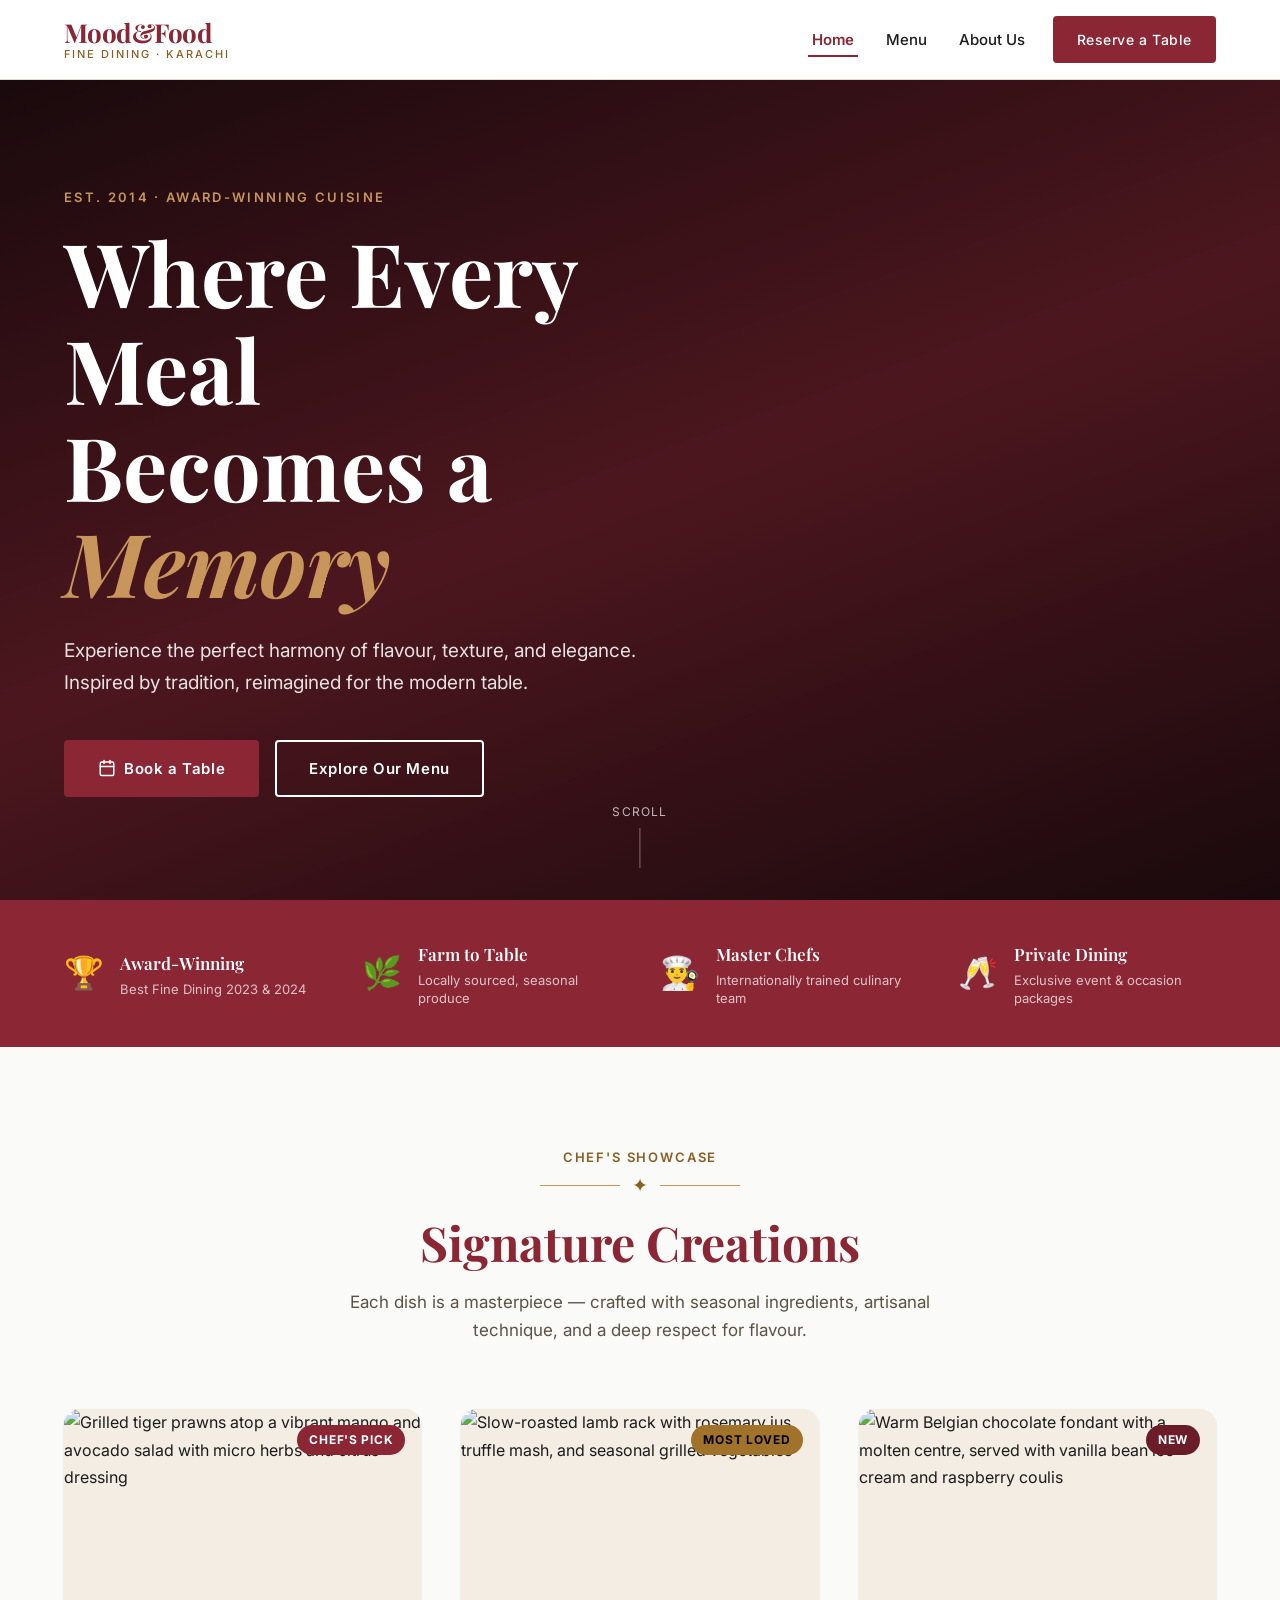
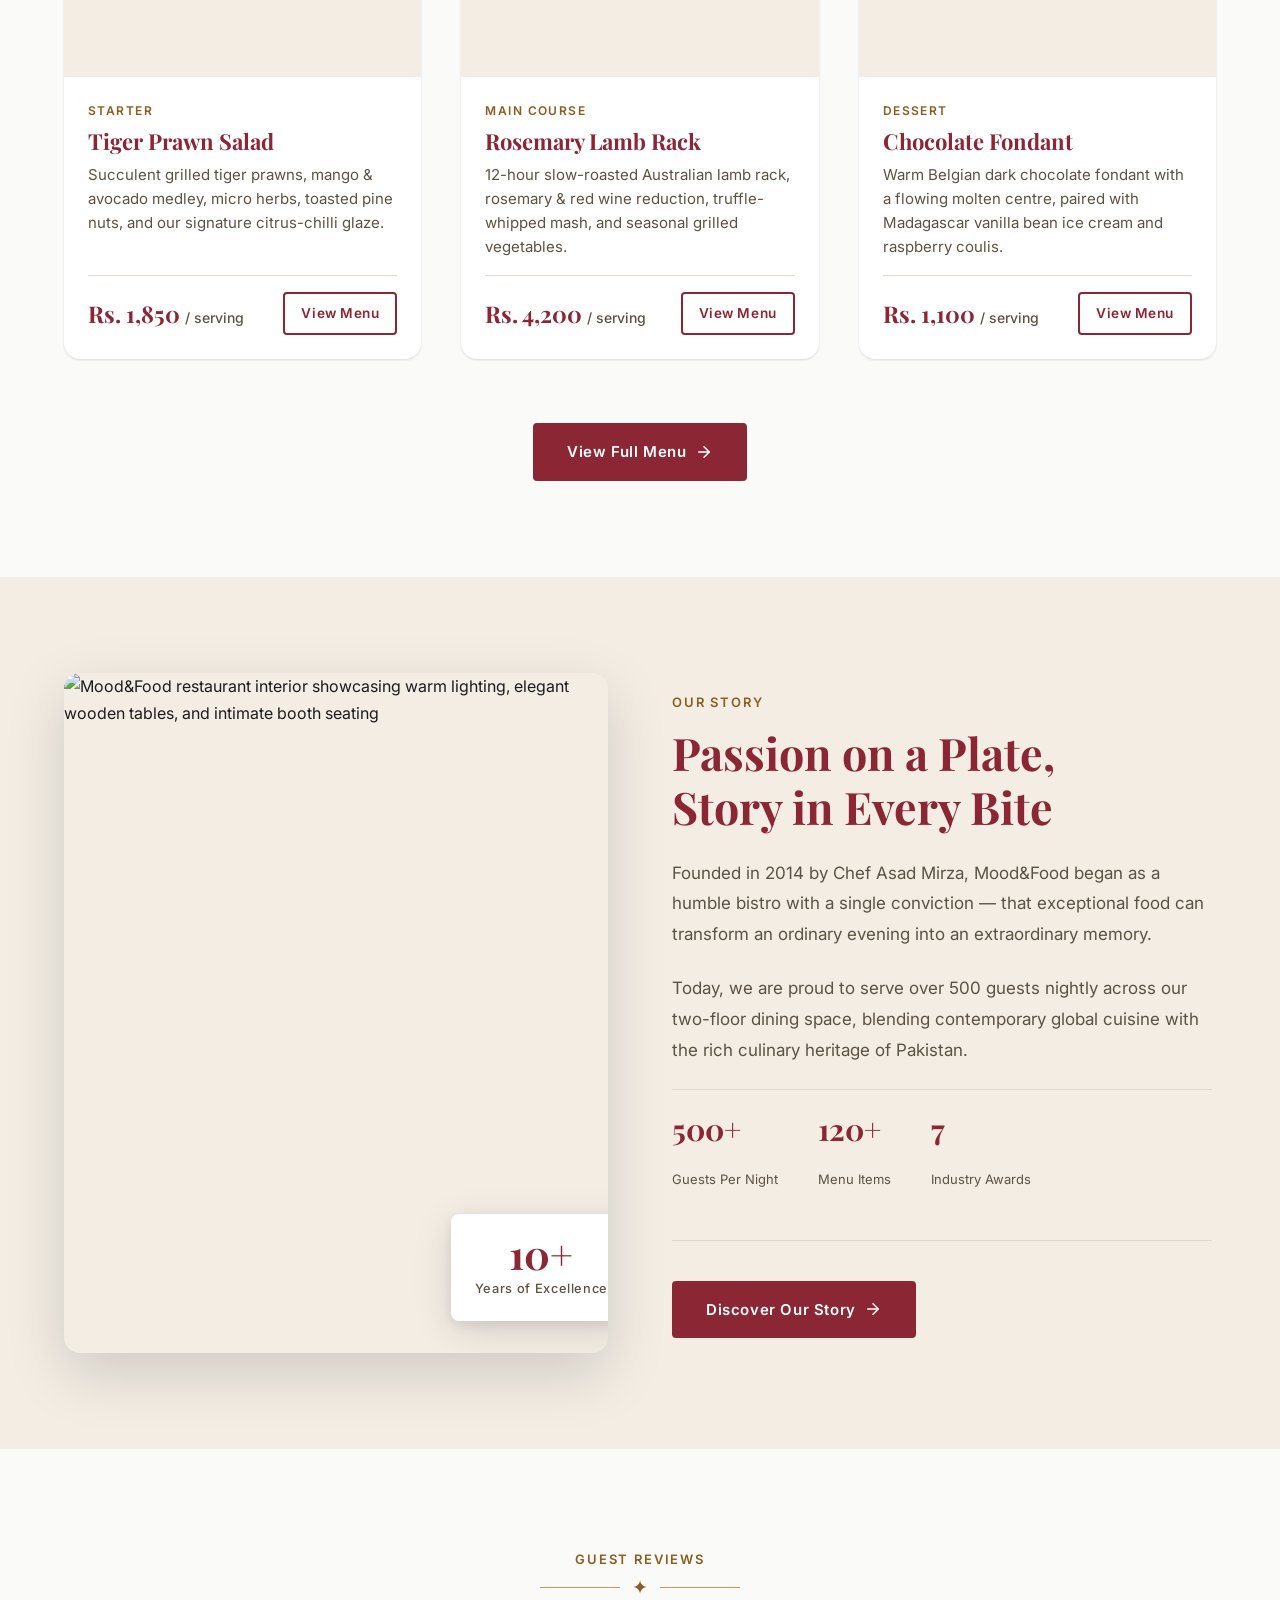
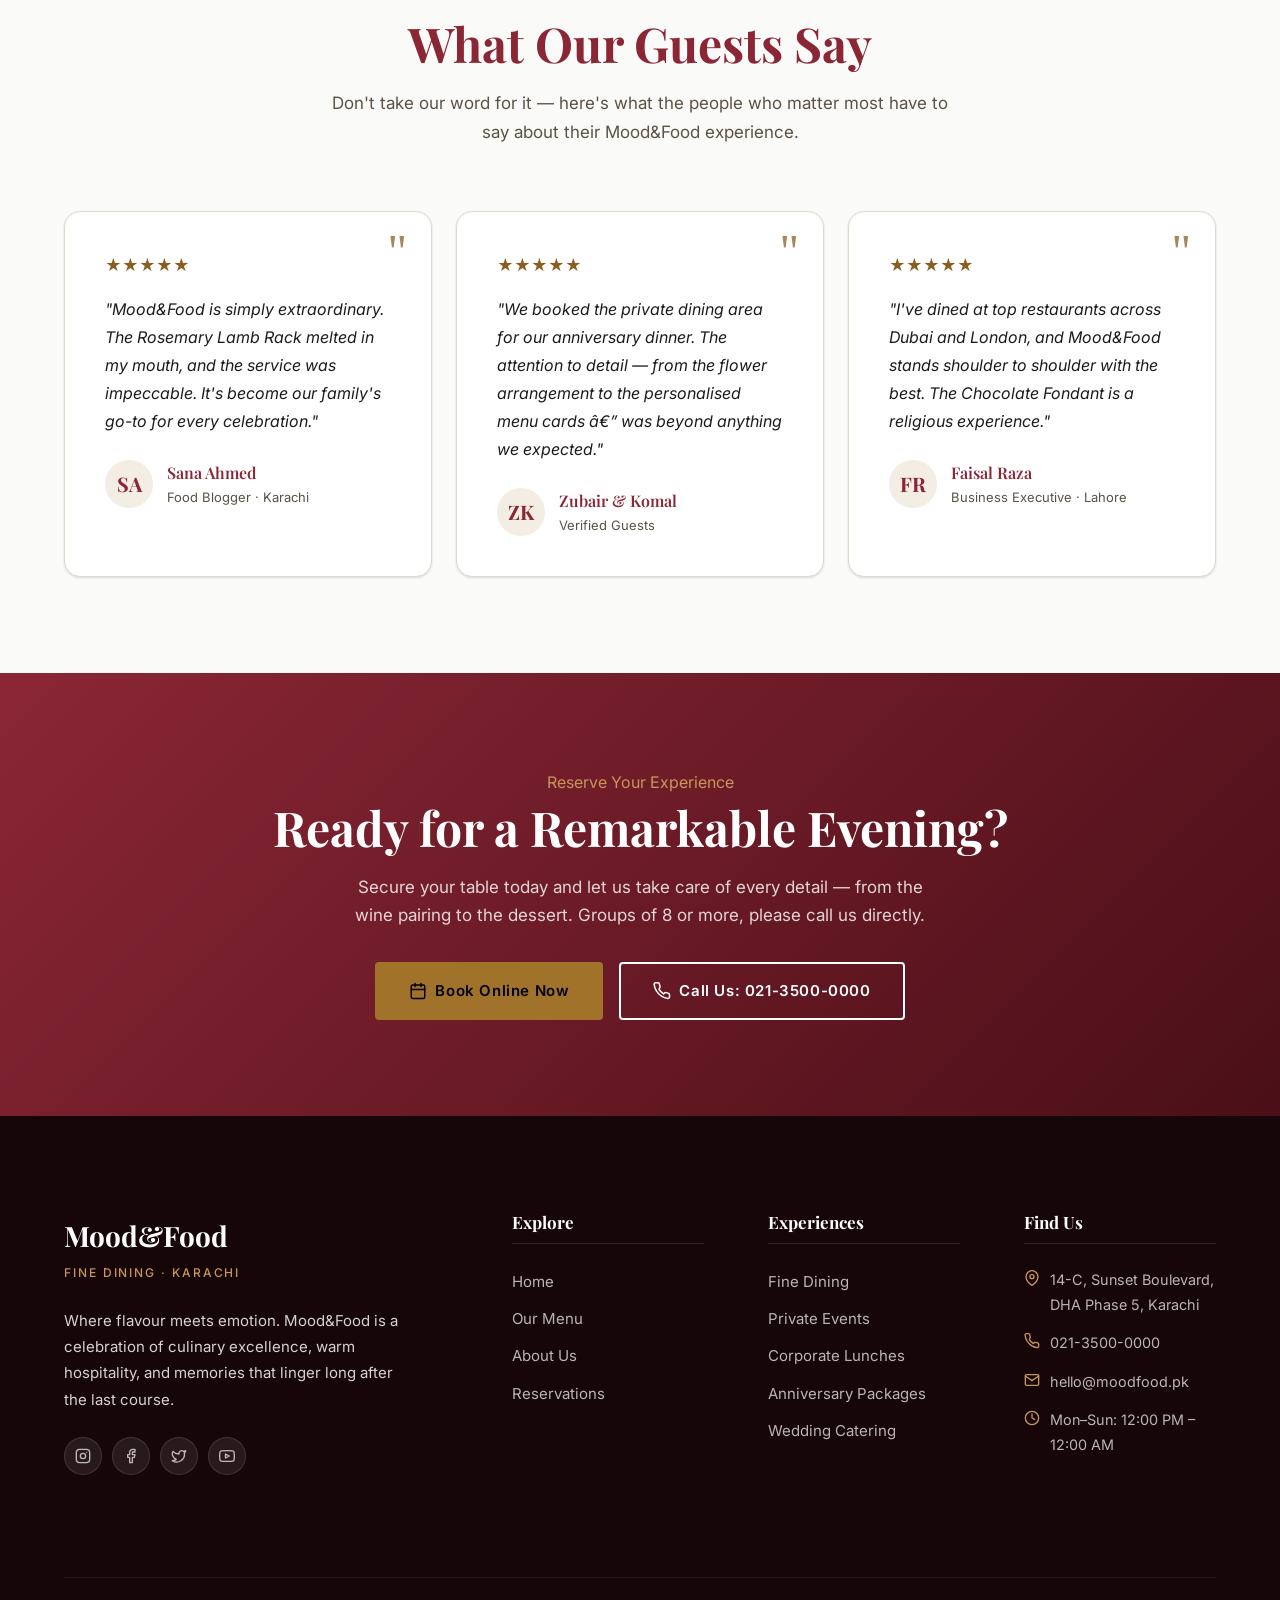
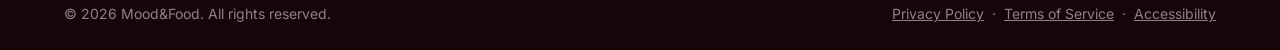
==== index.html @ 918c2253 "Update index.html" ====
<!DOCTYPE html>
<html lang="en">
<head>
  <meta charset="UTF-8" />
  <meta name="viewport" content="width=device-width, initial-scale=1.0" />

  <!-- Primary SEO -->
  <title>Mood&amp;Food — Premium Dining Experience | Karachi</title>
  <meta name="description" content="Mood&amp;Food is an award-winning fine-dining restaurant in Karachi offering authentic flavours, expertly crafted cuisine, and an unforgettable ambience. Book your table today." />
  <meta name="keywords" content="Mood Food restaurant Karachi, fine dining Karachi, best restaurant Karachi, Pakistani cuisine, premium dining" />
  <link rel="canonical" href="https://moodfood.pk/" />

  <!-- Open Graph -->
  <meta property="og:type"        content="website" />
  <meta property="og:title"       content="Mood&amp;Food — Premium Dining Experience" />
  <meta property="og:description" content="Award-winning fine-dining restaurant in Karachi. Authentic flavours, expert craftsmanship, unforgettable ambience." />
  <meta property="og:image"       content="https://images.unsplash.com/photo-1414235077428-338989a2e8c0?w=1200&q=80&auto=format&fit=crop" />
  <meta property="og:url"         content="https://moodfood.pk/" />
  <meta property="og:site_name"   content="Mood&amp;Food" />

  <!-- Twitter Card -->
  <meta name="twitter:card"        content="summary_large_image" />
  <meta name="twitter:title"       content="Mood&amp;Food — Premium Dining Experience" />
  <meta name="twitter:description" content="Award-winning fine-dining restaurant in Karachi." />
  <meta name="twitter:image"       content="https://images.unsplash.com/photo-1414235077428-338989a2e8c0?w=1200&q=80&auto=format&fit=crop" />

  <!-- Google Fonts -->
  <link rel="preconnect" href="https://fonts.googleapis.com" />
  <link rel="preconnect" href="https://fonts.gstatic.com" crossorigin />
  <link href="https://fonts.googleapis.com/css2?family=Playfair+Display:ital,wght@0,400;0,600;0,700;1,400;1,600&family=Inter:wght@400;500;600;700&display=swap" rel="stylesheet" />

  <!-- Stylesheet -->
  <link rel="stylesheet" href="styles.css" />

  <!-- Favicon (SVG inline) -->
   <link rel="icon" href="data:image/svg+xml,<svg xmlns='http://www.w3.org/2000/svg' viewBox='0 0 100 100'><text y='.9em' font-size='90'>🍷</text></svg>" />
</head>

<body>

  <!-- ╔═══════════════════════════════════════╗
       ║  SKIP NAVIGATION LINK (Accessibility) ║
       ╚═══════════════════════════════════════╝ -->
  <a class="skip-link" href="#main-content">Skip to main content</a>

  <!-- ╔═══════════════════════════════════════╗
       ║  SITE HEADER / NAVIGATION             ║
       ╚═══════════════════════════════════════╝ -->
  <header class="site-header" role="banner">
    <div class="container">
      <nav class="nav" aria-label="Primary navigation">

        <!-- Logo -->
        <a href="index.html" class="nav__logo" aria-label="Mood&amp;Food — Home">
          <span class="nav__logo-text">Mood&amp;Food</span>
          <span class="nav__logo-tagline" aria-hidden="true">Fine Dining · Karachi</span>
        </a>

        <!-- Mobile toggle -->
        <button
          class="nav__toggle"
          id="navToggle"
          aria-controls="navList"
          aria-expanded="false"
          aria-label="Open navigation menu"
        >
          <span aria-hidden="true"></span>
          <span aria-hidden="true"></span>
          <span aria-hidden="true"></span>
        </button>

        <!-- Nav links -->
        <ul class="nav__list" id="navList" role="list">
          <li><a href="index.html"       class="nav__link" aria-current="page">Home</a></li>
          <li><a href="menu.html"        class="nav__link">Menu</a></li>
          <li><a href="about.html"       class="nav__link">About Us</a></li>
          <li><a href="reservation.html" class="nav__link nav__cta btn btn--primary">Reserve a Table</a></li>
        </ul>

      </nav>
    </div>
  </header>

  
  <!-- ╔═══════════════════════════════════════╗
       ║  MAIN CONTENT                         ║
       ╚═══════════════════════════════════════╝ -->
  <main id="main-content">

    <!-- ── HERO ─────────────────────────────────────── -->
    <section class="hero" aria-labelledby="heroHeading">
      <div class="hero__bg" role="img" aria-label="Elegant restaurant interior with warm candlelit ambience"></div>
      <div class="hero__overlay" aria-hidden="true"></div>


      <div class="container">
        <div class="hero__content">
          <p class="hero__eyebrow" aria-label="Since 2014">Est. 2014 · Award-Winning Cuisine</p>

          <h1 class="hero__title" id="heroHeading">
            Where Every Meal <br/>Becomes a <em>Memory</em>
          </h1>

          <p class="hero__subtitle">
            Experience the perfect harmony of flavour, texture, and elegance.
            Inspired by tradition, reimagined for the modern table.
          </p>

          <div class="hero__actions">
            <a href="reservation.html" class="btn btn--primary">
              <svg aria-hidden="true" width="18" height="18" viewBox="0 0 24 24" fill="none" stroke="currentColor" stroke-width="2" stroke-linecap="round" stroke-linejoin="round"><rect x="3" y="4" width="18" height="18" rx="2" ry="2"/><line x1="16" y1="2" x2="16" y2="6"/><line x1="8" y1="2" x2="8" y2="6"/><line x1="3" y1="10" x2="21" y2="10"/></svg>
              Book a Table
            </a>
            <a href="menu.html" class="btn btn--ghost">
              Explore Our Menu
            </a>
          </div>
        </div>
      </div>

      <div class="hero__scroll" aria-hidden="true">
        <span>Scroll</span>
        <span class="hero__scroll-line"></span>
      </div>
    </section>

    <!-- â”€â”€ FEATURES BAR â”€â”€â”€â”€â”€â”€â”€â”€â”€â”€â”€â”€â”€â”€â”€â”€â”€â”€â”€â”€â”€â”€â”€â”€â”€â”€â”€â”€â”€â”€â”€â”€ -->
    <section class="features-bar" aria-label="Restaurant highlights">
      <div class="container">
        <ul class="features-bar__grid" role="list">
          <!-- FIX #1: replaced ðŸ† emoji with HTML entity -->
          <li class="feature-item">
            <span class="feature-item__icon" aria-hidden="true">&#x1F3C6;</span>
            <div>
              <p class="feature-item__title">Award-Winning</p>
              <p class="feature-item__desc">Best Fine Dining 2023 &amp; 2024</p>
            </div>
          </li>
          <!-- FIX #2: replaced ðŸŒ¿ emoji with HTML entity -->
          <li class="feature-item">
            <span class="feature-item__icon" aria-hidden="true">&#x1F33F;</span>
            <div>
              <p class="feature-item__title">Farm to Table</p>
              <p class="feature-item__desc">Locally sourced, seasonal produce</p>
            </div>
          </li>
          <!-- FIX #3: replaced ðŸ‘¨â€ðŸ³ emoji with HTML entity -->
          <li class="feature-item">
            <span class="feature-item__icon" aria-hidden="true">&#x1F468;&#x200D;&#x1F373;</span>
            <div>
              <p class="feature-item__title">Master Chefs</p>
              <p class="feature-item__desc">Internationally trained culinary team</p>
            </div>
          </li>
          <!-- FIX #4: replaced ðŸ¥‚ emoji with HTML entity -->
          <li class="feature-item">
            <span class="feature-item__icon" aria-hidden="true">&#x1F942;</span>
            <div>
              <p class="feature-item__title">Private Dining</p>
              <p class="feature-item__desc">Exclusive event &amp; occasion packages</p>
            </div>
          </li>
        </ul>
      </div>
    </section>

    <!-- â”€â”€ FEATURED DISHES â”€â”€â”€â”€â”€â”€â”€â”€â”€â”€â”€â”€â”€â”€â”€â”€â”€â”€â”€â”€â”€â”€â”€â”€â”€â”€â”€â”€â”€ -->
    <section class="section" id="featured-dishes" aria-labelledby="dishesHeading">
      <div class="container">

        <header class="section-header reveal">
          <p class="eyebrow">Chef's Showcase</p>
          <!-- FIX #5: replaced âœ¦ with HTML entity -->
          <div class="divider" aria-hidden="true">
            <span class="divider__icon">&#x2726;</span>
          </div>
          <h2 id="dishesHeading">Signature Creations</h2>
          <!-- FIX #5: replaced â€” (em dash) with HTML entity &mdash; -->
          <p>Each dish is a masterpiece &mdash; crafted with seasonal ingredients, artisanal technique, and a deep respect for flavour.</p>
        </header>

        <div class="dishes-grid">

          <!-- Dish 1 -->
          <article class="dish-card reveal reveal-delay-1" aria-labelledby="dish1Title">
            <div class="dish-card__img-wrap">
              <img
                src="https://images.unsplash.com/photo-1546069901-ba9599a7e63c?w=600&q=80&auto=format&fit=crop"
                alt="Grilled tiger prawns atop a vibrant mango and avocado salad with micro herbs and citrus dressing"
                class="dish-card__img"
                loading="lazy"
                width="600"
                height="450"
              />
              <span class="dish-card__badge">Chef's Pick</span>
            </div>
            <div class="dish-card__body">
              <p class="dish-card__category">Starter</p>
              <h3 class="dish-card__title" id="dish1Title">Tiger Prawn Salad</h3>
              <p class="dish-card__desc">
                Succulent grilled tiger prawns, mango &amp; avocado medley, micro herbs, toasted pine nuts, and our signature citrus-chilli glaze.
              </p>
              <div class="dish-card__footer">
                <p class="dish-card__price">
                  Rs. 1,850 <span>/ serving</span>
                </p>
                <a href="menu.html" class="btn btn--outline" style="padding:.5rem 1rem;font-size:.85rem;">View Menu</a>
              </div>
            </div>
          </article>

          <!-- Dish 2 -->
          <article class="dish-card reveal reveal-delay-2" aria-labelledby="dish2Title">
            <div class="dish-card__img-wrap">
              <img
                src="https://images.unsplash.com/photo-1558030006-450675393462?w=600&q=80&auto=format&fit=crop"
                alt="Slow-roasted lamb rack with rosemary jus, truffle mash, and seasonal grilled vegetables"
                class="dish-card__img"
                loading="lazy"
                width="600"
                height="450"
              />
              <span class="dish-card__badge" style="background:var(--color-accent-dark)">Most Loved</span>
            </div>
            <div class="dish-card__body">
              <p class="dish-card__category">Main Course</p>
              <h3 class="dish-card__title" id="dish2Title">Rosemary Lamb Rack</h3>
              <p class="dish-card__desc">
                12-hour slow-roasted Australian lamb rack, rosemary &amp; red wine reduction, truffle-whipped mash, and seasonal grilled vegetables.
              </p>
              <div class="dish-card__footer">
                <p class="dish-card__price">
                  Rs. 4,200 <span>/ serving</span>
                </p>
                <a href="menu.html" class="btn btn--outline" style="padding:.5rem 1rem;font-size:.85rem;">View Menu</a>
              </div>
            </div>
          </article>

          <!-- Dish 3 -->
          <article class="dish-card reveal reveal-delay-3" aria-labelledby="dish3Title">
            <div class="dish-card__img-wrap">
              <img
                src="https://images.unsplash.com/photo-1488477181946-6428a0291777?w=600&q=80&auto=format&fit=crop"
                alt="Warm Belgian chocolate fondant with a molten centre, served with vanilla bean ice cream and raspberry coulis"
                class="dish-card__img"
                loading="lazy"
                width="600"
                height="450"
              />
              <span class="dish-card__badge" style="background:#6A1C28">New</span>
            </div>
            <div class="dish-card__body">
              <p class="dish-card__category">Dessert</p>
              <h3 class="dish-card__title" id="dish3Title">Chocolate Fondant</h3>
              <p class="dish-card__desc">
                Warm Belgian dark chocolate fondant with a flowing molten centre, paired with Madagascar vanilla bean ice cream and raspberry coulis.
              </p>
              <div class="dish-card__footer">
                <p class="dish-card__price">
                  Rs. 1,100 <span>/ serving</span>
                </p>
                <a href="menu.html" class="btn btn--outline" style="padding:.5rem 1rem;font-size:.85rem;">View Menu</a>
              </div>
            </div>
          </article>

        </div>

        <div style="text-align:center; margin-top:var(--space-xl);" class="reveal">
          <a href="menu.html" class="btn btn--primary">
            View Full Menu
            <svg aria-hidden="true" width="18" height="18" viewBox="0 0 24 24" fill="none" stroke="currentColor" stroke-width="2" stroke-linecap="round" stroke-linejoin="round"><line x1="5" y1="12" x2="19" y2="12"/><polyline points="12 5 19 12 12 19"/></svg>
          </a>
        </div>

      </div>
    </section>
    <!-- ── ABOUT PREVIEW ─────────────────────────────── -->
    <section class="section section--alt" id="about-preview" aria-labelledby="aboutPreviewHeading">
      <div class="container">
        <div class="about-preview">

          <div class="about-preview__img-wrap reveal">
            <img
              src="https://images.unsplash.com/photo-1517248135467-4c7edcad34c4?w=900&q=80&auto=format&fit=crop"
              alt="Mood&amp;Food restaurant interior showcasing warm lighting, elegant wooden tables, and intimate booth seating"
              class="about-preview__img"
              loading="lazy"
              width="900"
              height="1125"
            />
            <div class="about-preview__img-badge" aria-hidden="true">
              <span class="number">10+</span>
              <span class="label">Years of Excellence</span>
            </div>
          </div>

          <div class="about-preview__content reveal reveal-delay-2">
            <p class="eyebrow">Our Story</p>
            <h2 id="aboutPreviewHeading">
              Passion on a Plate, <br/>Story in Every Bite
            </h2>
            <p>
              Founded in 2014 by Chef Asad Mirza, Mood&amp;Food began as a humble bistro with a single conviction — that exceptional food can transform an ordinary evening into an extraordinary memory.
            </p>
            <p>
              Today, we are proud to serve over 500 guests nightly across our two-floor dining space, blending contemporary global cuisine with the rich culinary heritage of Pakistan.
            </p>

            <div class="about-preview__stats" aria-label="Restaurant achievements">
              <div class="about-preview__stat">
                <p class="num">500+</p>
                <p class="lbl">Guests Per Night</p>
              </div>
              <div class="about-preview__stat">
                <p class="num">120+</p>
                <p class="lbl">Menu Items</p>
              </div>
              <div class="about-preview__stat">
                <p class="num">7</p>
                <p class="lbl">Industry Awards</p>
              </div>
            </div>

            <a href="about.html" class="btn btn--primary">
              Discover Our Story
              <svg aria-hidden="true" width="18" height="18" viewBox="0 0 24 24" fill="none" stroke="currentColor" stroke-width="2" stroke-linecap="round" stroke-linejoin="round"><line x1="5" y1="12" x2="19" y2="12"/><polyline points="12 5 19 12 12 19"/></svg>
            </a>
          </div>

        </div>
      </div>
    </section>

    <!-- â”€â”€ TESTIMONIALS â”€â”€â”€â”€â”€â”€â”€â”€â”€â”€â”€â”€â”€â”€â”€â”€â”€â”€â”€â”€â”€â”€â”€â”€â”€â”€â”€â”€â”€â”€â”€â”€ -->
    <section class="section" id="testimonials" aria-labelledby="testimonialsHeading">
      <div class="container">

        <header class="section-header reveal">
          <p class="eyebrow">Guest Reviews</p>
          <!-- FIX #5: âœ¦ divider icon entity (also in testimonials section) -->
          <div class="divider" aria-hidden="true">
            <span class="divider__icon">&#x2726;</span>
          </div>
          <h2 id="testimonialsHeading">What Our Guests Say</h2>
          <p>Don't take our word for it — here's what the people who matter most have to say about their Mood&amp;Food experience.</p>
        </header>

        <div class="testimonials-grid">

          <!-- Testimonial 1 -->
          <article class="testimonial-card reveal reveal-delay-1" aria-labelledby="t1Name">
            <div class="testimonial-card__quote-icon" aria-hidden="true">"</div>
            <!-- FIX #6: replaced â˜…â˜…â˜…â˜…â˜… with HTML entities -->
            <div class="testimonial-card__stars" aria-label="5 out of 5 stars" role="img">
              <span aria-hidden="true">&#x2605;&#x2605;&#x2605;&#x2605;&#x2605;</span>
            </div>
            <blockquote>
              <p class="testimonial-card__text">
                "Mood&amp;Food is simply extraordinary. The Rosemary Lamb Rack melted in my mouth, and the service was impeccable. It's become our family's go-to for every celebration."
              </p>
            </blockquote>
            <div class="testimonial-card__author">
              <div class="testimonial-card__avatar" aria-hidden="true">SA</div>
              <div>
                <p class="testimonial-card__name" id="t1Name">Sana Ahmed</p>
                <!-- FIX #9: Â· replaced with &middot; -->
                <p class="testimonial-card__role">Food Blogger &middot; Karachi</p>
              </div>
            </div>
          </article>

          <!-- Testimonial 2 -->
          <article class="testimonial-card reveal reveal-delay-2" aria-labelledby="t2Name">
            <div class="testimonial-card__quote-icon" aria-hidden="true">"</div>
            <!-- FIX #7: replaced â˜…â˜…â˜…â˜…â˜… with HTML entities -->
            <div class="testimonial-card__stars" aria-label="5 out of 5 stars" role="img">
              <span aria-hidden="true">&#x2605;&#x2605;&#x2605;&#x2605;&#x2605;</span>
            </div>
            <blockquote>
              <p class="testimonial-card__text">
                "We booked the private dining area for our anniversary dinner. The attention to detail — from the flower arrangement to the personalised menu cards â€” was beyond anything we expected."
              </p>
            </blockquote>
            <div class="testimonial-card__author">
              <div class="testimonial-card__avatar" aria-hidden="true">ZK</div>
              <div>
                <p class="testimonial-card__name" id="t2Name">Zubair &amp; Komal</p>
                <p class="testimonial-card__role">Verified Guests</p>
              </div>
            </div>
          </article>

          <!-- Testimonial 3 -->
          <article class="testimonial-card reveal reveal-delay-3" aria-labelledby="t3Name">
            <div class="testimonial-card__quote-icon" aria-hidden="true">"</div>
            <!-- FIX #8: replaced â˜…â˜…â˜…â˜…â˜… with HTML entities -->
            <div class="testimonial-card__stars" aria-label="5 out of 5 stars" role="img">
              <span aria-hidden="true">&#x2605;&#x2605;&#x2605;&#x2605;&#x2605;</span>
            </div>
            <blockquote>
              <p class="testimonial-card__text">
                "I've dined at top restaurants across Dubai and London, and Mood&amp;Food stands shoulder to shoulder with the best. The Chocolate Fondant is a religious experience."
              </p>
            </blockquote>
            <div class="testimonial-card__author">
              <div class="testimonial-card__avatar" aria-hidden="true">FR</div>
              <div>
                <p class="testimonial-card__name" id="t3Name">Faisal Raza</p>
                <!-- FIX #9: Â· replaced with &middot; -->
                <p class="testimonial-card__role">Business Executive &middot; Lahore</p>
              </div>
            </div>
          </article>

        </div>

      </div>
    </section>

        <!-- ── RESERVATION CTA BANNER ────────────────────── -->
    <section
      class="section"
      style="background: linear-gradient(135deg, var(--color-primary) 0%, #4a0f18 100%); color: white; text-align: center;"
      aria-labelledby="ctaBannerHeading"
    >
      <div class="container" style="position:relative;z-index:1;">
        <p class="eyebrow" style="color:var(--color-accent);">Reserve Your Experience</p>
        <h2 id="ctaBannerHeading" style="color:white; font-size:clamp(2rem,4vw,3rem); margin-bottom:1rem;">
          Ready for a Remarkable Evening?
        </h2>
        <p style="color:rgba(255,255,255,.82); max-width:52ch; margin:0 auto 2rem; font-size:1.0625rem;">
          Secure your table today and let us take care of every detail — from the wine pairing to the dessert. Groups of 8 or more, please call us directly.
        </p>
        <div style="display:flex; gap:1rem; justify-content:center; flex-wrap:wrap;">
          <a href="reservation.html" class="btn btn--accent">
            <svg aria-hidden="true" width="18" height="18" viewBox="0 0 24 24" fill="none" stroke="currentColor" stroke-width="2" stroke-linecap="round" stroke-linejoin="round"><rect x="3" y="4" width="18" height="18" rx="2" ry="2"/><line x1="16" y1="2" x2="16" y2="6"/><line x1="8" y1="2" x2="8" y2="6"/><line x1="3" y1="10" x2="21" y2="10"/></svg>
            Book Online Now
          </a>
          <a href="tel:+922135XXXXXX" class="btn btn--ghost">
            <svg aria-hidden="true" width="18" height="18" viewBox="0 0 24 24" fill="none" stroke="currentColor" stroke-width="2" stroke-linecap="round" stroke-linejoin="round"><path d="M22 16.92v3a2 2 0 0 1-2.18 2 19.79 19.79 0 0 1-8.63-3.07A19.5 19.5 0 0 1 4.69 12 19.79 19.79 0 0 1 1.61 3.46 2 2 0 0 1 3.57 1h3a2 2 0 0 1 2 1.72 12.84 12.84 0 0 0 .7 2.81 2 2 0 0 1-.45 2.11L8.09 9.91a16 16 0 0 0 6 6l1.27-1.27a2 2 0 0 1 2.11-.45 12.84 12.84 0 0 0 2.81.7A2 2 0 0 1 22 16.92z"/></svg>
            Call Us: 021-3500-0000
          </a>
        </div>
      </div>
    </section>

  </main>

  <!-- ╔═══════════════════════════════════════╗
    </section>

  </main>

  <!-- â•”â•â•â•â•â•â•â•â•â•â•â•â•â•â•â•â•â•â•â•â•â•â•â•â•â•â•â•â•â•â•â•â•â•â•â•â•â•â•â•â•—
       â•‘  SITE FOOTER                          â•‘
       â•šâ•â•â•â•â•â•â•â•â•â•â•â•â•â•â•â•â•â•â•â•â•â•â•â•â•â•â•â•â•â•â•â•â•â•â•â•â•â•â•â• -->
  <footer class="site-footer" role="contentinfo">
    <div class="container">

      <div class="footer-main">

        <!-- Brand column -->
        <div class="footer-brand">
          <a href="index.html" aria-label="Mood&amp;Food Homepage">
            <span class="logo-text">Mood&amp;Food</span>
            <!-- FIX #9: replaced Â· with &middot; in footer tagline -->
            <span class="logo-tagline">Fine Dining &middot; Karachi</span>
          </a>
          <p>
            Where flavour meets emotion. Mood&amp;Food is a celebration of culinary excellence, warm hospitality, and memories that linger long after the last course.
          </p>
          <nav aria-label="Social media links">
            <ul class="footer-social" role="list">
              <li>
                <a href="#" class="social-link" aria-label="Follow Mood&amp;Food on Instagram">
                  <svg aria-hidden="true" width="16" height="16" viewBox="0 0 24 24" fill="none" stroke="currentColor" stroke-width="2" stroke-linecap="round" stroke-linejoin="round"><rect x="2" y="2" width="20" height="20" rx="5" ry="5"/><circle cx="12" cy="12" r="4"/><line x1="17.5" y1="6.5" x2="17.51" y2="6.5"/></svg>
                </a>
              </li>
              <li>
                <a href="#" class="social-link" aria-label="Follow Mood&amp;Food on Facebook">
                  <svg aria-hidden="true" width="16" height="16" viewBox="0 0 24 24" fill="none" stroke="currentColor" stroke-width="2" stroke-linecap="round" stroke-linejoin="round"><path d="M18 2h-3a5 5 0 0 0-5 5v3H7v4h3v8h4v-8h3l1-4h-4V7a1 1 0 0 1 1-1h3z"/></svg>
                </a>
              </li>
              <li>
                <a href="#" class="social-link" aria-label="Follow Mood&amp;Food on Twitter/X">
                  <svg aria-hidden="true" width="16" height="16" viewBox="0 0 24 24" fill="none" stroke="currentColor" stroke-width="2" stroke-linecap="round" stroke-linejoin="round"><path d="M22 4s-.7 2.1-2 3.4c1.6 10-9.4 17.3-18 11.6 2.2.1 4.4-.6 6-2C3 15.5.5 9.6 3 5c2.2 2.6 5.6 4.1 9 4-.9-4.2 4-6.6 7-3.8 1.1 0 3-1.2 3-1.2z"/></svg>
                </a>
              </li>
              <li>
                <a href="#" class="social-link" aria-label="Watch Mood&amp;Food on YouTube">
                  <svg aria-hidden="true" width="16" height="16" viewBox="0 0 24 24" fill="none" stroke="currentColor" stroke-width="2" stroke-linecap="round" stroke-linejoin="round"><path d="M22.54 6.42a2.78 2.78 0 0 0-1.95-1.96C18.88 4 12 4 12 4s-6.88 0-8.59.46a2.78 2.78 0 0 0-1.95 1.96A29 29 0 0 0 1 12a29 29 0 0 0 .46 5.58A2.78 2.78 0 0 0 3.41 19.54C5.12 20 12 20 12 20s6.88 0 8.59-.46a2.78 2.78 0 0 0 1.95-1.96A29 29 0 0 0 23 12a29 29 0 0 0-.46-5.58z"/><polygon points="9.75 15.02 15.5 12 9.75 8.98 9.75 15.02"/></svg>
                </a>
              </li>
            </ul>
          </nav>
        </div>

        <!-- Navigation links -->
        <nav class="footer-col" aria-label="Site navigation">
          <h3>Explore</h3>
          <ul role="list">
            <li><a href="index.html">Home</a></li>
            <li><a href="menu.html">Our Menu</a></li>
            <li><a href="about.html">About Us</a></li>
            <li><a href="reservation.html">Reservations</a></li>
          </ul>
        </nav>

        <!-- Services -->
        <div class="footer-col">
          <h3>Experiences</h3>
          <ul role="list">
            <li><a href="reservation.html">Fine Dining</a></li>
            <li><a href="reservation.html">Private Events</a></li>
            <li><a href="reservation.html">Corporate Lunches</a></li>
            <li><a href="reservation.html">Anniversary Packages</a></li>
            <li><a href="reservation.html">Wedding Catering</a></li>
          </ul>
        </div>

        <!-- Contact -->
        <div class="footer-col">
          <h3>Find Us</h3>
          <ul class="booking-info__list" role="list" style="display:flex;flex-direction:column;gap:.875rem;">
            <li class="footer-contact-item">
              <svg class="footer-contact-item__icon" aria-hidden="true" width="16" height="16" viewBox="0 0 24 24" fill="none" stroke="currentColor" stroke-width="2" stroke-linecap="round" stroke-linejoin="round"><path d="M21 10c0 7-9 13-9 13s-9-6-9-13a9 9 0 0 1 18 0z"/><circle cx="12" cy="10" r="3"/></svg>
              <address style="font-style:normal; color: rgba(255,255,255,0.7); font-size:.9rem;">
                14-C, Sunset Boulevard,<br/>DHA Phase 5, Karachi
              </address>
            </li>
            <li class="footer-contact-item">
              <svg class="footer-contact-item__icon" aria-hidden="true" width="16" height="16" viewBox="0 0 24 24" fill="none" stroke="currentColor" stroke-width="2" stroke-linecap="round" stroke-linejoin="round"><path d="M22 16.92v3a2 2 0 0 1-2.18 2 19.79 19.79 0 0 1-8.63-3.07A19.5 19.5 0 0 1 4.69 12 19.79 19.79 0 0 1 1.61 3.46 2 2 0 0 1 3.57 1h3a2 2 0 0 1 2 1.72 12.84 12.84 0 0 0 .7 2.81 2 2 0 0 1-.45 2.11L8.09 9.91a16 16 0 0 0 6 6l1.27-1.27a2 2 0 0 1 2.11-.45 12.84 12.84 0 0 0 2.81.7A2 2 0 0 1 22 16.92z"/></svg>
              <a href="tel:+922135000000" style="color:rgba(255,255,255,.7);font-size:.9rem;">021-3500-0000</a>
            </li>
            <li class="footer-contact-item">
              <svg class="footer-contact-item__icon" aria-hidden="true" width="16" height="16" viewBox="0 0 24 24" fill="none" stroke="currentColor" stroke-width="2" stroke-linecap="round" stroke-linejoin="round"><path d="M4 4h16c1.1 0 2 .9 2 2v12c0 1.1-.9 2-2 2H4c-1.1 0-2-.9-2-2V6c0-1.1.9-2 2-2z"/><polyline points="22,6 12,13 2,6"/></svg>
              <a href="mailto:hello@moodfood.pk" style="color:rgba(255,255,255,.7);font-size:.9rem;">hello@moodfood.pk</a>
            </li>
            <li class="footer-contact-item">
              <svg class="footer-contact-item__icon" aria-hidden="true" width="16" height="16" viewBox="0 0 24 24" fill="none" stroke="currentColor" stroke-width="2" stroke-linecap="round" stroke-linejoin="round"><circle cx="12" cy="12" r="10"/><polyline points="12 6 12 12 16 14"/></svg>
              <!-- FIX #10: replaced â€“ (en dash) with HTML entity &ndash; -->
              <span style="color:rgba(255,255,255,.7);font-size:.9rem;">
                Mon&ndash;Sun: 12:00 PM &ndash; 12:00 AM
              </span>
            </li>
          </ul>
        </div>

      </div>

      <!-- Footer bottom -->
      <div class="footer-bottom">
        <p>&copy; <span class="js-year">2025</span> Mood&amp;Food. All rights reserved.</p>
        <p>
          <a href="#">Privacy Policy</a> &nbsp;&middot;&nbsp;
          <a href="#">Terms of Service</a> &nbsp;&middot;&nbsp;
          <a href="#">Accessibility</a>
        </p>
      </div>

    </div>
  </footer>

  <!-- Main JS -->
  <script src="main.js"></script>
---- styles.css ----
/* ============================================================
   Mood&Food — Main Stylesheet
   Premium Restaurant Theme | WCAG 2.1 AA Compliant
   Author: Senior Frontend Developer
   ============================================================ */

/* ─── 1. CSS Custom Properties ─────────────────────────────── */
:root {
  /* Brand Colors */
  --color-primary:       #8B2635;   /* Deep wine / burgundy   */
  --color-primary-dark:  #6A1C28;   /* Hover state            */
  --color-accent:        #C8965A;   /* Warm gold – decorative */
  --color-accent-dark:   #A0722A;   /* Gold – interactive use */
  --color-accent-contrast:#8A5E20;  /* Darker gold for AA text */

  /* Neutrals */
  --color-bg:            #FAFAF8;   /* Off-white canvas       */
  --color-bg-alt:        #F3EDE4;   /* Warm cream section bg  */
  --color-surface:       #FFFFFF;   /* Card / panel surface   */
  --color-border:        #E2D9CE;   /* Subtle border          */

  /* Text */
  --color-text:          #1C1C1C;   /* Body text              */
  --color-text-muted:    #5C5244;   /* Secondary text         */
  --color-text-light:    #FFFFFF;   /* Light text on dark bg  */

  /* Typography */
  --font-heading:        'Playfair Display', Georgia, serif;
  --font-body:           'Inter', system-ui, sans-serif;

  /* Sizing */
  --max-width:           1200px;
  --nav-height:          80px;

  /* Spacing Scale */
  --space-xs:   0.5rem;
  --space-sm:   1rem;
  --space-md:   1.5rem;
  --space-lg:   2.5rem;
  --space-xl:   4rem;
  --space-2xl:  6rem;

  /* Shadows */
  --shadow-sm:  0 1px 3px rgba(0,0,0,.08), 0 1px 2px rgba(0,0,0,.06);
  --shadow-md:  0 4px 16px rgba(0,0,0,.10), 0 2px 6px rgba(0,0,0,.07);
  --shadow-lg:  0 10px 40px rgba(0,0,0,.12), 0 4px 12px rgba(0,0,0,.08);
  --shadow-xl:  0 20px 60px rgba(0,0,0,.15);

  /* Radius */
  --radius-sm:  4px;
  --radius-md:  8px;
  --radius-lg:  16px;

  /* Transitions */
  --transition: 0.28s ease;
  --transition-slow: 0.45s ease;
}

/* ─── 2. CSS Reset & Base ───────────────────────────────────── */
*, *::before, *::after {
  box-sizing: border-box;
  margin: 0;
  padding: 0;
}

html {
  scroll-behavior: smooth;
  font-size: 16px;
  -webkit-text-size-adjust: 100%;
}

body {
  font-family: var(--font-body);
  background-color: var(--color-bg);
  color: var(--color-text);
  line-height: 1.7;
  -webkit-font-smoothing: antialiased;
  -moz-osx-font-smoothing: grayscale;
}

img {
  display: block;
  max-width: 100%;
  height: auto;
}

a {
  color: inherit;
  text-decoration: none;
}

ul, ol {
  list-style: none;
}

button, input, select, textarea {
  font-family: inherit;
  font-size: 1rem;
}

h1, h2, h3, h4, h5, h6 {
  font-family: var(--font-heading);
  line-height: 1.25;
  color: var(--color-primary);
}

/* ─── 3. Accessibility Utilities ────────────────────────────── */

/* Skip-to-content link */
.skip-link {
  position: absolute;
  top: -100%;
  left: 1rem;
  padding: 0.75rem 1.5rem;
  background: var(--color-primary);
  color: var(--color-text-light);
  font-weight: 700;
  border-radius: 0 0 var(--radius-md) var(--radius-md);
  z-index: 10000;
  transition: top 0.2s;
  text-decoration: underline;
}
.skip-link:focus {
  top: 0;
}

/* Visually hidden (screen-reader only) */
.sr-only {
  position: absolute;
  width: 1px;
  height: 1px;
  padding: 0;
  margin: -1px;
  overflow: hidden;
  clip: rect(0,0,0,0);
  white-space: nowrap;
  border: 0;
}

/* Global focus ring */
:focus-visible {
  outline: 3px solid var(--color-accent-dark);
  outline-offset: 3px;
  border-radius: var(--radius-sm);
}

/* ─── 4. Layout Utilities ───────────────────────────────────── */
.container {
  width: 100%;
  max-width: var(--max-width);
  margin-inline: auto;
  padding-inline: 1.5rem;
}

.section {
  padding-block: var(--space-2xl);
}

.section--alt {
  background-color: var(--color-bg-alt);
}

.section-header {
  text-align: center;
  margin-bottom: var(--space-xl);
}

.section-header .eyebrow {
  display: inline-block;
  font-family: var(--font-body);
  font-size: 0.8125rem;
  font-weight: 600;
  letter-spacing: 0.14em;
  text-transform: uppercase;
  color: var(--color-accent-dark);
  margin-bottom: var(--space-xs);
}

.section-header h2 {
  font-size: clamp(2rem, 4vw, 3rem);
  margin-bottom: var(--space-sm);
}

.section-header p {
  max-width: 56ch;
  margin-inline: auto;
  color: var(--color-text-muted);
  font-size: 1.0625rem;
}

/* Decorative divider */
.divider {
  display: flex;
  align-items: center;
  gap: 0.75rem;
  justify-content: center;
  margin-bottom: var(--space-sm);
}
.divider::before,
.divider::after {
  content: '';
  flex: 1;
  max-width: 80px;
  height: 1px;
  background: var(--color-accent);
}
.divider__icon {
  color: var(--color-accent);
  font-size: 1.2rem;
  line-height: 1;
}

/* ─── 5. Buttons ─────────────────────────────────────────────── */
.btn {
  display: inline-flex;
  align-items: center;
  gap: 0.5rem;
  padding: 0.875rem 2rem;
  font-size: 0.9375rem;
  font-weight: 600;
  letter-spacing: 0.04em;
  border-radius: var(--radius-sm);
  border: 2px solid transparent;
  cursor: pointer;
  transition: background var(--transition), color var(--transition),
              border-color var(--transition), transform var(--transition),
              box-shadow var(--transition);
  text-decoration: none;
  white-space: nowrap;
}
.btn:active { transform: translateY(1px); }

/* Primary */
.btn--primary {
  background-color: var(--color-primary);
  color: var(--color-text-light);
  border-color: var(--color-primary);
}
.btn--primary:hover,
.btn--primary:focus-visible {
  background-color: var(--color-primary-dark);
  border-color: var(--color-primary-dark);
  box-shadow: var(--shadow-md);
  transform: translateY(-2px);
}

/* Outline */
.btn--outline {
  background-color: transparent;
  color: var(--color-primary);
  border-color: var(--color-primary);
}
.btn--outline:hover,
.btn--outline:focus-visible {
  background-color: var(--color-primary);
  color: var(--color-text-light);
  box-shadow: var(--shadow-md);
  transform: translateY(-2px);
}

/* Ghost (light, for hero) */
.btn--ghost {
  background-color: transparent;
  color: var(--color-text-light);
  border-color: var(--color-text-light);
}
.btn--ghost:hover,
.btn--ghost:focus-visible {
  background-color: var(--color-text-light);
  color: var(--color-primary);
  transform: translateY(-2px);
}

/* Gold accent */
.btn--accent {
  background-color: var(--color-accent-dark);
  color: var(--color-text-light);
  border-color: var(--color-accent-dark);
}
.btn--accent:hover,
.btn--accent:focus-visible {
  background-color: #8a5e20;
  border-color: #8a5e20;
  transform: translateY(-2px);
  box-shadow: var(--shadow-md);
}

/* ─── 6. Navigation ──────────────────────────────────────────── */
.site-header {
  position: sticky;
  top: 0;
  z-index: 1000;
  background-color: var(--color-surface);
  border-bottom: 1px solid var(--color-border);
  height: var(--nav-height);
  display: flex;
  align-items: center;
  transition: box-shadow var(--transition);
}

.site-header.scrolled {
  box-shadow: var(--shadow-md);
}

.nav {
  display: flex;
  align-items: center;
  justify-content: space-between;
  height: 100%;
  width: 100%;
}

/* Logo */
.nav__logo {
  display: flex;
  flex-direction: column;
  line-height: 1.1;
  text-decoration: none;
  flex-shrink: 0;
}
.nav__logo-text {
  font-family: var(--font-heading);
  font-size: 1.625rem;
  font-weight: 700;
  color: var(--color-primary);
  letter-spacing: -0.02em;
}
.nav__logo-tagline {
  font-size: 0.6875rem;
  font-weight: 500;
  letter-spacing: 0.18em;
  text-transform: uppercase;
  color: var(--color-accent-dark);
}

/* Nav links */
.nav__list {
  display: flex;
  align-items: center;
  gap: var(--space-md);
}

.nav__link {
  font-size: 0.9375rem;
  font-weight: 500;
  color: var(--color-text);
  text-decoration: none;
  padding: 0.375rem 0.25rem;
  position: relative;
  transition: color var(--transition);
}
.nav__link::after {
  content: '';
  position: absolute;
  bottom: -2px;
  left: 0;
  width: 0;
  height: 2px;
  background: var(--color-accent);
  transition: width var(--transition);
}
.nav__link:hover,
.nav__link:focus-visible {
  color: var(--color-primary);
}
.nav__link:hover::after,
.nav__link:focus-visible::after {
  width: 100%;
}
.nav__link.active {
  color: var(--color-primary);
  font-weight: 600;
}
.nav__link.active::after {
  width: 100%;
  background: var(--color-primary);
}

/* Nav CTA */
.nav__cta {
  padding: 0.625rem 1.375rem;
  font-size: 0.875rem;
}

/* Hamburger */
.nav__toggle {
  display: none;
  flex-direction: column;
  justify-content: center;
  align-items: center;
  gap: 5px;
  width: 44px;
  height: 44px;
  background: none;
  border: none;
  cursor: pointer;
  padding: 0.5rem;
  border-radius: var(--radius-sm);
  transition: background var(--transition);
}
.nav__toggle:hover { background: var(--color-bg-alt); }
.nav__toggle span {
  display: block;
  width: 24px;
  height: 2px;
  background: var(--color-text);
  border-radius: 2px;
  transition: transform var(--transition), opacity var(--transition);
  transform-origin: center;
}
.nav__toggle[aria-expanded="true"] span:nth-child(1) {
  transform: translateY(7px) rotate(45deg);
}
.nav__toggle[aria-expanded="true"] span:nth-child(2) {
  opacity: 0;
  transform: scaleX(0);
}
.nav__toggle[aria-expanded="true"] span:nth-child(3) {
  transform: translateY(-7px) rotate(-45deg);
}

/* ─── 7. Hero Section ────────────────────────────────────────── */
.hero {
  position: relative;
  min-height: calc(100vh - var(--nav-height));
  display: flex;
  align-items: center;
  overflow: hidden;
  background-color: #1a0a0d;
}

.hero__bg {
  position: absolute;
  inset: 0;
  background-image: url('https://images.unsplash.com/photo-1414235077428-338989a2e8c0?w=1920&q=85&auto=format&fit=crop');
  background-size: cover;
  background-position: center 40%;
  opacity: 0.55;
  transform: scale(1.04);
  transition: transform 8s ease-out;
  will-change: transform;
}

.hero.loaded .hero__bg {
  transform: scale(1);
}

.hero__overlay {
  position: absolute;
  inset: 0;
  background: linear-gradient(
    160deg,
    rgba(26, 10, 13, 0.72) 0%,
    rgba(139, 38, 53, 0.45) 50%,
    rgba(26, 10, 13, 0.82) 100%
  );
}

.hero__content {
  position: relative;
  z-index: 1;
  color: var(--color-text-light);
  max-width: 680px;
  padding-block: var(--space-2xl);
}

.hero__eyebrow {
  display: inline-block;
  font-size: 0.8125rem;
  font-weight: 600;
  letter-spacing: 0.18em;
  text-transform: uppercase;
  color: var(--color-accent);
  margin-bottom: var(--space-sm);
  opacity: 0;
  transform: translateY(20px);
  animation: fadeUp 0.7s ease 0.2s forwards;
}

.hero__title {
  font-size: clamp(3rem, 7vw, 5.5rem);
  font-weight: 700;
  line-height: 1.1;
  color: var(--color-text-light);
  margin-bottom: var(--space-md);
  opacity: 0;
  transform: translateY(24px);
  animation: fadeUp 0.7s ease 0.4s forwards;
}
.hero__title em {
  color: var(--color-accent);
  font-style: italic;
}

.hero__subtitle {
  font-size: clamp(1rem, 2vw, 1.1875rem);
  color: rgba(255,255,255,0.88);
  max-width: 50ch;
  margin-bottom: var(--space-lg);
  opacity: 0;
  transform: translateY(24px);
  animation: fadeUp 0.7s ease 0.6s forwards;
}

.hero__actions {
  display: flex;
  gap: var(--space-sm);
  flex-wrap: wrap;
  opacity: 0;
  transform: translateY(24px);
  animation: fadeUp 0.7s ease 0.8s forwards;
}

.hero__scroll {
  position: absolute;
  bottom: 2rem;
  left: 50%;
  transform: translateX(-50%);
  display: flex;
  flex-direction: column;
  align-items: center;
  gap: 0.375rem;
  color: rgba(255,255,255,0.7);
  font-size: 0.75rem;
  letter-spacing: 0.1em;
  text-transform: uppercase;
  z-index: 1;
  animation: fadeIn 1s ease 1.2s both;
}
.hero__scroll-line {
  width: 1px;
  height: 40px;
  background: rgba(255,255,255,0.4);
  animation: scrollLine 2s ease-in-out infinite;
}

/* ─── 8. Features Bar ────────────────────────────────────────── */
.features-bar {
  background: var(--color-primary);
  color: var(--color-text-light);
  padding-block: var(--space-lg);
}
.features-bar__grid {
  display: grid;
  grid-template-columns: repeat(auto-fit, minmax(180px, 1fr));
  gap: var(--space-lg);
}
.feature-item {
  display: flex;
  align-items: center;
  gap: var(--space-sm);
}
.feature-item__icon {
  font-size: 2rem;
  flex-shrink: 0;
  color: var(--color-accent);
}
.feature-item__title {
  font-family: var(--font-heading);
  font-size: 1.0625rem;
  font-weight: 600;
  color: var(--color-text-light);
  margin-bottom: 0.125rem;
}
.feature-item__desc {
  font-size: 0.8125rem;
  color: rgba(255,255,255,0.72);
  line-height: 1.4;
}

/* ─── 9. Featured Dishes ─────────────────────────────────────── */
.dishes-grid {
  display: grid;
  grid-template-columns: repeat(auto-fit, minmax(300px, 1fr));
  gap: var(--space-lg);
}

.dish-card {
  background: var(--color-surface);
  border-radius: var(--radius-lg);
  overflow: hidden;
  box-shadow: var(--shadow-sm);
  transition: transform var(--transition), box-shadow var(--transition);
  display: flex;
  flex-direction: column;
}
.dish-card:hover {
  transform: translateY(-6px);
  box-shadow: var(--shadow-lg);
}

.dish-card__img-wrap {
  position: relative;
  overflow: hidden;
  aspect-ratio: 4 / 3;
  background-color: var(--color-bg-alt);
}
.dish-card__img {
  width: 100%;
  height: 100%;
  object-fit: cover;
  transition: transform var(--transition-slow);
}
.dish-card:hover .dish-card__img {
  transform: scale(1.06);
}

.dish-card__badge {
  position: absolute;
  top: 1rem;
  right: 1rem;
  background: var(--color-primary);
  color: var(--color-text-light);
  font-size: 0.75rem;
  font-weight: 700;
  letter-spacing: 0.06em;
  text-transform: uppercase;
  padding: 0.3rem 0.75rem;
  border-radius: 20px;
}

.dish-card__body {
  padding: var(--space-md);
  flex: 1;
  display: flex;
  flex-direction: column;
}
.dish-card__category {
  font-size: 0.75rem;
  font-weight: 600;
  letter-spacing: 0.12em;
  text-transform: uppercase;
  color: var(--color-accent-dark);
  margin-bottom: 0.375rem;
}
.dish-card__title {
  font-size: 1.375rem;
  margin-bottom: 0.5rem;
  color: var(--color-primary);
}
.dish-card__desc {
  font-size: 0.9375rem;
  color: var(--color-text-muted);
  line-height: 1.6;
  flex: 1;
  margin-bottom: var(--space-sm);
}
.dish-card__footer {
  display: flex;
  align-items: center;
  justify-content: space-between;
  padding-top: var(--space-sm);
  border-top: 1px solid var(--color-border);
}
.dish-card__price {
  font-family: var(--font-heading);
  font-size: 1.4375rem;
  font-weight: 700;
  color: var(--color-primary);
}
.dish-card__price span {
  font-family: var(--font-body);
  font-size: 0.875rem;
  font-weight: 500;
  color: var(--color-text-muted);
}

/* ─── 10. About Preview ──────────────────────────────────────── */
.about-preview {
  display: grid;
  grid-template-columns: 1fr 1fr;
  gap: var(--space-xl);
  align-items: center;
}

.about-preview__img-wrap {
  position: relative;
  border-radius: var(--radius-lg);
  overflow: hidden;
  aspect-ratio: 4/5;
  box-shadow: var(--shadow-xl);
}
.about-preview__img {
  width: 100%;
  height: 100%;
  object-fit: cover;
}
.about-preview__img-badge {
  position: absolute;
  bottom: 2rem;
  right: -1.5rem;
  background: var(--color-surface);
  border-radius: var(--radius-md);
  padding: 1.25rem 1.5rem;
  text-align: center;
  box-shadow: var(--shadow-lg);
}
.about-preview__img-badge .number {
  display: block;
  font-family: var(--font-heading);
  font-size: 2.5rem;
  font-weight: 700;
  color: var(--color-primary);
  line-height: 1;
}
.about-preview__img-badge .label {
  font-size: 0.8rem;
  font-weight: 500;
  color: var(--color-text-muted);
  letter-spacing: 0.05em;
}

.about-preview__content {
  max-width: 540px;
}
.about-preview__content .eyebrow {
  display: inline-block;
  font-size: 0.8125rem;
  font-weight: 600;
  letter-spacing: 0.14em;
  text-transform: uppercase;
  color: var(--color-accent-dark);
  margin-bottom: 0.75rem;
}
.about-preview__content h2 {
  font-size: clamp(2rem, 3.5vw, 2.875rem);
  margin-bottom: var(--space-md);
  line-height: 1.2;
}
.about-preview__content p {
  color: var(--color-text-muted);
  margin-bottom: var(--space-md);
  font-size: 1.0625rem;
  line-height: 1.8;
}
.about-preview__stats {
  display: flex;
  gap: var(--space-lg);
  margin-bottom: var(--space-lg);
  padding: var(--space-md) 0;
  border-top: 1px solid var(--color-border);
  border-bottom: 1px solid var(--color-border);
}
.about-preview__stat .num {
  font-family: var(--font-heading);
  font-size: 1.875rem;
  font-weight: 700;
  color: var(--color-primary);
  line-height: 1;
}
.about-preview__stat .lbl {
  font-size: 0.8125rem;
  color: var(--color-text-muted);
  margin-top: 0.25rem;
}

/* ─── 11. Testimonials ───────────────────────────────────────── */
.testimonials-grid {
  display: grid;
  grid-template-columns: repeat(auto-fit, minmax(280px, 1fr));
  gap: var(--space-md);
}

.testimonial-card {
  background: var(--color-surface);
  border-radius: var(--radius-lg);
  padding: var(--space-lg);
  box-shadow: var(--shadow-sm);
  border: 1px solid var(--color-border);
  position: relative;
  transition: box-shadow var(--transition), transform var(--transition);
}
.testimonial-card:hover {
  box-shadow: var(--shadow-md);
  transform: translateY(-3px);
}

.testimonial-card__quote-icon {
  font-size: 3rem;
  line-height: 1;
  color: var(--color-accent);
  opacity: 0.35;
  font-family: Georgia, serif;
  position: absolute;
  top: 1rem;
  right: 1.5rem;
}

.testimonial-card__stars {
  display: flex;
  gap: 3px;
  margin-bottom: var(--space-sm);
  color: var(--color-accent);
  font-size: 1rem;
}

.testimonial-card__text {
  font-size: 1rem;
  line-height: 1.75;
  color: var(--color-text);
  margin-bottom: var(--space-md);
  font-style: italic;
}

.testimonial-card__author {
  display: flex;
  align-items: center;
  gap: 0.875rem;
}
.testimonial-card__avatar {
  width: 48px;
  height: 48px;
  border-radius: 50%;
  overflow: hidden;
  flex-shrink: 0;
  background: var(--color-bg-alt);
  display: flex;
  align-items: center;
  justify-content: center;
  font-family: var(--font-heading);
  font-size: 1.25rem;
  font-weight: 700;
  color: var(--color-primary);
}
.testimonial-card__name {
  font-family: var(--font-heading);
  font-weight: 600;
  font-size: 1rem;
  color: var(--color-primary);
}
.testimonial-card__role {
  font-size: 0.8125rem;
  color: var(--color-text-muted);
}

/* ─── 11A. WCAG Contrast-Only Fixes (Requested Scope) ───────── */
/* Type A: darker gold on white/light backgrounds */
.nav__logo-tagline,
#featured-dishes .section-header .eyebrow,
#featured-dishes .divider__icon,
#featured-dishes .dish-card__category,
#about-preview .about-preview__content .eyebrow,
#testimonials .section-header .eyebrow,
#testimonials .divider__icon,
#testimonials .testimonial-card__stars {
  color: var(--color-accent-contrast);
}

/* Testimonial quotation marks: keep same look, only darken enough for contrast */
#testimonials .testimonial-card__quote-icon {
  color: var(--color-accent-contrast);
  opacity: 0.75;
}

/* Type B: black text on bright gold backgrounds */
section[aria-labelledby="ctaBannerHeading"] .btn--accent,
section[aria-labelledby="ctaBannerHeading"] .btn--accent:hover,
section[aria-labelledby="ctaBannerHeading"] .btn--accent:focus-visible,
#featured-dishes .dishes-grid > article:nth-child(2) .dish-card__badge {
  color: #000000;
}

/* Type C: white text for header CTA on dark background */
.nav__cta,
.nav__cta:hover,
.nav__cta:focus-visible {
  color: var(--color-text-light);
}

/* ─── 12. Menu Page ──────────────────────────────────────────── */
.menu-hero {
  background: linear-gradient(135deg, var(--color-primary) 0%, #4a0f18 100%);
  color: var(--color-text-light);
  padding-block: var(--space-2xl);
  text-align: center;
  position: relative;
  overflow: hidden;
}
.menu-hero::before {
  content: '';
  position: absolute;
  inset: 0;
  background-image: url('https://images.unsplash.com/photo-1414235077428-338989a2e8c0?w=1920&q=60&auto=format&fit=crop');
  background-size: cover;
  background-position: center;
  opacity: 0.15;
}
.menu-hero__content {
  position: relative;
  z-index: 1;
}
.menu-hero h1 {
  color: var(--color-text-light);
  font-size: clamp(2.5rem, 5vw, 4rem);
  margin-bottom: var(--space-sm);
}
.menu-hero p {
  color: rgba(255,255,255,0.82);
  font-size: 1.125rem;
  max-width: 50ch;
  margin-inline: auto;
}

/* Menu filter tabs */
.menu-tabs {
  display: flex;
  gap: 0.625rem;
  justify-content: center;
  flex-wrap: wrap;
  margin-bottom: var(--space-xl);
}
.menu-tab {
  padding: 0.625rem 1.5rem;
  font-size: 0.9rem;
  font-weight: 600;
  border: 2px solid var(--color-border);
  border-radius: 30px;
  background: var(--color-surface);
  color: var(--color-text);
  cursor: pointer;
  transition: all var(--transition);
  letter-spacing: 0.03em;
}
.menu-tab:hover {
  border-color: var(--color-primary);
  color: var(--color-primary);
}
.menu-tab.active {
  background: var(--color-primary);
  border-color: var(--color-primary);
  color: var(--color-text-light);
}

/* Menu category */
.menu-category {
  margin-bottom: var(--space-2xl);
}
.menu-category:last-child {
  margin-bottom: 0;
}

.menu-category__header {
  display: flex;
  align-items: center;
  gap: var(--space-md);
  margin-bottom: var(--space-lg);
}
.menu-category__line {
  flex: 1;
  height: 1px;
  background: var(--color-border);
}
.menu-category__title {
  font-size: clamp(1.5rem, 3vw, 2.125rem);
  white-space: nowrap;
  color: var(--color-primary);
}
.menu-category__icon {
  font-size: 1.5rem;
  color: var(--color-accent);
}

/* Menu items grid */
.menu-items-grid {
  display: grid;
  grid-template-columns: repeat(auto-fill, minmax(340px, 1fr));
  gap: var(--space-md);
}

.menu-item {
  display: flex;
  gap: var(--space-md);
  padding: var(--space-md);
  background: var(--color-surface);
  border-radius: var(--radius-md);
  border: 1px solid var(--color-border);
  transition: box-shadow var(--transition), transform var(--transition);
}
.menu-item:hover {
  box-shadow: var(--shadow-md);
  transform: translateY(-2px);
}

.menu-item__img {
  width: 90px;
  height: 90px;
  border-radius: var(--radius-md);
  object-fit: cover;
  flex-shrink: 0;
  background-color: var(--color-bg-alt);
}

.menu-item__body {
  flex: 1;
  min-width: 0;
}
.menu-item__name {
  font-family: var(--font-heading);
  font-size: 1.125rem;
  color: var(--color-primary);
  margin-bottom: 0.25rem;
}
.menu-item__desc {
  font-size: 0.875rem;
  color: var(--color-text-muted);
  line-height: 1.6;
  margin-bottom: 0.5rem;
}
.menu-item__tags {
  display: flex;
  gap: 0.375rem;
  flex-wrap: wrap;
  margin-bottom: 0.5rem;
}
.menu-item__tag {
  font-size: 0.7rem;
  font-weight: 600;
  letter-spacing: 0.05em;
  text-transform: uppercase;
  padding: 0.15rem 0.5rem;
  border-radius: 3px;
  background: var(--color-bg-alt);
  color: var(--color-text-muted);
}
.menu-item__tag--veg {
  background: #e8f5e9;
  color: #2e7d32;
}
.menu-item__tag--spicy {
  background: #fde8e8;
  color: #c62828;
}
.menu-item__tag--chef {
  background: #fff3e0;
  color: #e65100;
}

.menu-item__footer {
  display: flex;
  align-items: center;
  justify-content: space-between;
  margin-top: auto;
}
.menu-item__price {
  font-family: var(--font-heading);
  font-size: 1.25rem;
  font-weight: 700;
  color: var(--color-primary);
}

/* ─── 13. Reservation Page ───────────────────────────────────── */
.reservation-hero {
  background: linear-gradient(135deg, var(--color-primary) 0%, #4a0f18 100%);
  color: var(--color-text-light);
  padding-block: var(--space-2xl);
  text-align: center;
  position: relative;
  overflow: hidden;
}
.reservation-hero::before {
  content: '';
  position: absolute;
  inset: 0;
  background-image: url('https://images.unsplash.com/photo-1517248135467-4c7edcad34c4?w=1920&q=60&auto=format&fit=crop');
  background-size: cover;
  background-position: center;
  opacity: 0.15;
}
.reservation-hero__content {
  position: relative;
  z-index: 1;
}
.reservation-hero h1 {
  color: var(--color-text-light);
  font-size: clamp(2.5rem, 5vw, 4rem);
  margin-bottom: var(--space-sm);
}
.reservation-hero p {
  color: rgba(255,255,255,0.82);
  font-size: 1.125rem;
}

/* Booking layout */
.booking-layout {
  display: grid;
  grid-template-columns: 1fr 360px;
  gap: var(--space-xl);
  align-items: start;
}

/* Booking info sidebar */
.booking-info {
  background: var(--color-surface);
  border-radius: var(--radius-lg);
  padding: var(--space-lg);
  border: 1px solid var(--color-border);
  box-shadow: var(--shadow-sm);
  position: sticky;
  top: calc(var(--nav-height) + 1.5rem);
}
.booking-info__title {
  font-size: 1.375rem;
  margin-bottom: var(--space-md);
  padding-bottom: var(--space-sm);
  border-bottom: 1px solid var(--color-border);
}
.booking-info__list {
  display: flex;
  flex-direction: column;
  gap: var(--space-sm);
  margin-bottom: var(--space-md);
}
.booking-info__item {
  display: flex;
  align-items: flex-start;
  gap: 0.75rem;
  font-size: 0.9375rem;
}
.booking-info__item-icon {
  font-size: 1.1rem;
  color: var(--color-accent);
  flex-shrink: 0;
  margin-top: 0.1rem;
}
.booking-info__item-label {
  font-weight: 600;
  color: var(--color-text);
  display: block;
  margin-bottom: 0.125rem;
}
.booking-info__item-value {
  color: var(--color-text-muted);
  font-size: 0.875rem;
}
.booking-info__note {
  background: var(--color-bg-alt);
  border-left: 3px solid var(--color-accent);
  padding: var(--space-sm);
  border-radius: 0 var(--radius-sm) var(--radius-sm) 0;
  font-size: 0.875rem;
  color: var(--color-text-muted);
  line-height: 1.6;
}

/* Booking form */
.booking-form-wrap {
  background: var(--color-surface);
  border-radius: var(--radius-lg);
  padding: var(--space-xl);
  border: 1px solid var(--color-border);
  box-shadow: var(--shadow-sm);
}

.form-section-title {
  font-size: 1.375rem;
  margin-bottom: var(--space-md);
  padding-bottom: var(--space-sm);
  border-bottom: 1px solid var(--color-border);
}

/* Fieldset reset */
fieldset {
  border: none;
  padding: 0;
  margin: 0 0 var(--space-lg) 0;
}
legend {
  font-family: var(--font-heading);
  font-size: 1.1rem;
  font-weight: 600;
  color: var(--color-primary);
  margin-bottom: var(--space-md);
  width: 100%;
  padding-bottom: 0.5rem;
  border-bottom: 1px dashed var(--color-border);
}

/* Form grid */
.form-grid {
  display: grid;
  grid-template-columns: 1fr 1fr;
  gap: var(--space-md);
}
.form-grid .form-group--full {
  grid-column: 1 / -1;
}

.form-group {
  display: flex;
  flex-direction: column;
  gap: 0.375rem;
}

.form-label {
  font-size: 0.9rem;
  font-weight: 600;
  color: var(--color-text);
}
.form-label .required {
  color: #c62828;
  margin-left: 2px;
}

.form-control {
  padding: 0.75rem 1rem;
  border: 1.5px solid var(--color-border);
  border-radius: var(--radius-md);
  font-size: 0.9375rem;
  color: var(--color-text);
  background: var(--color-bg);
  transition: border-color var(--transition), box-shadow var(--transition);
  width: 100%;
}
.form-control:focus {
  outline: none;
  border-color: var(--color-primary);
  box-shadow: 0 0 0 3px rgba(139, 38, 53, 0.12);
}
.form-control::placeholder {
  color: #9e9185;
}
.form-control.error {
  border-color: #c62828;
  box-shadow: 0 0 0 3px rgba(198, 40, 40, 0.1);
}
.form-control.success {
  border-color: #2e7d32;
  box-shadow: 0 0 0 3px rgba(46, 125, 50, 0.1);
}

select.form-control {
  appearance: none;
  background-image: url("data:image/svg+xml,%3Csvg xmlns='http://www.w3.org/2000/svg' width='12' height='8' viewBox='0 0 12 8'%3E%3Cpath d='M1 1l5 5 5-5' stroke='%235C5244' stroke-width='1.5' fill='none' stroke-linecap='round' stroke-linejoin='round'/%3E%3C/svg%3E");
  background-repeat: no-repeat;
  background-position: right 1rem center;
  padding-right: 2.5rem;
}

textarea.form-control {
  min-height: 120px;
  resize: vertical;
}

/* Error message */
.form-error {
  font-size: 0.8125rem;
  color: #c62828;
  display: flex;
  align-items: center;
  gap: 0.3rem;
  min-height: 1.25rem;
}
.form-error:empty { display: none; }

/* Success message */
.form-success {
  background: #e8f5e9;
  border: 2px solid #2e7d32;
  border-radius: var(--radius-md);
  padding: var(--space-lg);
  text-align: center;
  display: none;
}
.form-success.visible {
  display: block;
  animation: fadeUp 0.5s ease;
}
.form-success__icon {
  font-size: 3rem;
  margin-bottom: 0.75rem;
}
.form-success__title {
  font-size: 1.5rem;
  color: #1b5e20;
  margin-bottom: 0.5rem;
}
.form-success__text {
  color: #2e7d32;
  font-size: 0.9375rem;
}

/* ─── 14. About Page ─────────────────────────────────────────── */
.page-hero {
  background: linear-gradient(135deg, var(--color-primary) 0%, #4a0f18 100%);
  color: var(--color-text-light);
  padding-block: var(--space-2xl);
  text-align: center;
  position: relative;
  overflow: hidden;
}
.page-hero::before {
  content: '';
  position: absolute;
  inset: 0;
  background-size: cover;
  background-position: center;
  opacity: 0.15;
}
.page-hero__content {
  position: relative;
  z-index: 1;
}
.page-hero h1 {
  color: var(--color-text-light);
  font-size: clamp(2.5rem, 5vw, 4rem);
  margin-bottom: var(--space-sm);
}
.page-hero p {
  color: rgba(255,255,255,0.82);
  font-size: 1.125rem;
}

/* Story section */
.story-layout {
  display: grid;
  grid-template-columns: 1fr 1fr;
  gap: var(--space-2xl);
  align-items: center;
}

.story-content .eyebrow {
  display: inline-block;
  font-size: 0.8125rem;
  font-weight: 600;
  letter-spacing: 0.14em;
  text-transform: uppercase;
  color: var(--color-accent-dark);
  margin-bottom: 0.75rem;
}
.story-content h2 {
  font-size: clamp(2rem, 3vw, 2.75rem);
  margin-bottom: var(--space-md);
}
.story-content p {
  color: var(--color-text-muted);
  line-height: 1.85;
  margin-bottom: var(--space-md);
}
.story-content p:last-of-type { margin-bottom: 0; }

.story-img-wrap {
  position: relative;
  border-radius: var(--radius-lg);
  overflow: hidden;
  box-shadow: var(--shadow-xl);
}
.story-img-wrap img {
  width: 100%;
  aspect-ratio: 4/5;
  object-fit: cover;
  display: block;
}
.story-img-wrap::after {
  content: '';
  position: absolute;
  inset: 0;
  border: 3px solid rgba(200, 150, 90, 0.3);
  border-radius: var(--radius-lg);
  pointer-events: none;
}

/* Mission section */
.mission-section {
  text-align: center;
}
.mission-section h2 {
  font-size: clamp(2rem, 4vw, 3rem);
  margin-bottom: var(--space-md);
}
.mission-section .lead {
  font-size: clamp(1.1rem, 2vw, 1.3125rem);
  color: var(--color-text-muted);
  max-width: 65ch;
  margin-inline: auto;
  line-height: 1.75;
  margin-bottom: var(--space-xl);
}

.values-grid {
  display: grid;
  grid-template-columns: repeat(auto-fit, minmax(220px, 1fr));
  gap: var(--space-md);
}
.value-card {
  background: var(--color-surface);
  border-radius: var(--radius-lg);
  padding: var(--space-lg) var(--space-md);
  text-align: center;
  border: 1px solid var(--color-border);
  transition: box-shadow var(--transition), transform var(--transition);
}
.value-card:hover {
  box-shadow: var(--shadow-md);
  transform: translateY(-4px);
}
.value-card__icon {
  font-size: 2.5rem;
  margin-bottom: var(--space-sm);
}
.value-card__title {
  font-size: 1.125rem;
  color: var(--color-primary);
  margin-bottom: 0.5rem;
}
.value-card__text {
  font-size: 0.9rem;
  color: var(--color-text-muted);
  line-height: 1.65;
}

/* Team section */
.team-grid {
  display: grid;
  grid-template-columns: repeat(auto-fit, minmax(240px, 1fr));
  gap: var(--space-lg);
}
.team-card {
  text-align: center;
  background: var(--color-surface);
  border-radius: var(--radius-lg);
  overflow: hidden;
  box-shadow: var(--shadow-sm);
  border: 1px solid var(--color-border);
  transition: box-shadow var(--transition), transform var(--transition);
}
.team-card:hover {
  box-shadow: var(--shadow-md);
  transform: translateY(-4px);
}
.team-card__img-wrap {
  aspect-ratio: 1/1;
  overflow: hidden;
  background: var(--color-bg-alt);
}
.team-card__img {
  width: 100%;
  height: 100%;
  object-fit: cover;
  transition: transform var(--transition-slow);
}
.team-card:hover .team-card__img {
  transform: scale(1.05);
}
.team-card__body {
  padding: var(--space-md);
}
.team-card__name {
  font-size: 1.125rem;
  color: var(--color-primary);
  margin-bottom: 0.25rem;
}
.team-card__role {
  font-size: 0.8125rem;
  color: var(--color-accent-dark);
  font-weight: 600;
  letter-spacing: 0.08em;
  text-transform: uppercase;
  margin-bottom: 0.625rem;
}
.team-card__bio {
  font-size: 0.875rem;
  color: var(--color-text-muted);
  line-height: 1.6;
}

/* ─── 15. Footer ─────────────────────────────────────────────── */
.site-footer {
  background: #160609;
  color: rgba(255,255,255,0.82);
}

.footer-main {
  padding-block: var(--space-2xl);
  display: grid;
  grid-template-columns: 2fr 1fr 1fr 1fr;
  gap: var(--space-xl);
}

.footer-brand .logo-text {
  font-family: var(--font-heading);
  font-size: 1.75rem;
  font-weight: 700;
  color: #fff;
  display: block;
  margin-bottom: 0.25rem;
}
.footer-brand .logo-tagline {
  font-size: 0.75rem;
  font-weight: 500;
  letter-spacing: 0.16em;
  text-transform: uppercase;
  color: var(--color-accent);
  display: block;
  margin-bottom: var(--space-md);
}
.footer-brand p {
  font-size: 0.9375rem;
  line-height: 1.75;
  max-width: 38ch;
  margin-bottom: var(--space-md);
}

.footer-social {
  display: flex;
  gap: 0.625rem;
  flex-wrap: wrap;
}
.social-link {
  display: inline-flex;
  align-items: center;
  justify-content: center;
  width: 38px;
  height: 38px;
  border-radius: 50%;
  background: rgba(255,255,255,0.08);
  color: rgba(255,255,255,0.7);
  text-decoration: none;
  transition: background var(--transition), color var(--transition), transform var(--transition);
  font-size: 1rem;
  border: 1px solid rgba(255,255,255,0.12);
}
.social-link:hover,
.social-link:focus-visible {
  background: var(--color-primary);
  color: #fff;
  transform: translateY(-2px);
}

.footer-col h3 {
  font-family: var(--font-heading);
  font-size: 1.0625rem;
  color: #fff;
  margin-bottom: var(--space-md);
  padding-bottom: 0.625rem;
  border-bottom: 1px solid rgba(255,255,255,0.1);
}
.footer-col ul {
  display: flex;
  flex-direction: column;
  gap: 0.625rem;
}
.footer-col a {
  color: rgba(255,255,255,0.7);
  font-size: 0.9375rem;
  text-decoration: none;
  transition: color var(--transition);
}
.footer-col a:hover,
.footer-col a:focus-visible {
  color: var(--color-accent);
}

.footer-contact-item {
  display: flex;
  gap: 0.625rem;
  align-items: flex-start;
  font-size: 0.9375rem;
  color: rgba(255,255,255,0.7);
}
.footer-contact-item__icon {
  color: var(--color-accent);
  flex-shrink: 0;
  margin-top: 2px;
}

.footer-bottom {
  border-top: 1px solid rgba(255,255,255,0.08);
  padding-block: var(--space-md);
  display: flex;
  align-items: center;
  justify-content: space-between;
  flex-wrap: wrap;
  gap: var(--space-sm);
  font-size: 0.875rem;
  color: rgba(255,255,255,0.5);
}
.footer-bottom a {
  color: rgba(255,255,255,0.5);
  text-decoration: underline;
}
.footer-bottom a:hover { color: var(--color-accent); }

/* ─── 16. Breadcrumb ─────────────────────────────────────────── */
.breadcrumb {
  display: flex;
  align-items: center;
  gap: 0.5rem;
  font-size: 0.875rem;
  color: rgba(255,255,255,0.65);
  margin-bottom: var(--space-sm);
  flex-wrap: wrap;
}
.breadcrumb a {
  color: rgba(255,255,255,0.65);
  text-decoration: underline;
  transition: color var(--transition);
}
.breadcrumb a:hover { color: var(--color-accent); }
.breadcrumb__separator { opacity: 0.5; }
.breadcrumb__current {
  color: var(--color-accent);
  font-weight: 500;
}

/* ─── 17. Animations ─────────────────────────────────────────── */
@keyframes fadeUp {
  to { opacity: 1; transform: translateY(0); }
}
@keyframes fadeIn {
  from { opacity: 0; }
  to   { opacity: 1; }
}
@keyframes scrollLine {
  0%   { transform: scaleY(0); transform-origin: top; }
  50%  { transform: scaleY(1); transform-origin: top; }
  51%  { transform: scaleY(1); transform-origin: bottom; }
  100% { transform: scaleY(0); transform-origin: bottom; }
}

/* Scroll reveal */
.reveal {
  opacity: 0;
  transform: translateY(32px);
  transition: opacity 0.65s ease, transform 0.65s ease;
}
.reveal.revealed {
  opacity: 1;
  transform: translateY(0);
}
.reveal-delay-1 { transition-delay: 0.1s; }
.reveal-delay-2 { transition-delay: 0.2s; }
.reveal-delay-3 { transition-delay: 0.3s; }
.reveal-delay-4 { transition-delay: 0.4s; }

/* ─── 18. Responsive ─────────────────────────────────────────── */
@media (max-width: 1024px) {
  .about-preview { grid-template-columns: 1fr; }
  .about-preview__img-wrap { max-width: 520px; margin-inline: auto; }
  .about-preview__img-badge { right: 1rem; }

  .booking-layout { grid-template-columns: 1fr; }
  .booking-info { position: static; }

  .footer-main { grid-template-columns: 1fr 1fr; gap: var(--space-lg); }

  .story-layout { grid-template-columns: 1fr; }
  .story-img-wrap { max-width: 500px; }
}

@media (max-width: 768px) {
  :root { --nav-height: 68px; }

  .nav__list {
    position: fixed;
    inset: var(--nav-height) 0 0 0;
    flex-direction: column;
    align-items: center;
    justify-content: flex-start;
    padding-top: var(--space-xl);
    gap: var(--space-md);
    background: var(--color-surface);
    border-top: 1px solid var(--color-border);
    transform: translateX(100%);
    transition: transform 0.3s ease;
    z-index: 999;
    overflow-y: auto;
  }
  .nav__list.open {
    transform: translateX(0);
    box-shadow: -8px 0 24px rgba(0,0,0,0.12);
  }
  .nav__link {
    font-size: 1.25rem;
    padding: 0.5rem 1rem;
  }
  .nav__cta { margin-top: var(--space-sm); }
  .nav__toggle { display: flex; }

  .features-bar__grid { grid-template-columns: 1fr 1fr; }

  .form-grid { grid-template-columns: 1fr; }
  .form-grid .form-group--full { grid-column: 1; }

  .booking-form-wrap { padding: var(--space-lg); }

  .footer-main { grid-template-columns: 1fr; gap: var(--space-lg); }
  .footer-bottom { flex-direction: column; text-align: center; }

  .menu-items-grid { grid-template-columns: 1fr; }

  .section { padding-block: var(--space-xl); }
  .space-2xl { padding-block: var(--space-xl); }

  .about-preview__stats { flex-wrap: wrap; gap: var(--space-md); }
}

@media (max-width: 480px) {
  .hero__actions { flex-direction: column; }
  .hero__actions .btn { width: 100%; justify-content: center; }

  .features-bar__grid { grid-template-columns: 1fr; }

  .dishes-grid { grid-template-columns: 1fr; }

  .menu-tabs { gap: 0.375rem; }
  .menu-tab { padding: 0.5rem 1rem; font-size: 0.8125rem; }

  .team-grid { grid-template-columns: 1fr; }
  .values-grid { grid-template-columns: 1fr; }
}

/* ─── 19. Print Styles ───────────────────────────────────────── */
@media print {
  .site-header, .site-footer, .nav__toggle, .hero__scroll { display: none; }
  body { background: white; color: black; }
  a[href]::after { content: " (" attr(href) ")"; font-size: 0.75em; }
}
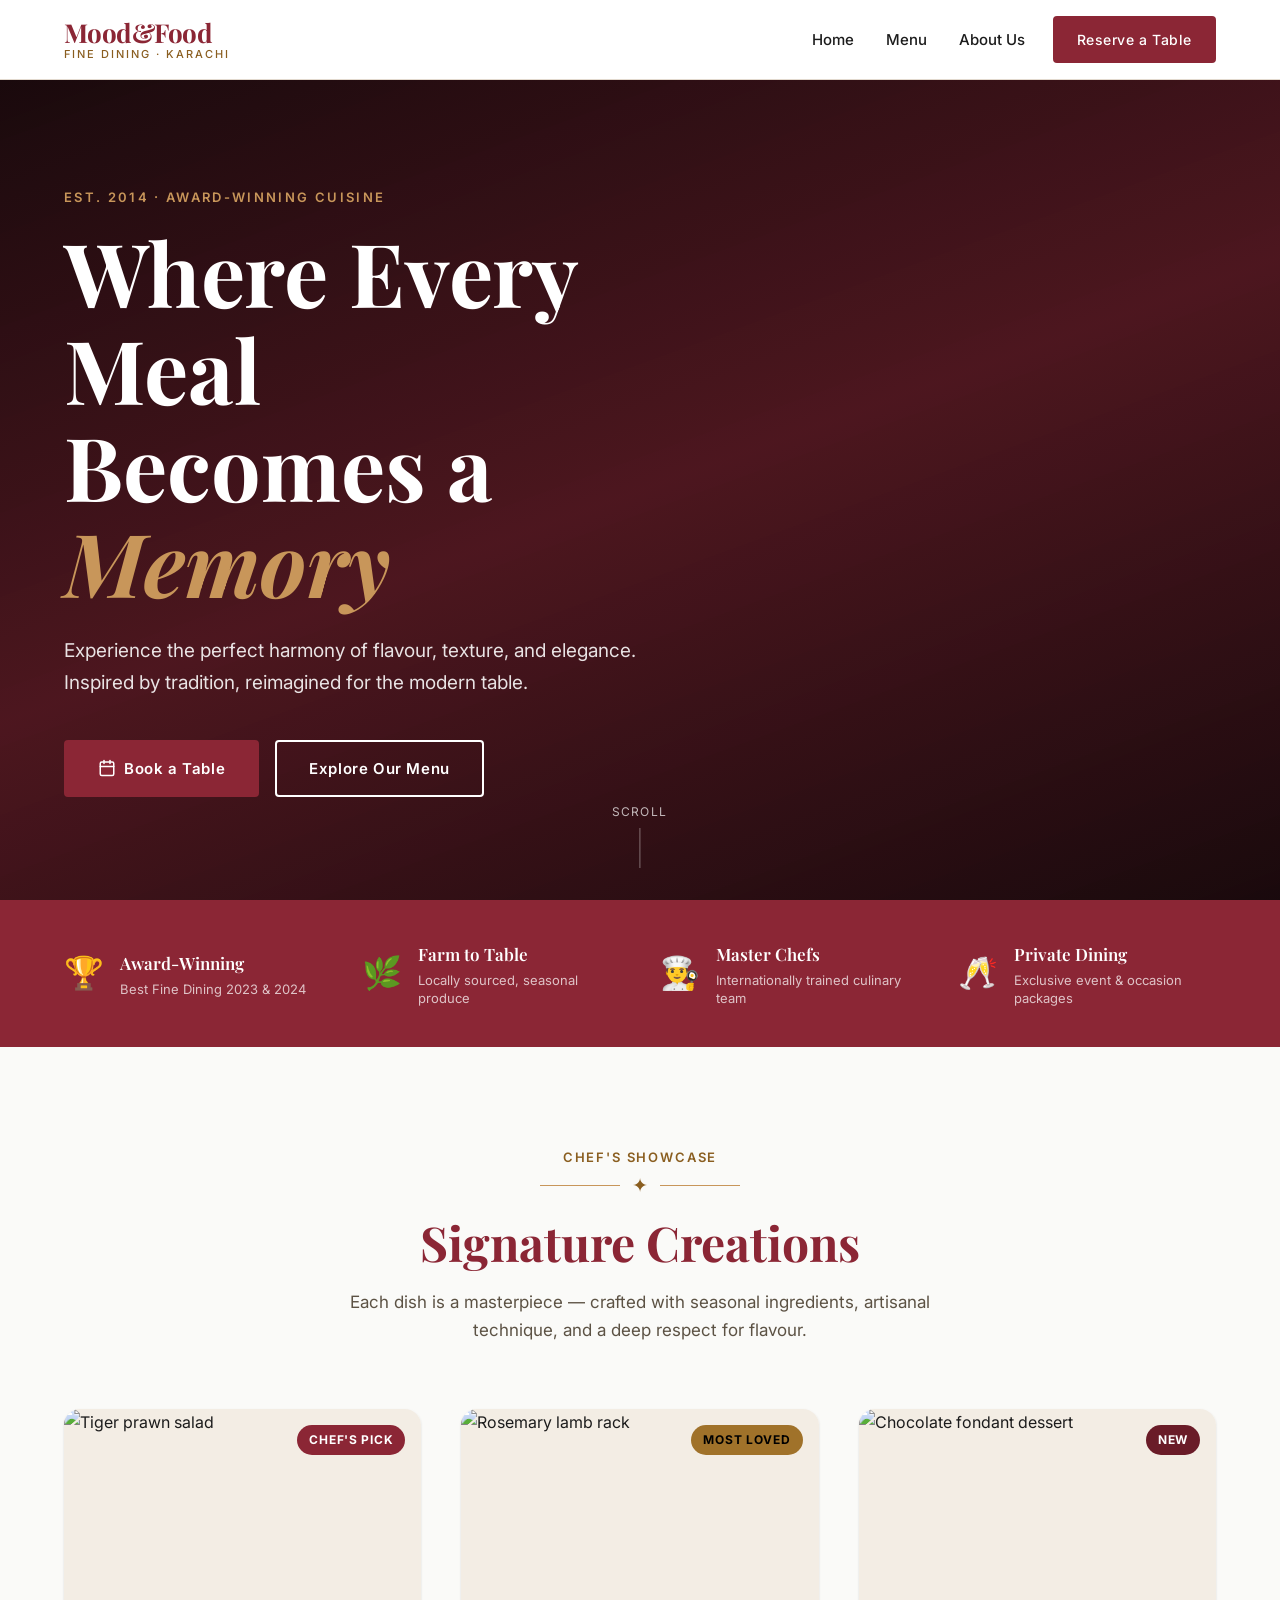
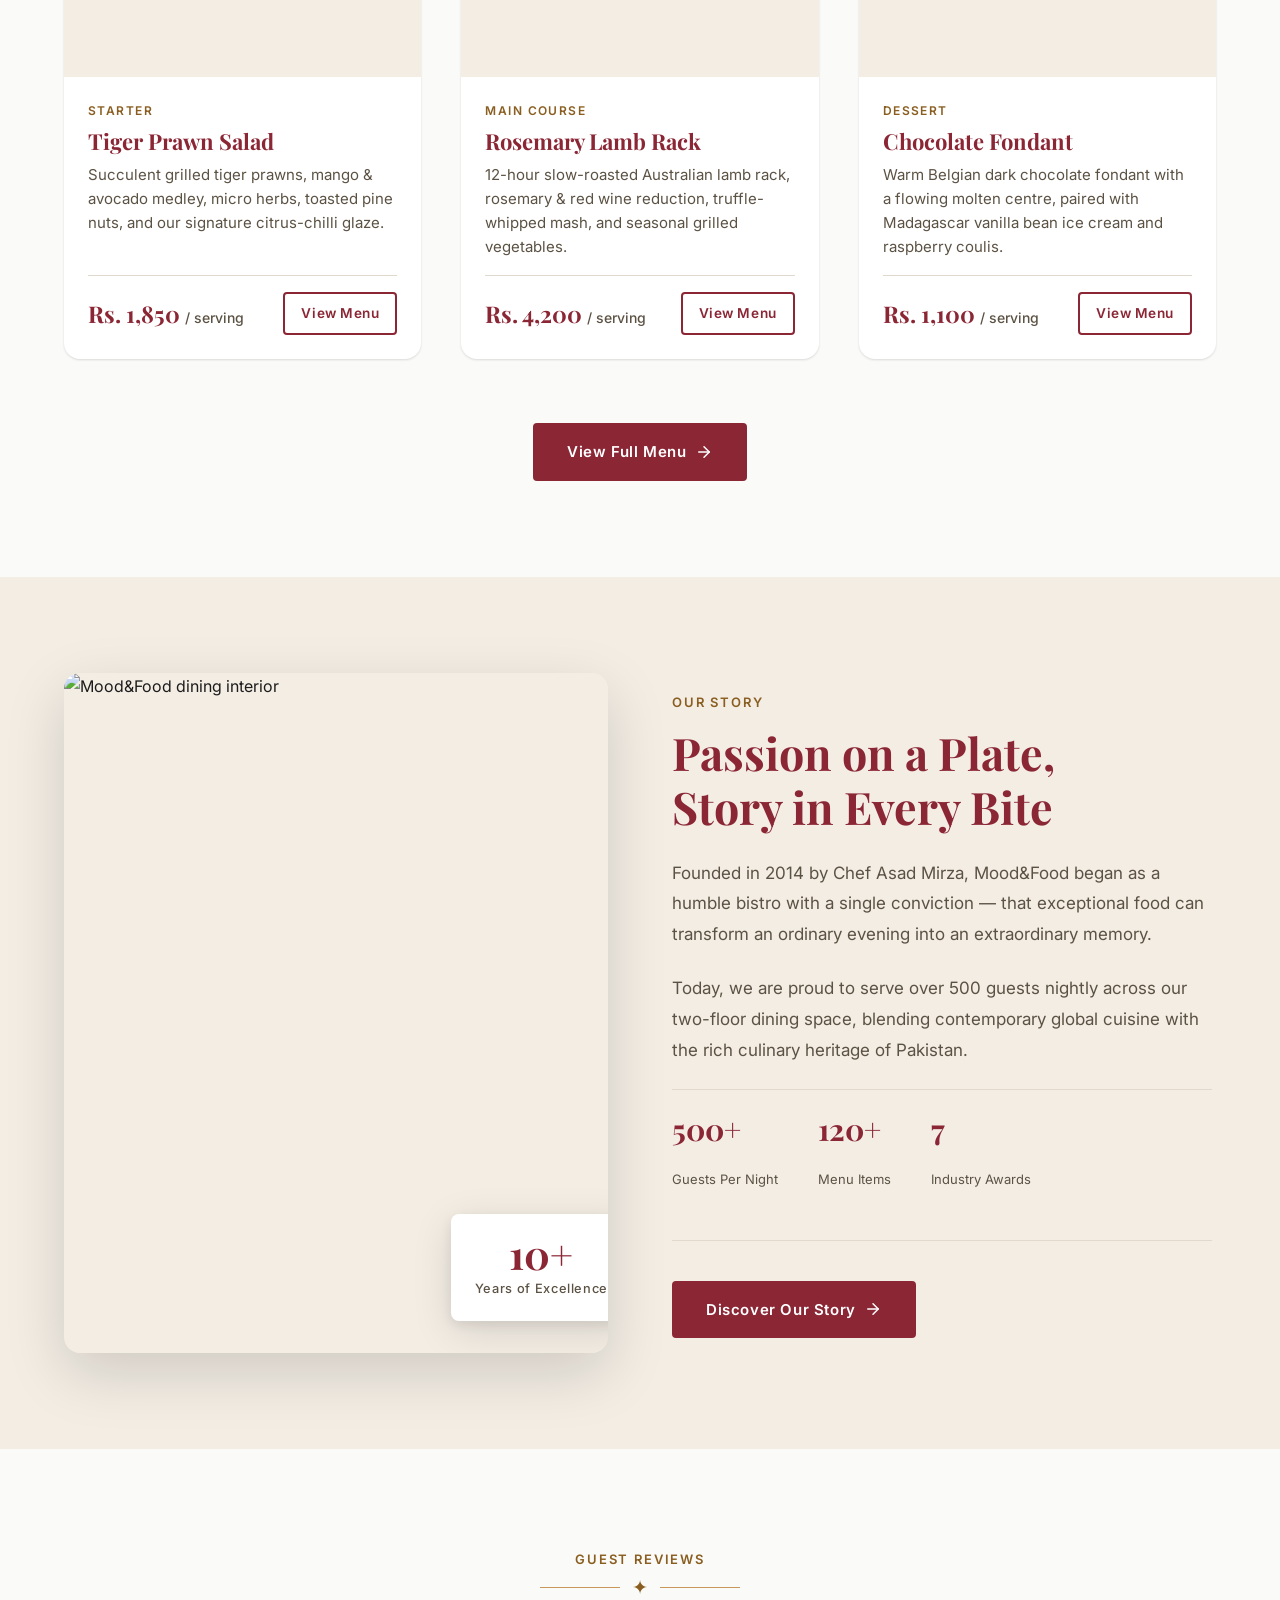
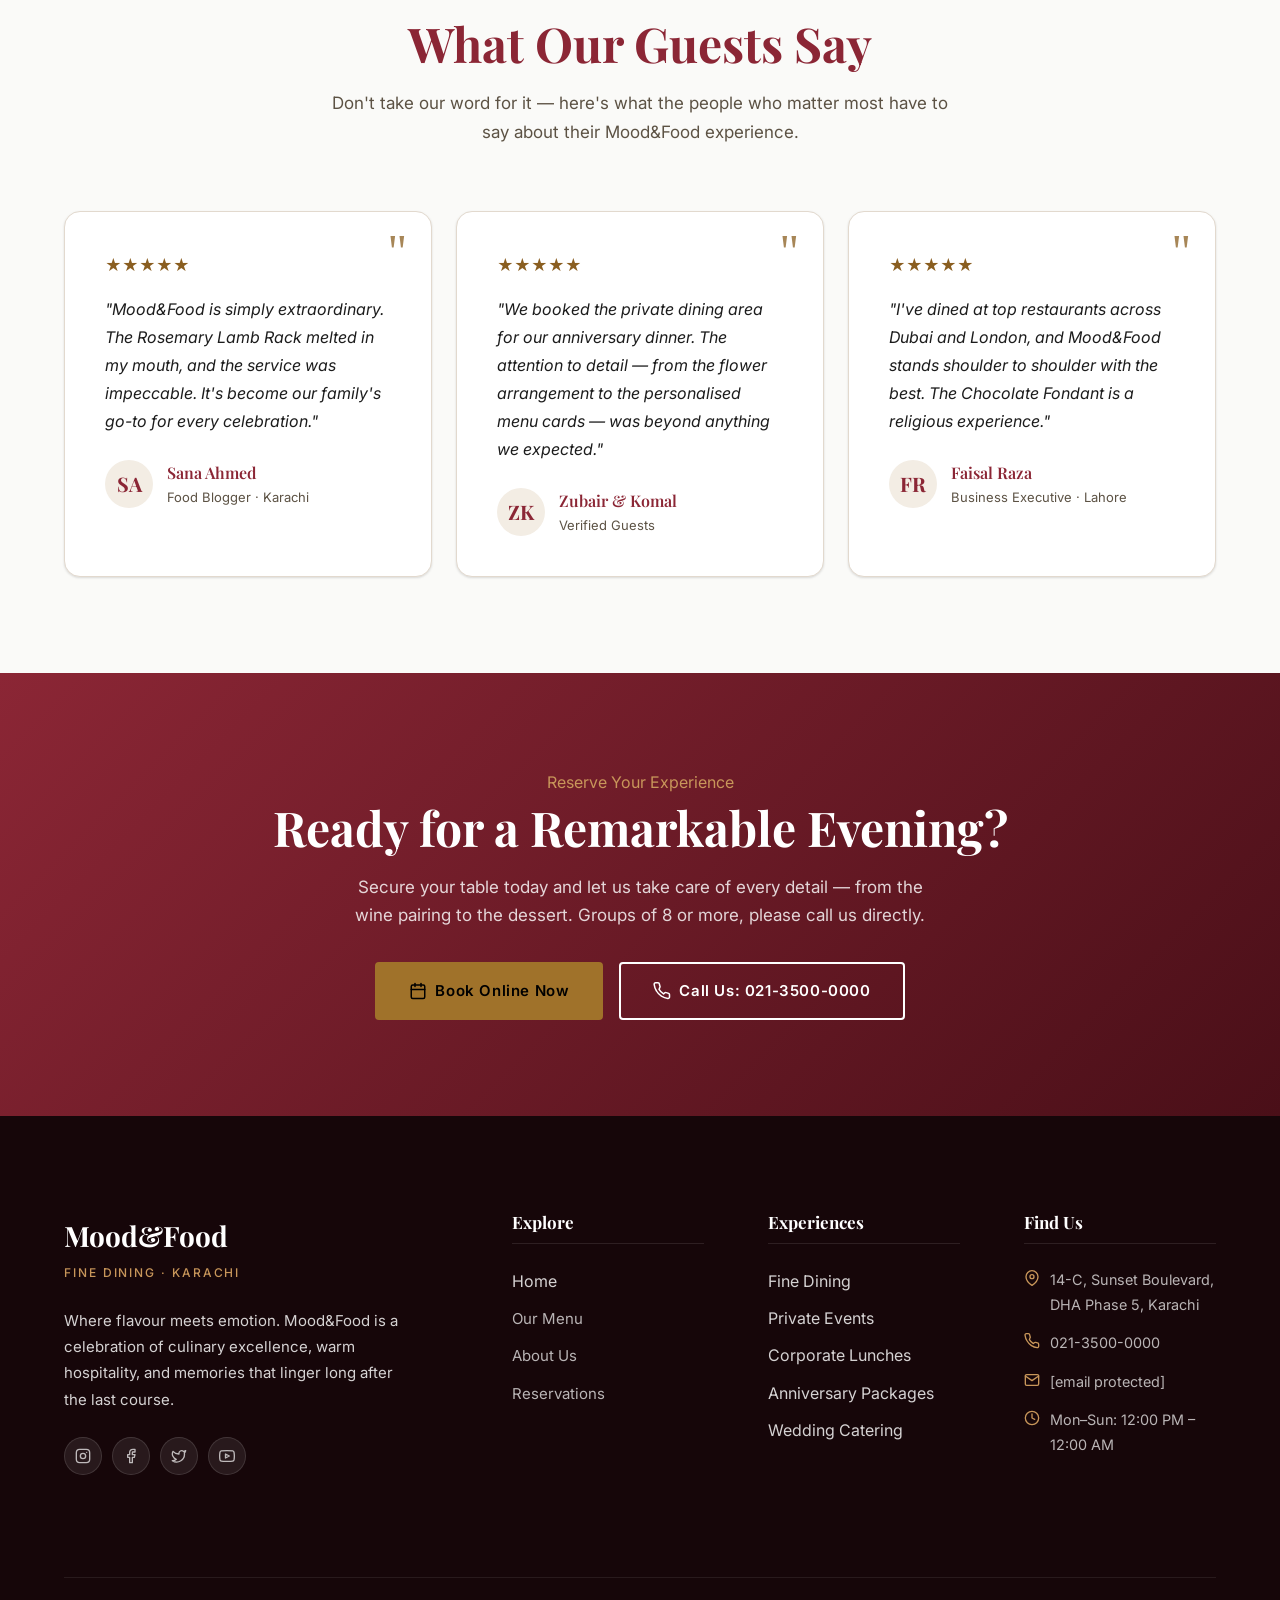
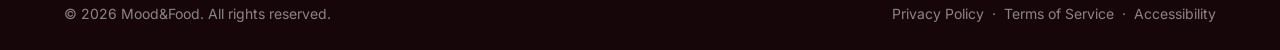
==== commit e8ef00ea: "Update index.html" ====
--- a/index.html
+++ b/index.html
@@ -71,7 +71,7 @@
 
         <!-- Nav links -->
         <ul class="nav__list" id="navList" role="list">
-          <li><a href="index.html"       class="nav__link" aria-current="page">Home</a></li>
+          <li><span class="nav__link" aria-current="page">Home</span></li>
           <li><a href="menu.html"        class="nav__link">Menu</a></li>
           <li><a href="about.html"       class="nav__link">About Us</a></li>
           <li><a href="reservation.html" class="nav__link nav__cta btn btn--primary">Reserve a Table</a></li>
@@ -132,7 +132,7 @@
           <li class="feature-item">
             <span class="feature-item__icon" aria-hidden="true">&#x1F3C6;</span>
             <div>
-              <p class="feature-item__title">Award-Winning</p>
+              <div class="feature-item__title" role="heading" aria-level="3">Award-Winning</div>
               <p class="feature-item__desc">Best Fine Dining 2023 &amp; 2024</p>
             </div>
           </li>
@@ -140,7 +140,7 @@
           <li class="feature-item">
             <span class="feature-item__icon" aria-hidden="true">&#x1F33F;</span>
             <div>
-              <p class="feature-item__title">Farm to Table</p>
+              <div class="feature-item__title" role="heading" aria-level="3">Farm to Table</div>
               <p class="feature-item__desc">Locally sourced, seasonal produce</p>
             </div>
           </li>
@@ -148,7 +148,7 @@
           <li class="feature-item">
             <span class="feature-item__icon" aria-hidden="true">&#x1F468;&#x200D;&#x1F373;</span>
             <div>
-              <p class="feature-item__title">Master Chefs</p>
+              <div class="feature-item__title" role="heading" aria-level="3">Master Chefs</div>
               <p class="feature-item__desc">Internationally trained culinary team</p>
             </div>
           </li>
@@ -156,7 +156,7 @@
           <li class="feature-item">
             <span class="feature-item__icon" aria-hidden="true">&#x1F942;</span>
             <div>
-              <p class="feature-item__title">Private Dining</p>
+              <div class="feature-item__title" role="heading" aria-level="3">Private Dining</div>
               <p class="feature-item__desc">Exclusive event &amp; occasion packages</p>
             </div>
           </li>
@@ -186,7 +186,7 @@
             <div class="dish-card__img-wrap">
               <img
                 src="https://images.unsplash.com/photo-1546069901-ba9599a7e63c?w=600&q=80&auto=format&fit=crop"
-                alt="Grilled tiger prawns atop a vibrant mango and avocado salad with micro herbs and citrus dressing"
+                alt="Tiger prawn salad"
                 class="dish-card__img"
                 loading="lazy"
                 width="600"
@@ -214,7 +214,7 @@
             <div class="dish-card__img-wrap">
               <img
                 src="https://images.unsplash.com/photo-1558030006-450675393462?w=600&q=80&auto=format&fit=crop"
-                alt="Slow-roasted lamb rack with rosemary jus, truffle mash, and seasonal grilled vegetables"
+                alt="Rosemary lamb rack"
                 class="dish-card__img"
                 loading="lazy"
                 width="600"
@@ -242,7 +242,7 @@
             <div class="dish-card__img-wrap">
               <img
                 src="https://images.unsplash.com/photo-1488477181946-6428a0291777?w=600&q=80&auto=format&fit=crop"
-                alt="Warm Belgian chocolate fondant with a molten centre, served with vanilla bean ice cream and raspberry coulis"
+                alt="Chocolate fondant dessert"
                 class="dish-card__img"
                 loading="lazy"
                 width="600"
@@ -284,7 +284,7 @@
           <div class="about-preview__img-wrap reveal">
             <img
               src="https://images.unsplash.com/photo-1517248135467-4c7edcad34c4?w=900&q=80&auto=format&fit=crop"
-              alt="Mood&amp;Food restaurant interior showcasing warm lighting, elegant wooden tables, and intimate booth seating"
+              alt="Mood&amp;Food dining interior"
               class="about-preview__img"
               loading="lazy"
               width="900"
@@ -380,7 +380,7 @@
             </div>
             <blockquote>
               <p class="testimonial-card__text">
-                "We booked the private dining area for our anniversary dinner. The attention to detail — from the flower arrangement to the personalised menu cards â€” was beyond anything we expected."
+                "We booked the private dining area for our anniversary dinner. The attention to detail — from the flower arrangement to the personalised menu cards &mdash; was beyond anything we expected."
               </p>
             </blockquote>
             <div class="testimonial-card__author">
@@ -448,14 +448,7 @@
 
   </main>
 
-  <!-- ╔═══════════════════════════════════════╗
-    </section>
-
-  </main>
-
-  <!-- â•”â•â•â•â•â•â•â•â•â•â•â•â•â•â•â•â•â•â•â•â•â•â•â•â•â•â•â•â•â•â•â•â•â•â•â•â•â•â•â•â•—
-       â•‘  SITE FOOTER                          â•‘
-       â•šâ•â•â•â•â•â•â•â•â•â•â•â•â•â•â•â•â•â•â•â•â•â•â•â•â•â•â•â•â•â•â•â•â•â•â•â•â•â•â•â• -->
+  <!-- SITE FOOTER -->
   <footer class="site-footer" role="contentinfo">
     <div class="container">
 
@@ -474,24 +467,24 @@
           <nav aria-label="Social media links">
             <ul class="footer-social" role="list">
               <li>
-                <a href="#" class="social-link" aria-label="Follow Mood&amp;Food on Instagram">
+                <span class="social-link" role="img" aria-label="Mood&amp;Food on Instagram">
                   <svg aria-hidden="true" width="16" height="16" viewBox="0 0 24 24" fill="none" stroke="currentColor" stroke-width="2" stroke-linecap="round" stroke-linejoin="round"><rect x="2" y="2" width="20" height="20" rx="5" ry="5"/><circle cx="12" cy="12" r="4"/><line x1="17.5" y1="6.5" x2="17.51" y2="6.5"/></svg>
-                </a>
+                </span>
               </li>
               <li>
-                <a href="#" class="social-link" aria-label="Follow Mood&amp;Food on Facebook">
+                <span class="social-link" role="img" aria-label="Mood&amp;Food on Facebook">
                   <svg aria-hidden="true" width="16" height="16" viewBox="0 0 24 24" fill="none" stroke="currentColor" stroke-width="2" stroke-linecap="round" stroke-linejoin="round"><path d="M18 2h-3a5 5 0 0 0-5 5v3H7v4h3v8h4v-8h3l1-4h-4V7a1 1 0 0 1 1-1h3z"/></svg>
-                </a>
+                </span>
               </li>
               <li>
-                <a href="#" class="social-link" aria-label="Follow Mood&amp;Food on Twitter/X">
+                <span class="social-link" role="img" aria-label="Mood&amp;Food on Twitter/X">
                   <svg aria-hidden="true" width="16" height="16" viewBox="0 0 24 24" fill="none" stroke="currentColor" stroke-width="2" stroke-linecap="round" stroke-linejoin="round"><path d="M22 4s-.7 2.1-2 3.4c1.6 10-9.4 17.3-18 11.6 2.2.1 4.4-.6 6-2C3 15.5.5 9.6 3 5c2.2 2.6 5.6 4.1 9 4-.9-4.2 4-6.6 7-3.8 1.1 0 3-1.2 3-1.2z"/></svg>
-                </a>
+                </span>
               </li>
               <li>
-                <a href="#" class="social-link" aria-label="Watch Mood&amp;Food on YouTube">
+                <span class="social-link" role="img" aria-label="Mood&amp;Food on YouTube">
                   <svg aria-hidden="true" width="16" height="16" viewBox="0 0 24 24" fill="none" stroke="currentColor" stroke-width="2" stroke-linecap="round" stroke-linejoin="round"><path d="M22.54 6.42a2.78 2.78 0 0 0-1.95-1.96C18.88 4 12 4 12 4s-6.88 0-8.59.46a2.78 2.78 0 0 0-1.95 1.96A29 29 0 0 0 1 12a29 29 0 0 0 .46 5.58A2.78 2.78 0 0 0 3.41 19.54C5.12 20 12 20 12 20s6.88 0 8.59-.46a2.78 2.78 0 0 0 1.95-1.96A29 29 0 0 0 23 12a29 29 0 0 0-.46-5.58z"/><polygon points="9.75 15.02 15.5 12 9.75 8.98 9.75 15.02"/></svg>
-                </a>
+                </span>
               </li>
             </ul>
           </nav>
@@ -501,7 +494,7 @@
         <nav class="footer-col" aria-label="Site navigation">
           <h3>Explore</h3>
           <ul role="list">
-            <li><a href="index.html">Home</a></li>
+            <li><span aria-current="page">Home</span></li>
             <li><a href="menu.html">Our Menu</a></li>
             <li><a href="about.html">About Us</a></li>
             <li><a href="reservation.html">Reservations</a></li>
@@ -512,11 +505,11 @@
         <div class="footer-col">
           <h3>Experiences</h3>
           <ul role="list">
-            <li><a href="reservation.html">Fine Dining</a></li>
-            <li><a href="reservation.html">Private Events</a></li>
-            <li><a href="reservation.html">Corporate Lunches</a></li>
-            <li><a href="reservation.html">Anniversary Packages</a></li>
-            <li><a href="reservation.html">Wedding Catering</a></li>
+            <li><span>Fine Dining</span></li>
+            <li><span>Private Events</span></li>
+            <li><span>Corporate Lunches</span></li>
+            <li><span>Anniversary Packages</span></li>
+            <li><span>Wedding Catering</span></li>
           </ul>
         </div>
 
@@ -536,7 +529,7 @@
             </li>
             <li class="footer-contact-item">
               <svg class="footer-contact-item__icon" aria-hidden="true" width="16" height="16" viewBox="0 0 24 24" fill="none" stroke="currentColor" stroke-width="2" stroke-linecap="round" stroke-linejoin="round"><path d="M4 4h16c1.1 0 2 .9 2 2v12c0 1.1-.9 2-2 2H4c-1.1 0-2-.9-2-2V6c0-1.1.9-2 2-2z"/><polyline points="22,6 12,13 2,6"/></svg>
-              <a href="mailto:hello@moodfood.pk" style="color:rgba(255,255,255,.7);font-size:.9rem;">hello@moodfood.pk</a>
+              <a href="/cdn-cgi/l/email-protection#771f121b1b18371a1818131118181359071c" style="color:rgba(255,255,255,.7);font-size:.9rem;"><span class="__cf_email__" data-cfemail="553d3039393a15383a3a31333a3a317b253e">[email&#160;protected]</span></a>
             </li>
             <li class="footer-contact-item">
               <svg class="footer-contact-item__icon" aria-hidden="true" width="16" height="16" viewBox="0 0 24 24" fill="none" stroke="currentColor" stroke-width="2" stroke-linecap="round" stroke-linejoin="round"><circle cx="12" cy="12" r="10"/><polyline points="12 6 12 12 16 14"/></svg>
@@ -554,9 +547,9 @@
       <div class="footer-bottom">
         <p>&copy; <span class="js-year">2025</span> Mood&amp;Food. All rights reserved.</p>
         <p>
-          <a href="#">Privacy Policy</a> &nbsp;&middot;&nbsp;
-          <a href="#">Terms of Service</a> &nbsp;&middot;&nbsp;
-          <a href="#">Accessibility</a>
+          <span>Privacy Policy</span> &nbsp;&middot;&nbsp;
+          <span>Terms of Service</span> &nbsp;&middot;&nbsp;
+          <span>Accessibility</span>
         </p>
       </div>
 
@@ -564,4 +557,6 @@
   </footer>
 
   <!-- Main JS -->
-  <script src="main.js"></script>
+  <script data-cfasync="false" src="/cdn-cgi/scripts/5c5dd728/cloudflare-static/email-decode.min.js"></script><script src="main.js"></script>
+</body>
+</html>
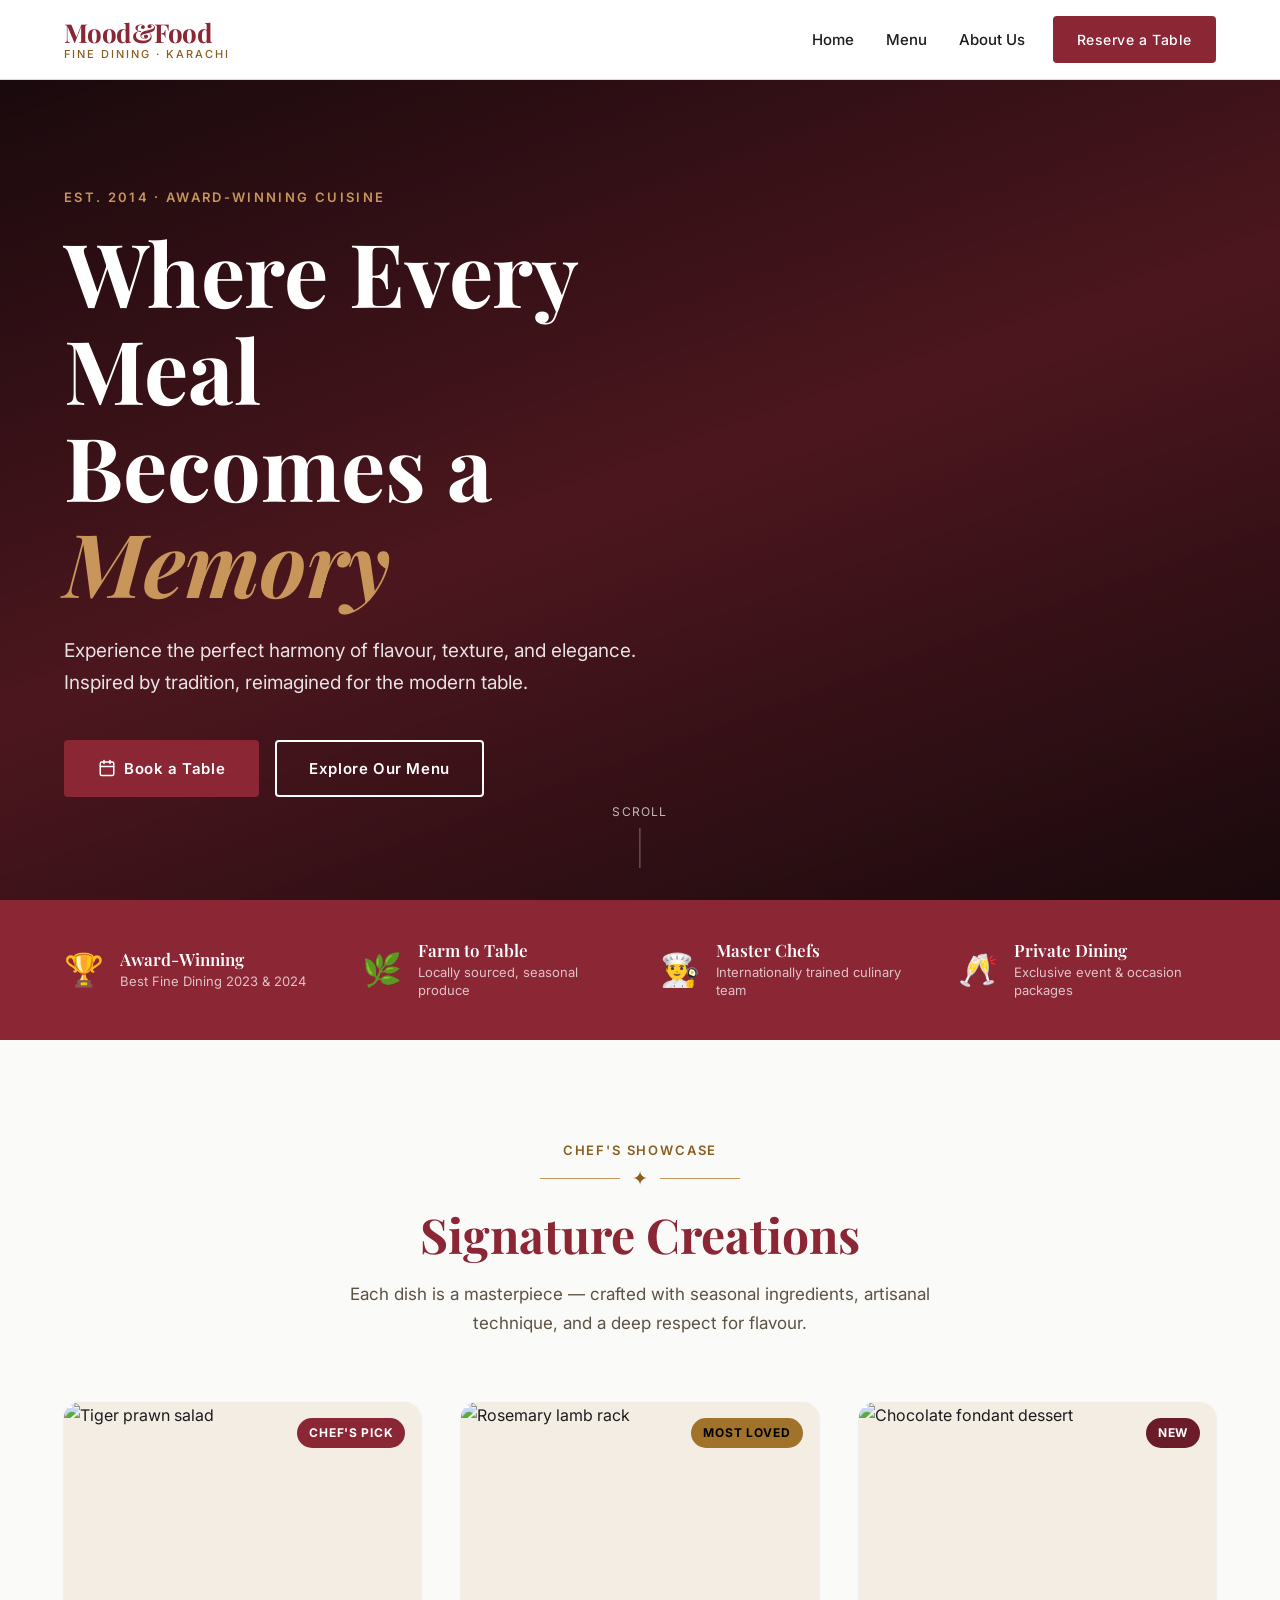
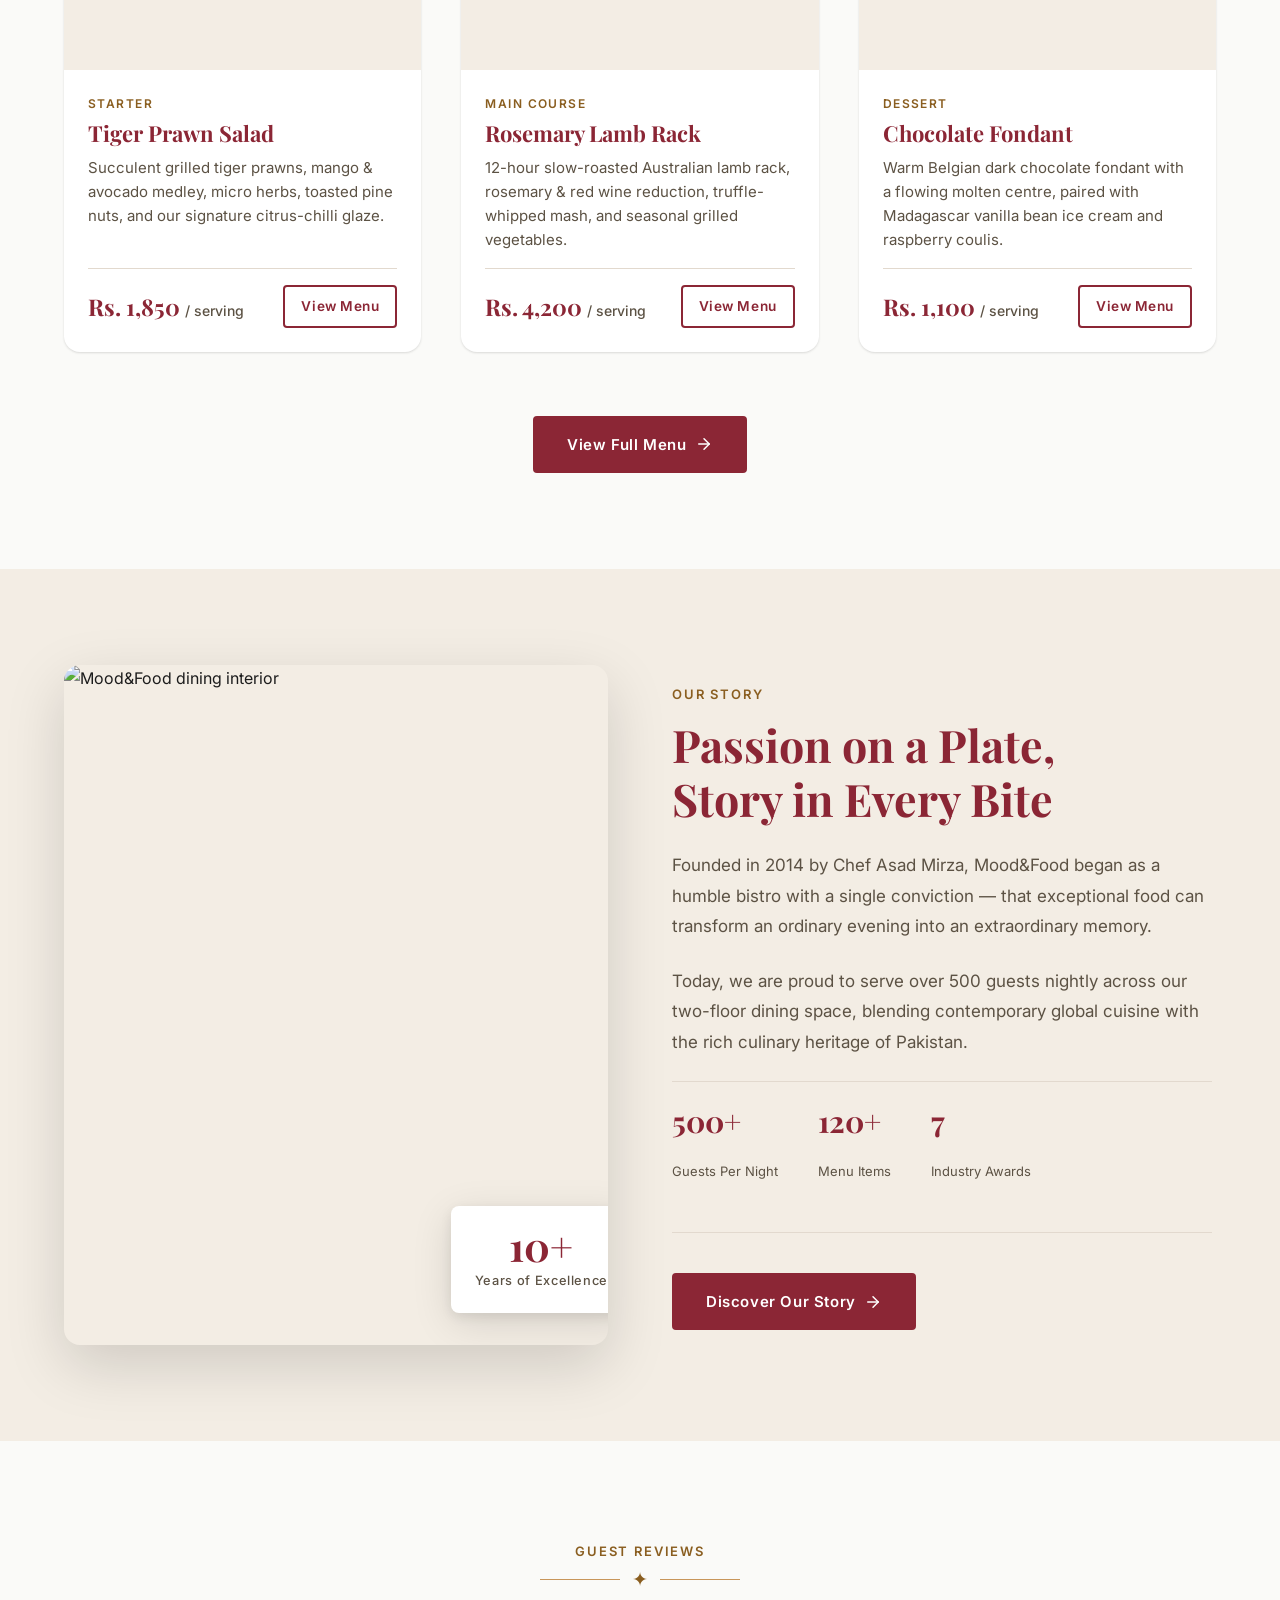
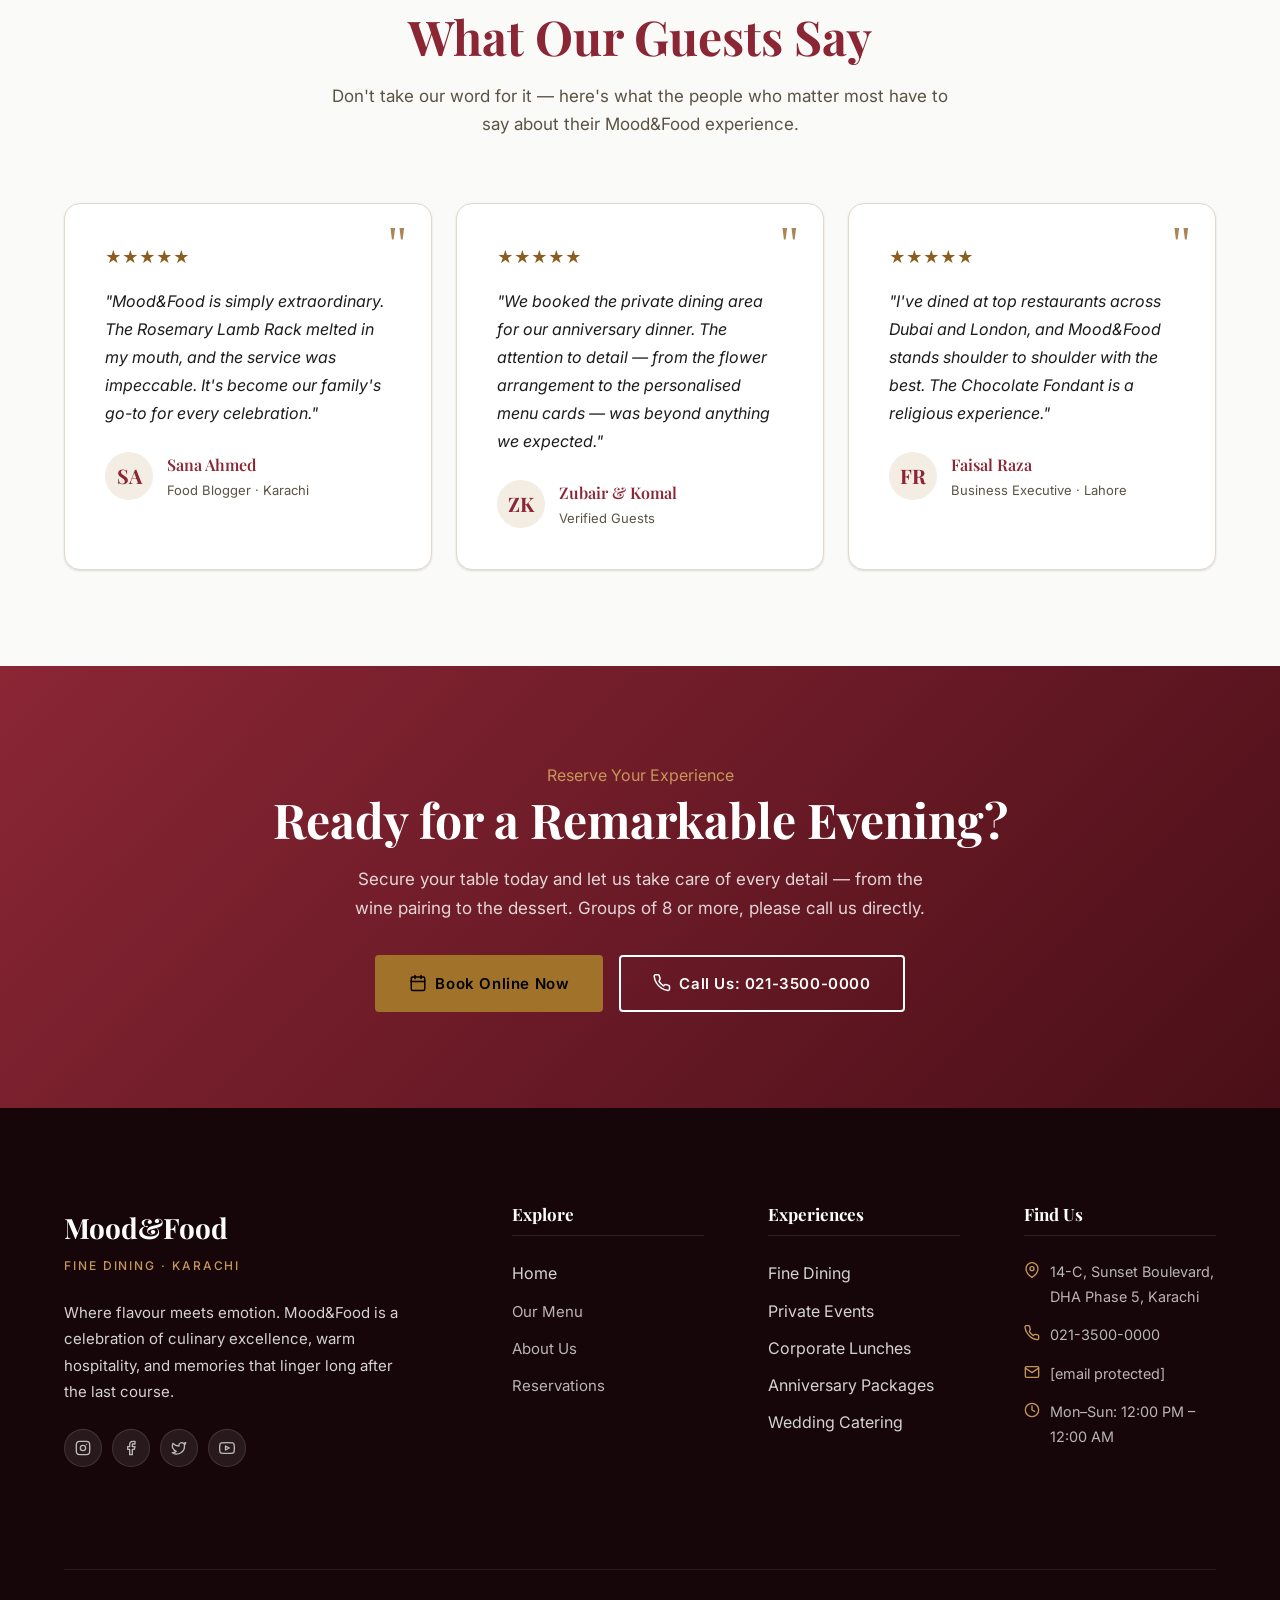
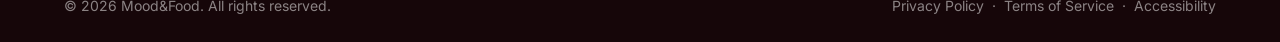
==== commit b511b99e: "Update index.html" ====
--- a/index.html
+++ b/index.html
@@ -1,562 +1,454 @@
 <!DOCTYPE html>
+
 <html lang="en">
 <head>
-  <meta charset="UTF-8" />
-  <meta name="viewport" content="width=device-width, initial-scale=1.0" />
-
-  <!-- Primary SEO -->
-  <title>Mood&amp;Food — Premium Dining Experience | Karachi</title>
-  <meta name="description" content="Mood&amp;Food is an award-winning fine-dining restaurant in Karachi offering authentic flavours, expertly crafted cuisine, and an unforgettable ambience. Book your table today." />
-  <meta name="keywords" content="Mood Food restaurant Karachi, fine dining Karachi, best restaurant Karachi, Pakistani cuisine, premium dining" />
-  <link rel="canonical" href="https://moodfood.pk/" />
-
-  <!-- Open Graph -->
-  <meta property="og:type"        content="website" />
-  <meta property="og:title"       content="Mood&amp;Food — Premium Dining Experience" />
-  <meta property="og:description" content="Award-winning fine-dining restaurant in Karachi. Authentic flavours, expert craftsmanship, unforgettable ambience." />
-  <meta property="og:image"       content="https://images.unsplash.com/photo-1414235077428-338989a2e8c0?w=1200&q=80&auto=format&fit=crop" />
-  <meta property="og:url"         content="https://moodfood.pk/" />
-  <meta property="og:site_name"   content="Mood&amp;Food" />
-
-  <!-- Twitter Card -->
-  <meta name="twitter:card"        content="summary_large_image" />
-  <meta name="twitter:title"       content="Mood&amp;Food — Premium Dining Experience" />
-  <meta name="twitter:description" content="Award-winning fine-dining restaurant in Karachi." />
-  <meta name="twitter:image"       content="https://images.unsplash.com/photo-1414235077428-338989a2e8c0?w=1200&q=80&auto=format&fit=crop" />
-
-  <!-- Google Fonts -->
-  <link rel="preconnect" href="https://fonts.googleapis.com" />
-  <link rel="preconnect" href="https://fonts.gstatic.com" crossorigin />
-  <link href="https://fonts.googleapis.com/css2?family=Playfair+Display:ital,wght@0,400;0,600;0,700;1,400;1,600&family=Inter:wght@400;500;600;700&display=swap" rel="stylesheet" />
-
-  <!-- Stylesheet -->
-  <link rel="stylesheet" href="styles.css" />
-
-  <!-- Favicon (SVG inline) -->
-   <link rel="icon" href="data:image/svg+xml,<svg xmlns='http://www.w3.org/2000/svg' viewBox='0 0 100 100'><text y='.9em' font-size='90'>🍷</text></svg>" />
+<meta charset="utf-8"/>
+<meta content="width=device-width, initial-scale=1.0" name="viewport"/>
+<!-- Primary SEO -->
+<title>Mood&amp;Food — Premium Dining Experience | Karachi</title>
+<meta content="Mood&amp;Food is an award-winning fine-dining restaurant in Karachi offering authentic flavours, expertly crafted cuisine, and an unforgettable ambience. Book your table today." name="description"/>
+<meta content="Mood Food restaurant Karachi, fine dining Karachi, best restaurant Karachi, Pakistani cuisine, premium dining" name="keywords"/>
+<link href="https://moodfood.pk/" rel="canonical"/>
+<!-- Open Graph -->
+<meta content="website" property="og:type"/>
+<meta content="Mood&amp;Food — Premium Dining Experience" property="og:title"/>
+<meta content="Award-winning fine-dining restaurant in Karachi. Authentic flavours, expert craftsmanship, unforgettable ambience." property="og:description"/>
+<meta content="https://images.unsplash.com/photo-1414235077428-338989a2e8c0?w=1200&amp;q=80&amp;auto=format&amp;fit=crop" property="og:image"/>
+<meta content="https://moodfood.pk/" property="og:url"/>
+<meta content="Mood&amp;Food" property="og:site_name"/>
+<!-- Twitter Card -->
+<meta content="summary_large_image" name="twitter:card"/>
+<meta content="Mood&amp;Food — Premium Dining Experience" name="twitter:title"/>
+<meta content="Award-winning fine-dining restaurant in Karachi." name="twitter:description"/>
+<meta content="https://images.unsplash.com/photo-1414235077428-338989a2e8c0?w=1200&amp;q=80&amp;auto=format&amp;fit=crop" name="twitter:image"/>
+<!-- Google Fonts -->
+<link href="https://fonts.googleapis.com" rel="preconnect"/>
+<link crossorigin="" href="https://fonts.gstatic.com" rel="preconnect"/>
+<link href="https://fonts.googleapis.com/css2?family=Playfair+Display:ital,wght@0,400;0,600;0,700;1,400;1,600&amp;family=Inter:wght@400;500;600;700&amp;display=swap" rel="stylesheet"/>
+<!-- Stylesheet -->
+<link href="styles.css" rel="stylesheet"/>
+<!-- Favicon (SVG inline) -->
+<link href="data:image/svg+xml,&lt;svg xmlns='http://www.w3.org/2000/svg' viewBox='0 0 100 100'&gt;&lt;text y='.9em' font-size='90'&gt;🍷&lt;/text&gt;&lt;/svg&gt;" rel="icon"/>
 </head>
-
 <body>
-
-  <!-- ╔═══════════════════════════════════════╗
+<!-- ╔═══════════════════════════════════════╗
        ║  SKIP NAVIGATION LINK (Accessibility) ║
        ╚═══════════════════════════════════════╝ -->
-  <a class="skip-link" href="#main-content">Skip to main content</a>
-
-  <!-- ╔═══════════════════════════════════════╗
+<a class="skip-link" href="#main-content">Skip to main content</a>
+<!-- ╔═══════════════════════════════════════╗
        ║  SITE HEADER / NAVIGATION             ║
        ╚═══════════════════════════════════════╝ -->
-  <header class="site-header" role="banner">
-    <div class="container">
-      <nav class="nav" aria-label="Primary navigation">
-
-        <!-- Logo -->
-        <a href="index.html" class="nav__logo" aria-label="Mood&amp;Food — Home">
-          <span class="nav__logo-text">Mood&amp;Food</span>
-          <span class="nav__logo-tagline" aria-hidden="true">Fine Dining · Karachi</span>
-        </a>
-
-        <!-- Mobile toggle -->
-        <button
-          class="nav__toggle"
-          id="navToggle"
-          aria-controls="navList"
-          aria-expanded="false"
-          aria-label="Open navigation menu"
-        >
-          <span aria-hidden="true"></span>
-          <span aria-hidden="true"></span>
-          <span aria-hidden="true"></span>
-        </button>
-
-        <!-- Nav links -->
-        <ul class="nav__list" id="navList" role="list">
-          <li><span class="nav__link" aria-current="page">Home</span></li>
-          <li><a href="menu.html"        class="nav__link">Menu</a></li>
-          <li><a href="about.html"       class="nav__link">About Us</a></li>
-          <li><a href="reservation.html" class="nav__link nav__cta btn btn--primary">Reserve a Table</a></li>
-        </ul>
-
-      </nav>
-    </div>
-  </header>
-
-  
-  <!-- ╔═══════════════════════════════════════╗
+<header class="site-header" role="banner">
+<div class="container">
+<nav aria-label="Primary navigation" class="nav">
+<!-- Logo -->
+<a aria-label="Mood&amp;Food — Home" class="nav__logo" href="index.html">
+<span class="nav__logo-text">Mood&amp;Food</span>
+<span aria-hidden="true" class="nav__logo-tagline">Fine Dining · Karachi</span>
+</a>
+<!-- Mobile toggle -->
+<button aria-controls="navList" aria-expanded="false" aria-label="Open navigation menu" class="nav__toggle" id="navToggle">
+<span aria-hidden="true"></span>
+<span aria-hidden="true"></span>
+<span aria-hidden="true"></span>
+</button>
+<!-- Nav links -->
+<ul class="nav__list" id="navList" role="list">
+<li><span aria-current="page" class="nav__link">Home</span></li>
+<li><a class="nav__link" href="menu.html">Menu</a></li>
+<li><a class="nav__link" href="about.html">About Us</a></li>
+<li><a class="nav__link nav__cta btn btn--primary" href="reservation.html">Reserve a Table</a></li>
+</ul>
+</nav>
+</div>
+</header>
+<!-- ╔═══════════════════════════════════════╗
        ║  MAIN CONTENT                         ║
        ╚═══════════════════════════════════════╝ -->
-  <main id="main-content">
-
-    <!-- ── HERO ─────────────────────────────────────── -->
-    <section class="hero" aria-labelledby="heroHeading">
-      <div class="hero__bg" role="img" aria-label="Elegant restaurant interior with warm candlelit ambience"></div>
-      <div class="hero__overlay" aria-hidden="true"></div>
-
-
-      <div class="container">
-        <div class="hero__content">
-          <p class="hero__eyebrow" aria-label="Since 2014">Est. 2014 · Award-Winning Cuisine</p>
-
-          <h1 class="hero__title" id="heroHeading">
+<main id="main-content">
+<!-- ── HERO ─────────────────────────────────────── -->
+<section aria-labelledby="heroHeading" class="hero">
+<div aria-label="Elegant restaurant interior with warm candlelit ambience" class="hero__bg" role="img"></div>
+<div aria-hidden="true" class="hero__overlay"></div>
+<div class="container">
+<div class="hero__content">
+<p class="hero__eyebrow">Est. 2014 · Award-Winning Cuisine</p>
+<h1 class="hero__title" id="heroHeading">
             Where Every Meal <br/>Becomes a <em>Memory</em>
-          </h1>
-
-          <p class="hero__subtitle">
+</h1>
+<p class="hero__subtitle">
             Experience the perfect harmony of flavour, texture, and elegance.
             Inspired by tradition, reimagined for the modern table.
           </p>
-
-          <div class="hero__actions">
-            <a href="reservation.html" class="btn btn--primary">
-              <svg aria-hidden="true" width="18" height="18" viewBox="0 0 24 24" fill="none" stroke="currentColor" stroke-width="2" stroke-linecap="round" stroke-linejoin="round"><rect x="3" y="4" width="18" height="18" rx="2" ry="2"/><line x1="16" y1="2" x2="16" y2="6"/><line x1="8" y1="2" x2="8" y2="6"/><line x1="3" y1="10" x2="21" y2="10"/></svg>
+<div class="hero__actions">
+<a class="btn btn--primary" href="reservation.html">
+<svg aria-hidden="true" fill="none" height="18" stroke="currentColor" stroke-linecap="round" stroke-linejoin="round" stroke-width="2" viewbox="0 0 24 24" width="18"><rect height="18" rx="2" ry="2" width="18" x="3" y="4"></rect><line x1="16" x2="16" y1="2" y2="6"></line><line x1="8" x2="8" y1="2" y2="6"></line><line x1="3" x2="21" y1="10" y2="10"></line></svg>
               Book a Table
             </a>
-            <a href="menu.html" class="btn btn--ghost">
+<a class="btn btn--ghost" href="menu.html">
               Explore Our Menu
             </a>
-          </div>
-        </div>
-      </div>
-
-      <div class="hero__scroll" aria-hidden="true">
-        <span>Scroll</span>
-        <span class="hero__scroll-line"></span>
-      </div>
-    </section>
-
-    <!-- â”€â”€ FEATURES BAR â”€â”€â”€â”€â”€â”€â”€â”€â”€â”€â”€â”€â”€â”€â”€â”€â”€â”€â”€â”€â”€â”€â”€â”€â”€â”€â”€â”€â”€â”€â”€â”€ -->
-    <section class="features-bar" aria-label="Restaurant highlights">
-      <div class="container">
-        <ul class="features-bar__grid" role="list">
-          <!-- FIX #1: replaced ðŸ† emoji with HTML entity -->
-          <li class="feature-item">
-            <span class="feature-item__icon" aria-hidden="true">&#x1F3C6;</span>
-            <div>
-              <div class="feature-item__title" role="heading" aria-level="3">Award-Winning</div>
-              <p class="feature-item__desc">Best Fine Dining 2023 &amp; 2024</p>
-            </div>
-          </li>
-          <!-- FIX #2: replaced ðŸŒ¿ emoji with HTML entity -->
-          <li class="feature-item">
-            <span class="feature-item__icon" aria-hidden="true">&#x1F33F;</span>
-            <div>
-              <div class="feature-item__title" role="heading" aria-level="3">Farm to Table</div>
-              <p class="feature-item__desc">Locally sourced, seasonal produce</p>
-            </div>
-          </li>
-          <!-- FIX #3: replaced ðŸ‘¨â€ðŸ³ emoji with HTML entity -->
-          <li class="feature-item">
-            <span class="feature-item__icon" aria-hidden="true">&#x1F468;&#x200D;&#x1F373;</span>
-            <div>
-              <div class="feature-item__title" role="heading" aria-level="3">Master Chefs</div>
-              <p class="feature-item__desc">Internationally trained culinary team</p>
-            </div>
-          </li>
-          <!-- FIX #4: replaced ðŸ¥‚ emoji with HTML entity -->
-          <li class="feature-item">
-            <span class="feature-item__icon" aria-hidden="true">&#x1F942;</span>
-            <div>
-              <div class="feature-item__title" role="heading" aria-level="3">Private Dining</div>
-              <p class="feature-item__desc">Exclusive event &amp; occasion packages</p>
-            </div>
-          </li>
-        </ul>
-      </div>
-    </section>
-
-    <!-- â”€â”€ FEATURED DISHES â”€â”€â”€â”€â”€â”€â”€â”€â”€â”€â”€â”€â”€â”€â”€â”€â”€â”€â”€â”€â”€â”€â”€â”€â”€â”€â”€â”€â”€ -->
-    <section class="section" id="featured-dishes" aria-labelledby="dishesHeading">
-      <div class="container">
-
-        <header class="section-header reveal">
-          <p class="eyebrow">Chef's Showcase</p>
-          <!-- FIX #5: replaced âœ¦ with HTML entity -->
-          <div class="divider" aria-hidden="true">
-            <span class="divider__icon">&#x2726;</span>
-          </div>
-          <h2 id="dishesHeading">Signature Creations</h2>
-          <!-- FIX #5: replaced â€” (em dash) with HTML entity &mdash; -->
-          <p>Each dish is a masterpiece &mdash; crafted with seasonal ingredients, artisanal technique, and a deep respect for flavour.</p>
-        </header>
-
-        <div class="dishes-grid">
-
-          <!-- Dish 1 -->
-          <article class="dish-card reveal reveal-delay-1" aria-labelledby="dish1Title">
-            <div class="dish-card__img-wrap">
-              <img
-                src="https://images.unsplash.com/photo-1546069901-ba9599a7e63c?w=600&q=80&auto=format&fit=crop"
-                alt="Tiger prawn salad"
-                class="dish-card__img"
-                loading="lazy"
-                width="600"
-                height="450"
-              />
-              <span class="dish-card__badge">Chef's Pick</span>
-            </div>
-            <div class="dish-card__body">
-              <p class="dish-card__category">Starter</p>
-              <h3 class="dish-card__title" id="dish1Title">Tiger Prawn Salad</h3>
-              <p class="dish-card__desc">
+</div>
+</div>
+</div>
+<div aria-hidden="true" class="hero__scroll">
+<span>Scroll</span>
+<span class="hero__scroll-line"></span>
+</div>
+</section>
+<!-- ── FEATURES BAR ──────────────────────────────── -->
+<section aria-label="Restaurant highlights" class="features-bar">
+<div class="container">
+<ul class="features-bar__grid" role="list">
+<li class="feature-item">
+<span aria-hidden="true" class="feature-item__icon">🏆</span>
+<div>
+<h3 class="feature-item__title">Award-Winning</h3>
+<p class="feature-item__desc">Best Fine Dining 2023 &amp; 2024</p>
+</div>
+</li>
+<li class="feature-item">
+<span aria-hidden="true" class="feature-item__icon">🌿</span>
+<div>
+<h3 class="feature-item__title">Farm to Table</h3>
+<p class="feature-item__desc">Locally sourced, seasonal produce</p>
+</div>
+</li>
+<li class="feature-item">
+<span aria-hidden="true" class="feature-item__icon">👨‍🍳</span>
+<div>
+<h3 class="feature-item__title">Master Chefs</h3>
+<p class="feature-item__desc">Internationally trained culinary team</p>
+</div>
+</li>
+<li class="feature-item">
+<span aria-hidden="true" class="feature-item__icon">🥂</span>
+<div>
+<h3 class="feature-item__title">Private Dining</h3>
+<p class="feature-item__desc">Exclusive event &amp; occasion packages</p>
+</div>
+</li>
+</ul>
+</div>
+</section>
+<!-- ── FEATURED DISHES ───────────────────────────── -->
+<section aria-labelledby="dishesHeading" class="section" id="featured-dishes">
+<div class="container">
+<header class="section-header reveal">
+<p aria-level="3" class="eyebrow" role="heading">Chef's Showcase</p>
+<div aria-hidden="true" class="divider">
+<span class="divider__icon">✦</span>
+</div>
+<h2 id="dishesHeading">Signature Creations</h2>
+<p>Each dish is a masterpiece — crafted with seasonal ingredients, artisanal technique, and a deep respect for flavour.</p>
+</header>
+<div class="dishes-grid">
+<!-- Dish 1 -->
+<article aria-labelledby="dish1Title" class="dish-card reveal reveal-delay-1">
+<div class="dish-card__img-wrap">
+<img alt="Tiger prawn salad" class="dish-card__img" height="450" loading="lazy" src="https://images.unsplash.com/photo-1546069901-ba9599a7e63c?w=600&amp;q=80&amp;auto=format&amp;fit=crop" width="600"/>
+<span class="dish-card__badge">Chef's Pick</span>
+</div>
+<div class="dish-card__body">
+<p class="dish-card__category">Starter</p>
+<h3 class="dish-card__title" id="dish1Title">Tiger Prawn Salad</h3>
+<p class="dish-card__desc">
                 Succulent grilled tiger prawns, mango &amp; avocado medley, micro herbs, toasted pine nuts, and our signature citrus-chilli glaze.
               </p>
-              <div class="dish-card__footer">
-                <p class="dish-card__price">
+<div class="dish-card__footer">
+<p class="dish-card__price">
                   Rs. 1,850 <span>/ serving</span>
-                </p>
-                <a href="menu.html" class="btn btn--outline" style="padding:.5rem 1rem;font-size:.85rem;">View Menu</a>
-              </div>
-            </div>
-          </article>
-
-          <!-- Dish 2 -->
-          <article class="dish-card reveal reveal-delay-2" aria-labelledby="dish2Title">
-            <div class="dish-card__img-wrap">
-              <img
-                src="https://images.unsplash.com/photo-1558030006-450675393462?w=600&q=80&auto=format&fit=crop"
-                alt="Rosemary lamb rack"
-                class="dish-card__img"
-                loading="lazy"
-                width="600"
-                height="450"
-              />
-              <span class="dish-card__badge" style="background:var(--color-accent-dark)">Most Loved</span>
-            </div>
-            <div class="dish-card__body">
-              <p class="dish-card__category">Main Course</p>
-              <h3 class="dish-card__title" id="dish2Title">Rosemary Lamb Rack</h3>
-              <p class="dish-card__desc">
+</p>
+<a aria-label="View menu for Tiger Prawn Salad" class="btn btn--outline" href="menu.html" style="padding:.5rem 1rem;font-size:.85rem;">View Menu</a>
+</div>
+</div>
+</article>
+<!-- Dish 2 -->
+<article aria-labelledby="dish2Title" class="dish-card reveal reveal-delay-2">
+<div class="dish-card__img-wrap">
+<img alt="Rosemary lamb rack" class="dish-card__img" height="450" loading="lazy" src="https://images.unsplash.com/photo-1558030006-450675393462?w=600&amp;q=80&amp;auto=format&amp;fit=crop" width="600"/>
+<span class="dish-card__badge" style="background:var(--color-accent-dark)">Most Loved</span>
+</div>
+<div class="dish-card__body">
+<p class="dish-card__category">Main Course</p>
+<h3 class="dish-card__title" id="dish2Title">Rosemary Lamb Rack</h3>
+<p class="dish-card__desc">
                 12-hour slow-roasted Australian lamb rack, rosemary &amp; red wine reduction, truffle-whipped mash, and seasonal grilled vegetables.
               </p>
-              <div class="dish-card__footer">
-                <p class="dish-card__price">
+<div class="dish-card__footer">
+<p class="dish-card__price">
                   Rs. 4,200 <span>/ serving</span>
-                </p>
-                <a href="menu.html" class="btn btn--outline" style="padding:.5rem 1rem;font-size:.85rem;">View Menu</a>
-              </div>
-            </div>
-          </article>
-
-          <!-- Dish 3 -->
-          <article class="dish-card reveal reveal-delay-3" aria-labelledby="dish3Title">
-            <div class="dish-card__img-wrap">
-              <img
-                src="https://images.unsplash.com/photo-1488477181946-6428a0291777?w=600&q=80&auto=format&fit=crop"
-                alt="Chocolate fondant dessert"
-                class="dish-card__img"
-                loading="lazy"
-                width="600"
-                height="450"
-              />
-              <span class="dish-card__badge" style="background:#6A1C28">New</span>
-            </div>
-            <div class="dish-card__body">
-              <p class="dish-card__category">Dessert</p>
-              <h3 class="dish-card__title" id="dish3Title">Chocolate Fondant</h3>
-              <p class="dish-card__desc">
+</p>
+<a aria-label="View menu for Rosemary Lamb Rack" class="btn btn--outline" href="menu.html" style="padding:.5rem 1rem;font-size:.85rem;">View Menu</a>
+</div>
+</div>
+</article>
+<!-- Dish 3 -->
+<article aria-labelledby="dish3Title" class="dish-card reveal reveal-delay-3">
+<div class="dish-card__img-wrap">
+<img alt="Chocolate fondant dessert" class="dish-card__img" height="450" loading="lazy" src="https://images.unsplash.com/photo-1488477181946-6428a0291777?w=600&amp;q=80&amp;auto=format&amp;fit=crop" width="600"/>
+<span class="dish-card__badge" style="background:#6A1C28">New</span>
+</div>
+<div class="dish-card__body">
+<p class="dish-card__category">Dessert</p>
+<h3 class="dish-card__title" id="dish3Title">Chocolate Fondant</h3>
+<p class="dish-card__desc">
                 Warm Belgian dark chocolate fondant with a flowing molten centre, paired with Madagascar vanilla bean ice cream and raspberry coulis.
               </p>
-              <div class="dish-card__footer">
-                <p class="dish-card__price">
+<div class="dish-card__footer">
+<p class="dish-card__price">
                   Rs. 1,100 <span>/ serving</span>
-                </p>
-                <a href="menu.html" class="btn btn--outline" style="padding:.5rem 1rem;font-size:.85rem;">View Menu</a>
-              </div>
-            </div>
-          </article>
-
-        </div>
-
-        <div style="text-align:center; margin-top:var(--space-xl);" class="reveal">
-          <a href="menu.html" class="btn btn--primary">
+</p>
+<a aria-label="View menu for Chocolate Fondant" class="btn btn--outline" href="menu.html" style="padding:.5rem 1rem;font-size:.85rem;">View Menu</a>
+</div>
+</div>
+</article>
+</div>
+<div class="reveal" style="text-align:center; margin-top:var(--space-xl);">
+<a class="btn btn--primary" href="menu.html">
             View Full Menu
-            <svg aria-hidden="true" width="18" height="18" viewBox="0 0 24 24" fill="none" stroke="currentColor" stroke-width="2" stroke-linecap="round" stroke-linejoin="round"><line x1="5" y1="12" x2="19" y2="12"/><polyline points="12 5 19 12 12 19"/></svg>
-          </a>
-        </div>
-
-      </div>
-    </section>
-    <!-- ── ABOUT PREVIEW ─────────────────────────────── -->
-    <section class="section section--alt" id="about-preview" aria-labelledby="aboutPreviewHeading">
-      <div class="container">
-        <div class="about-preview">
-
-          <div class="about-preview__img-wrap reveal">
-            <img
-              src="https://images.unsplash.com/photo-1517248135467-4c7edcad34c4?w=900&q=80&auto=format&fit=crop"
-              alt="Mood&amp;Food dining interior"
-              class="about-preview__img"
-              loading="lazy"
-              width="900"
-              height="1125"
-            />
-            <div class="about-preview__img-badge" aria-hidden="true">
-              <span class="number">10+</span>
-              <span class="label">Years of Excellence</span>
-            </div>
-          </div>
-
-          <div class="about-preview__content reveal reveal-delay-2">
-            <p class="eyebrow">Our Story</p>
-            <h2 id="aboutPreviewHeading">
+            <svg aria-hidden="true" fill="none" height="18" stroke="currentColor" stroke-linecap="round" stroke-linejoin="round" stroke-width="2" viewbox="0 0 24 24" width="18"><line x1="5" x2="19" y1="12" y2="12"></line><polyline points="12 5 19 12 12 19"></polyline></svg>
+</a>
+</div>
+</div>
+</section>
+<!-- ── ABOUT PREVIEW ─────────────────────────────── -->
+<section aria-labelledby="aboutPreviewHeading" class="section section--alt" id="about-preview">
+<div class="container">
+<div class="about-preview">
+<div class="about-preview__img-wrap reveal">
+<img alt="Mood&amp;Food dining interior" class="about-preview__img" height="1125" loading="lazy" src="https://images.unsplash.com/photo-1517248135467-4c7edcad34c4?w=900&amp;q=80&amp;auto=format&amp;fit=crop" width="900"/>
+<div aria-hidden="true" class="about-preview__img-badge">
+<span class="number">10+</span>
+<span class="label">Years of Excellence</span>
+</div>
+</div>
+<div class="about-preview__content reveal reveal-delay-2">
+<p aria-level="3" class="eyebrow" role="heading">Our Story</p>
+<h2 id="aboutPreviewHeading">
               Passion on a Plate, <br/>Story in Every Bite
             </h2>
-            <p>
+<p>
               Founded in 2014 by Chef Asad Mirza, Mood&amp;Food began as a humble bistro with a single conviction — that exceptional food can transform an ordinary evening into an extraordinary memory.
             </p>
-            <p>
+<p>
               Today, we are proud to serve over 500 guests nightly across our two-floor dining space, blending contemporary global cuisine with the rich culinary heritage of Pakistan.
             </p>
-
-            <div class="about-preview__stats" aria-label="Restaurant achievements">
-              <div class="about-preview__stat">
-                <p class="num">500+</p>
-                <p class="lbl">Guests Per Night</p>
-              </div>
-              <div class="about-preview__stat">
-                <p class="num">120+</p>
-                <p class="lbl">Menu Items</p>
-              </div>
-              <div class="about-preview__stat">
-                <p class="num">7</p>
-                <p class="lbl">Industry Awards</p>
-              </div>
-            </div>
-
-            <a href="about.html" class="btn btn--primary">
+<div aria-label="Restaurant achievements" class="about-preview__stats">
+<div class="about-preview__stat">
+<p class="num">500+</p>
+<p class="lbl">Guests Per Night</p>
+</div>
+<div class="about-preview__stat">
+<p class="num">120+</p>
+<p class="lbl">Menu Items</p>
+</div>
+<div class="about-preview__stat">
+<p class="num">7</p>
+<p class="lbl">Industry Awards</p>
+</div>
+</div>
+<a class="btn btn--primary" href="about.html">
               Discover Our Story
-              <svg aria-hidden="true" width="18" height="18" viewBox="0 0 24 24" fill="none" stroke="currentColor" stroke-width="2" stroke-linecap="round" stroke-linejoin="round"><line x1="5" y1="12" x2="19" y2="12"/><polyline points="12 5 19 12 12 19"/></svg>
-            </a>
-          </div>
-
-        </div>
-      </div>
-    </section>
-
-    <!-- â”€â”€ TESTIMONIALS â”€â”€â”€â”€â”€â”€â”€â”€â”€â”€â”€â”€â”€â”€â”€â”€â”€â”€â”€â”€â”€â”€â”€â”€â”€â”€â”€â”€â”€â”€â”€â”€ -->
-    <section class="section" id="testimonials" aria-labelledby="testimonialsHeading">
-      <div class="container">
-
-        <header class="section-header reveal">
-          <p class="eyebrow">Guest Reviews</p>
-          <!-- FIX #5: âœ¦ divider icon entity (also in testimonials section) -->
-          <div class="divider" aria-hidden="true">
-            <span class="divider__icon">&#x2726;</span>
-          </div>
-          <h2 id="testimonialsHeading">What Our Guests Say</h2>
-          <p>Don't take our word for it — here's what the people who matter most have to say about their Mood&amp;Food experience.</p>
-        </header>
-
-        <div class="testimonials-grid">
-
-          <!-- Testimonial 1 -->
-          <article class="testimonial-card reveal reveal-delay-1" aria-labelledby="t1Name">
-            <div class="testimonial-card__quote-icon" aria-hidden="true">"</div>
-            <!-- FIX #6: replaced â˜…â˜…â˜…â˜…â˜… with HTML entities -->
-            <div class="testimonial-card__stars" aria-label="5 out of 5 stars" role="img">
-              <span aria-hidden="true">&#x2605;&#x2605;&#x2605;&#x2605;&#x2605;</span>
-            </div>
-            <blockquote>
-              <p class="testimonial-card__text">
+              <svg aria-hidden="true" fill="none" height="18" stroke="currentColor" stroke-linecap="round" stroke-linejoin="round" stroke-width="2" viewbox="0 0 24 24" width="18"><line x1="5" x2="19" y1="12" y2="12"></line><polyline points="12 5 19 12 12 19"></polyline></svg>
+</a>
+</div>
+</div>
+</div>
+</section>
+<!-- ── TESTIMONIALS ──────────────────────────────── -->
+<section aria-labelledby="testimonialsHeading" class="section" id="testimonials">
+<div class="container">
+<header class="section-header reveal">
+<p aria-level="3" class="eyebrow" role="heading">Guest Reviews</p>
+<div aria-hidden="true" class="divider">
+<span class="divider__icon">✦</span>
+</div>
+<h2 id="testimonialsHeading">What Our Guests Say</h2>
+<p>Don't take our word for it — here's what the people who matter most have to say about their Mood&amp;Food experience.</p>
+</header>
+<div class="testimonials-grid">
+<!-- Testimonial 1 -->
+<article aria-labelledby="t1Name" class="testimonial-card reveal reveal-delay-1">
+<div aria-hidden="true" class="testimonial-card__quote-icon">"</div>
+<div aria-label="5 out of 5 stars" class="testimonial-card__stars" role="img">
+<span aria-hidden="true">★★★★★</span>
+</div>
+<blockquote>
+<p class="testimonial-card__text">
                 "Mood&amp;Food is simply extraordinary. The Rosemary Lamb Rack melted in my mouth, and the service was impeccable. It's become our family's go-to for every celebration."
               </p>
-            </blockquote>
-            <div class="testimonial-card__author">
-              <div class="testimonial-card__avatar" aria-hidden="true">SA</div>
-              <div>
-                <p class="testimonial-card__name" id="t1Name">Sana Ahmed</p>
-                <!-- FIX #9: Â· replaced with &middot; -->
-                <p class="testimonial-card__role">Food Blogger &middot; Karachi</p>
-              </div>
-            </div>
-          </article>
-
-          <!-- Testimonial 2 -->
-          <article class="testimonial-card reveal reveal-delay-2" aria-labelledby="t2Name">
-            <div class="testimonial-card__quote-icon" aria-hidden="true">"</div>
-            <!-- FIX #7: replaced â˜…â˜…â˜…â˜…â˜… with HTML entities -->
-            <div class="testimonial-card__stars" aria-label="5 out of 5 stars" role="img">
-              <span aria-hidden="true">&#x2605;&#x2605;&#x2605;&#x2605;&#x2605;</span>
-            </div>
-            <blockquote>
-              <p class="testimonial-card__text">
-                "We booked the private dining area for our anniversary dinner. The attention to detail — from the flower arrangement to the personalised menu cards &mdash; was beyond anything we expected."
-              </p>
-            </blockquote>
-            <div class="testimonial-card__author">
-              <div class="testimonial-card__avatar" aria-hidden="true">ZK</div>
-              <div>
-                <p class="testimonial-card__name" id="t2Name">Zubair &amp; Komal</p>
-                <p class="testimonial-card__role">Verified Guests</p>
-              </div>
-            </div>
-          </article>
-
-          <!-- Testimonial 3 -->
-          <article class="testimonial-card reveal reveal-delay-3" aria-labelledby="t3Name">
-            <div class="testimonial-card__quote-icon" aria-hidden="true">"</div>
-            <!-- FIX #8: replaced â˜…â˜…â˜…â˜…â˜… with HTML entities -->
-            <div class="testimonial-card__stars" aria-label="5 out of 5 stars" role="img">
-              <span aria-hidden="true">&#x2605;&#x2605;&#x2605;&#x2605;&#x2605;</span>
-            </div>
-            <blockquote>
-              <p class="testimonial-card__text">
+</blockquote>
+<div class="testimonial-card__author">
+<div aria-hidden="true" class="testimonial-card__avatar">SA</div>
+<div>
+<p class="testimonial-card__name" id="t1Name">Sana Ahmed</p>
+<p class="testimonial-card__role">Food Blogger · Karachi</p>
+</div>
+</div>
+</article>
+<!-- Testimonial 2 -->
+<article aria-labelledby="t2Name" class="testimonial-card reveal reveal-delay-2">
+<div aria-hidden="true" class="testimonial-card__quote-icon">"</div>
+<div aria-label="5 out of 5 stars" class="testimonial-card__stars" role="img">
+<span aria-hidden="true">★★★★★</span>
+</div>
+<blockquote>
+<p class="testimonial-card__text">
+                "We booked the private dining area for our anniversary dinner. The attention to detail — from the flower arrangement to the personalised menu cards — was beyond anything we expected."
+              </p>
+</blockquote>
+<div class="testimonial-card__author">
+<div aria-hidden="true" class="testimonial-card__avatar">ZK</div>
+<div>
+<p class="testimonial-card__name" id="t2Name">Zubair &amp; Komal</p>
+<p class="testimonial-card__role">Verified Guests</p>
+</div>
+</div>
+</article>
+<!-- Testimonial 3 -->
+<article aria-labelledby="t3Name" class="testimonial-card reveal reveal-delay-3">
+<div aria-hidden="true" class="testimonial-card__quote-icon">"</div>
+<div aria-label="5 out of 5 stars" class="testimonial-card__stars" role="img">
+<span aria-hidden="true">★★★★★</span>
+</div>
+<blockquote>
+<p class="testimonial-card__text">
                 "I've dined at top restaurants across Dubai and London, and Mood&amp;Food stands shoulder to shoulder with the best. The Chocolate Fondant is a religious experience."
               </p>
-            </blockquote>
-            <div class="testimonial-card__author">
-              <div class="testimonial-card__avatar" aria-hidden="true">FR</div>
-              <div>
-                <p class="testimonial-card__name" id="t3Name">Faisal Raza</p>
-                <!-- FIX #9: Â· replaced with &middot; -->
-                <p class="testimonial-card__role">Business Executive &middot; Lahore</p>
-              </div>
-            </div>
-          </article>
-
-        </div>
-
-      </div>
-    </section>
-
-        <!-- ── RESERVATION CTA BANNER ────────────────────── -->
-    <section
-      class="section"
-      style="background: linear-gradient(135deg, var(--color-primary) 0%, #4a0f18 100%); color: white; text-align: center;"
-      aria-labelledby="ctaBannerHeading"
-    >
-      <div class="container" style="position:relative;z-index:1;">
-        <p class="eyebrow" style="color:var(--color-accent);">Reserve Your Experience</p>
-        <h2 id="ctaBannerHeading" style="color:white; font-size:clamp(2rem,4vw,3rem); margin-bottom:1rem;">
+</blockquote>
+<div class="testimonial-card__author">
+<div aria-hidden="true" class="testimonial-card__avatar">FR</div>
+<div>
+<p class="testimonial-card__name" id="t3Name">Faisal Raza</p>
+<p class="testimonial-card__role">Business Executive · Lahore</p>
+</div>
+</div>
+</article>
+</div>
+</div>
+</section>
+<!-- ── RESERVATION CTA BANNER ────────────────────── -->
+<section aria-labelledby="ctaBannerHeading" class="section" style="background: linear-gradient(135deg, var(--color-primary) 0%, #4a0f18 100%); color: white; text-align: center;">
+<div class="container" style="position:relative;z-index:1;">
+<p aria-level="3" class="eyebrow" role="heading" style="color:var(--color-accent);">Reserve Your Experience</p>
+<h2 id="ctaBannerHeading" style="color:white; font-size:clamp(2rem,4vw,3rem); margin-bottom:1rem;">
           Ready for a Remarkable Evening?
         </h2>
-        <p style="color:rgba(255,255,255,.82); max-width:52ch; margin:0 auto 2rem; font-size:1.0625rem;">
+<p style="color:rgba(255,255,255,.82); max-width:52ch; margin:0 auto 2rem; font-size:1.0625rem;">
           Secure your table today and let us take care of every detail — from the wine pairing to the dessert. Groups of 8 or more, please call us directly.
         </p>
-        <div style="display:flex; gap:1rem; justify-content:center; flex-wrap:wrap;">
-          <a href="reservation.html" class="btn btn--accent">
-            <svg aria-hidden="true" width="18" height="18" viewBox="0 0 24 24" fill="none" stroke="currentColor" stroke-width="2" stroke-linecap="round" stroke-linejoin="round"><rect x="3" y="4" width="18" height="18" rx="2" ry="2"/><line x1="16" y1="2" x2="16" y2="6"/><line x1="8" y1="2" x2="8" y2="6"/><line x1="3" y1="10" x2="21" y2="10"/></svg>
+<div style="display:flex; gap:1rem; justify-content:center; flex-wrap:wrap;">
+<a class="btn btn--accent" href="reservation.html">
+<svg aria-hidden="true" fill="none" height="18" stroke="currentColor" stroke-linecap="round" stroke-linejoin="round" stroke-width="2" viewbox="0 0 24 24" width="18"><rect height="18" rx="2" ry="2" width="18" x="3" y="4"></rect><line x1="16" x2="16" y1="2" y2="6"></line><line x1="8" x2="8" y1="2" y2="6"></line><line x1="3" x2="21" y1="10" y2="10"></line></svg>
             Book Online Now
           </a>
-          <a href="tel:+922135XXXXXX" class="btn btn--ghost">
-            <svg aria-hidden="true" width="18" height="18" viewBox="0 0 24 24" fill="none" stroke="currentColor" stroke-width="2" stroke-linecap="round" stroke-linejoin="round"><path d="M22 16.92v3a2 2 0 0 1-2.18 2 19.79 19.79 0 0 1-8.63-3.07A19.5 19.5 0 0 1 4.69 12 19.79 19.79 0 0 1 1.61 3.46 2 2 0 0 1 3.57 1h3a2 2 0 0 1 2 1.72 12.84 12.84 0 0 0 .7 2.81 2 2 0 0 1-.45 2.11L8.09 9.91a16 16 0 0 0 6 6l1.27-1.27a2 2 0 0 1 2.11-.45 12.84 12.84 0 0 0 2.81.7A2 2 0 0 1 22 16.92z"/></svg>
+<a class="btn btn--ghost" href="tel:+922135XXXXXX">
+<svg aria-hidden="true" fill="none" height="18" stroke="currentColor" stroke-linecap="round" stroke-linejoin="round" stroke-width="2" viewbox="0 0 24 24" width="18"><path d="M22 16.92v3a2 2 0 0 1-2.18 2 19.79 19.79 0 0 1-8.63-3.07A19.5 19.5 0 0 1 4.69 12 19.79 19.79 0 0 1 1.61 3.46 2 2 0 0 1 3.57 1h3a2 2 0 0 1 2 1.72 12.84 12.84 0 0 0 .7 2.81 2 2 0 0 1-.45 2.11L8.09 9.91a16 16 0 0 0 6 6l1.27-1.27a2 2 0 0 1 2.11-.45 12.84 12.84 0 0 0 2.81.7A2 2 0 0 1 22 16.92z"></path></svg>
             Call Us: 021-3500-0000
           </a>
-        </div>
-      </div>
-    </section>
-
-  </main>
-
-  <!-- SITE FOOTER -->
-  <footer class="site-footer" role="contentinfo">
-    <div class="container">
-
-      <div class="footer-main">
-
-        <!-- Brand column -->
-        <div class="footer-brand">
-          <a href="index.html" aria-label="Mood&amp;Food Homepage">
-            <span class="logo-text">Mood&amp;Food</span>
-            <!-- FIX #9: replaced Â· with &middot; in footer tagline -->
-            <span class="logo-tagline">Fine Dining &middot; Karachi</span>
-          </a>
-          <p>
+</div>
+</div>
+</section>
+</main>
+<!-- SITE FOOTER -->
+<footer class="site-footer" role="contentinfo">
+<div class="container">
+<div class="footer-main">
+<!-- Brand column -->
+<div class="footer-brand">
+<a aria-label="Mood&amp;Food Homepage" href="index.html">
+<span class="logo-text">Mood&amp;Food</span>
+<span class="logo-tagline">Fine Dining · Karachi</span>
+</a>
+<p>
             Where flavour meets emotion. Mood&amp;Food is a celebration of culinary excellence, warm hospitality, and memories that linger long after the last course.
           </p>
-          <nav aria-label="Social media links">
-            <ul class="footer-social" role="list">
-              <li>
-                <span class="social-link" role="img" aria-label="Mood&amp;Food on Instagram">
-                  <svg aria-hidden="true" width="16" height="16" viewBox="0 0 24 24" fill="none" stroke="currentColor" stroke-width="2" stroke-linecap="round" stroke-linejoin="round"><rect x="2" y="2" width="20" height="20" rx="5" ry="5"/><circle cx="12" cy="12" r="4"/><line x1="17.5" y1="6.5" x2="17.51" y2="6.5"/></svg>
-                </span>
-              </li>
-              <li>
-                <span class="social-link" role="img" aria-label="Mood&amp;Food on Facebook">
-                  <svg aria-hidden="true" width="16" height="16" viewBox="0 0 24 24" fill="none" stroke="currentColor" stroke-width="2" stroke-linecap="round" stroke-linejoin="round"><path d="M18 2h-3a5 5 0 0 0-5 5v3H7v4h3v8h4v-8h3l1-4h-4V7a1 1 0 0 1 1-1h3z"/></svg>
-                </span>
-              </li>
-              <li>
-                <span class="social-link" role="img" aria-label="Mood&amp;Food on Twitter/X">
-                  <svg aria-hidden="true" width="16" height="16" viewBox="0 0 24 24" fill="none" stroke="currentColor" stroke-width="2" stroke-linecap="round" stroke-linejoin="round"><path d="M22 4s-.7 2.1-2 3.4c1.6 10-9.4 17.3-18 11.6 2.2.1 4.4-.6 6-2C3 15.5.5 9.6 3 5c2.2 2.6 5.6 4.1 9 4-.9-4.2 4-6.6 7-3.8 1.1 0 3-1.2 3-1.2z"/></svg>
-                </span>
-              </li>
-              <li>
-                <span class="social-link" role="img" aria-label="Mood&amp;Food on YouTube">
-                  <svg aria-hidden="true" width="16" height="16" viewBox="0 0 24 24" fill="none" stroke="currentColor" stroke-width="2" stroke-linecap="round" stroke-linejoin="round"><path d="M22.54 6.42a2.78 2.78 0 0 0-1.95-1.96C18.88 4 12 4 12 4s-6.88 0-8.59.46a2.78 2.78 0 0 0-1.95 1.96A29 29 0 0 0 1 12a29 29 0 0 0 .46 5.58A2.78 2.78 0 0 0 3.41 19.54C5.12 20 12 20 12 20s6.88 0 8.59-.46a2.78 2.78 0 0 0 1.95-1.96A29 29 0 0 0 23 12a29 29 0 0 0-.46-5.58z"/><polygon points="9.75 15.02 15.5 12 9.75 8.98 9.75 15.02"/></svg>
-                </span>
-              </li>
-            </ul>
-          </nav>
-        </div>
-
-        <!-- Navigation links -->
-        <nav class="footer-col" aria-label="Site navigation">
-          <h3>Explore</h3>
-          <ul role="list">
-            <li><span aria-current="page">Home</span></li>
-            <li><a href="menu.html">Our Menu</a></li>
-            <li><a href="about.html">About Us</a></li>
-            <li><a href="reservation.html">Reservations</a></li>
-          </ul>
-        </nav>
-
-        <!-- Services -->
-        <div class="footer-col">
-          <h3>Experiences</h3>
-          <ul role="list">
-            <li><span>Fine Dining</span></li>
-            <li><span>Private Events</span></li>
-            <li><span>Corporate Lunches</span></li>
-            <li><span>Anniversary Packages</span></li>
-            <li><span>Wedding Catering</span></li>
-          </ul>
-        </div>
-
-        <!-- Contact -->
-        <div class="footer-col">
-          <h3>Find Us</h3>
-          <ul class="booking-info__list" role="list" style="display:flex;flex-direction:column;gap:.875rem;">
-            <li class="footer-contact-item">
-              <svg class="footer-contact-item__icon" aria-hidden="true" width="16" height="16" viewBox="0 0 24 24" fill="none" stroke="currentColor" stroke-width="2" stroke-linecap="round" stroke-linejoin="round"><path d="M21 10c0 7-9 13-9 13s-9-6-9-13a9 9 0 0 1 18 0z"/><circle cx="12" cy="10" r="3"/></svg>
-              <address style="font-style:normal; color: rgba(255,255,255,0.7); font-size:.9rem;">
+<nav aria-label="Social media links">
+<ul class="footer-social" role="list">
+<li>
+<span aria-label="Mood&amp;Food on Instagram" class="social-link" role="img">
+<svg aria-hidden="true" fill="none" height="16" stroke="currentColor" stroke-linecap="round" stroke-linejoin="round" stroke-width="2" viewbox="0 0 24 24" width="16"><rect height="20" rx="5" ry="5" width="20" x="2" y="2"></rect><circle cx="12" cy="12" r="4"></circle><line x1="17.5" x2="17.51" y1="6.5" y2="6.5"></line></svg>
+</span>
+</li>
+<li>
+<span aria-label="Mood&amp;Food on Facebook" class="social-link" role="img">
+<svg aria-hidden="true" fill="none" height="16" stroke="currentColor" stroke-linecap="round" stroke-linejoin="round" stroke-width="2" viewbox="0 0 24 24" width="16"><path d="M18 2h-3a5 5 0 0 0-5 5v3H7v4h3v8h4v-8h3l1-4h-4V7a1 1 0 0 1 1-1h3z"></path></svg>
+</span>
+</li>
+<li>
+<span aria-label="Mood&amp;Food on Twitter/X" class="social-link" role="img">
+<svg aria-hidden="true" fill="none" height="16" stroke="currentColor" stroke-linecap="round" stroke-linejoin="round" stroke-width="2" viewbox="0 0 24 24" width="16"><path d="M22 4s-.7 2.1-2 3.4c1.6 10-9.4 17.3-18 11.6 2.2.1 4.4-.6 6-2C3 15.5.5 9.6 3 5c2.2 2.6 5.6 4.1 9 4-.9-4.2 4-6.6 7-3.8 1.1 0 3-1.2 3-1.2z"></path></svg>
+</span>
+</li>
+<li>
+<span aria-label="Mood&amp;Food on YouTube" class="social-link" role="img">
+<svg aria-hidden="true" fill="none" height="16" stroke="currentColor" stroke-linecap="round" stroke-linejoin="round" stroke-width="2" viewbox="0 0 24 24" width="16"><path d="M22.54 6.42a2.78 2.78 0 0 0-1.95-1.96C18.88 4 12 4 12 4s-6.88 0-8.59.46a2.78 2.78 0 0 0-1.95 1.96A29 29 0 0 0 1 12a29 29 0 0 0 .46 5.58A2.78 2.78 0 0 0 3.41 19.54C5.12 20 12 20 12 20s6.88 0 8.59-.46a2.78 2.78 0 0 0 1.95-1.96A29 29 0 0 0 23 12a29 29 0 0 0-.46-5.58z"></path><polygon points="9.75 15.02 15.5 12 9.75 8.98 9.75 15.02"></polygon></svg>
+</span>
+</li>
+</ul>
+</nav>
+</div>
+<!-- Navigation links -->
+<nav aria-label="Site navigation" class="footer-col">
+<h3>Explore</h3>
+<ul role="list">
+<li><span aria-current="page">Home</span></li>
+<li><a href="menu.html">Our Menu</a></li>
+<li><a href="about.html">About Us</a></li>
+<li><a href="reservation.html">Reservations</a></li>
+</ul>
+</nav>
+<!-- Services -->
+<div class="footer-col">
+<h3>Experiences</h3>
+<ul role="list">
+<li><span>Fine Dining</span></li>
+<li><span>Private Events</span></li>
+<li><span>Corporate Lunches</span></li>
+<li><span>Anniversary Packages</span></li>
+<li><span>Wedding Catering</span></li>
+</ul>
+</div>
+<!-- Contact -->
+<div class="footer-col">
+<h3>Find Us</h3>
+<ul class="booking-info__list" role="list" style="display:flex;flex-direction:column;gap:.875rem;">
+<li class="footer-contact-item">
+<svg aria-hidden="true" class="footer-contact-item__icon" fill="none" height="16" stroke="currentColor" stroke-linecap="round" stroke-linejoin="round" stroke-width="2" viewbox="0 0 24 24" width="16"><path d="M21 10c0 7-9 13-9 13s-9-6-9-13a9 9 0 0 1 18 0z"></path><circle cx="12" cy="10" r="3"></circle></svg>
+<address style="font-style:normal; color: rgba(255,255,255,0.7); font-size:.9rem;">
                 14-C, Sunset Boulevard,<br/>DHA Phase 5, Karachi
               </address>
-            </li>
-            <li class="footer-contact-item">
-              <svg class="footer-contact-item__icon" aria-hidden="true" width="16" height="16" viewBox="0 0 24 24" fill="none" stroke="currentColor" stroke-width="2" stroke-linecap="round" stroke-linejoin="round"><path d="M22 16.92v3a2 2 0 0 1-2.18 2 19.79 19.79 0 0 1-8.63-3.07A19.5 19.5 0 0 1 4.69 12 19.79 19.79 0 0 1 1.61 3.46 2 2 0 0 1 3.57 1h3a2 2 0 0 1 2 1.72 12.84 12.84 0 0 0 .7 2.81 2 2 0 0 1-.45 2.11L8.09 9.91a16 16 0 0 0 6 6l1.27-1.27a2 2 0 0 1 2.11-.45 12.84 12.84 0 0 0 2.81.7A2 2 0 0 1 22 16.92z"/></svg>
-              <a href="tel:+922135000000" style="color:rgba(255,255,255,.7);font-size:.9rem;">021-3500-0000</a>
-            </li>
-            <li class="footer-contact-item">
-              <svg class="footer-contact-item__icon" aria-hidden="true" width="16" height="16" viewBox="0 0 24 24" fill="none" stroke="currentColor" stroke-width="2" stroke-linecap="round" stroke-linejoin="round"><path d="M4 4h16c1.1 0 2 .9 2 2v12c0 1.1-.9 2-2 2H4c-1.1 0-2-.9-2-2V6c0-1.1.9-2 2-2z"/><polyline points="22,6 12,13 2,6"/></svg>
-              <a href="/cdn-cgi/l/email-protection#771f121b1b18371a1818131118181359071c" style="color:rgba(255,255,255,.7);font-size:.9rem;"><span class="__cf_email__" data-cfemail="553d3039393a15383a3a31333a3a317b253e">[email&#160;protected]</span></a>
-            </li>
-            <li class="footer-contact-item">
-              <svg class="footer-contact-item__icon" aria-hidden="true" width="16" height="16" viewBox="0 0 24 24" fill="none" stroke="currentColor" stroke-width="2" stroke-linecap="round" stroke-linejoin="round"><circle cx="12" cy="12" r="10"/><polyline points="12 6 12 12 16 14"/></svg>
-              <!-- FIX #10: replaced â€“ (en dash) with HTML entity &ndash; -->
-              <span style="color:rgba(255,255,255,.7);font-size:.9rem;">
-                Mon&ndash;Sun: 12:00 PM &ndash; 12:00 AM
+</li>
+<li class="footer-contact-item">
+<svg aria-hidden="true" class="footer-contact-item__icon" fill="none" height="16" stroke="currentColor" stroke-linecap="round" stroke-linejoin="round" stroke-width="2" viewbox="0 0 24 24" width="16"><path d="M22 16.92v3a2 2 0 0 1-2.18 2 19.79 19.79 0 0 1-8.63-3.07A19.5 19.5 0 0 1 4.69 12 19.79 19.79 0 0 1 1.61 3.46 2 2 0 0 1 3.57 1h3a2 2 0 0 1 2 1.72 12.84 12.84 0 0 0 .7 2.81 2 2 0 0 1-.45 2.11L8.09 9.91a16 16 0 0 0 6 6l1.27-1.27a2 2 0 0 1 2.11-.45 12.84 12.84 0 0 0 2.81.7A2 2 0 0 1 22 16.92z"></path></svg>
+<a href="tel:+922135000000" style="color:rgba(255,255,255,.7);font-size:.9rem;">021-3500-0000</a>
+</li>
+<li class="footer-contact-item">
+<svg aria-hidden="true" class="footer-contact-item__icon" fill="none" height="16" stroke="currentColor" stroke-linecap="round" stroke-linejoin="round" stroke-width="2" viewbox="0 0 24 24" width="16"><path d="M4 4h16c1.1 0 2 .9 2 2v12c0 1.1-.9 2-2 2H4c-1.1 0-2-.9-2-2V6c0-1.1.9-2 2-2z"></path><polyline points="22,6 12,13 2,6"></polyline></svg>
+<a href="/cdn-cgi/l/email-protection#7d15181111123d101212191b121219530d16" style="color:rgba(255,255,255,.7);font-size:.9rem;"><span class="__cf_email__" data-cfemail="f69e939a9a99b69b99999290999992d8869d">[email&#160;protected]</span></a>
+</li>
+<li class="footer-contact-item">
+<svg aria-hidden="true" class="footer-contact-item__icon" fill="none" height="16" stroke="currentColor" stroke-linecap="round" stroke-linejoin="round" stroke-width="2" viewbox="0 0 24 24" width="16"><circle cx="12" cy="12" r="10"></circle><polyline points="12 6 12 12 16 14"></polyline></svg>
+<span style="color:rgba(255,255,255,.7);font-size:.9rem;">
+                Mon–Sun: 12:00 PM – 12:00 AM
               </span>
-            </li>
-          </ul>
-        </div>
-
-      </div>
-
-      <!-- Footer bottom -->
-      <div class="footer-bottom">
-        <p>&copy; <span class="js-year">2025</span> Mood&amp;Food. All rights reserved.</p>
-        <p>
-          <span>Privacy Policy</span> &nbsp;&middot;&nbsp;
-          <span>Terms of Service</span> &nbsp;&middot;&nbsp;
+</li>
+</ul>
+</div>
+</div>
+<!-- Footer bottom -->
+<div class="footer-bottom">
+<p>© <span class="js-year">2025</span> Mood&amp;Food. All rights reserved.</p>
+<p>
+<span>Privacy Policy</span>  · 
+          <span>Terms of Service</span>  · 
           <span>Accessibility</span>
-        </p>
-      </div>
-
-    </div>
-  </footer>
-
-  <!-- Main JS -->
-  <script data-cfasync="false" src="/cdn-cgi/scripts/5c5dd728/cloudflare-static/email-decode.min.js"></script><script src="main.js"></script>
+</p>
+</div>
+</div>
+</footer>
+<!-- Main JS -->
+<script data-cfasync="false" src="/cdn-cgi/scripts/5c5dd728/cloudflare-static/email-decode.min.js"></script><script src="main.js"></script>
 </body>
 </html>
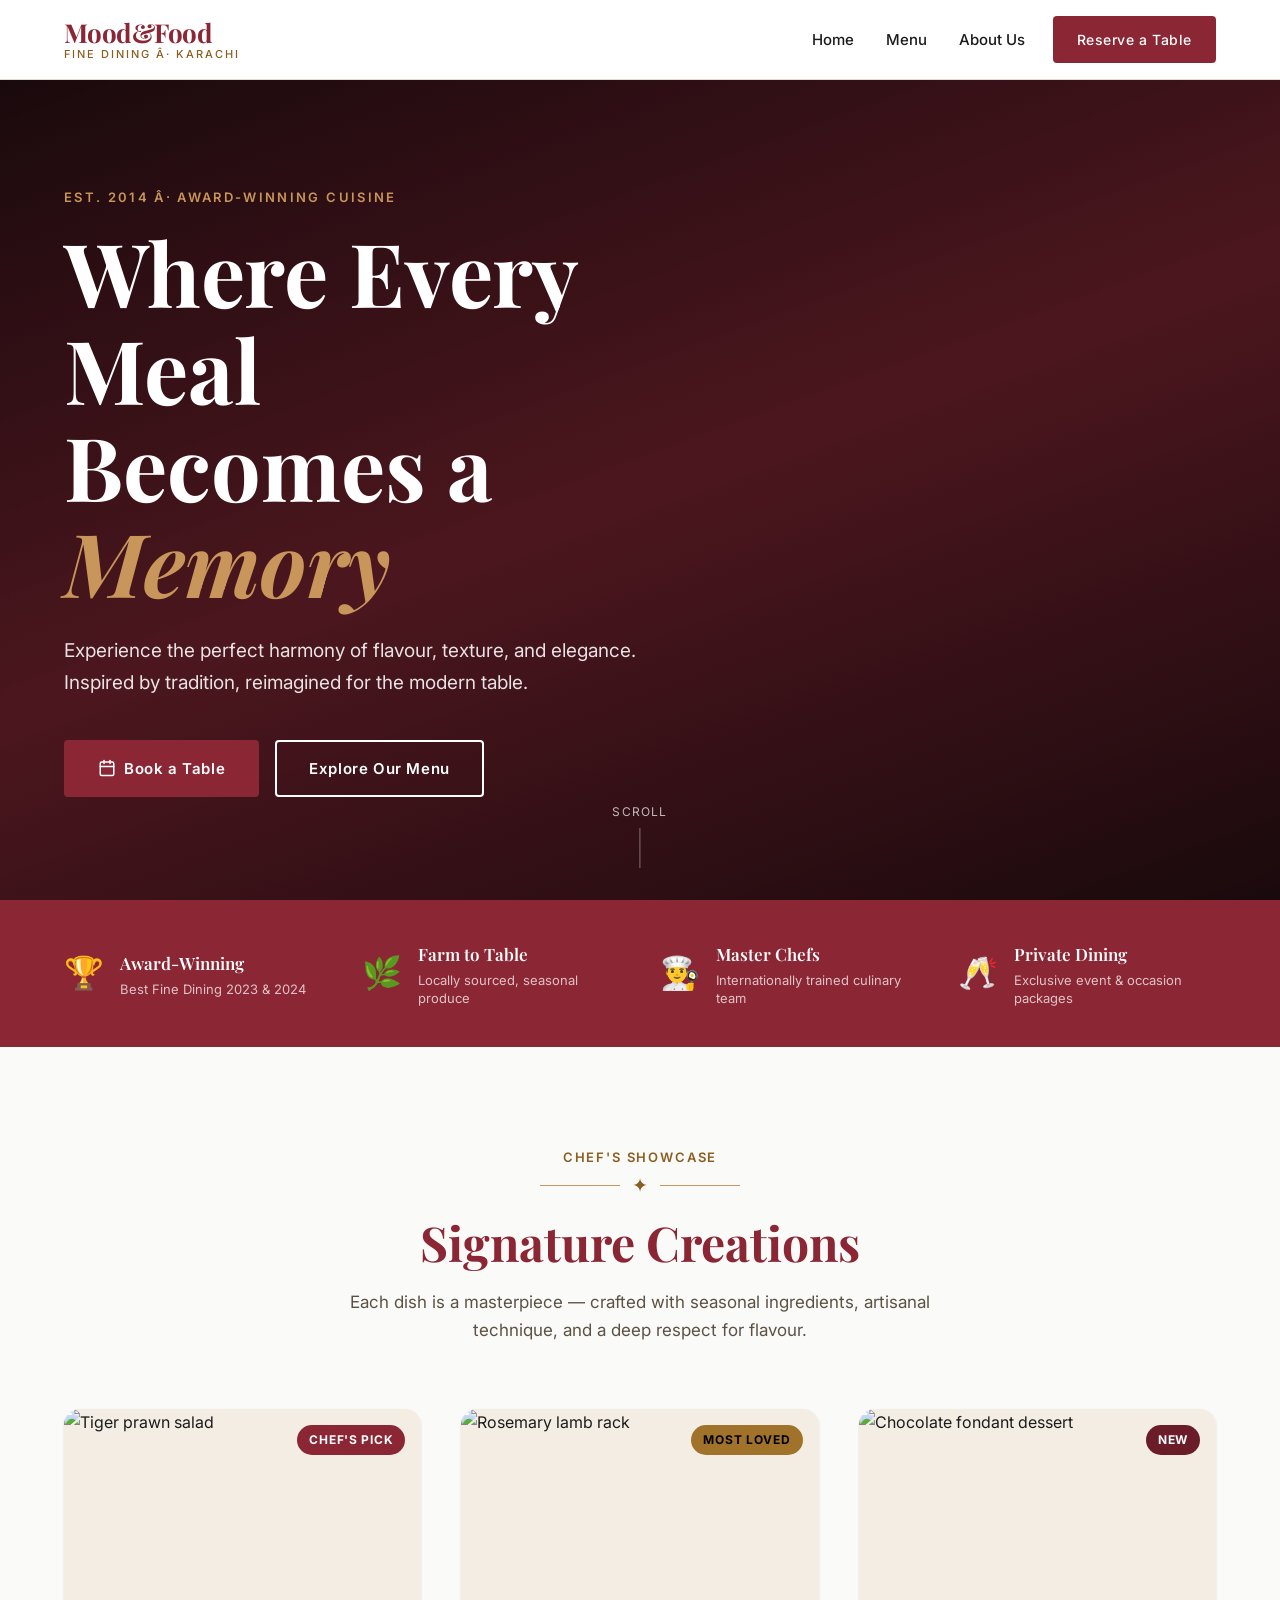
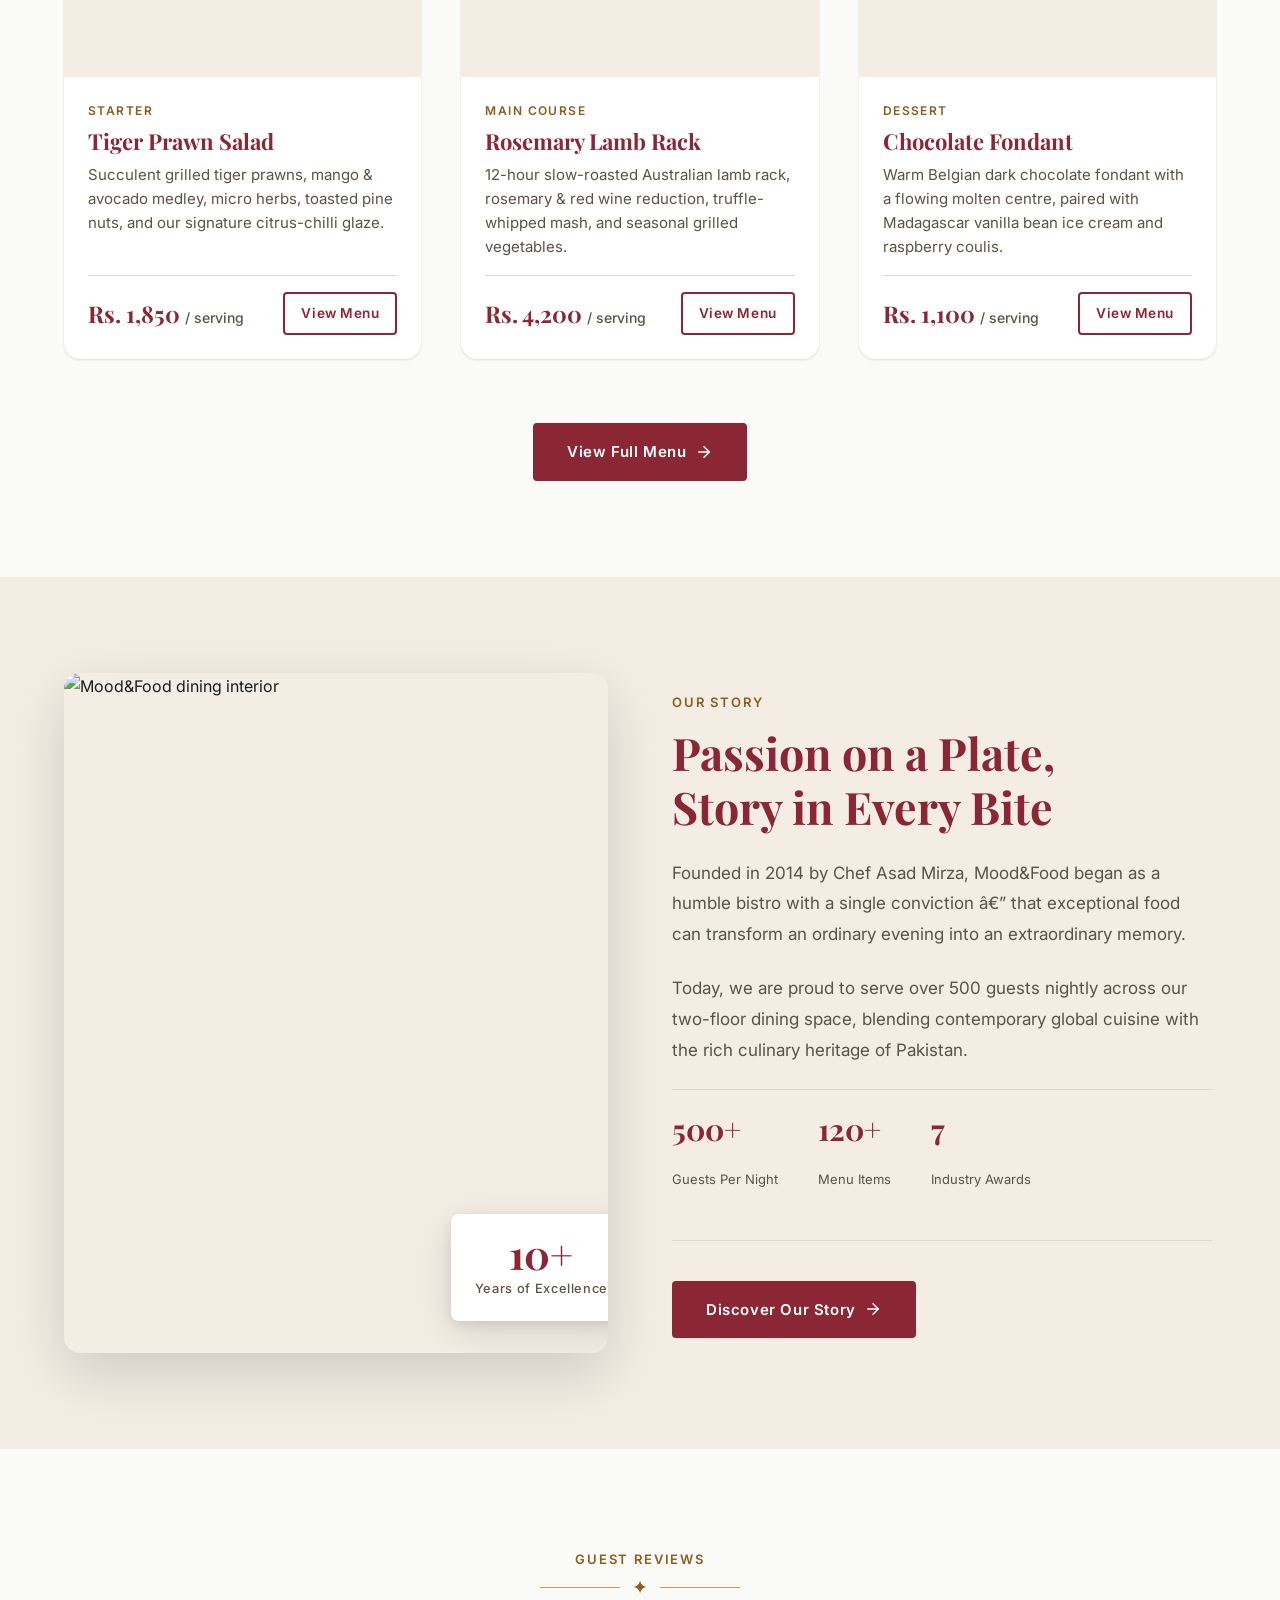
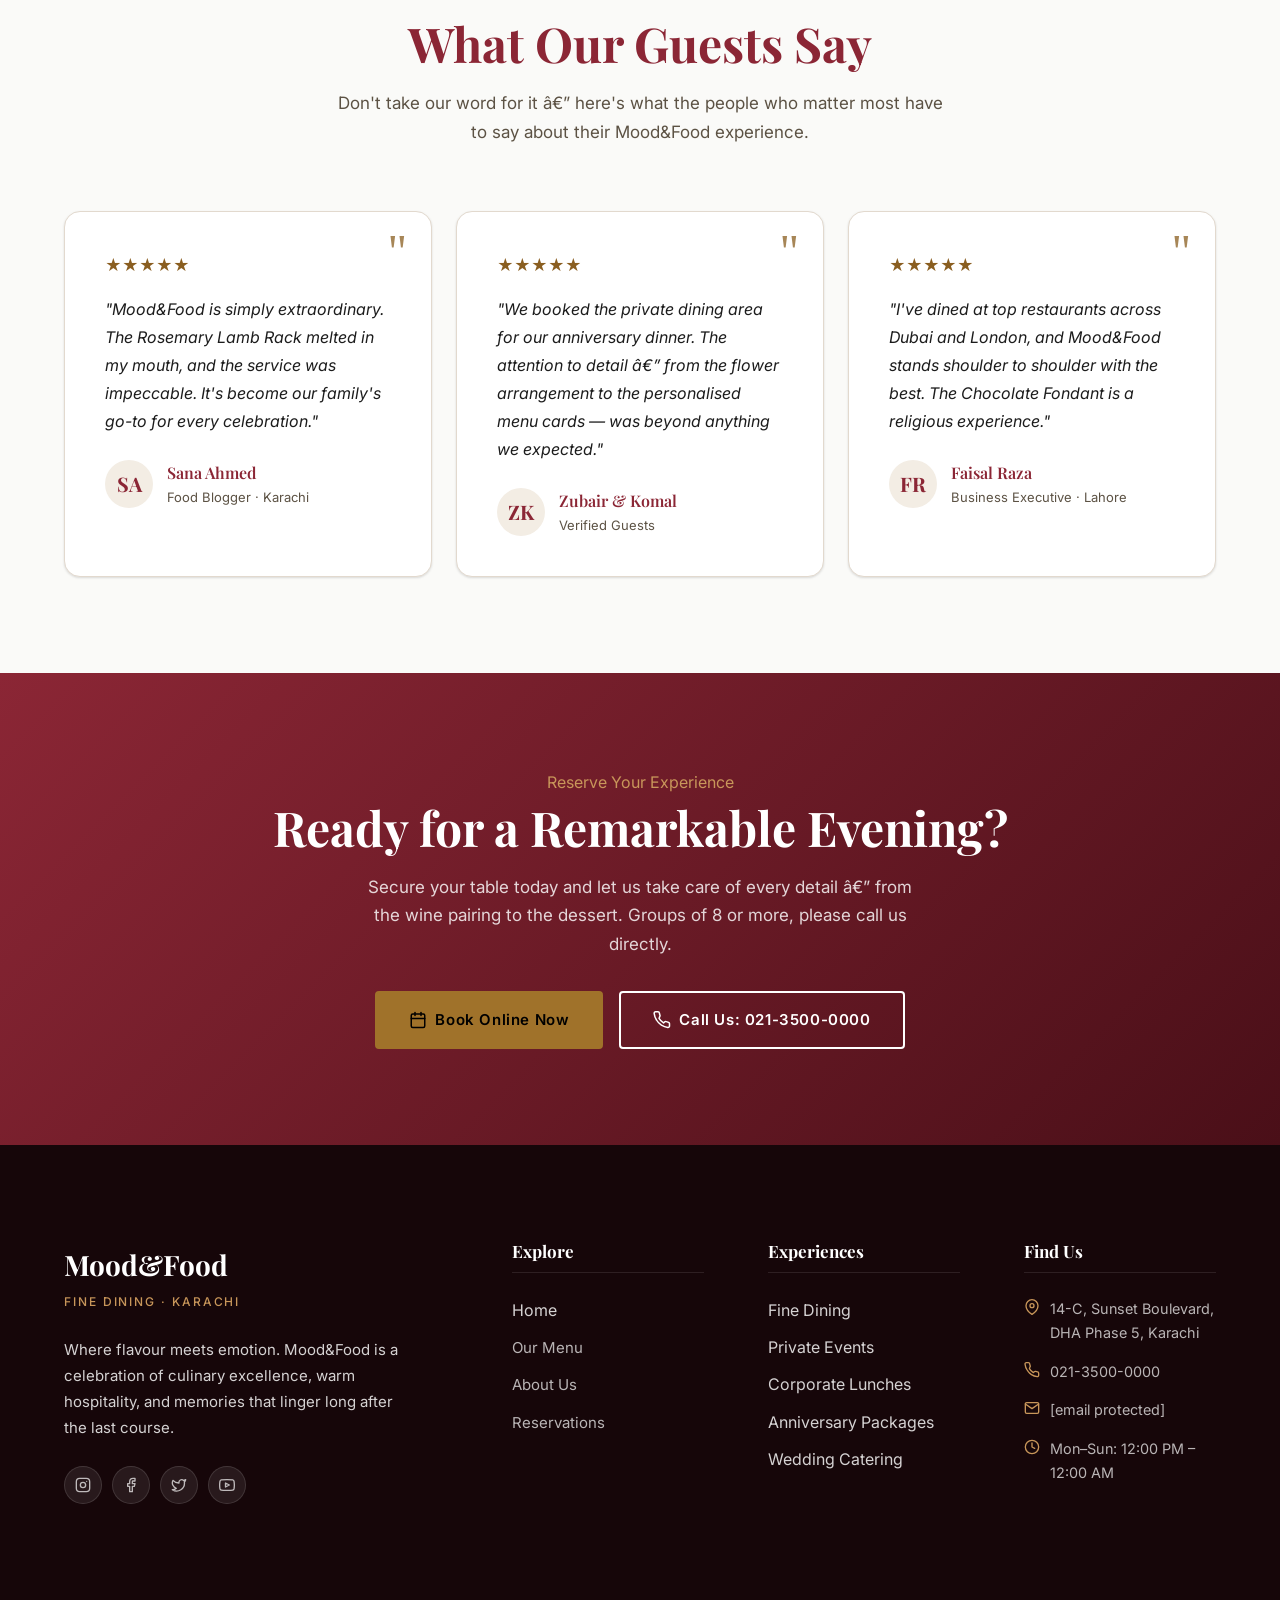
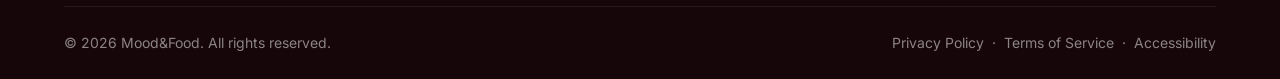
==== commit 6bb3542d: "Update index.html" ====
--- a/index.html
+++ b/index.html
@@ -1,454 +1,562 @@
 <!DOCTYPE html>
-
 <html lang="en">
 <head>
-<meta charset="utf-8"/>
-<meta content="width=device-width, initial-scale=1.0" name="viewport"/>
-<!-- Primary SEO -->
-<title>Mood&amp;Food — Premium Dining Experience | Karachi</title>
-<meta content="Mood&amp;Food is an award-winning fine-dining restaurant in Karachi offering authentic flavours, expertly crafted cuisine, and an unforgettable ambience. Book your table today." name="description"/>
-<meta content="Mood Food restaurant Karachi, fine dining Karachi, best restaurant Karachi, Pakistani cuisine, premium dining" name="keywords"/>
-<link href="https://moodfood.pk/" rel="canonical"/>
-<!-- Open Graph -->
-<meta content="website" property="og:type"/>
-<meta content="Mood&amp;Food — Premium Dining Experience" property="og:title"/>
-<meta content="Award-winning fine-dining restaurant in Karachi. Authentic flavours, expert craftsmanship, unforgettable ambience." property="og:description"/>
-<meta content="https://images.unsplash.com/photo-1414235077428-338989a2e8c0?w=1200&amp;q=80&amp;auto=format&amp;fit=crop" property="og:image"/>
-<meta content="https://moodfood.pk/" property="og:url"/>
-<meta content="Mood&amp;Food" property="og:site_name"/>
-<!-- Twitter Card -->
-<meta content="summary_large_image" name="twitter:card"/>
-<meta content="Mood&amp;Food — Premium Dining Experience" name="twitter:title"/>
-<meta content="Award-winning fine-dining restaurant in Karachi." name="twitter:description"/>
-<meta content="https://images.unsplash.com/photo-1414235077428-338989a2e8c0?w=1200&amp;q=80&amp;auto=format&amp;fit=crop" name="twitter:image"/>
-<!-- Google Fonts -->
-<link href="https://fonts.googleapis.com" rel="preconnect"/>
-<link crossorigin="" href="https://fonts.gstatic.com" rel="preconnect"/>
-<link href="https://fonts.googleapis.com/css2?family=Playfair+Display:ital,wght@0,400;0,600;0,700;1,400;1,600&amp;family=Inter:wght@400;500;600;700&amp;display=swap" rel="stylesheet"/>
-<!-- Stylesheet -->
-<link href="styles.css" rel="stylesheet"/>
-<!-- Favicon (SVG inline) -->
-<link href="data:image/svg+xml,&lt;svg xmlns='http://www.w3.org/2000/svg' viewBox='0 0 100 100'&gt;&lt;text y='.9em' font-size='90'&gt;🍷&lt;/text&gt;&lt;/svg&gt;" rel="icon"/>
+  <meta charset="UTF-8" />
+  <meta name="viewport" content="width=device-width, initial-scale=1.0" />
+
+  <!-- Primary SEO -->
+  <title>Mood&amp;Food â€” Premium Dining Experience | Karachi</title>
+  <meta name="description" content="Mood&amp;Food is an award-winning fine-dining restaurant in Karachi offering authentic flavours, expertly crafted cuisine, and an unforgettable ambience. Book your table today." />
+  <meta name="keywords" content="Mood Food restaurant Karachi, fine dining Karachi, best restaurant Karachi, Pakistani cuisine, premium dining" />
+  <link rel="canonical" href="https://moodfood.pk/" />
+
+  <!-- Open Graph -->
+  <meta property="og:type"        content="website" />
+  <meta property="og:title"       content="Mood&amp;Food â€” Premium Dining Experience" />
+  <meta property="og:description" content="Award-winning fine-dining restaurant in Karachi. Authentic flavours, expert craftsmanship, unforgettable ambience." />
+  <meta property="og:image"       content="https://images.unsplash.com/photo-1414235077428-338989a2e8c0?w=1200&q=80&auto=format&fit=crop" />
+  <meta property="og:url"         content="https://moodfood.pk/" />
+  <meta property="og:site_name"   content="Mood&amp;Food" />
+
+  <!-- Twitter Card -->
+  <meta name="twitter:card"        content="summary_large_image" />
+  <meta name="twitter:title"       content="Mood&amp;Food â€” Premium Dining Experience" />
+  <meta name="twitter:description" content="Award-winning fine-dining restaurant in Karachi." />
+  <meta name="twitter:image"       content="https://images.unsplash.com/photo-1414235077428-338989a2e8c0?w=1200&q=80&auto=format&fit=crop" />
+
+  <!-- Google Fonts -->
+  <link rel="preconnect" href="https://fonts.googleapis.com" />
+  <link rel="preconnect" href="https://fonts.gstatic.com" crossorigin />
+  <link href="https://fonts.googleapis.com/css2?family=Playfair+Display:ital,wght@0,400;0,600;0,700;1,400;1,600&family=Inter:wght@400;500;600;700&display=swap" rel="stylesheet" />
+
+  <!-- Stylesheet -->
+  <link rel="stylesheet" href="styles.css" />
+
+  <!-- Favicon (SVG inline) -->
+   <link rel="icon" href="data:image/svg+xml,<svg xmlns='http://www.w3.org/2000/svg' viewBox='0 0 100 100'><text y='.9em' font-size='90'>ðŸ·</text></svg>" />
 </head>
+
 <body>
-<!-- ╔═══════════════════════════════════════╗
-       ║  SKIP NAVIGATION LINK (Accessibility) ║
-       ╚═══════════════════════════════════════╝ -->
-<a class="skip-link" href="#main-content">Skip to main content</a>
-<!-- ╔═══════════════════════════════════════╗
-       ║  SITE HEADER / NAVIGATION             ║
-       ╚═══════════════════════════════════════╝ -->
-<header class="site-header" role="banner">
-<div class="container">
-<nav aria-label="Primary navigation" class="nav">
-<!-- Logo -->
-<a aria-label="Mood&amp;Food — Home" class="nav__logo" href="index.html">
-<span class="nav__logo-text">Mood&amp;Food</span>
-<span aria-hidden="true" class="nav__logo-tagline">Fine Dining · Karachi</span>
-</a>
-<!-- Mobile toggle -->
-<button aria-controls="navList" aria-expanded="false" aria-label="Open navigation menu" class="nav__toggle" id="navToggle">
-<span aria-hidden="true"></span>
-<span aria-hidden="true"></span>
-<span aria-hidden="true"></span>
-</button>
-<!-- Nav links -->
-<ul class="nav__list" id="navList" role="list">
-<li><span aria-current="page" class="nav__link">Home</span></li>
-<li><a class="nav__link" href="menu.html">Menu</a></li>
-<li><a class="nav__link" href="about.html">About Us</a></li>
-<li><a class="nav__link nav__cta btn btn--primary" href="reservation.html">Reserve a Table</a></li>
-</ul>
-</nav>
-</div>
-</header>
-<!-- ╔═══════════════════════════════════════╗
-       ║  MAIN CONTENT                         ║
-       ╚═══════════════════════════════════════╝ -->
-<main id="main-content">
-<!-- ── HERO ─────────────────────────────────────── -->
-<section aria-labelledby="heroHeading" class="hero">
-<div aria-label="Elegant restaurant interior with warm candlelit ambience" class="hero__bg" role="img"></div>
-<div aria-hidden="true" class="hero__overlay"></div>
-<div class="container">
-<div class="hero__content">
-<p class="hero__eyebrow">Est. 2014 · Award-Winning Cuisine</p>
-<h1 class="hero__title" id="heroHeading">
+
+  <!-- â•”â•â•â•â•â•â•â•â•â•â•â•â•â•â•â•â•â•â•â•â•â•â•â•â•â•â•â•â•â•â•â•â•â•â•â•â•â•â•â•â•—
+       â•‘  SKIP NAVIGATION LINK (Accessibility) â•‘
+       â•šâ•â•â•â•â•â•â•â•â•â•â•â•â•â•â•â•â•â•â•â•â•â•â•â•â•â•â•â•â•â•â•â•â•â•â•â•â•â•â•â• -->
+  <a class="skip-link" href="#main-content">Skip to main content</a>
+
+  <!-- â•”â•â•â•â•â•â•â•â•â•â•â•â•â•â•â•â•â•â•â•â•â•â•â•â•â•â•â•â•â•â•â•â•â•â•â•â•â•â•â•â•—
+       â•‘  SITE HEADER / NAVIGATION             â•‘
+       â•šâ•â•â•â•â•â•â•â•â•â•â•â•â•â•â•â•â•â•â•â•â•â•â•â•â•â•â•â•â•â•â•â•â•â•â•â•â•â•â•â• -->
+  <header class="site-header" role="banner">
+    <div class="container">
+      <nav class="nav" aria-label="Primary navigation">
+
+        <!-- Logo -->
+        <a href="index.html" class="nav__logo" aria-label="Mood&amp;Food â€” Home">
+          <span class="nav__logo-text">Mood&amp;Food</span>
+          <span class="nav__logo-tagline" aria-hidden="true">Fine Dining Â· Karachi</span>
+        </a>
+
+        <!-- Mobile toggle -->
+        <button
+          class="nav__toggle"
+          id="navToggle"
+          aria-controls="navList"
+          aria-expanded="false"
+          aria-label="Open navigation menu"
+        >
+          <span aria-hidden="true"></span>
+          <span aria-hidden="true"></span>
+          <span aria-hidden="true"></span>
+        </button>
+
+        <!-- Nav links -->
+        <ul class="nav__list" id="navList" role="list">
+          <li><span class="nav__link" aria-current="page">Home</span></li>
+          <li><a href="menu.html"        class="nav__link">Menu</a></li>
+          <li><a href="about.html"       class="nav__link">About Us</a></li>
+          <li><a href="reservation.html" class="nav__link nav__cta btn btn--primary">Reserve a Table</a></li>
+        </ul>
+
+      </nav>
+    </div>
+  </header>
+
+  
+  <!-- â•”â•â•â•â•â•â•â•â•â•â•â•â•â•â•â•â•â•â•â•â•â•â•â•â•â•â•â•â•â•â•â•â•â•â•â•â•â•â•â•â•—
+       â•‘  MAIN CONTENT                         â•‘
+       â•šâ•â•â•â•â•â•â•â•â•â•â•â•â•â•â•â•â•â•â•â•â•â•â•â•â•â•â•â•â•â•â•â•â•â•â•â•â•â•â•â• -->
+  <main id="main-content">
+
+    <!-- â”€â”€ HERO â”€â”€â”€â”€â”€â”€â”€â”€â”€â”€â”€â”€â”€â”€â”€â”€â”€â”€â”€â”€â”€â”€â”€â”€â”€â”€â”€â”€â”€â”€â”€â”€â”€â”€â”€â”€â”€â”€â”€ -->
+    <section class="hero" aria-labelledby="heroHeading">
+      <div class="hero__bg" role="img" aria-label="Elegant restaurant interior with warm candlelit ambience"></div>
+      <div class="hero__overlay" aria-hidden="true"></div>
+
+
+      <div class="container">
+        <div class="hero__content">
+          <p class="hero__eyebrow" aria-label="Since 2014">Est. 2014 Â· Award-Winning Cuisine</p>
+
+          <h1 class="hero__title" id="heroHeading">
             Where Every Meal <br/>Becomes a <em>Memory</em>
-</h1>
-<p class="hero__subtitle">
+          </h1>
+
+          <p class="hero__subtitle">
             Experience the perfect harmony of flavour, texture, and elegance.
             Inspired by tradition, reimagined for the modern table.
           </p>
-<div class="hero__actions">
-<a class="btn btn--primary" href="reservation.html">
-<svg aria-hidden="true" fill="none" height="18" stroke="currentColor" stroke-linecap="round" stroke-linejoin="round" stroke-width="2" viewbox="0 0 24 24" width="18"><rect height="18" rx="2" ry="2" width="18" x="3" y="4"></rect><line x1="16" x2="16" y1="2" y2="6"></line><line x1="8" x2="8" y1="2" y2="6"></line><line x1="3" x2="21" y1="10" y2="10"></line></svg>
+
+          <div class="hero__actions">
+            <a href="reservation.html" class="btn btn--primary">
+              <svg aria-hidden="true" width="18" height="18" viewBox="0 0 24 24" fill="none" stroke="currentColor" stroke-width="2" stroke-linecap="round" stroke-linejoin="round"><rect x="3" y="4" width="18" height="18" rx="2" ry="2"/><line x1="16" y1="2" x2="16" y2="6"/><line x1="8" y1="2" x2="8" y2="6"/><line x1="3" y1="10" x2="21" y2="10"/></svg>
               Book a Table
             </a>
-<a class="btn btn--ghost" href="menu.html">
+            <a href="menu.html" class="btn btn--ghost">
               Explore Our Menu
             </a>
-</div>
-</div>
-</div>
-<div aria-hidden="true" class="hero__scroll">
-<span>Scroll</span>
-<span class="hero__scroll-line"></span>
-</div>
-</section>
-<!-- ── FEATURES BAR ──────────────────────────────── -->
-<section aria-label="Restaurant highlights" class="features-bar">
-<div class="container">
-<ul class="features-bar__grid" role="list">
-<li class="feature-item">
-<span aria-hidden="true" class="feature-item__icon">🏆</span>
-<div>
-<h3 class="feature-item__title">Award-Winning</h3>
-<p class="feature-item__desc">Best Fine Dining 2023 &amp; 2024</p>
-</div>
-</li>
-<li class="feature-item">
-<span aria-hidden="true" class="feature-item__icon">🌿</span>
-<div>
-<h3 class="feature-item__title">Farm to Table</h3>
-<p class="feature-item__desc">Locally sourced, seasonal produce</p>
-</div>
-</li>
-<li class="feature-item">
-<span aria-hidden="true" class="feature-item__icon">👨‍🍳</span>
-<div>
-<h3 class="feature-item__title">Master Chefs</h3>
-<p class="feature-item__desc">Internationally trained culinary team</p>
-</div>
-</li>
-<li class="feature-item">
-<span aria-hidden="true" class="feature-item__icon">🥂</span>
-<div>
-<h3 class="feature-item__title">Private Dining</h3>
-<p class="feature-item__desc">Exclusive event &amp; occasion packages</p>
-</div>
-</li>
-</ul>
-</div>
-</section>
-<!-- ── FEATURED DISHES ───────────────────────────── -->
-<section aria-labelledby="dishesHeading" class="section" id="featured-dishes">
-<div class="container">
-<header class="section-header reveal">
-<p aria-level="3" class="eyebrow" role="heading">Chef's Showcase</p>
-<div aria-hidden="true" class="divider">
-<span class="divider__icon">✦</span>
-</div>
-<h2 id="dishesHeading">Signature Creations</h2>
-<p>Each dish is a masterpiece — crafted with seasonal ingredients, artisanal technique, and a deep respect for flavour.</p>
-</header>
-<div class="dishes-grid">
-<!-- Dish 1 -->
-<article aria-labelledby="dish1Title" class="dish-card reveal reveal-delay-1">
-<div class="dish-card__img-wrap">
-<img alt="Tiger prawn salad" class="dish-card__img" height="450" loading="lazy" src="https://images.unsplash.com/photo-1546069901-ba9599a7e63c?w=600&amp;q=80&amp;auto=format&amp;fit=crop" width="600"/>
-<span class="dish-card__badge">Chef's Pick</span>
-</div>
-<div class="dish-card__body">
-<p class="dish-card__category">Starter</p>
-<h3 class="dish-card__title" id="dish1Title">Tiger Prawn Salad</h3>
-<p class="dish-card__desc">
+          </div>
+        </div>
+      </div>
+
+      <div class="hero__scroll" aria-hidden="true">
+        <span>Scroll</span>
+        <span class="hero__scroll-line"></span>
+      </div>
+    </section>
+
+    <!-- Ã¢â€â‚¬Ã¢â€â‚¬ FEATURES BAR Ã¢â€â‚¬Ã¢â€â‚¬Ã¢â€â‚¬Ã¢â€â‚¬Ã¢â€â‚¬Ã¢â€â‚¬Ã¢â€â‚¬Ã¢â€â‚¬Ã¢â€â‚¬Ã¢â€â‚¬Ã¢â€â‚¬Ã¢â€â‚¬Ã¢â€â‚¬Ã¢â€â‚¬Ã¢â€â‚¬Ã¢â€â‚¬Ã¢â€â‚¬Ã¢â€â‚¬Ã¢â€â‚¬Ã¢â€â‚¬Ã¢â€â‚¬Ã¢â€â‚¬Ã¢â€â‚¬Ã¢â€â‚¬Ã¢â€â‚¬Ã¢â€â‚¬Ã¢â€â‚¬Ã¢â€â‚¬Ã¢â€â‚¬Ã¢â€â‚¬Ã¢â€â‚¬Ã¢â€â‚¬ -->
+    <section class="features-bar" aria-label="Restaurant highlights">
+      <div class="container">
+        <ul class="features-bar__grid" role="list">
+          <!-- FIX #1: replaced Ã°Å¸Ââ€  emoji with HTML entity -->
+          <li class="feature-item">
+            <span class="feature-item__icon" aria-hidden="true">&#x1F3C6;</span>
+            <div>
+              <div class="feature-item__title" role="heading" aria-level="3">Award-Winning</div>
+              <p class="feature-item__desc">Best Fine Dining 2023 &amp; 2024</p>
+            </div>
+          </li>
+          <!-- FIX #2: replaced Ã°Å¸Å’Â¿ emoji with HTML entity -->
+          <li class="feature-item">
+            <span class="feature-item__icon" aria-hidden="true">&#x1F33F;</span>
+            <div>
+              <div class="feature-item__title" role="heading" aria-level="3">Farm to Table</div>
+              <p class="feature-item__desc">Locally sourced, seasonal produce</p>
+            </div>
+          </li>
+          <!-- FIX #3: replaced Ã°Å¸â€˜Â¨Ã¢â‚¬ÂÃ°Å¸ÂÂ³ emoji with HTML entity -->
+          <li class="feature-item">
+            <span class="feature-item__icon" aria-hidden="true">&#x1F468;&#x200D;&#x1F373;</span>
+            <div>
+              <div class="feature-item__title" role="heading" aria-level="3">Master Chefs</div>
+              <p class="feature-item__desc">Internationally trained culinary team</p>
+            </div>
+          </li>
+          <!-- FIX #4: replaced Ã°Å¸Â¥â€š emoji with HTML entity -->
+          <li class="feature-item">
+            <span class="feature-item__icon" aria-hidden="true">&#x1F942;</span>
+            <div>
+              <div class="feature-item__title" role="heading" aria-level="3">Private Dining</div>
+              <p class="feature-item__desc">Exclusive event &amp; occasion packages</p>
+            </div>
+          </li>
+        </ul>
+      </div>
+    </section>
+
+    <!-- Ã¢â€â‚¬Ã¢â€â‚¬ FEATURED DISHES Ã¢â€â‚¬Ã¢â€â‚¬Ã¢â€â‚¬Ã¢â€â‚¬Ã¢â€â‚¬Ã¢â€â‚¬Ã¢â€â‚¬Ã¢â€â‚¬Ã¢â€â‚¬Ã¢â€â‚¬Ã¢â€â‚¬Ã¢â€â‚¬Ã¢â€â‚¬Ã¢â€â‚¬Ã¢â€â‚¬Ã¢â€â‚¬Ã¢â€â‚¬Ã¢â€â‚¬Ã¢â€â‚¬Ã¢â€â‚¬Ã¢â€â‚¬Ã¢â€â‚¬Ã¢â€â‚¬Ã¢â€â‚¬Ã¢â€â‚¬Ã¢â€â‚¬Ã¢â€â‚¬Ã¢â€â‚¬Ã¢â€â‚¬ -->
+    <section class="section" id="featured-dishes" aria-labelledby="dishesHeading">
+      <div class="container">
+
+        <header class="section-header reveal">
+          <p class="eyebrow">Chef's Showcase</p>
+          <!-- FIX #5: replaced Ã¢Å“Â¦ with HTML entity -->
+          <div class="divider" aria-hidden="true">
+            <span class="divider__icon">&#x2726;</span>
+          </div>
+          <h2 id="dishesHeading">Signature Creations</h2>
+          <!-- FIX #5: replaced Ã¢â‚¬â€ (em dash) with HTML entity &mdash; -->
+          <p>Each dish is a masterpiece &mdash; crafted with seasonal ingredients, artisanal technique, and a deep respect for flavour.</p>
+        </header>
+
+        <div class="dishes-grid">
+
+          <!-- Dish 1 -->
+          <article class="dish-card reveal reveal-delay-1" aria-labelledby="dish1Title">
+            <div class="dish-card__img-wrap">
+              <img
+                src="https://images.unsplash.com/photo-1546069901-ba9599a7e63c?w=600&q=80&auto=format&fit=crop"
+                alt="Tiger prawn salad"
+                class="dish-card__img"
+                loading="lazy"
+                width="600"
+                height="450"
+              />
+              <span class="dish-card__badge">Chef's Pick</span>
+            </div>
+            <div class="dish-card__body">
+              <p class="dish-card__category">Starter</p>
+              <h3 class="dish-card__title" id="dish1Title">Tiger Prawn Salad</h3>
+              <p class="dish-card__desc">
                 Succulent grilled tiger prawns, mango &amp; avocado medley, micro herbs, toasted pine nuts, and our signature citrus-chilli glaze.
               </p>
-<div class="dish-card__footer">
-<p class="dish-card__price">
+              <div class="dish-card__footer">
+                <p class="dish-card__price">
                   Rs. 1,850 <span>/ serving</span>
-</p>
-<a aria-label="View menu for Tiger Prawn Salad" class="btn btn--outline" href="menu.html" style="padding:.5rem 1rem;font-size:.85rem;">View Menu</a>
-</div>
-</div>
-</article>
-<!-- Dish 2 -->
-<article aria-labelledby="dish2Title" class="dish-card reveal reveal-delay-2">
-<div class="dish-card__img-wrap">
-<img alt="Rosemary lamb rack" class="dish-card__img" height="450" loading="lazy" src="https://images.unsplash.com/photo-1558030006-450675393462?w=600&amp;q=80&amp;auto=format&amp;fit=crop" width="600"/>
-<span class="dish-card__badge" style="background:var(--color-accent-dark)">Most Loved</span>
-</div>
-<div class="dish-card__body">
-<p class="dish-card__category">Main Course</p>
-<h3 class="dish-card__title" id="dish2Title">Rosemary Lamb Rack</h3>
-<p class="dish-card__desc">
+                </p>
+                <a href="menu.html" class="btn btn--outline" style="padding:.5rem 1rem;font-size:.85rem;">View Menu</a>
+              </div>
+            </div>
+          </article>
+
+          <!-- Dish 2 -->
+          <article class="dish-card reveal reveal-delay-2" aria-labelledby="dish2Title">
+            <div class="dish-card__img-wrap">
+              <img
+                src="https://images.unsplash.com/photo-1558030006-450675393462?w=600&q=80&auto=format&fit=crop"
+                alt="Rosemary lamb rack"
+                class="dish-card__img"
+                loading="lazy"
+                width="600"
+                height="450"
+              />
+              <span class="dish-card__badge" style="background:var(--color-accent-dark)">Most Loved</span>
+            </div>
+            <div class="dish-card__body">
+              <p class="dish-card__category">Main Course</p>
+              <h3 class="dish-card__title" id="dish2Title">Rosemary Lamb Rack</h3>
+              <p class="dish-card__desc">
                 12-hour slow-roasted Australian lamb rack, rosemary &amp; red wine reduction, truffle-whipped mash, and seasonal grilled vegetables.
               </p>
-<div class="dish-card__footer">
-<p class="dish-card__price">
+              <div class="dish-card__footer">
+                <p class="dish-card__price">
                   Rs. 4,200 <span>/ serving</span>
-</p>
-<a aria-label="View menu for Rosemary Lamb Rack" class="btn btn--outline" href="menu.html" style="padding:.5rem 1rem;font-size:.85rem;">View Menu</a>
-</div>
-</div>
-</article>
-<!-- Dish 3 -->
-<article aria-labelledby="dish3Title" class="dish-card reveal reveal-delay-3">
-<div class="dish-card__img-wrap">
-<img alt="Chocolate fondant dessert" class="dish-card__img" height="450" loading="lazy" src="https://images.unsplash.com/photo-1488477181946-6428a0291777?w=600&amp;q=80&amp;auto=format&amp;fit=crop" width="600"/>
-<span class="dish-card__badge" style="background:#6A1C28">New</span>
-</div>
-<div class="dish-card__body">
-<p class="dish-card__category">Dessert</p>
-<h3 class="dish-card__title" id="dish3Title">Chocolate Fondant</h3>
-<p class="dish-card__desc">
+                </p>
+                <a href="menu.html" class="btn btn--outline" style="padding:.5rem 1rem;font-size:.85rem;">View Menu</a>
+              </div>
+            </div>
+          </article>
+
+          <!-- Dish 3 -->
+          <article class="dish-card reveal reveal-delay-3" aria-labelledby="dish3Title">
+            <div class="dish-card__img-wrap">
+              <img
+                src="https://images.unsplash.com/photo-1488477181946-6428a0291777?w=600&q=80&auto=format&fit=crop"
+                alt="Chocolate fondant dessert"
+                class="dish-card__img"
+                loading="lazy"
+                width="600"
+                height="450"
+              />
+              <span class="dish-card__badge" style="background:#6A1C28">New</span>
+            </div>
+            <div class="dish-card__body">
+              <p class="dish-card__category">Dessert</p>
+              <h3 class="dish-card__title" id="dish3Title">Chocolate Fondant</h3>
+              <p class="dish-card__desc">
                 Warm Belgian dark chocolate fondant with a flowing molten centre, paired with Madagascar vanilla bean ice cream and raspberry coulis.
               </p>
-<div class="dish-card__footer">
-<p class="dish-card__price">
+              <div class="dish-card__footer">
+                <p class="dish-card__price">
                   Rs. 1,100 <span>/ serving</span>
-</p>
-<a aria-label="View menu for Chocolate Fondant" class="btn btn--outline" href="menu.html" style="padding:.5rem 1rem;font-size:.85rem;">View Menu</a>
-</div>
-</div>
-</article>
-</div>
-<div class="reveal" style="text-align:center; margin-top:var(--space-xl);">
-<a class="btn btn--primary" href="menu.html">
+                </p>
+                <a href="menu.html" class="btn btn--outline" style="padding:.5rem 1rem;font-size:.85rem;">View Menu</a>
+              </div>
+            </div>
+          </article>
+
+        </div>
+
+        <div style="text-align:center; margin-top:var(--space-xl);" class="reveal">
+          <a href="menu.html" class="btn btn--primary">
             View Full Menu
-            <svg aria-hidden="true" fill="none" height="18" stroke="currentColor" stroke-linecap="round" stroke-linejoin="round" stroke-width="2" viewbox="0 0 24 24" width="18"><line x1="5" x2="19" y1="12" y2="12"></line><polyline points="12 5 19 12 12 19"></polyline></svg>
-</a>
-</div>
-</div>
-</section>
-<!-- ── ABOUT PREVIEW ─────────────────────────────── -->
-<section aria-labelledby="aboutPreviewHeading" class="section section--alt" id="about-preview">
-<div class="container">
-<div class="about-preview">
-<div class="about-preview__img-wrap reveal">
-<img alt="Mood&amp;Food dining interior" class="about-preview__img" height="1125" loading="lazy" src="https://images.unsplash.com/photo-1517248135467-4c7edcad34c4?w=900&amp;q=80&amp;auto=format&amp;fit=crop" width="900"/>
-<div aria-hidden="true" class="about-preview__img-badge">
-<span class="number">10+</span>
-<span class="label">Years of Excellence</span>
-</div>
-</div>
-<div class="about-preview__content reveal reveal-delay-2">
-<p aria-level="3" class="eyebrow" role="heading">Our Story</p>
-<h2 id="aboutPreviewHeading">
+            <svg aria-hidden="true" width="18" height="18" viewBox="0 0 24 24" fill="none" stroke="currentColor" stroke-width="2" stroke-linecap="round" stroke-linejoin="round"><line x1="5" y1="12" x2="19" y2="12"/><polyline points="12 5 19 12 12 19"/></svg>
+          </a>
+        </div>
+
+      </div>
+    </section>
+    <!-- â”€â”€ ABOUT PREVIEW â”€â”€â”€â”€â”€â”€â”€â”€â”€â”€â”€â”€â”€â”€â”€â”€â”€â”€â”€â”€â”€â”€â”€â”€â”€â”€â”€â”€â”€â”€â”€ -->
+    <section class="section section--alt" id="about-preview" aria-labelledby="aboutPreviewHeading">
+      <div class="container">
+        <div class="about-preview">
+
+          <div class="about-preview__img-wrap reveal">
+            <img
+              src="https://images.unsplash.com/photo-1517248135467-4c7edcad34c4?w=900&q=80&auto=format&fit=crop"
+              alt="Mood&amp;Food dining interior"
+              class="about-preview__img"
+              loading="lazy"
+              width="900"
+              height="1125"
+            />
+            <div class="about-preview__img-badge" aria-hidden="true">
+              <span class="number">10+</span>
+              <span class="label">Years of Excellence</span>
+            </div>
+          </div>
+
+          <div class="about-preview__content reveal reveal-delay-2">
+            <p class="eyebrow">Our Story</p>
+            <h2 id="aboutPreviewHeading">
               Passion on a Plate, <br/>Story in Every Bite
             </h2>
-<p>
-              Founded in 2014 by Chef Asad Mirza, Mood&amp;Food began as a humble bistro with a single conviction — that exceptional food can transform an ordinary evening into an extraordinary memory.
+            <p>
+              Founded in 2014 by Chef Asad Mirza, Mood&amp;Food began as a humble bistro with a single conviction â€” that exceptional food can transform an ordinary evening into an extraordinary memory.
             </p>
-<p>
+            <p>
               Today, we are proud to serve over 500 guests nightly across our two-floor dining space, blending contemporary global cuisine with the rich culinary heritage of Pakistan.
             </p>
-<div aria-label="Restaurant achievements" class="about-preview__stats">
-<div class="about-preview__stat">
-<p class="num">500+</p>
-<p class="lbl">Guests Per Night</p>
-</div>
-<div class="about-preview__stat">
-<p class="num">120+</p>
-<p class="lbl">Menu Items</p>
-</div>
-<div class="about-preview__stat">
-<p class="num">7</p>
-<p class="lbl">Industry Awards</p>
-</div>
-</div>
-<a class="btn btn--primary" href="about.html">
+
+            <div class="about-preview__stats" aria-label="Restaurant achievements">
+              <div class="about-preview__stat">
+                <p class="num">500+</p>
+                <p class="lbl">Guests Per Night</p>
+              </div>
+              <div class="about-preview__stat">
+                <p class="num">120+</p>
+                <p class="lbl">Menu Items</p>
+              </div>
+              <div class="about-preview__stat">
+                <p class="num">7</p>
+                <p class="lbl">Industry Awards</p>
+              </div>
+            </div>
+
+            <a href="about.html" class="btn btn--primary">
               Discover Our Story
-              <svg aria-hidden="true" fill="none" height="18" stroke="currentColor" stroke-linecap="round" stroke-linejoin="round" stroke-width="2" viewbox="0 0 24 24" width="18"><line x1="5" x2="19" y1="12" y2="12"></line><polyline points="12 5 19 12 12 19"></polyline></svg>
-</a>
-</div>
-</div>
-</div>
-</section>
-<!-- ── TESTIMONIALS ──────────────────────────────── -->
-<section aria-labelledby="testimonialsHeading" class="section" id="testimonials">
-<div class="container">
-<header class="section-header reveal">
-<p aria-level="3" class="eyebrow" role="heading">Guest Reviews</p>
-<div aria-hidden="true" class="divider">
-<span class="divider__icon">✦</span>
-</div>
-<h2 id="testimonialsHeading">What Our Guests Say</h2>
-<p>Don't take our word for it — here's what the people who matter most have to say about their Mood&amp;Food experience.</p>
-</header>
-<div class="testimonials-grid">
-<!-- Testimonial 1 -->
-<article aria-labelledby="t1Name" class="testimonial-card reveal reveal-delay-1">
-<div aria-hidden="true" class="testimonial-card__quote-icon">"</div>
-<div aria-label="5 out of 5 stars" class="testimonial-card__stars" role="img">
-<span aria-hidden="true">★★★★★</span>
-</div>
-<blockquote>
-<p class="testimonial-card__text">
+              <svg aria-hidden="true" width="18" height="18" viewBox="0 0 24 24" fill="none" stroke="currentColor" stroke-width="2" stroke-linecap="round" stroke-linejoin="round"><line x1="5" y1="12" x2="19" y2="12"/><polyline points="12 5 19 12 12 19"/></svg>
+            </a>
+          </div>
+
+        </div>
+      </div>
+    </section>
+
+    <!-- Ã¢â€â‚¬Ã¢â€â‚¬ TESTIMONIALS Ã¢â€â‚¬Ã¢â€â‚¬Ã¢â€â‚¬Ã¢â€â‚¬Ã¢â€â‚¬Ã¢â€â‚¬Ã¢â€â‚¬Ã¢â€â‚¬Ã¢â€â‚¬Ã¢â€â‚¬Ã¢â€â‚¬Ã¢â€â‚¬Ã¢â€â‚¬Ã¢â€â‚¬Ã¢â€â‚¬Ã¢â€â‚¬Ã¢â€â‚¬Ã¢â€â‚¬Ã¢â€â‚¬Ã¢â€â‚¬Ã¢â€â‚¬Ã¢â€â‚¬Ã¢â€â‚¬Ã¢â€â‚¬Ã¢â€â‚¬Ã¢â€â‚¬Ã¢â€â‚¬Ã¢â€â‚¬Ã¢â€â‚¬Ã¢â€â‚¬Ã¢â€â‚¬Ã¢â€â‚¬ -->
+    <section class="section" id="testimonials" aria-labelledby="testimonialsHeading">
+      <div class="container">
+
+        <header class="section-header reveal">
+          <p class="eyebrow">Guest Reviews</p>
+          <!-- FIX #5: Ã¢Å“Â¦ divider icon entity (also in testimonials section) -->
+          <div class="divider" aria-hidden="true">
+            <span class="divider__icon">&#x2726;</span>
+          </div>
+          <h2 id="testimonialsHeading">What Our Guests Say</h2>
+          <p>Don't take our word for it â€” here's what the people who matter most have to say about their Mood&amp;Food experience.</p>
+        </header>
+
+        <div class="testimonials-grid">
+
+          <!-- Testimonial 1 -->
+          <article class="testimonial-card reveal reveal-delay-1" aria-labelledby="t1Name">
+            <div class="testimonial-card__quote-icon" aria-hidden="true">"</div>
+            <!-- FIX #6: replaced Ã¢Ëœâ€¦Ã¢Ëœâ€¦Ã¢Ëœâ€¦Ã¢Ëœâ€¦Ã¢Ëœâ€¦ with HTML entities -->
+            <div class="testimonial-card__stars" aria-label="5 out of 5 stars" role="img">
+              <span aria-hidden="true">&#x2605;&#x2605;&#x2605;&#x2605;&#x2605;</span>
+            </div>
+            <blockquote>
+              <p class="testimonial-card__text">
                 "Mood&amp;Food is simply extraordinary. The Rosemary Lamb Rack melted in my mouth, and the service was impeccable. It's become our family's go-to for every celebration."
               </p>
-</blockquote>
-<div class="testimonial-card__author">
-<div aria-hidden="true" class="testimonial-card__avatar">SA</div>
-<div>
-<p class="testimonial-card__name" id="t1Name">Sana Ahmed</p>
-<p class="testimonial-card__role">Food Blogger · Karachi</p>
-</div>
-</div>
-</article>
-<!-- Testimonial 2 -->
-<article aria-labelledby="t2Name" class="testimonial-card reveal reveal-delay-2">
-<div aria-hidden="true" class="testimonial-card__quote-icon">"</div>
-<div aria-label="5 out of 5 stars" class="testimonial-card__stars" role="img">
-<span aria-hidden="true">★★★★★</span>
-</div>
-<blockquote>
-<p class="testimonial-card__text">
-                "We booked the private dining area for our anniversary dinner. The attention to detail — from the flower arrangement to the personalised menu cards — was beyond anything we expected."
+            </blockquote>
+            <div class="testimonial-card__author">
+              <div class="testimonial-card__avatar" aria-hidden="true">SA</div>
+              <div>
+                <p class="testimonial-card__name" id="t1Name">Sana Ahmed</p>
+                <!-- FIX #9: Ã‚Â· replaced with &middot; -->
+                <p class="testimonial-card__role">Food Blogger &middot; Karachi</p>
+              </div>
+            </div>
+          </article>
+
+          <!-- Testimonial 2 -->
+          <article class="testimonial-card reveal reveal-delay-2" aria-labelledby="t2Name">
+            <div class="testimonial-card__quote-icon" aria-hidden="true">"</div>
+            <!-- FIX #7: replaced Ã¢Ëœâ€¦Ã¢Ëœâ€¦Ã¢Ëœâ€¦Ã¢Ëœâ€¦Ã¢Ëœâ€¦ with HTML entities -->
+            <div class="testimonial-card__stars" aria-label="5 out of 5 stars" role="img">
+              <span aria-hidden="true">&#x2605;&#x2605;&#x2605;&#x2605;&#x2605;</span>
+            </div>
+            <blockquote>
+              <p class="testimonial-card__text">
+                "We booked the private dining area for our anniversary dinner. The attention to detail â€” from the flower arrangement to the personalised menu cards &mdash; was beyond anything we expected."
               </p>
-</blockquote>
-<div class="testimonial-card__author">
-<div aria-hidden="true" class="testimonial-card__avatar">ZK</div>
-<div>
-<p class="testimonial-card__name" id="t2Name">Zubair &amp; Komal</p>
-<p class="testimonial-card__role">Verified Guests</p>
-</div>
-</div>
-</article>
-<!-- Testimonial 3 -->
-<article aria-labelledby="t3Name" class="testimonial-card reveal reveal-delay-3">
-<div aria-hidden="true" class="testimonial-card__quote-icon">"</div>
-<div aria-label="5 out of 5 stars" class="testimonial-card__stars" role="img">
-<span aria-hidden="true">★★★★★</span>
-</div>
-<blockquote>
-<p class="testimonial-card__text">
+            </blockquote>
+            <div class="testimonial-card__author">
+              <div class="testimonial-card__avatar" aria-hidden="true">ZK</div>
+              <div>
+                <p class="testimonial-card__name" id="t2Name">Zubair &amp; Komal</p>
+                <p class="testimonial-card__role">Verified Guests</p>
+              </div>
+            </div>
+          </article>
+
+          <!-- Testimonial 3 -->
+          <article class="testimonial-card reveal reveal-delay-3" aria-labelledby="t3Name">
+            <div class="testimonial-card__quote-icon" aria-hidden="true">"</div>
+            <!-- FIX #8: replaced Ã¢Ëœâ€¦Ã¢Ëœâ€¦Ã¢Ëœâ€¦Ã¢Ëœâ€¦Ã¢Ëœâ€¦ with HTML entities -->
+            <div class="testimonial-card__stars" aria-label="5 out of 5 stars" role="img">
+              <span aria-hidden="true">&#x2605;&#x2605;&#x2605;&#x2605;&#x2605;</span>
+            </div>
+            <blockquote>
+              <p class="testimonial-card__text">
                 "I've dined at top restaurants across Dubai and London, and Mood&amp;Food stands shoulder to shoulder with the best. The Chocolate Fondant is a religious experience."
               </p>
-</blockquote>
-<div class="testimonial-card__author">
-<div aria-hidden="true" class="testimonial-card__avatar">FR</div>
-<div>
-<p class="testimonial-card__name" id="t3Name">Faisal Raza</p>
-<p class="testimonial-card__role">Business Executive · Lahore</p>
-</div>
-</div>
-</article>
-</div>
-</div>
-</section>
-<!-- ── RESERVATION CTA BANNER ────────────────────── -->
-<section aria-labelledby="ctaBannerHeading" class="section" style="background: linear-gradient(135deg, var(--color-primary) 0%, #4a0f18 100%); color: white; text-align: center;">
-<div class="container" style="position:relative;z-index:1;">
-<p aria-level="3" class="eyebrow" role="heading" style="color:var(--color-accent);">Reserve Your Experience</p>
-<h2 id="ctaBannerHeading" style="color:white; font-size:clamp(2rem,4vw,3rem); margin-bottom:1rem;">
+            </blockquote>
+            <div class="testimonial-card__author">
+              <div class="testimonial-card__avatar" aria-hidden="true">FR</div>
+              <div>
+                <p class="testimonial-card__name" id="t3Name">Faisal Raza</p>
+                <!-- FIX #9: Ã‚Â· replaced with &middot; -->
+                <p class="testimonial-card__role">Business Executive &middot; Lahore</p>
+              </div>
+            </div>
+          </article>
+
+        </div>
+
+      </div>
+    </section>
+
+        <!-- â”€â”€ RESERVATION CTA BANNER â”€â”€â”€â”€â”€â”€â”€â”€â”€â”€â”€â”€â”€â”€â”€â”€â”€â”€â”€â”€â”€â”€ -->
+    <section
+      class="section"
+      style="background: linear-gradient(135deg, var(--color-primary) 0%, #4a0f18 100%); color: white; text-align: center;"
+      aria-labelledby="ctaBannerHeading"
+    >
+      <div class="container" style="position:relative;z-index:1;">
+        <p class="eyebrow" style="color:var(--color-accent);">Reserve Your Experience</p>
+        <h2 id="ctaBannerHeading" style="color:white; font-size:clamp(2rem,4vw,3rem); margin-bottom:1rem;">
           Ready for a Remarkable Evening?
         </h2>
-<p style="color:rgba(255,255,255,.82); max-width:52ch; margin:0 auto 2rem; font-size:1.0625rem;">
-          Secure your table today and let us take care of every detail — from the wine pairing to the dessert. Groups of 8 or more, please call us directly.
+        <p style="color:rgba(255,255,255,.82); max-width:52ch; margin:0 auto 2rem; font-size:1.0625rem;">
+          Secure your table today and let us take care of every detail â€” from the wine pairing to the dessert. Groups of 8 or more, please call us directly.
         </p>
-<div style="display:flex; gap:1rem; justify-content:center; flex-wrap:wrap;">
-<a class="btn btn--accent" href="reservation.html">
-<svg aria-hidden="true" fill="none" height="18" stroke="currentColor" stroke-linecap="round" stroke-linejoin="round" stroke-width="2" viewbox="0 0 24 24" width="18"><rect height="18" rx="2" ry="2" width="18" x="3" y="4"></rect><line x1="16" x2="16" y1="2" y2="6"></line><line x1="8" x2="8" y1="2" y2="6"></line><line x1="3" x2="21" y1="10" y2="10"></line></svg>
+        <div style="display:flex; gap:1rem; justify-content:center; flex-wrap:wrap;">
+          <a href="reservation.html" class="btn btn--accent">
+            <svg aria-hidden="true" width="18" height="18" viewBox="0 0 24 24" fill="none" stroke="currentColor" stroke-width="2" stroke-linecap="round" stroke-linejoin="round"><rect x="3" y="4" width="18" height="18" rx="2" ry="2"/><line x1="16" y1="2" x2="16" y2="6"/><line x1="8" y1="2" x2="8" y2="6"/><line x1="3" y1="10" x2="21" y2="10"/></svg>
             Book Online Now
           </a>
-<a class="btn btn--ghost" href="tel:+922135XXXXXX">
-<svg aria-hidden="true" fill="none" height="18" stroke="currentColor" stroke-linecap="round" stroke-linejoin="round" stroke-width="2" viewbox="0 0 24 24" width="18"><path d="M22 16.92v3a2 2 0 0 1-2.18 2 19.79 19.79 0 0 1-8.63-3.07A19.5 19.5 0 0 1 4.69 12 19.79 19.79 0 0 1 1.61 3.46 2 2 0 0 1 3.57 1h3a2 2 0 0 1 2 1.72 12.84 12.84 0 0 0 .7 2.81 2 2 0 0 1-.45 2.11L8.09 9.91a16 16 0 0 0 6 6l1.27-1.27a2 2 0 0 1 2.11-.45 12.84 12.84 0 0 0 2.81.7A2 2 0 0 1 22 16.92z"></path></svg>
+          <a href="tel:+922135XXXXXX" class="btn btn--ghost">
+            <svg aria-hidden="true" width="18" height="18" viewBox="0 0 24 24" fill="none" stroke="currentColor" stroke-width="2" stroke-linecap="round" stroke-linejoin="round"><path d="M22 16.92v3a2 2 0 0 1-2.18 2 19.79 19.79 0 0 1-8.63-3.07A19.5 19.5 0 0 1 4.69 12 19.79 19.79 0 0 1 1.61 3.46 2 2 0 0 1 3.57 1h3a2 2 0 0 1 2 1.72 12.84 12.84 0 0 0 .7 2.81 2 2 0 0 1-.45 2.11L8.09 9.91a16 16 0 0 0 6 6l1.27-1.27a2 2 0 0 1 2.11-.45 12.84 12.84 0 0 0 2.81.7A2 2 0 0 1 22 16.92z"/></svg>
             Call Us: 021-3500-0000
           </a>
-</div>
-</div>
-</section>
-</main>
-<!-- SITE FOOTER -->
-<footer class="site-footer" role="contentinfo">
-<div class="container">
-<div class="footer-main">
-<!-- Brand column -->
-<div class="footer-brand">
-<a aria-label="Mood&amp;Food Homepage" href="index.html">
-<span class="logo-text">Mood&amp;Food</span>
-<span class="logo-tagline">Fine Dining · Karachi</span>
-</a>
-<p>
+        </div>
+      </div>
+    </section>
+
+  </main>
+
+  <!-- SITE FOOTER -->
+  <footer class="site-footer" role="contentinfo">
+    <div class="container">
+
+      <div class="footer-main">
+
+        <!-- Brand column -->
+        <div class="footer-brand">
+          <a href="index.html" aria-label="Mood&amp;Food Homepage">
+            <span class="logo-text">Mood&amp;Food</span>
+            <!-- FIX #9: replaced Ã‚Â· with &middot; in footer tagline -->
+            <span class="logo-tagline">Fine Dining &middot; Karachi</span>
+          </a>
+          <p>
             Where flavour meets emotion. Mood&amp;Food is a celebration of culinary excellence, warm hospitality, and memories that linger long after the last course.
           </p>
-<nav aria-label="Social media links">
-<ul class="footer-social" role="list">
-<li>
-<span aria-label="Mood&amp;Food on Instagram" class="social-link" role="img">
-<svg aria-hidden="true" fill="none" height="16" stroke="currentColor" stroke-linecap="round" stroke-linejoin="round" stroke-width="2" viewbox="0 0 24 24" width="16"><rect height="20" rx="5" ry="5" width="20" x="2" y="2"></rect><circle cx="12" cy="12" r="4"></circle><line x1="17.5" x2="17.51" y1="6.5" y2="6.5"></line></svg>
-</span>
-</li>
-<li>
-<span aria-label="Mood&amp;Food on Facebook" class="social-link" role="img">
-<svg aria-hidden="true" fill="none" height="16" stroke="currentColor" stroke-linecap="round" stroke-linejoin="round" stroke-width="2" viewbox="0 0 24 24" width="16"><path d="M18 2h-3a5 5 0 0 0-5 5v3H7v4h3v8h4v-8h3l1-4h-4V7a1 1 0 0 1 1-1h3z"></path></svg>
-</span>
-</li>
-<li>
-<span aria-label="Mood&amp;Food on Twitter/X" class="social-link" role="img">
-<svg aria-hidden="true" fill="none" height="16" stroke="currentColor" stroke-linecap="round" stroke-linejoin="round" stroke-width="2" viewbox="0 0 24 24" width="16"><path d="M22 4s-.7 2.1-2 3.4c1.6 10-9.4 17.3-18 11.6 2.2.1 4.4-.6 6-2C3 15.5.5 9.6 3 5c2.2 2.6 5.6 4.1 9 4-.9-4.2 4-6.6 7-3.8 1.1 0 3-1.2 3-1.2z"></path></svg>
-</span>
-</li>
-<li>
-<span aria-label="Mood&amp;Food on YouTube" class="social-link" role="img">
-<svg aria-hidden="true" fill="none" height="16" stroke="currentColor" stroke-linecap="round" stroke-linejoin="round" stroke-width="2" viewbox="0 0 24 24" width="16"><path d="M22.54 6.42a2.78 2.78 0 0 0-1.95-1.96C18.88 4 12 4 12 4s-6.88 0-8.59.46a2.78 2.78 0 0 0-1.95 1.96A29 29 0 0 0 1 12a29 29 0 0 0 .46 5.58A2.78 2.78 0 0 0 3.41 19.54C5.12 20 12 20 12 20s6.88 0 8.59-.46a2.78 2.78 0 0 0 1.95-1.96A29 29 0 0 0 23 12a29 29 0 0 0-.46-5.58z"></path><polygon points="9.75 15.02 15.5 12 9.75 8.98 9.75 15.02"></polygon></svg>
-</span>
-</li>
-</ul>
-</nav>
-</div>
-<!-- Navigation links -->
-<nav aria-label="Site navigation" class="footer-col">
-<h3>Explore</h3>
-<ul role="list">
-<li><span aria-current="page">Home</span></li>
-<li><a href="menu.html">Our Menu</a></li>
-<li><a href="about.html">About Us</a></li>
-<li><a href="reservation.html">Reservations</a></li>
-</ul>
-</nav>
-<!-- Services -->
-<div class="footer-col">
-<h3>Experiences</h3>
-<ul role="list">
-<li><span>Fine Dining</span></li>
-<li><span>Private Events</span></li>
-<li><span>Corporate Lunches</span></li>
-<li><span>Anniversary Packages</span></li>
-<li><span>Wedding Catering</span></li>
-</ul>
-</div>
-<!-- Contact -->
-<div class="footer-col">
-<h3>Find Us</h3>
-<ul class="booking-info__list" role="list" style="display:flex;flex-direction:column;gap:.875rem;">
-<li class="footer-contact-item">
-<svg aria-hidden="true" class="footer-contact-item__icon" fill="none" height="16" stroke="currentColor" stroke-linecap="round" stroke-linejoin="round" stroke-width="2" viewbox="0 0 24 24" width="16"><path d="M21 10c0 7-9 13-9 13s-9-6-9-13a9 9 0 0 1 18 0z"></path><circle cx="12" cy="10" r="3"></circle></svg>
-<address style="font-style:normal; color: rgba(255,255,255,0.7); font-size:.9rem;">
+          <nav aria-label="Social media links">
+            <ul class="footer-social" role="list">
+              <li>
+                <span class="social-link" role="img" aria-label="Mood&amp;Food on Instagram">
+                  <svg aria-hidden="true" width="16" height="16" viewBox="0 0 24 24" fill="none" stroke="currentColor" stroke-width="2" stroke-linecap="round" stroke-linejoin="round"><rect x="2" y="2" width="20" height="20" rx="5" ry="5"/><circle cx="12" cy="12" r="4"/><line x1="17.5" y1="6.5" x2="17.51" y2="6.5"/></svg>
+                </span>
+              </li>
+              <li>
+                <span class="social-link" role="img" aria-label="Mood&amp;Food on Facebook">
+                  <svg aria-hidden="true" width="16" height="16" viewBox="0 0 24 24" fill="none" stroke="currentColor" stroke-width="2" stroke-linecap="round" stroke-linejoin="round"><path d="M18 2h-3a5 5 0 0 0-5 5v3H7v4h3v8h4v-8h3l1-4h-4V7a1 1 0 0 1 1-1h3z"/></svg>
+                </span>
+              </li>
+              <li>
+                <span class="social-link" role="img" aria-label="Mood&amp;Food on Twitter/X">
+                  <svg aria-hidden="true" width="16" height="16" viewBox="0 0 24 24" fill="none" stroke="currentColor" stroke-width="2" stroke-linecap="round" stroke-linejoin="round"><path d="M22 4s-.7 2.1-2 3.4c1.6 10-9.4 17.3-18 11.6 2.2.1 4.4-.6 6-2C3 15.5.5 9.6 3 5c2.2 2.6 5.6 4.1 9 4-.9-4.2 4-6.6 7-3.8 1.1 0 3-1.2 3-1.2z"/></svg>
+                </span>
+              </li>
+              <li>
+                <span class="social-link" role="img" aria-label="Mood&amp;Food on YouTube">
+                  <svg aria-hidden="true" width="16" height="16" viewBox="0 0 24 24" fill="none" stroke="currentColor" stroke-width="2" stroke-linecap="round" stroke-linejoin="round"><path d="M22.54 6.42a2.78 2.78 0 0 0-1.95-1.96C18.88 4 12 4 12 4s-6.88 0-8.59.46a2.78 2.78 0 0 0-1.95 1.96A29 29 0 0 0 1 12a29 29 0 0 0 .46 5.58A2.78 2.78 0 0 0 3.41 19.54C5.12 20 12 20 12 20s6.88 0 8.59-.46a2.78 2.78 0 0 0 1.95-1.96A29 29 0 0 0 23 12a29 29 0 0 0-.46-5.58z"/><polygon points="9.75 15.02 15.5 12 9.75 8.98 9.75 15.02"/></svg>
+                </span>
+              </li>
+            </ul>
+          </nav>
+        </div>
+
+        <!-- Navigation links -->
+        <nav class="footer-col" aria-label="Site navigation">
+          <h3>Explore</h3>
+          <ul role="list">
+            <li><span aria-current="page">Home</span></li>
+            <li><a href="menu.html">Our Menu</a></li>
+            <li><a href="about.html">About Us</a></li>
+            <li><a href="reservation.html">Reservations</a></li>
+          </ul>
+        </nav>
+
+        <!-- Services -->
+        <div class="footer-col">
+          <h3>Experiences</h3>
+          <ul role="list">
+            <li><span>Fine Dining</span></li>
+            <li><span>Private Events</span></li>
+            <li><span>Corporate Lunches</span></li>
+            <li><span>Anniversary Packages</span></li>
+            <li><span>Wedding Catering</span></li>
+          </ul>
+        </div>
+
+        <!-- Contact -->
+        <div class="footer-col">
+          <h3>Find Us</h3>
+          <ul class="booking-info__list" role="list" style="display:flex;flex-direction:column;gap:.875rem;">
+            <li class="footer-contact-item">
+              <svg class="footer-contact-item__icon" aria-hidden="true" width="16" height="16" viewBox="0 0 24 24" fill="none" stroke="currentColor" stroke-width="2" stroke-linecap="round" stroke-linejoin="round"><path d="M21 10c0 7-9 13-9 13s-9-6-9-13a9 9 0 0 1 18 0z"/><circle cx="12" cy="10" r="3"/></svg>
+              <address style="font-style:normal; color: rgba(255,255,255,0.7); font-size:.9rem;">
                 14-C, Sunset Boulevard,<br/>DHA Phase 5, Karachi
               </address>
-</li>
-<li class="footer-contact-item">
-<svg aria-hidden="true" class="footer-contact-item__icon" fill="none" height="16" stroke="currentColor" stroke-linecap="round" stroke-linejoin="round" stroke-width="2" viewbox="0 0 24 24" width="16"><path d="M22 16.92v3a2 2 0 0 1-2.18 2 19.79 19.79 0 0 1-8.63-3.07A19.5 19.5 0 0 1 4.69 12 19.79 19.79 0 0 1 1.61 3.46 2 2 0 0 1 3.57 1h3a2 2 0 0 1 2 1.72 12.84 12.84 0 0 0 .7 2.81 2 2 0 0 1-.45 2.11L8.09 9.91a16 16 0 0 0 6 6l1.27-1.27a2 2 0 0 1 2.11-.45 12.84 12.84 0 0 0 2.81.7A2 2 0 0 1 22 16.92z"></path></svg>
-<a href="tel:+922135000000" style="color:rgba(255,255,255,.7);font-size:.9rem;">021-3500-0000</a>
-</li>
-<li class="footer-contact-item">
-<svg aria-hidden="true" class="footer-contact-item__icon" fill="none" height="16" stroke="currentColor" stroke-linecap="round" stroke-linejoin="round" stroke-width="2" viewbox="0 0 24 24" width="16"><path d="M4 4h16c1.1 0 2 .9 2 2v12c0 1.1-.9 2-2 2H4c-1.1 0-2-.9-2-2V6c0-1.1.9-2 2-2z"></path><polyline points="22,6 12,13 2,6"></polyline></svg>
-<a href="/cdn-cgi/l/email-protection#7d15181111123d101212191b121219530d16" style="color:rgba(255,255,255,.7);font-size:.9rem;"><span class="__cf_email__" data-cfemail="f69e939a9a99b69b99999290999992d8869d">[email&#160;protected]</span></a>
-</li>
-<li class="footer-contact-item">
-<svg aria-hidden="true" class="footer-contact-item__icon" fill="none" height="16" stroke="currentColor" stroke-linecap="round" stroke-linejoin="round" stroke-width="2" viewbox="0 0 24 24" width="16"><circle cx="12" cy="12" r="10"></circle><polyline points="12 6 12 12 16 14"></polyline></svg>
-<span style="color:rgba(255,255,255,.7);font-size:.9rem;">
-                Mon–Sun: 12:00 PM – 12:00 AM
+            </li>
+            <li class="footer-contact-item">
+              <svg class="footer-contact-item__icon" aria-hidden="true" width="16" height="16" viewBox="0 0 24 24" fill="none" stroke="currentColor" stroke-width="2" stroke-linecap="round" stroke-linejoin="round"><path d="M22 16.92v3a2 2 0 0 1-2.18 2 19.79 19.79 0 0 1-8.63-3.07A19.5 19.5 0 0 1 4.69 12 19.79 19.79 0 0 1 1.61 3.46 2 2 0 0 1 3.57 1h3a2 2 0 0 1 2 1.72 12.84 12.84 0 0 0 .7 2.81 2 2 0 0 1-.45 2.11L8.09 9.91a16 16 0 0 0 6 6l1.27-1.27a2 2 0 0 1 2.11-.45 12.84 12.84 0 0 0 2.81.7A2 2 0 0 1 22 16.92z"/></svg>
+              <a href="tel:+922135000000" style="color:rgba(255,255,255,.7);font-size:.9rem;">021-3500-0000</a>
+            </li>
+            <li class="footer-contact-item">
+              <svg class="footer-contact-item__icon" aria-hidden="true" width="16" height="16" viewBox="0 0 24 24" fill="none" stroke="currentColor" stroke-width="2" stroke-linecap="round" stroke-linejoin="round"><path d="M4 4h16c1.1 0 2 .9 2 2v12c0 1.1-.9 2-2 2H4c-1.1 0-2-.9-2-2V6c0-1.1.9-2 2-2z"/><polyline points="22,6 12,13 2,6"/></svg>
+              <a href="/cdn-cgi/l/email-protection#771f121b1b18371a1818131118181359071c" style="color:rgba(255,255,255,.7);font-size:.9rem;"><span class="__cf_email__" data-cfemail="553d3039393a15383a3a31333a3a317b253e">[email&#160;protected]</span></a>
+            </li>
+            <li class="footer-contact-item">
+              <svg class="footer-contact-item__icon" aria-hidden="true" width="16" height="16" viewBox="0 0 24 24" fill="none" stroke="currentColor" stroke-width="2" stroke-linecap="round" stroke-linejoin="round"><circle cx="12" cy="12" r="10"/><polyline points="12 6 12 12 16 14"/></svg>
+              <!-- FIX #10: replaced Ã¢â‚¬â€œ (en dash) with HTML entity &ndash; -->
+              <span style="color:rgba(255,255,255,.7);font-size:.9rem;">
+                Mon&ndash;Sun: 12:00 PM &ndash; 12:00 AM
               </span>
-</li>
-</ul>
-</div>
-</div>
-<!-- Footer bottom -->
-<div class="footer-bottom">
-<p>© <span class="js-year">2025</span> Mood&amp;Food. All rights reserved.</p>
-<p>
-<span>Privacy Policy</span>  · 
-          <span>Terms of Service</span>  · 
+            </li>
+          </ul>
+        </div>
+
+      </div>
+
+      <!-- Footer bottom -->
+      <div class="footer-bottom">
+        <p>&copy; <span class="js-year">2025</span> Mood&amp;Food. All rights reserved.</p>
+        <p>
+          <span>Privacy Policy</span> &nbsp;&middot;&nbsp;
+          <span>Terms of Service</span> &nbsp;&middot;&nbsp;
           <span>Accessibility</span>
-</p>
-</div>
-</div>
-</footer>
-<!-- Main JS -->
-<script data-cfasync="false" src="/cdn-cgi/scripts/5c5dd728/cloudflare-static/email-decode.min.js"></script><script src="main.js"></script>
+        </p>
+      </div>
+
+    </div>
+  </footer>
+
+  <!-- Main JS -->
+  <script data-cfasync="false" src="/cdn-cgi/scripts/5c5dd728/cloudflare-static/email-decode.min.js"></script><script src="main.js"></script>
 </body>
 </html>
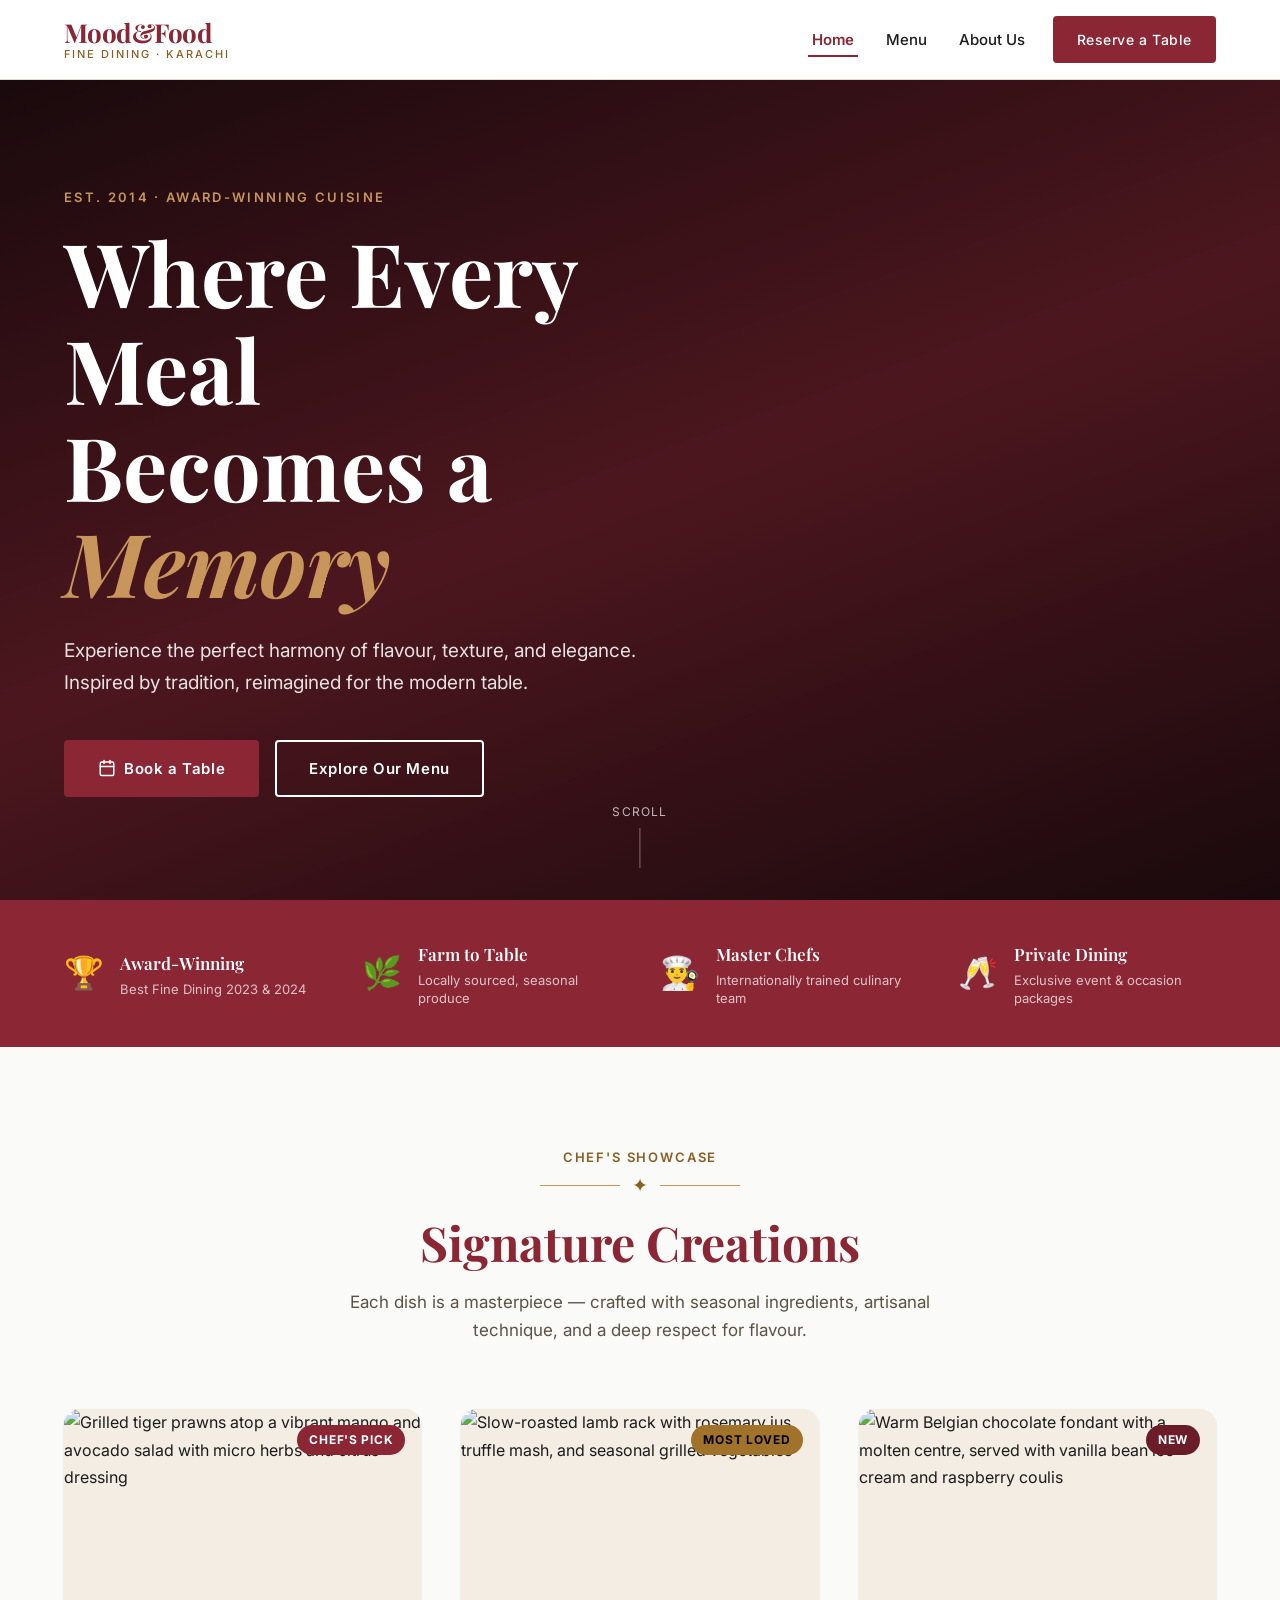
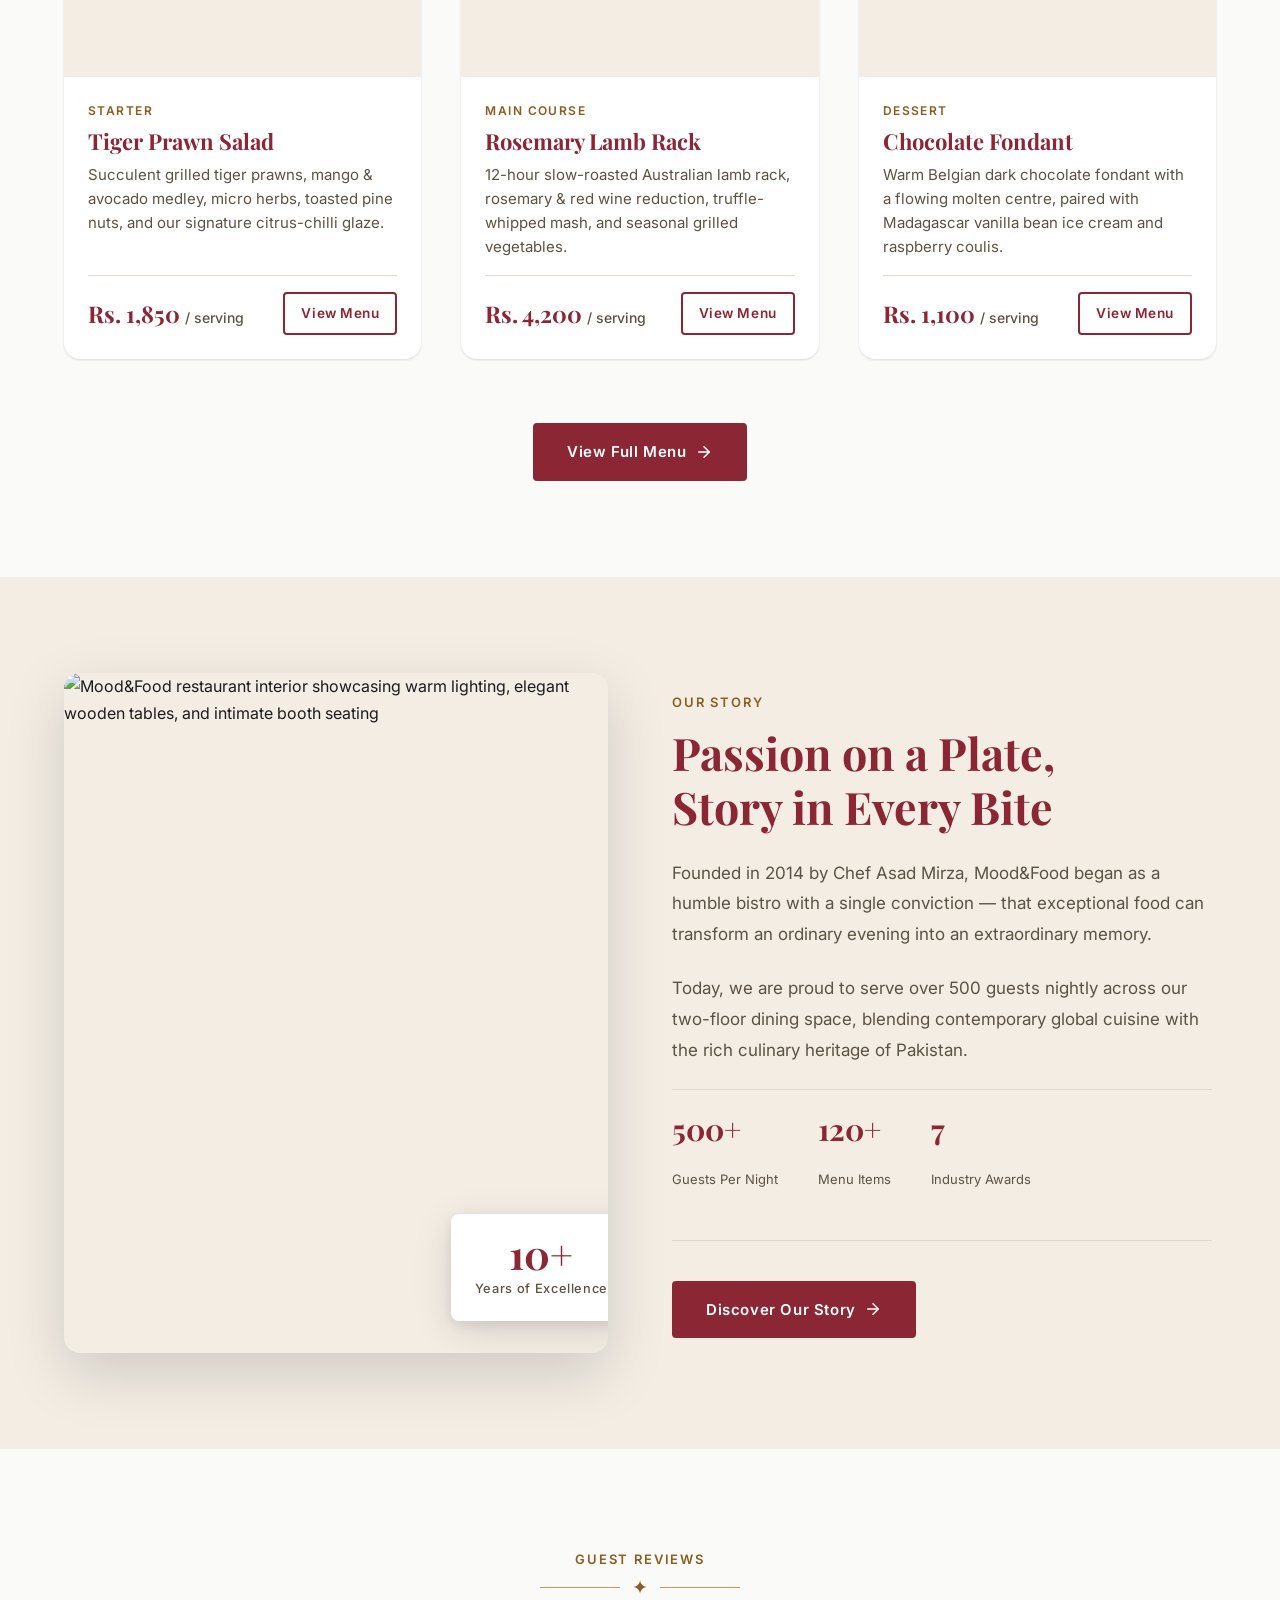
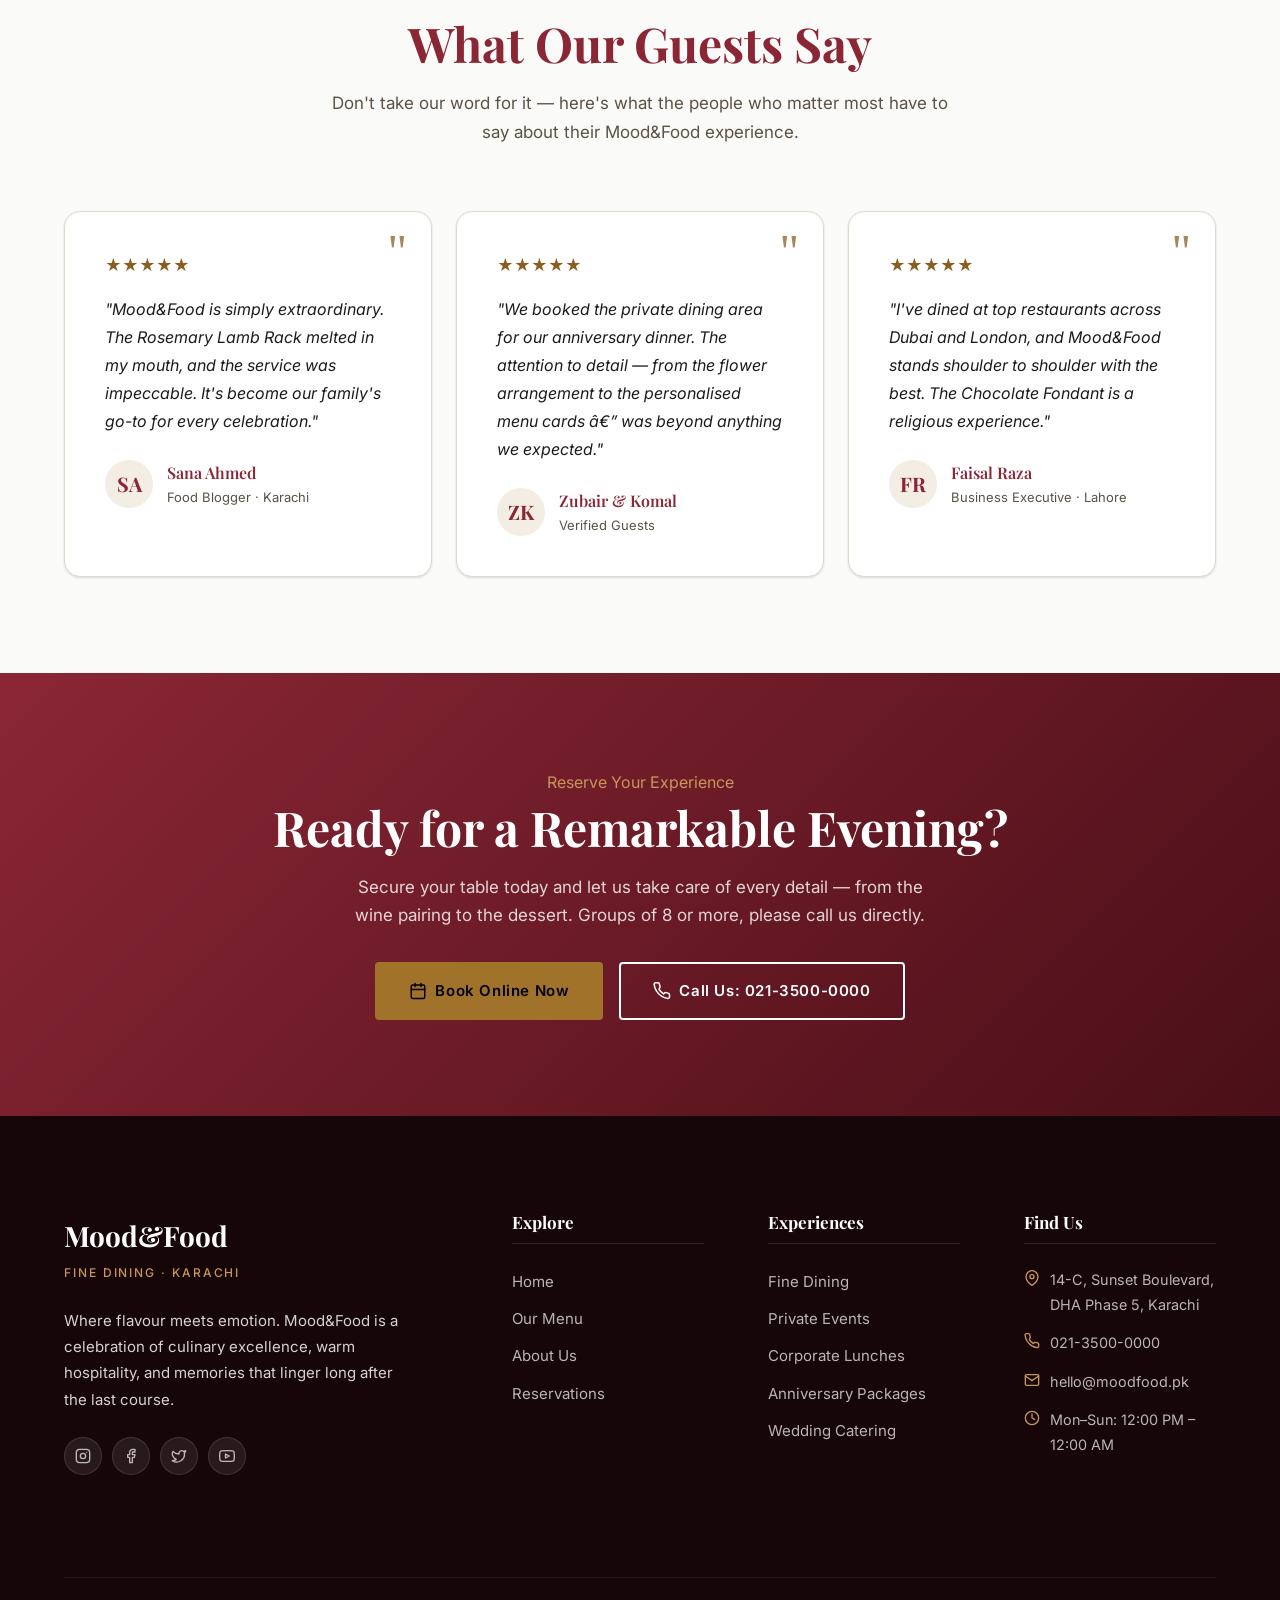
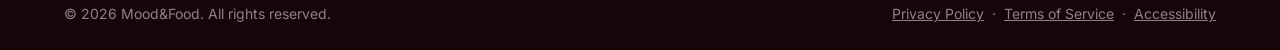
==== commit 7a5833b4: "Add files via upload" ====
--- a/index.html
+++ b/index.html
@@ -5,14 +5,14 @@
   <meta name="viewport" content="width=device-width, initial-scale=1.0" />
 
   <!-- Primary SEO -->
-  <title>Mood&amp;Food â€” Premium Dining Experience | Karachi</title>
+  <title>Mood&amp;Food — Premium Dining Experience | Karachi</title>
   <meta name="description" content="Mood&amp;Food is an award-winning fine-dining restaurant in Karachi offering authentic flavours, expertly crafted cuisine, and an unforgettable ambience. Book your table today." />
   <meta name="keywords" content="Mood Food restaurant Karachi, fine dining Karachi, best restaurant Karachi, Pakistani cuisine, premium dining" />
   <link rel="canonical" href="https://moodfood.pk/" />
 
   <!-- Open Graph -->
   <meta property="og:type"        content="website" />
-  <meta property="og:title"       content="Mood&amp;Food â€” Premium Dining Experience" />
+  <meta property="og:title"       content="Mood&amp;Food — Premium Dining Experience" />
   <meta property="og:description" content="Award-winning fine-dining restaurant in Karachi. Authentic flavours, expert craftsmanship, unforgettable ambience." />
   <meta property="og:image"       content="https://images.unsplash.com/photo-1414235077428-338989a2e8c0?w=1200&q=80&auto=format&fit=crop" />
   <meta property="og:url"         content="https://moodfood.pk/" />
@@ -20,7 +20,7 @@
 
   <!-- Twitter Card -->
   <meta name="twitter:card"        content="summary_large_image" />
-  <meta name="twitter:title"       content="Mood&amp;Food â€” Premium Dining Experience" />
+  <meta name="twitter:title"       content="Mood&amp;Food — Premium Dining Experience" />
   <meta name="twitter:description" content="Award-winning fine-dining restaurant in Karachi." />
   <meta name="twitter:image"       content="https://images.unsplash.com/photo-1414235077428-338989a2e8c0?w=1200&q=80&auto=format&fit=crop" />
 
@@ -33,27 +33,27 @@
   <link rel="stylesheet" href="styles.css" />
 
   <!-- Favicon (SVG inline) -->
-   <link rel="icon" href="data:image/svg+xml,<svg xmlns='http://www.w3.org/2000/svg' viewBox='0 0 100 100'><text y='.9em' font-size='90'>ðŸ·</text></svg>" />
+   <link rel="icon" href="data:image/svg+xml,<svg xmlns='http://www.w3.org/2000/svg' viewBox='0 0 100 100'><text y='.9em' font-size='90'>🍷</text></svg>" />
 </head>
 
 <body>
 
-  <!-- â•”â•â•â•â•â•â•â•â•â•â•â•â•â•â•â•â•â•â•â•â•â•â•â•â•â•â•â•â•â•â•â•â•â•â•â•â•â•â•â•â•—
-       â•‘  SKIP NAVIGATION LINK (Accessibility) â•‘
-       â•šâ•â•â•â•â•â•â•â•â•â•â•â•â•â•â•â•â•â•â•â•â•â•â•â•â•â•â•â•â•â•â•â•â•â•â•â•â•â•â•â• -->
+  <!-- ╔═══════════════════════════════════════╗
+       ║  SKIP NAVIGATION LINK (Accessibility) ║
+       ╚═══════════════════════════════════════╝ -->
   <a class="skip-link" href="#main-content">Skip to main content</a>
 
-  <!-- â•”â•â•â•â•â•â•â•â•â•â•â•â•â•â•â•â•â•â•â•â•â•â•â•â•â•â•â•â•â•â•â•â•â•â•â•â•â•â•â•â•—
-       â•‘  SITE HEADER / NAVIGATION             â•‘
-       â•šâ•â•â•â•â•â•â•â•â•â•â•â•â•â•â•â•â•â•â•â•â•â•â•â•â•â•â•â•â•â•â•â•â•â•â•â•â•â•â•â• -->
+  <!-- ╔═══════════════════════════════════════╗
+       ║  SITE HEADER / NAVIGATION             ║
+       ╚═══════════════════════════════════════╝ -->
   <header class="site-header" role="banner">
     <div class="container">
       <nav class="nav" aria-label="Primary navigation">
 
         <!-- Logo -->
-        <a href="index.html" class="nav__logo" aria-label="Mood&amp;Food â€” Home">
+        <a href="index.html" class="nav__logo" aria-label="Mood&amp;Food — Home">
           <span class="nav__logo-text">Mood&amp;Food</span>
-          <span class="nav__logo-tagline" aria-hidden="true">Fine Dining Â· Karachi</span>
+          <span class="nav__logo-tagline" aria-hidden="true">Fine Dining · Karachi</span>
         </a>
 
         <!-- Mobile toggle -->
@@ -71,7 +71,7 @@
 
         <!-- Nav links -->
         <ul class="nav__list" id="navList" role="list">
-          <li><span class="nav__link" aria-current="page">Home</span></li>
+          <li><a href="index.html"       class="nav__link" aria-current="page">Home</a></li>
           <li><a href="menu.html"        class="nav__link">Menu</a></li>
           <li><a href="about.html"       class="nav__link">About Us</a></li>
           <li><a href="reservation.html" class="nav__link nav__cta btn btn--primary">Reserve a Table</a></li>
@@ -82,12 +82,12 @@
   </header>
 
   
-  <!-- â•”â•â•â•â•â•â•â•â•â•â•â•â•â•â•â•â•â•â•â•â•â•â•â•â•â•â•â•â•â•â•â•â•â•â•â•â•â•â•â•â•—
-       â•‘  MAIN CONTENT                         â•‘
-       â•šâ•â•â•â•â•â•â•â•â•â•â•â•â•â•â•â•â•â•â•â•â•â•â•â•â•â•â•â•â•â•â•â•â•â•â•â•â•â•â•â• -->
+  <!-- ╔═══════════════════════════════════════╗
+       ║  MAIN CONTENT                         ║
+       ╚═══════════════════════════════════════╝ -->
   <main id="main-content">
 
-    <!-- â”€â”€ HERO â”€â”€â”€â”€â”€â”€â”€â”€â”€â”€â”€â”€â”€â”€â”€â”€â”€â”€â”€â”€â”€â”€â”€â”€â”€â”€â”€â”€â”€â”€â”€â”€â”€â”€â”€â”€â”€â”€â”€ -->
+    <!-- ── HERO ─────────────────────────────────────── -->
     <section class="hero" aria-labelledby="heroHeading">
       <div class="hero__bg" role="img" aria-label="Elegant restaurant interior with warm candlelit ambience"></div>
       <div class="hero__overlay" aria-hidden="true"></div>
@@ -95,7 +95,7 @@
 
       <div class="container">
         <div class="hero__content">
-          <p class="hero__eyebrow" aria-label="Since 2014">Est. 2014 Â· Award-Winning Cuisine</p>
+          <p class="hero__eyebrow" aria-label="Since 2014">Est. 2014 · Award-Winning Cuisine</p>
 
           <h1 class="hero__title" id="heroHeading">
             Where Every Meal <br/>Becomes a <em>Memory</em>
@@ -124,39 +124,39 @@
       </div>
     </section>
 
-    <!-- Ã¢â€â‚¬Ã¢â€â‚¬ FEATURES BAR Ã¢â€â‚¬Ã¢â€â‚¬Ã¢â€â‚¬Ã¢â€â‚¬Ã¢â€â‚¬Ã¢â€â‚¬Ã¢â€â‚¬Ã¢â€â‚¬Ã¢â€â‚¬Ã¢â€â‚¬Ã¢â€â‚¬Ã¢â€â‚¬Ã¢â€â‚¬Ã¢â€â‚¬Ã¢â€â‚¬Ã¢â€â‚¬Ã¢â€â‚¬Ã¢â€â‚¬Ã¢â€â‚¬Ã¢â€â‚¬Ã¢â€â‚¬Ã¢â€â‚¬Ã¢â€â‚¬Ã¢â€â‚¬Ã¢â€â‚¬Ã¢â€â‚¬Ã¢â€â‚¬Ã¢â€â‚¬Ã¢â€â‚¬Ã¢â€â‚¬Ã¢â€â‚¬Ã¢â€â‚¬ -->
+    <!-- â”€â”€ FEATURES BAR â”€â”€â”€â”€â”€â”€â”€â”€â”€â”€â”€â”€â”€â”€â”€â”€â”€â”€â”€â”€â”€â”€â”€â”€â”€â”€â”€â”€â”€â”€â”€â”€ -->
     <section class="features-bar" aria-label="Restaurant highlights">
       <div class="container">
         <ul class="features-bar__grid" role="list">
-          <!-- FIX #1: replaced Ã°Å¸Ââ€  emoji with HTML entity -->
+          <!-- FIX #1: replaced ðŸ† emoji with HTML entity -->
           <li class="feature-item">
             <span class="feature-item__icon" aria-hidden="true">&#x1F3C6;</span>
             <div>
-              <div class="feature-item__title" role="heading" aria-level="3">Award-Winning</div>
+              <p class="feature-item__title">Award-Winning</p>
               <p class="feature-item__desc">Best Fine Dining 2023 &amp; 2024</p>
             </div>
           </li>
-          <!-- FIX #2: replaced Ã°Å¸Å’Â¿ emoji with HTML entity -->
+          <!-- FIX #2: replaced ðŸŒ¿ emoji with HTML entity -->
           <li class="feature-item">
             <span class="feature-item__icon" aria-hidden="true">&#x1F33F;</span>
             <div>
-              <div class="feature-item__title" role="heading" aria-level="3">Farm to Table</div>
+              <p class="feature-item__title">Farm to Table</p>
               <p class="feature-item__desc">Locally sourced, seasonal produce</p>
             </div>
           </li>
-          <!-- FIX #3: replaced Ã°Å¸â€˜Â¨Ã¢â‚¬ÂÃ°Å¸ÂÂ³ emoji with HTML entity -->
+          <!-- FIX #3: replaced ðŸ‘¨â€ðŸ³ emoji with HTML entity -->
           <li class="feature-item">
             <span class="feature-item__icon" aria-hidden="true">&#x1F468;&#x200D;&#x1F373;</span>
             <div>
-              <div class="feature-item__title" role="heading" aria-level="3">Master Chefs</div>
+              <p class="feature-item__title">Master Chefs</p>
               <p class="feature-item__desc">Internationally trained culinary team</p>
             </div>
           </li>
-          <!-- FIX #4: replaced Ã°Å¸Â¥â€š emoji with HTML entity -->
+          <!-- FIX #4: replaced ðŸ¥‚ emoji with HTML entity -->
           <li class="feature-item">
             <span class="feature-item__icon" aria-hidden="true">&#x1F942;</span>
             <div>
-              <div class="feature-item__title" role="heading" aria-level="3">Private Dining</div>
+              <p class="feature-item__title">Private Dining</p>
               <p class="feature-item__desc">Exclusive event &amp; occasion packages</p>
             </div>
           </li>
@@ -164,18 +164,18 @@
       </div>
     </section>
 
-    <!-- Ã¢â€â‚¬Ã¢â€â‚¬ FEATURED DISHES Ã¢â€â‚¬Ã¢â€â‚¬Ã¢â€â‚¬Ã¢â€â‚¬Ã¢â€â‚¬Ã¢â€â‚¬Ã¢â€â‚¬Ã¢â€â‚¬Ã¢â€â‚¬Ã¢â€â‚¬Ã¢â€â‚¬Ã¢â€â‚¬Ã¢â€â‚¬Ã¢â€â‚¬Ã¢â€â‚¬Ã¢â€â‚¬Ã¢â€â‚¬Ã¢â€â‚¬Ã¢â€â‚¬Ã¢â€â‚¬Ã¢â€â‚¬Ã¢â€â‚¬Ã¢â€â‚¬Ã¢â€â‚¬Ã¢â€â‚¬Ã¢â€â‚¬Ã¢â€â‚¬Ã¢â€â‚¬Ã¢â€â‚¬ -->
+    <!-- â”€â”€ FEATURED DISHES â”€â”€â”€â”€â”€â”€â”€â”€â”€â”€â”€â”€â”€â”€â”€â”€â”€â”€â”€â”€â”€â”€â”€â”€â”€â”€â”€â”€â”€ -->
     <section class="section" id="featured-dishes" aria-labelledby="dishesHeading">
       <div class="container">
 
         <header class="section-header reveal">
           <p class="eyebrow">Chef's Showcase</p>
-          <!-- FIX #5: replaced Ã¢Å“Â¦ with HTML entity -->
+          <!-- FIX #5: replaced âœ¦ with HTML entity -->
           <div class="divider" aria-hidden="true">
             <span class="divider__icon">&#x2726;</span>
           </div>
           <h2 id="dishesHeading">Signature Creations</h2>
-          <!-- FIX #5: replaced Ã¢â‚¬â€ (em dash) with HTML entity &mdash; -->
+          <!-- FIX #5: replaced â€” (em dash) with HTML entity &mdash; -->
           <p>Each dish is a masterpiece &mdash; crafted with seasonal ingredients, artisanal technique, and a deep respect for flavour.</p>
         </header>
 
@@ -186,7 +186,7 @@
             <div class="dish-card__img-wrap">
               <img
                 src="https://images.unsplash.com/photo-1546069901-ba9599a7e63c?w=600&q=80&auto=format&fit=crop"
-                alt="Tiger prawn salad"
+                alt="Grilled tiger prawns atop a vibrant mango and avocado salad with micro herbs and citrus dressing"
                 class="dish-card__img"
                 loading="lazy"
                 width="600"
@@ -214,7 +214,7 @@
             <div class="dish-card__img-wrap">
               <img
                 src="https://images.unsplash.com/photo-1558030006-450675393462?w=600&q=80&auto=format&fit=crop"
-                alt="Rosemary lamb rack"
+                alt="Slow-roasted lamb rack with rosemary jus, truffle mash, and seasonal grilled vegetables"
                 class="dish-card__img"
                 loading="lazy"
                 width="600"
@@ -242,7 +242,7 @@
             <div class="dish-card__img-wrap">
               <img
                 src="https://images.unsplash.com/photo-1488477181946-6428a0291777?w=600&q=80&auto=format&fit=crop"
-                alt="Chocolate fondant dessert"
+                alt="Warm Belgian chocolate fondant with a molten centre, served with vanilla bean ice cream and raspberry coulis"
                 class="dish-card__img"
                 loading="lazy"
                 width="600"
@@ -276,7 +276,7 @@
 
       </div>
     </section>
-    <!-- â”€â”€ ABOUT PREVIEW â”€â”€â”€â”€â”€â”€â”€â”€â”€â”€â”€â”€â”€â”€â”€â”€â”€â”€â”€â”€â”€â”€â”€â”€â”€â”€â”€â”€â”€â”€â”€ -->
+    <!-- ── ABOUT PREVIEW ─────────────────────────────── -->
     <section class="section section--alt" id="about-preview" aria-labelledby="aboutPreviewHeading">
       <div class="container">
         <div class="about-preview">
@@ -284,7 +284,7 @@
           <div class="about-preview__img-wrap reveal">
             <img
               src="https://images.unsplash.com/photo-1517248135467-4c7edcad34c4?w=900&q=80&auto=format&fit=crop"
-              alt="Mood&amp;Food dining interior"
+              alt="Mood&amp;Food restaurant interior showcasing warm lighting, elegant wooden tables, and intimate booth seating"
               class="about-preview__img"
               loading="lazy"
               width="900"
@@ -302,7 +302,7 @@
               Passion on a Plate, <br/>Story in Every Bite
             </h2>
             <p>
-              Founded in 2014 by Chef Asad Mirza, Mood&amp;Food began as a humble bistro with a single conviction â€” that exceptional food can transform an ordinary evening into an extraordinary memory.
+              Founded in 2014 by Chef Asad Mirza, Mood&amp;Food began as a humble bistro with a single conviction — that exceptional food can transform an ordinary evening into an extraordinary memory.
             </p>
             <p>
               Today, we are proud to serve over 500 guests nightly across our two-floor dining space, blending contemporary global cuisine with the rich culinary heritage of Pakistan.
@@ -333,18 +333,18 @@
       </div>
     </section>
 
-    <!-- Ã¢â€â‚¬Ã¢â€â‚¬ TESTIMONIALS Ã¢â€â‚¬Ã¢â€â‚¬Ã¢â€â‚¬Ã¢â€â‚¬Ã¢â€â‚¬Ã¢â€â‚¬Ã¢â€â‚¬Ã¢â€â‚¬Ã¢â€â‚¬Ã¢â€â‚¬Ã¢â€â‚¬Ã¢â€â‚¬Ã¢â€â‚¬Ã¢â€â‚¬Ã¢â€â‚¬Ã¢â€â‚¬Ã¢â€â‚¬Ã¢â€â‚¬Ã¢â€â‚¬Ã¢â€â‚¬Ã¢â€â‚¬Ã¢â€â‚¬Ã¢â€â‚¬Ã¢â€â‚¬Ã¢â€â‚¬Ã¢â€â‚¬Ã¢â€â‚¬Ã¢â€â‚¬Ã¢â€â‚¬Ã¢â€â‚¬Ã¢â€â‚¬Ã¢â€â‚¬ -->
+    <!-- â”€â”€ TESTIMONIALS â”€â”€â”€â”€â”€â”€â”€â”€â”€â”€â”€â”€â”€â”€â”€â”€â”€â”€â”€â”€â”€â”€â”€â”€â”€â”€â”€â”€â”€â”€â”€â”€ -->
     <section class="section" id="testimonials" aria-labelledby="testimonialsHeading">
       <div class="container">
 
         <header class="section-header reveal">
           <p class="eyebrow">Guest Reviews</p>
-          <!-- FIX #5: Ã¢Å“Â¦ divider icon entity (also in testimonials section) -->
+          <!-- FIX #5: âœ¦ divider icon entity (also in testimonials section) -->
           <div class="divider" aria-hidden="true">
             <span class="divider__icon">&#x2726;</span>
           </div>
           <h2 id="testimonialsHeading">What Our Guests Say</h2>
-          <p>Don't take our word for it â€” here's what the people who matter most have to say about their Mood&amp;Food experience.</p>
+          <p>Don't take our word for it — here's what the people who matter most have to say about their Mood&amp;Food experience.</p>
         </header>
 
         <div class="testimonials-grid">
@@ -352,7 +352,7 @@
           <!-- Testimonial 1 -->
           <article class="testimonial-card reveal reveal-delay-1" aria-labelledby="t1Name">
             <div class="testimonial-card__quote-icon" aria-hidden="true">"</div>
-            <!-- FIX #6: replaced Ã¢Ëœâ€¦Ã¢Ëœâ€¦Ã¢Ëœâ€¦Ã¢Ëœâ€¦Ã¢Ëœâ€¦ with HTML entities -->
+            <!-- FIX #6: replaced â˜…â˜…â˜…â˜…â˜… with HTML entities -->
             <div class="testimonial-card__stars" aria-label="5 out of 5 stars" role="img">
               <span aria-hidden="true">&#x2605;&#x2605;&#x2605;&#x2605;&#x2605;</span>
             </div>
@@ -365,7 +365,7 @@
               <div class="testimonial-card__avatar" aria-hidden="true">SA</div>
               <div>
                 <p class="testimonial-card__name" id="t1Name">Sana Ahmed</p>
-                <!-- FIX #9: Ã‚Â· replaced with &middot; -->
+                <!-- FIX #9: Â· replaced with &middot; -->
                 <p class="testimonial-card__role">Food Blogger &middot; Karachi</p>
               </div>
             </div>
@@ -374,13 +374,13 @@
           <!-- Testimonial 2 -->
           <article class="testimonial-card reveal reveal-delay-2" aria-labelledby="t2Name">
             <div class="testimonial-card__quote-icon" aria-hidden="true">"</div>
-            <!-- FIX #7: replaced Ã¢Ëœâ€¦Ã¢Ëœâ€¦Ã¢Ëœâ€¦Ã¢Ëœâ€¦Ã¢Ëœâ€¦ with HTML entities -->
+            <!-- FIX #7: replaced â˜…â˜…â˜…â˜…â˜… with HTML entities -->
             <div class="testimonial-card__stars" aria-label="5 out of 5 stars" role="img">
               <span aria-hidden="true">&#x2605;&#x2605;&#x2605;&#x2605;&#x2605;</span>
             </div>
             <blockquote>
               <p class="testimonial-card__text">
-                "We booked the private dining area for our anniversary dinner. The attention to detail â€” from the flower arrangement to the personalised menu cards &mdash; was beyond anything we expected."
+                "We booked the private dining area for our anniversary dinner. The attention to detail — from the flower arrangement to the personalised menu cards â€” was beyond anything we expected."
               </p>
             </blockquote>
             <div class="testimonial-card__author">
@@ -395,7 +395,7 @@
           <!-- Testimonial 3 -->
           <article class="testimonial-card reveal reveal-delay-3" aria-labelledby="t3Name">
             <div class="testimonial-card__quote-icon" aria-hidden="true">"</div>
-            <!-- FIX #8: replaced Ã¢Ëœâ€¦Ã¢Ëœâ€¦Ã¢Ëœâ€¦Ã¢Ëœâ€¦Ã¢Ëœâ€¦ with HTML entities -->
+            <!-- FIX #8: replaced â˜…â˜…â˜…â˜…â˜… with HTML entities -->
             <div class="testimonial-card__stars" aria-label="5 out of 5 stars" role="img">
               <span aria-hidden="true">&#x2605;&#x2605;&#x2605;&#x2605;&#x2605;</span>
             </div>
@@ -408,7 +408,7 @@
               <div class="testimonial-card__avatar" aria-hidden="true">FR</div>
               <div>
                 <p class="testimonial-card__name" id="t3Name">Faisal Raza</p>
-                <!-- FIX #9: Ã‚Â· replaced with &middot; -->
+                <!-- FIX #9: Â· replaced with &middot; -->
                 <p class="testimonial-card__role">Business Executive &middot; Lahore</p>
               </div>
             </div>
@@ -419,7 +419,7 @@
       </div>
     </section>
 
-        <!-- â”€â”€ RESERVATION CTA BANNER â”€â”€â”€â”€â”€â”€â”€â”€â”€â”€â”€â”€â”€â”€â”€â”€â”€â”€â”€â”€â”€â”€ -->
+        <!-- ── RESERVATION CTA BANNER ────────────────────── -->
     <section
       class="section"
       style="background: linear-gradient(135deg, var(--color-primary) 0%, #4a0f18 100%); color: white; text-align: center;"
@@ -431,7 +431,7 @@
           Ready for a Remarkable Evening?
         </h2>
         <p style="color:rgba(255,255,255,.82); max-width:52ch; margin:0 auto 2rem; font-size:1.0625rem;">
-          Secure your table today and let us take care of every detail â€” from the wine pairing to the dessert. Groups of 8 or more, please call us directly.
+          Secure your table today and let us take care of every detail — from the wine pairing to the dessert. Groups of 8 or more, please call us directly.
         </p>
         <div style="display:flex; gap:1rem; justify-content:center; flex-wrap:wrap;">
           <a href="reservation.html" class="btn btn--accent">
@@ -448,7 +448,14 @@
 
   </main>
 
-  <!-- SITE FOOTER -->
+  <!-- ╔═══════════════════════════════════════╗
+    </section>
+
+  </main>
+
+  <!-- â•”â•â•â•â•â•â•â•â•â•â•â•â•â•â•â•â•â•â•â•â•â•â•â•â•â•â•â•â•â•â•â•â•â•â•â•â•â•â•â•â•—
+       â•‘  SITE FOOTER                          â•‘
+       â•šâ•â•â•â•â•â•â•â•â•â•â•â•â•â•â•â•â•â•â•â•â•â•â•â•â•â•â•â•â•â•â•â•â•â•â•â•â•â•â•â• -->
   <footer class="site-footer" role="contentinfo">
     <div class="container">
 
@@ -458,7 +465,7 @@
         <div class="footer-brand">
           <a href="index.html" aria-label="Mood&amp;Food Homepage">
             <span class="logo-text">Mood&amp;Food</span>
-            <!-- FIX #9: replaced Ã‚Â· with &middot; in footer tagline -->
+            <!-- FIX #9: replaced Â· with &middot; in footer tagline -->
             <span class="logo-tagline">Fine Dining &middot; Karachi</span>
           </a>
           <p>
@@ -467,24 +474,24 @@
           <nav aria-label="Social media links">
             <ul class="footer-social" role="list">
               <li>
-                <span class="social-link" role="img" aria-label="Mood&amp;Food on Instagram">
+                <a href="#" class="social-link" aria-label="Follow Mood&amp;Food on Instagram">
                   <svg aria-hidden="true" width="16" height="16" viewBox="0 0 24 24" fill="none" stroke="currentColor" stroke-width="2" stroke-linecap="round" stroke-linejoin="round"><rect x="2" y="2" width="20" height="20" rx="5" ry="5"/><circle cx="12" cy="12" r="4"/><line x1="17.5" y1="6.5" x2="17.51" y2="6.5"/></svg>
-                </span>
+                </a>
               </li>
               <li>
-                <span class="social-link" role="img" aria-label="Mood&amp;Food on Facebook">
+                <a href="#" class="social-link" aria-label="Follow Mood&amp;Food on Facebook">
                   <svg aria-hidden="true" width="16" height="16" viewBox="0 0 24 24" fill="none" stroke="currentColor" stroke-width="2" stroke-linecap="round" stroke-linejoin="round"><path d="M18 2h-3a5 5 0 0 0-5 5v3H7v4h3v8h4v-8h3l1-4h-4V7a1 1 0 0 1 1-1h3z"/></svg>
-                </span>
+                </a>
               </li>
               <li>
-                <span class="social-link" role="img" aria-label="Mood&amp;Food on Twitter/X">
+                <a href="#" class="social-link" aria-label="Follow Mood&amp;Food on Twitter/X">
                   <svg aria-hidden="true" width="16" height="16" viewBox="0 0 24 24" fill="none" stroke="currentColor" stroke-width="2" stroke-linecap="round" stroke-linejoin="round"><path d="M22 4s-.7 2.1-2 3.4c1.6 10-9.4 17.3-18 11.6 2.2.1 4.4-.6 6-2C3 15.5.5 9.6 3 5c2.2 2.6 5.6 4.1 9 4-.9-4.2 4-6.6 7-3.8 1.1 0 3-1.2 3-1.2z"/></svg>
-                </span>
+                </a>
               </li>
               <li>
-                <span class="social-link" role="img" aria-label="Mood&amp;Food on YouTube">
+                <a href="#" class="social-link" aria-label="Watch Mood&amp;Food on YouTube">
                   <svg aria-hidden="true" width="16" height="16" viewBox="0 0 24 24" fill="none" stroke="currentColor" stroke-width="2" stroke-linecap="round" stroke-linejoin="round"><path d="M22.54 6.42a2.78 2.78 0 0 0-1.95-1.96C18.88 4 12 4 12 4s-6.88 0-8.59.46a2.78 2.78 0 0 0-1.95 1.96A29 29 0 0 0 1 12a29 29 0 0 0 .46 5.58A2.78 2.78 0 0 0 3.41 19.54C5.12 20 12 20 12 20s6.88 0 8.59-.46a2.78 2.78 0 0 0 1.95-1.96A29 29 0 0 0 23 12a29 29 0 0 0-.46-5.58z"/><polygon points="9.75 15.02 15.5 12 9.75 8.98 9.75 15.02"/></svg>
-                </span>
+                </a>
               </li>
             </ul>
           </nav>
@@ -494,7 +501,7 @@
         <nav class="footer-col" aria-label="Site navigation">
           <h3>Explore</h3>
           <ul role="list">
-            <li><span aria-current="page">Home</span></li>
+            <li><a href="index.html">Home</a></li>
             <li><a href="menu.html">Our Menu</a></li>
             <li><a href="about.html">About Us</a></li>
             <li><a href="reservation.html">Reservations</a></li>
@@ -505,11 +512,11 @@
         <div class="footer-col">
           <h3>Experiences</h3>
           <ul role="list">
-            <li><span>Fine Dining</span></li>
-            <li><span>Private Events</span></li>
-            <li><span>Corporate Lunches</span></li>
-            <li><span>Anniversary Packages</span></li>
-            <li><span>Wedding Catering</span></li>
+            <li><a href="reservation.html">Fine Dining</a></li>
+            <li><a href="reservation.html">Private Events</a></li>
+            <li><a href="reservation.html">Corporate Lunches</a></li>
+            <li><a href="reservation.html">Anniversary Packages</a></li>
+            <li><a href="reservation.html">Wedding Catering</a></li>
           </ul>
         </div>
 
@@ -529,11 +536,11 @@
             </li>
             <li class="footer-contact-item">
               <svg class="footer-contact-item__icon" aria-hidden="true" width="16" height="16" viewBox="0 0 24 24" fill="none" stroke="currentColor" stroke-width="2" stroke-linecap="round" stroke-linejoin="round"><path d="M4 4h16c1.1 0 2 .9 2 2v12c0 1.1-.9 2-2 2H4c-1.1 0-2-.9-2-2V6c0-1.1.9-2 2-2z"/><polyline points="22,6 12,13 2,6"/></svg>
-              <a href="/cdn-cgi/l/email-protection#771f121b1b18371a1818131118181359071c" style="color:rgba(255,255,255,.7);font-size:.9rem;"><span class="__cf_email__" data-cfemail="553d3039393a15383a3a31333a3a317b253e">[email&#160;protected]</span></a>
+              <a href="mailto:hello@moodfood.pk" style="color:rgba(255,255,255,.7);font-size:.9rem;">hello@moodfood.pk</a>
             </li>
             <li class="footer-contact-item">
               <svg class="footer-contact-item__icon" aria-hidden="true" width="16" height="16" viewBox="0 0 24 24" fill="none" stroke="currentColor" stroke-width="2" stroke-linecap="round" stroke-linejoin="round"><circle cx="12" cy="12" r="10"/><polyline points="12 6 12 12 16 14"/></svg>
-              <!-- FIX #10: replaced Ã¢â‚¬â€œ (en dash) with HTML entity &ndash; -->
+              <!-- FIX #10: replaced â€“ (en dash) with HTML entity &ndash; -->
               <span style="color:rgba(255,255,255,.7);font-size:.9rem;">
                 Mon&ndash;Sun: 12:00 PM &ndash; 12:00 AM
               </span>
@@ -547,9 +554,9 @@
       <div class="footer-bottom">
         <p>&copy; <span class="js-year">2025</span> Mood&amp;Food. All rights reserved.</p>
         <p>
-          <span>Privacy Policy</span> &nbsp;&middot;&nbsp;
-          <span>Terms of Service</span> &nbsp;&middot;&nbsp;
-          <span>Accessibility</span>
+          <a href="#">Privacy Policy</a> &nbsp;&middot;&nbsp;
+          <a href="#">Terms of Service</a> &nbsp;&middot;&nbsp;
+          <a href="#">Accessibility</a>
         </p>
       </div>
 
@@ -557,6 +564,4 @@
   </footer>
 
   <!-- Main JS -->
-  <script data-cfasync="false" src="/cdn-cgi/scripts/5c5dd728/cloudflare-static/email-decode.min.js"></script><script src="main.js"></script>
-</body>
-</html>
+  <script src="main.js"></script>
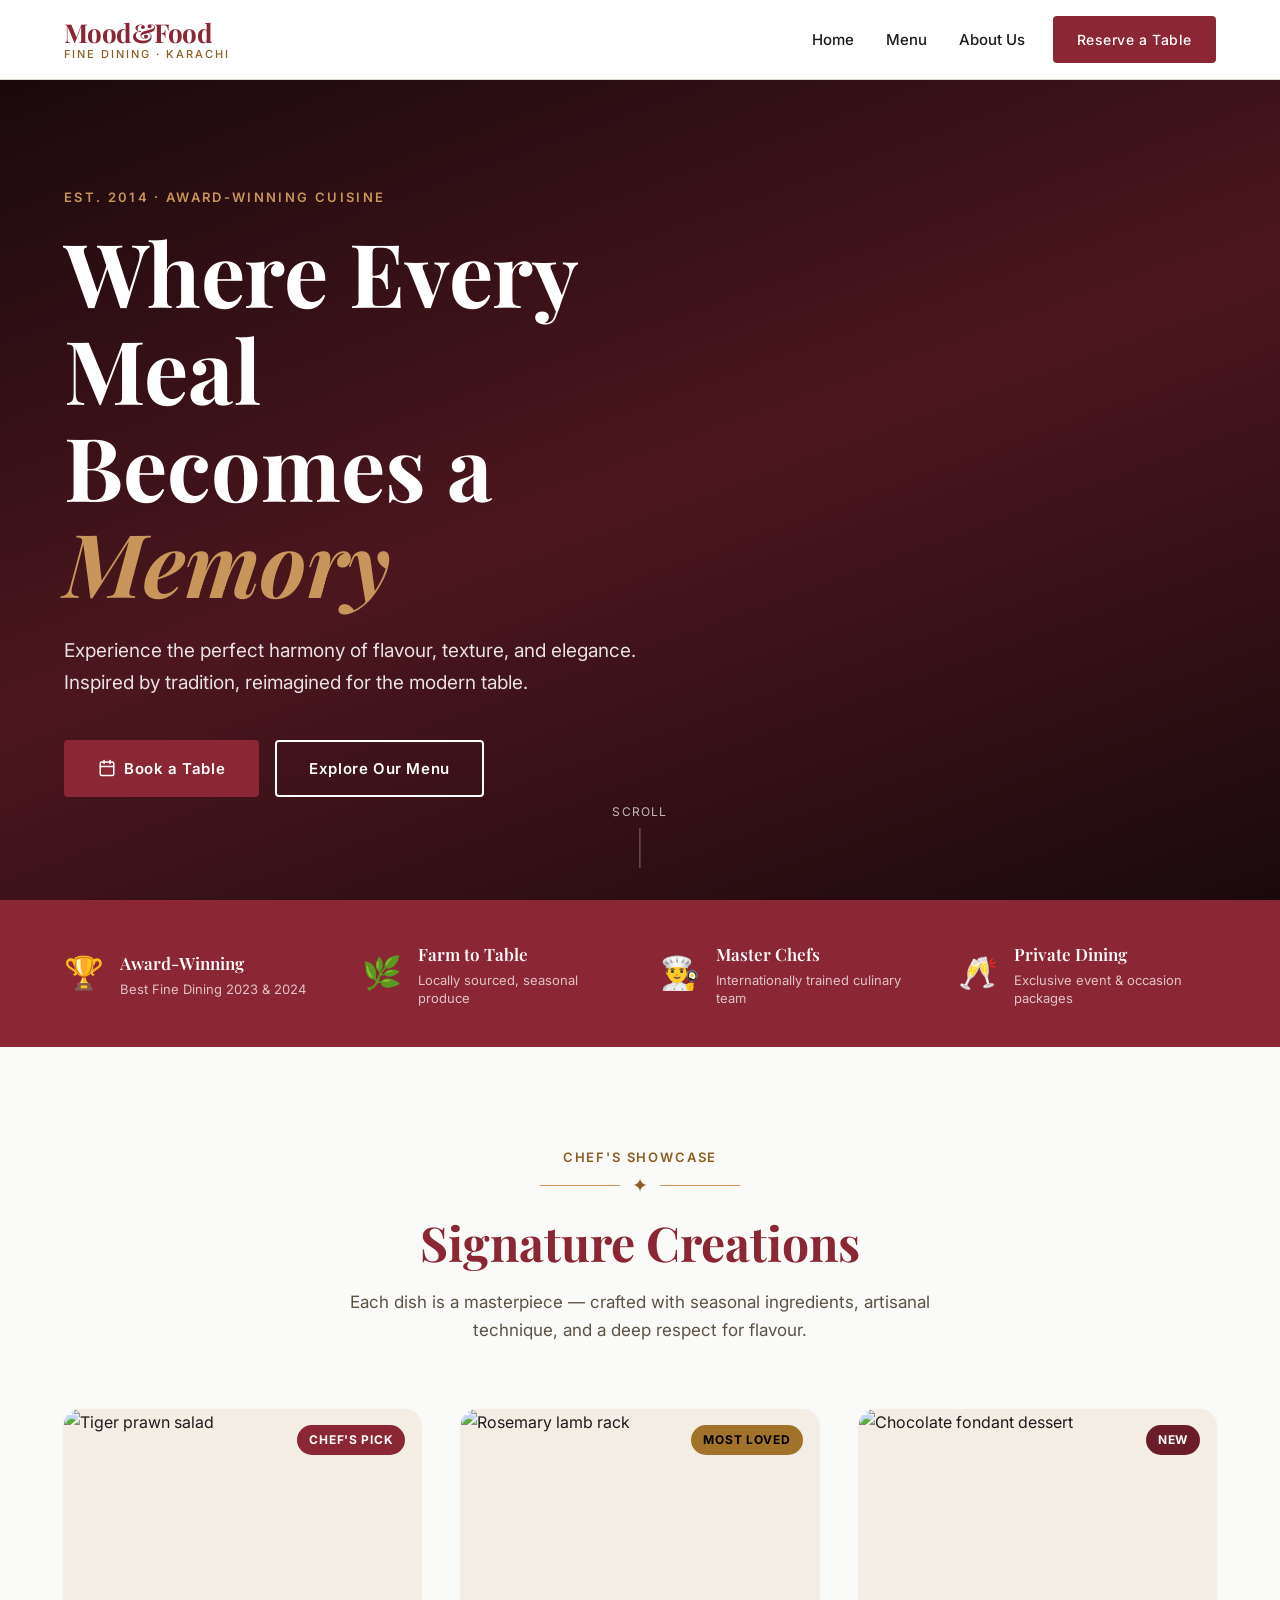
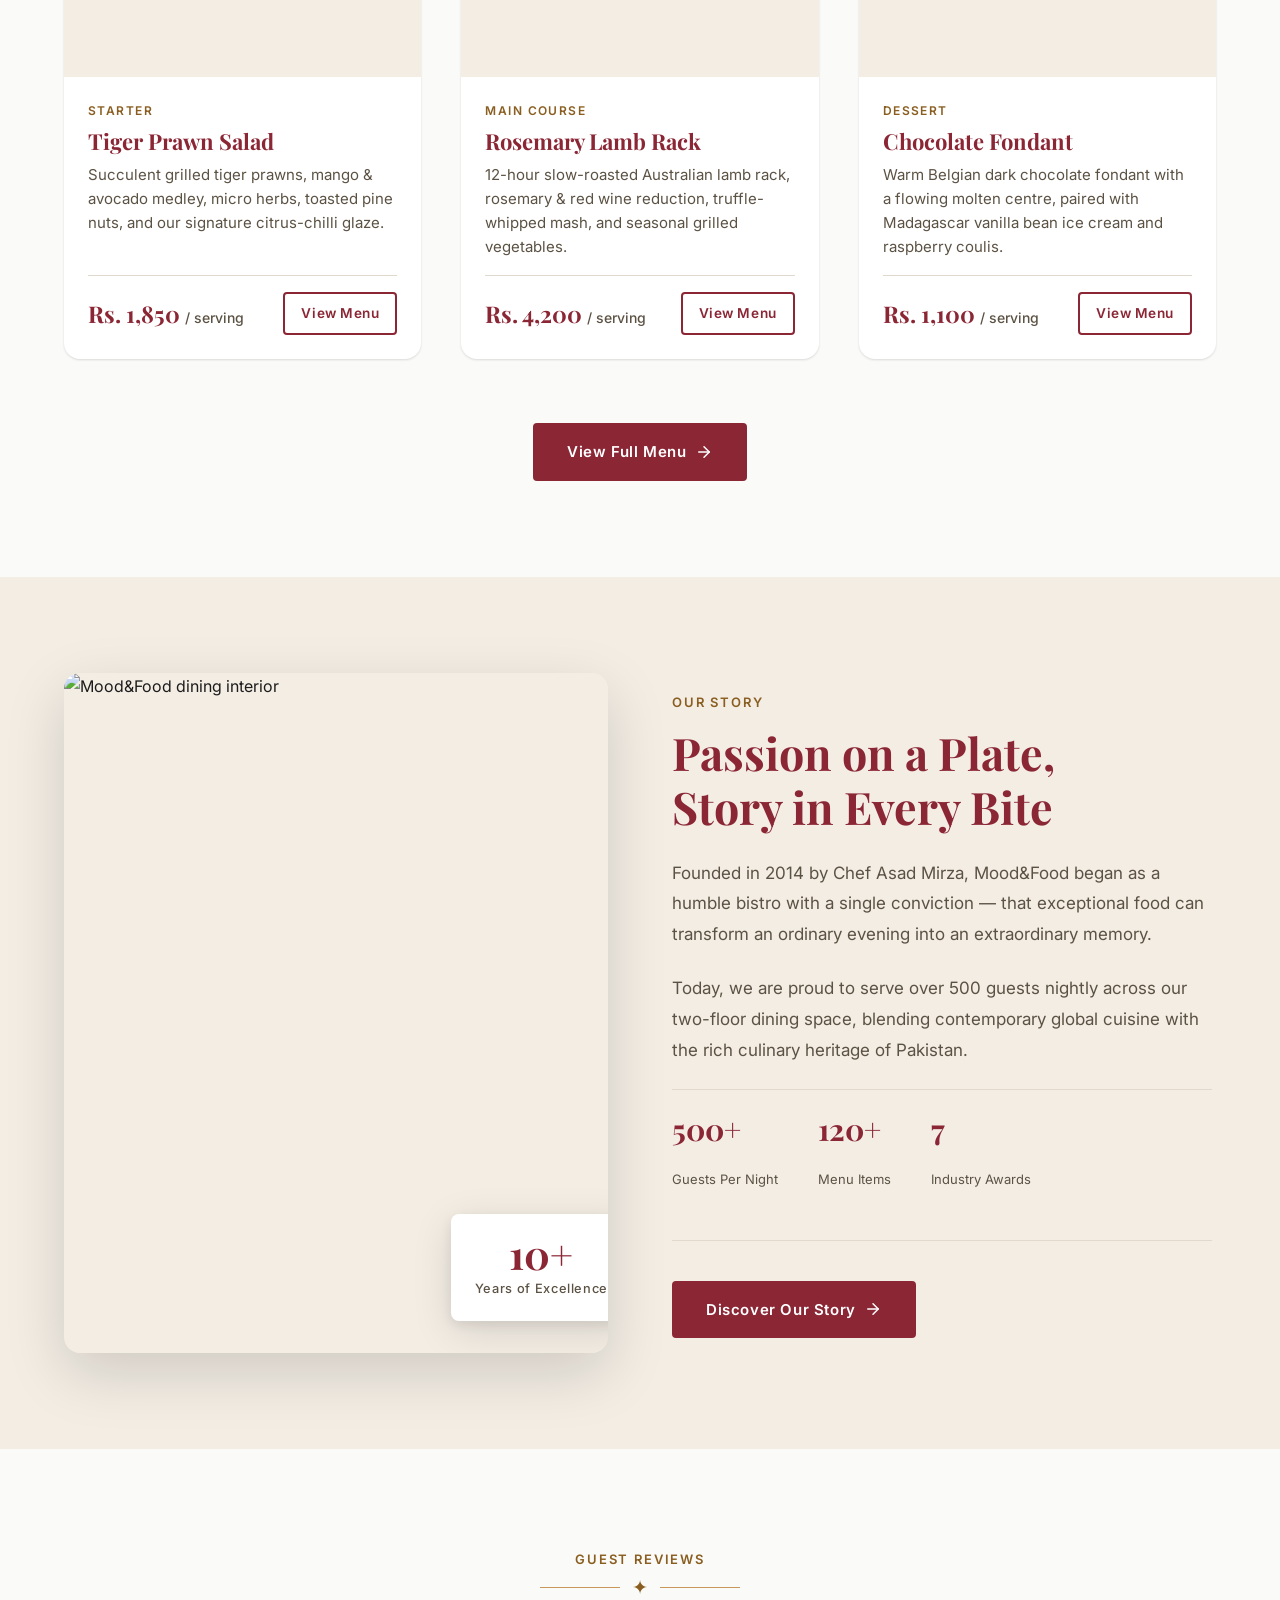
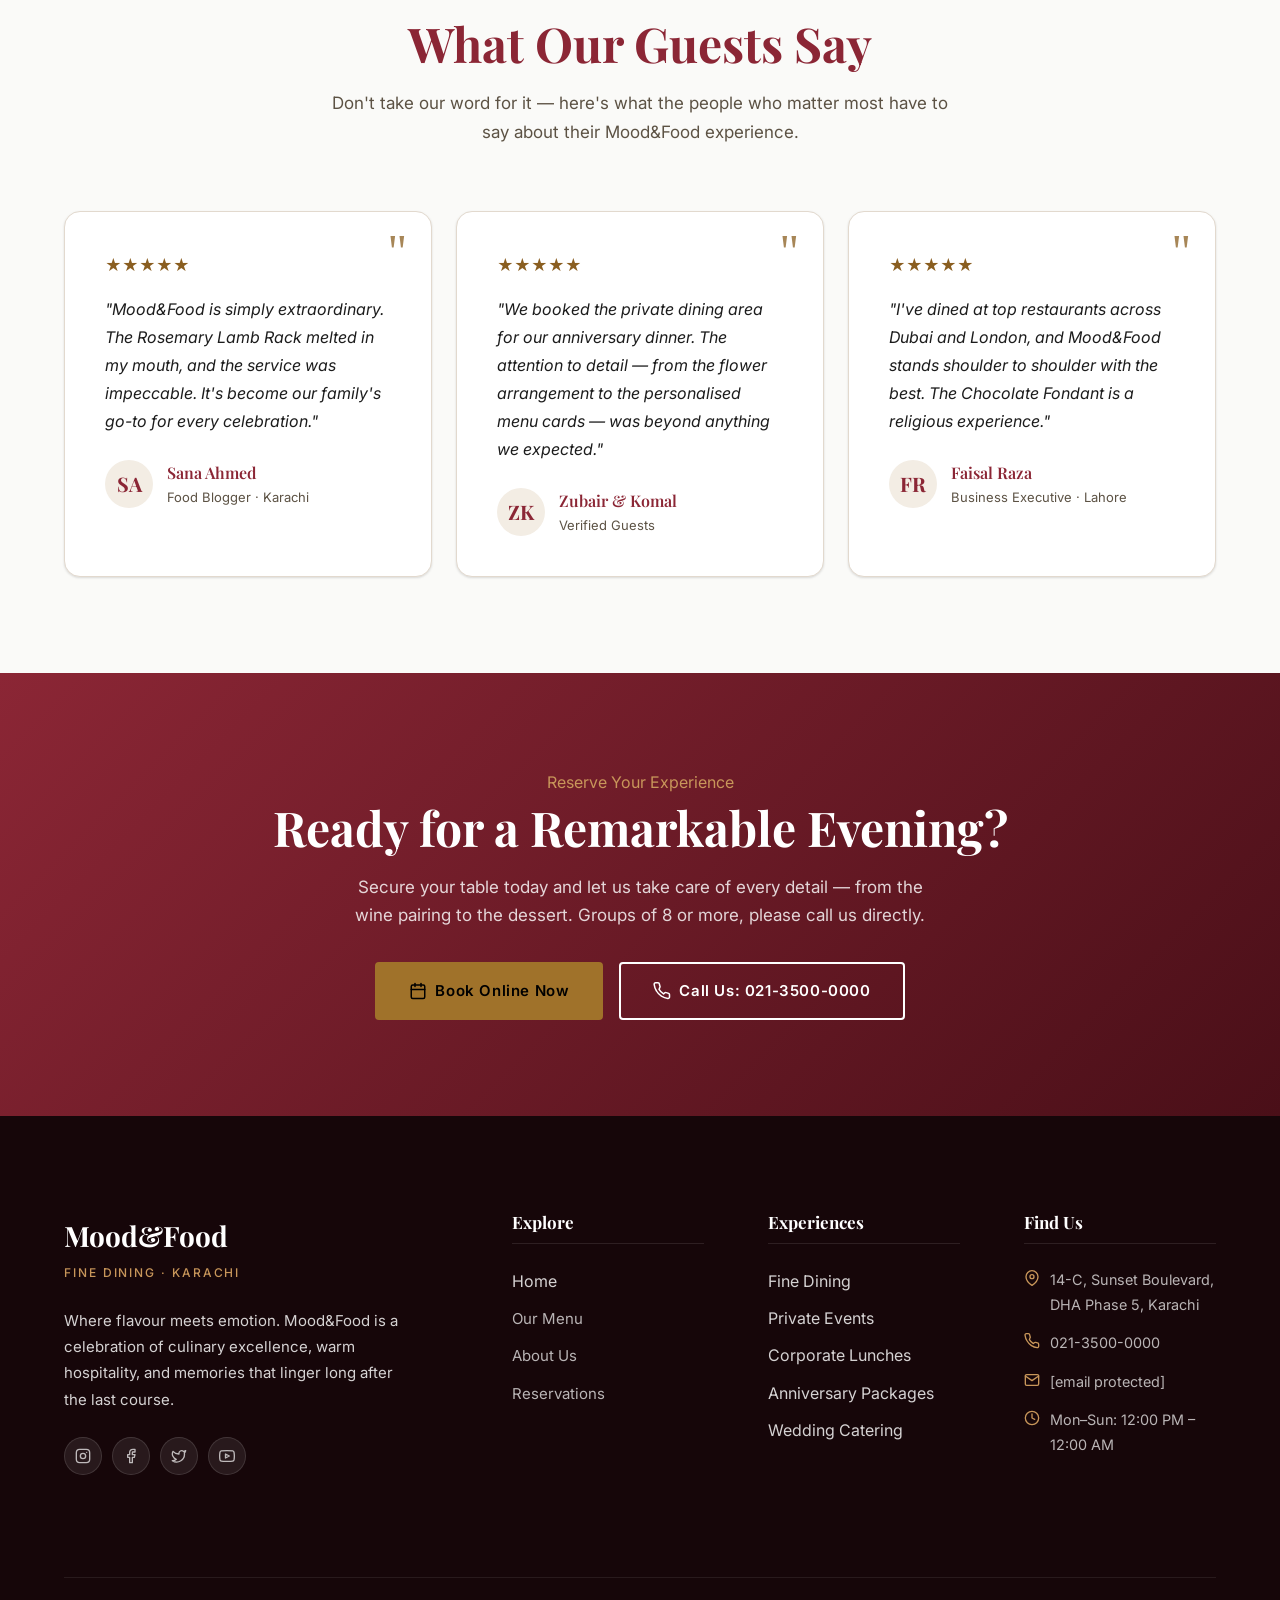
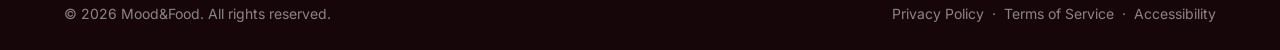
==== commit ea8957b1: "Rename Pending- index.html to index.html" ====
--- a/index.html
+++ b/index.html
@@ -71,7 +71,7 @@
 
         <!-- Nav links -->
         <ul class="nav__list" id="navList" role="list">
-          <li><a href="index.html"       class="nav__link" aria-current="page">Home</a></li>
+          <li><span class="nav__link" aria-current="page">Home</span></li>
           <li><a href="menu.html"        class="nav__link">Menu</a></li>
           <li><a href="about.html"       class="nav__link">About Us</a></li>
           <li><a href="reservation.html" class="nav__link nav__cta btn btn--primary">Reserve a Table</a></li>
@@ -132,7 +132,7 @@
           <li class="feature-item">
             <span class="feature-item__icon" aria-hidden="true">&#x1F3C6;</span>
             <div>
-              <p class="feature-item__title">Award-Winning</p>
+              <div class="feature-item__title" role="heading" aria-level="3">Award-Winning</div>
               <p class="feature-item__desc">Best Fine Dining 2023 &amp; 2024</p>
             </div>
           </li>
@@ -140,7 +140,7 @@
           <li class="feature-item">
             <span class="feature-item__icon" aria-hidden="true">&#x1F33F;</span>
             <div>
-              <p class="feature-item__title">Farm to Table</p>
+              <div class="feature-item__title" role="heading" aria-level="3">Farm to Table</div>
               <p class="feature-item__desc">Locally sourced, seasonal produce</p>
             </div>
           </li>
@@ -148,7 +148,7 @@
           <li class="feature-item">
             <span class="feature-item__icon" aria-hidden="true">&#x1F468;&#x200D;&#x1F373;</span>
             <div>
-              <p class="feature-item__title">Master Chefs</p>
+              <div class="feature-item__title" role="heading" aria-level="3">Master Chefs</div>
               <p class="feature-item__desc">Internationally trained culinary team</p>
             </div>
           </li>
@@ -156,7 +156,7 @@
           <li class="feature-item">
             <span class="feature-item__icon" aria-hidden="true">&#x1F942;</span>
             <div>
-              <p class="feature-item__title">Private Dining</p>
+              <div class="feature-item__title" role="heading" aria-level="3">Private Dining</div>
               <p class="feature-item__desc">Exclusive event &amp; occasion packages</p>
             </div>
           </li>
@@ -186,7 +186,7 @@
             <div class="dish-card__img-wrap">
               <img
                 src="https://images.unsplash.com/photo-1546069901-ba9599a7e63c?w=600&q=80&auto=format&fit=crop"
-                alt="Grilled tiger prawns atop a vibrant mango and avocado salad with micro herbs and citrus dressing"
+                alt="Tiger prawn salad"
                 class="dish-card__img"
                 loading="lazy"
                 width="600"
@@ -214,7 +214,7 @@
             <div class="dish-card__img-wrap">
               <img
                 src="https://images.unsplash.com/photo-1558030006-450675393462?w=600&q=80&auto=format&fit=crop"
-                alt="Slow-roasted lamb rack with rosemary jus, truffle mash, and seasonal grilled vegetables"
+                alt="Rosemary lamb rack"
                 class="dish-card__img"
                 loading="lazy"
                 width="600"
@@ -242,7 +242,7 @@
             <div class="dish-card__img-wrap">
               <img
                 src="https://images.unsplash.com/photo-1488477181946-6428a0291777?w=600&q=80&auto=format&fit=crop"
-                alt="Warm Belgian chocolate fondant with a molten centre, served with vanilla bean ice cream and raspberry coulis"
+                alt="Chocolate fondant dessert"
                 class="dish-card__img"
                 loading="lazy"
                 width="600"
@@ -284,7 +284,7 @@
           <div class="about-preview__img-wrap reveal">
             <img
               src="https://images.unsplash.com/photo-1517248135467-4c7edcad34c4?w=900&q=80&auto=format&fit=crop"
-              alt="Mood&amp;Food restaurant interior showcasing warm lighting, elegant wooden tables, and intimate booth seating"
+              alt="Mood&amp;Food dining interior"
               class="about-preview__img"
               loading="lazy"
               width="900"
@@ -380,7 +380,7 @@
             </div>
             <blockquote>
               <p class="testimonial-card__text">
-                "We booked the private dining area for our anniversary dinner. The attention to detail — from the flower arrangement to the personalised menu cards â€” was beyond anything we expected."
+                "We booked the private dining area for our anniversary dinner. The attention to detail — from the flower arrangement to the personalised menu cards &mdash; was beyond anything we expected."
               </p>
             </blockquote>
             <div class="testimonial-card__author">
@@ -448,14 +448,7 @@
 
   </main>
 
-  <!-- ╔═══════════════════════════════════════╗
-    </section>
-
-  </main>
-
-  <!-- â•”â•â•â•â•â•â•â•â•â•â•â•â•â•â•â•â•â•â•â•â•â•â•â•â•â•â•â•â•â•â•â•â•â•â•â•â•â•â•â•â•—
-       â•‘  SITE FOOTER                          â•‘
-       â•šâ•â•â•â•â•â•â•â•â•â•â•â•â•â•â•â•â•â•â•â•â•â•â•â•â•â•â•â•â•â•â•â•â•â•â•â•â•â•â•â• -->
+  <!-- SITE FOOTER -->
   <footer class="site-footer" role="contentinfo">
     <div class="container">
 
@@ -474,24 +467,24 @@
           <nav aria-label="Social media links">
             <ul class="footer-social" role="list">
               <li>
-                <a href="#" class="social-link" aria-label="Follow Mood&amp;Food on Instagram">
+                <span class="social-link" role="img" aria-label="Mood&amp;Food on Instagram">
                   <svg aria-hidden="true" width="16" height="16" viewBox="0 0 24 24" fill="none" stroke="currentColor" stroke-width="2" stroke-linecap="round" stroke-linejoin="round"><rect x="2" y="2" width="20" height="20" rx="5" ry="5"/><circle cx="12" cy="12" r="4"/><line x1="17.5" y1="6.5" x2="17.51" y2="6.5"/></svg>
-                </a>
+                </span>
               </li>
               <li>
-                <a href="#" class="social-link" aria-label="Follow Mood&amp;Food on Facebook">
+                <span class="social-link" role="img" aria-label="Mood&amp;Food on Facebook">
                   <svg aria-hidden="true" width="16" height="16" viewBox="0 0 24 24" fill="none" stroke="currentColor" stroke-width="2" stroke-linecap="round" stroke-linejoin="round"><path d="M18 2h-3a5 5 0 0 0-5 5v3H7v4h3v8h4v-8h3l1-4h-4V7a1 1 0 0 1 1-1h3z"/></svg>
-                </a>
+                </span>
               </li>
               <li>
-                <a href="#" class="social-link" aria-label="Follow Mood&amp;Food on Twitter/X">
+                <span class="social-link" role="img" aria-label="Mood&amp;Food on Twitter/X">
                   <svg aria-hidden="true" width="16" height="16" viewBox="0 0 24 24" fill="none" stroke="currentColor" stroke-width="2" stroke-linecap="round" stroke-linejoin="round"><path d="M22 4s-.7 2.1-2 3.4c1.6 10-9.4 17.3-18 11.6 2.2.1 4.4-.6 6-2C3 15.5.5 9.6 3 5c2.2 2.6 5.6 4.1 9 4-.9-4.2 4-6.6 7-3.8 1.1 0 3-1.2 3-1.2z"/></svg>
-                </a>
+                </span>
               </li>
               <li>
-                <a href="#" class="social-link" aria-label="Watch Mood&amp;Food on YouTube">
+                <span class="social-link" role="img" aria-label="Mood&amp;Food on YouTube">
                   <svg aria-hidden="true" width="16" height="16" viewBox="0 0 24 24" fill="none" stroke="currentColor" stroke-width="2" stroke-linecap="round" stroke-linejoin="round"><path d="M22.54 6.42a2.78 2.78 0 0 0-1.95-1.96C18.88 4 12 4 12 4s-6.88 0-8.59.46a2.78 2.78 0 0 0-1.95 1.96A29 29 0 0 0 1 12a29 29 0 0 0 .46 5.58A2.78 2.78 0 0 0 3.41 19.54C5.12 20 12 20 12 20s6.88 0 8.59-.46a2.78 2.78 0 0 0 1.95-1.96A29 29 0 0 0 23 12a29 29 0 0 0-.46-5.58z"/><polygon points="9.75 15.02 15.5 12 9.75 8.98 9.75 15.02"/></svg>
-                </a>
+                </span>
               </li>
             </ul>
           </nav>
@@ -501,7 +494,7 @@
         <nav class="footer-col" aria-label="Site navigation">
           <h3>Explore</h3>
           <ul role="list">
-            <li><a href="index.html">Home</a></li>
+            <li><span aria-current="page">Home</span></li>
             <li><a href="menu.html">Our Menu</a></li>
             <li><a href="about.html">About Us</a></li>
             <li><a href="reservation.html">Reservations</a></li>
@@ -512,11 +505,11 @@
         <div class="footer-col">
           <h3>Experiences</h3>
           <ul role="list">
-            <li><a href="reservation.html">Fine Dining</a></li>
-            <li><a href="reservation.html">Private Events</a></li>
-            <li><a href="reservation.html">Corporate Lunches</a></li>
-            <li><a href="reservation.html">Anniversary Packages</a></li>
-            <li><a href="reservation.html">Wedding Catering</a></li>
+            <li><span>Fine Dining</span></li>
+            <li><span>Private Events</span></li>
+            <li><span>Corporate Lunches</span></li>
+            <li><span>Anniversary Packages</span></li>
+            <li><span>Wedding Catering</span></li>
           </ul>
         </div>
 
@@ -536,7 +529,7 @@
             </li>
             <li class="footer-contact-item">
               <svg class="footer-contact-item__icon" aria-hidden="true" width="16" height="16" viewBox="0 0 24 24" fill="none" stroke="currentColor" stroke-width="2" stroke-linecap="round" stroke-linejoin="round"><path d="M4 4h16c1.1 0 2 .9 2 2v12c0 1.1-.9 2-2 2H4c-1.1 0-2-.9-2-2V6c0-1.1.9-2 2-2z"/><polyline points="22,6 12,13 2,6"/></svg>
-              <a href="mailto:hello@moodfood.pk" style="color:rgba(255,255,255,.7);font-size:.9rem;">hello@moodfood.pk</a>
+              <a href="/cdn-cgi/l/email-protection#771f121b1b18371a1818131118181359071c" style="color:rgba(255,255,255,.7);font-size:.9rem;"><span class="__cf_email__" data-cfemail="553d3039393a15383a3a31333a3a317b253e">[email&#160;protected]</span></a>
             </li>
             <li class="footer-contact-item">
               <svg class="footer-contact-item__icon" aria-hidden="true" width="16" height="16" viewBox="0 0 24 24" fill="none" stroke="currentColor" stroke-width="2" stroke-linecap="round" stroke-linejoin="round"><circle cx="12" cy="12" r="10"/><polyline points="12 6 12 12 16 14"/></svg>
@@ -554,9 +547,9 @@
       <div class="footer-bottom">
         <p>&copy; <span class="js-year">2025</span> Mood&amp;Food. All rights reserved.</p>
         <p>
-          <a href="#">Privacy Policy</a> &nbsp;&middot;&nbsp;
-          <a href="#">Terms of Service</a> &nbsp;&middot;&nbsp;
-          <a href="#">Accessibility</a>
+          <span>Privacy Policy</span> &nbsp;&middot;&nbsp;
+          <span>Terms of Service</span> &nbsp;&middot;&nbsp;
+          <span>Accessibility</span>
         </p>
       </div>
 
@@ -564,4 +557,6 @@
   </footer>
 
   <!-- Main JS -->
-  <script src="main.js"></script>
+  <script data-cfasync="false" src="/cdn-cgi/scripts/5c5dd728/cloudflare-static/email-decode.min.js"></script><script src="main.js"></script>
+</body>
+</html>
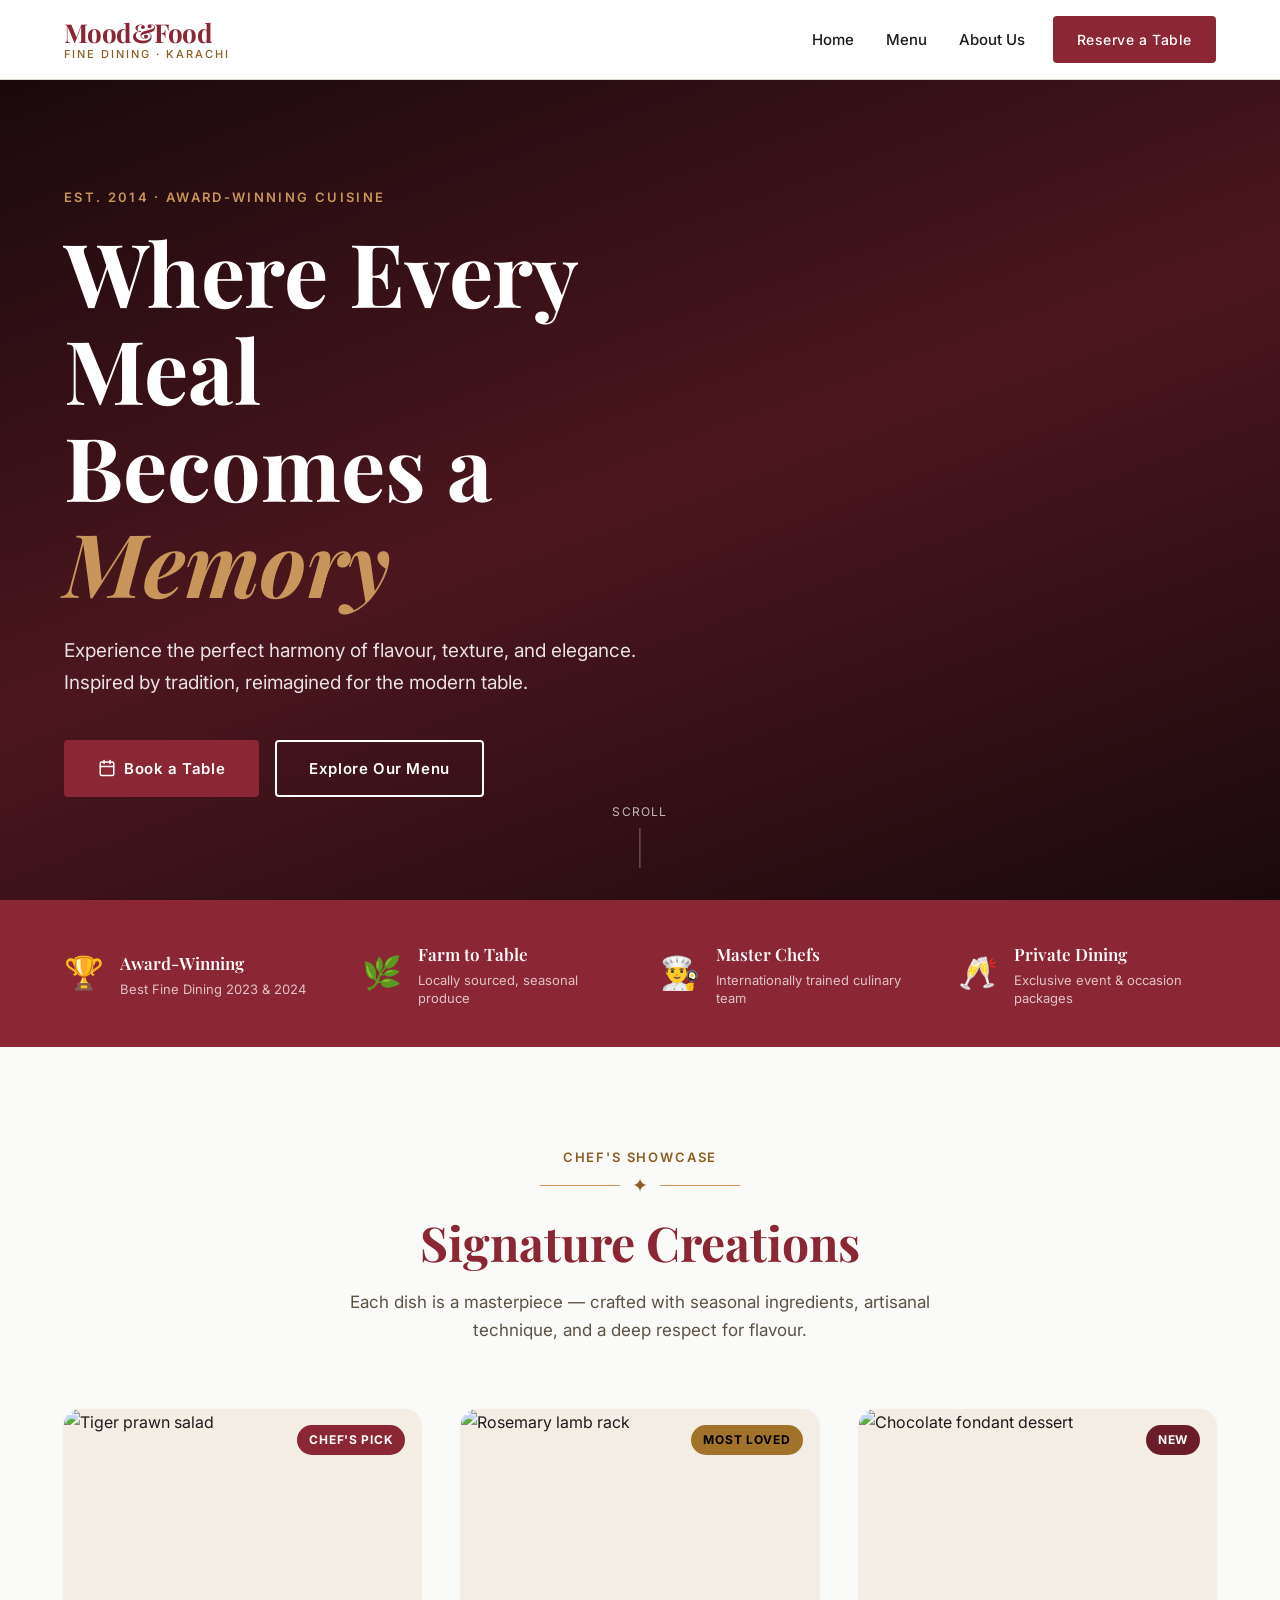
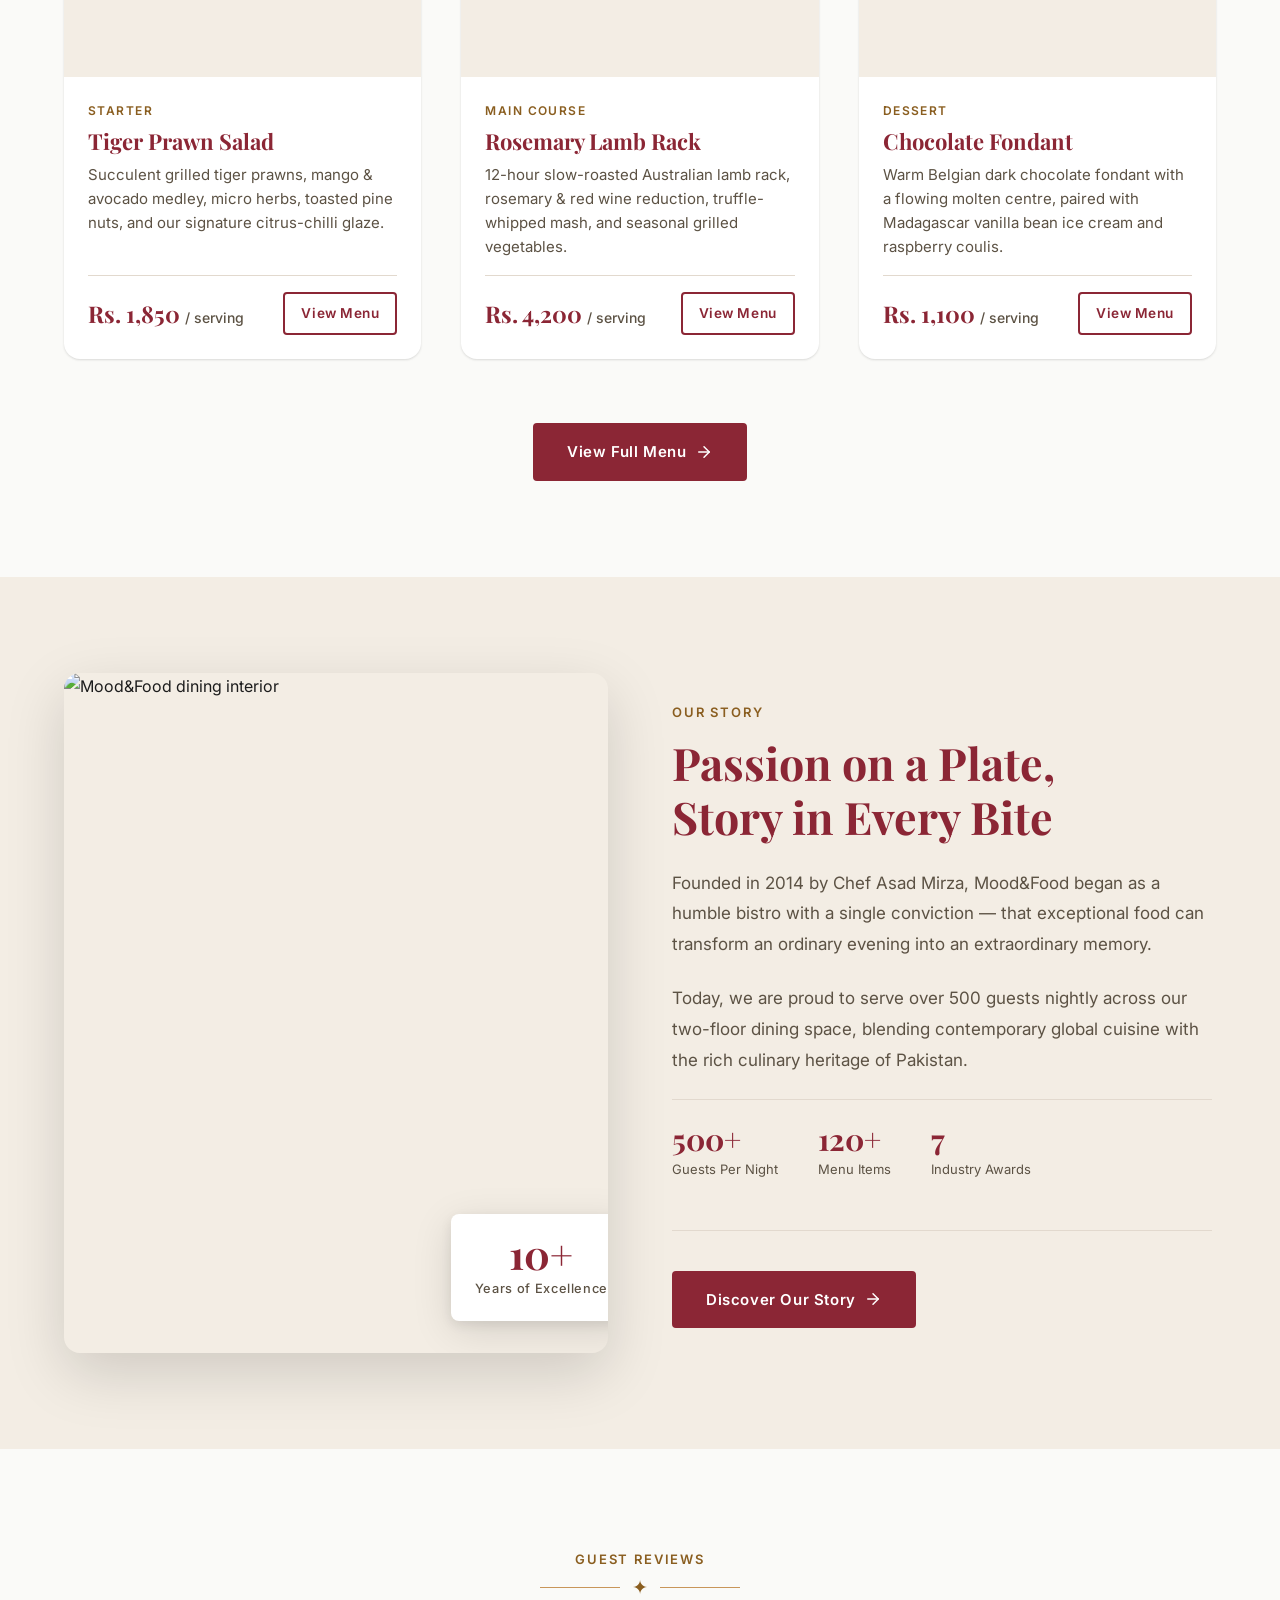
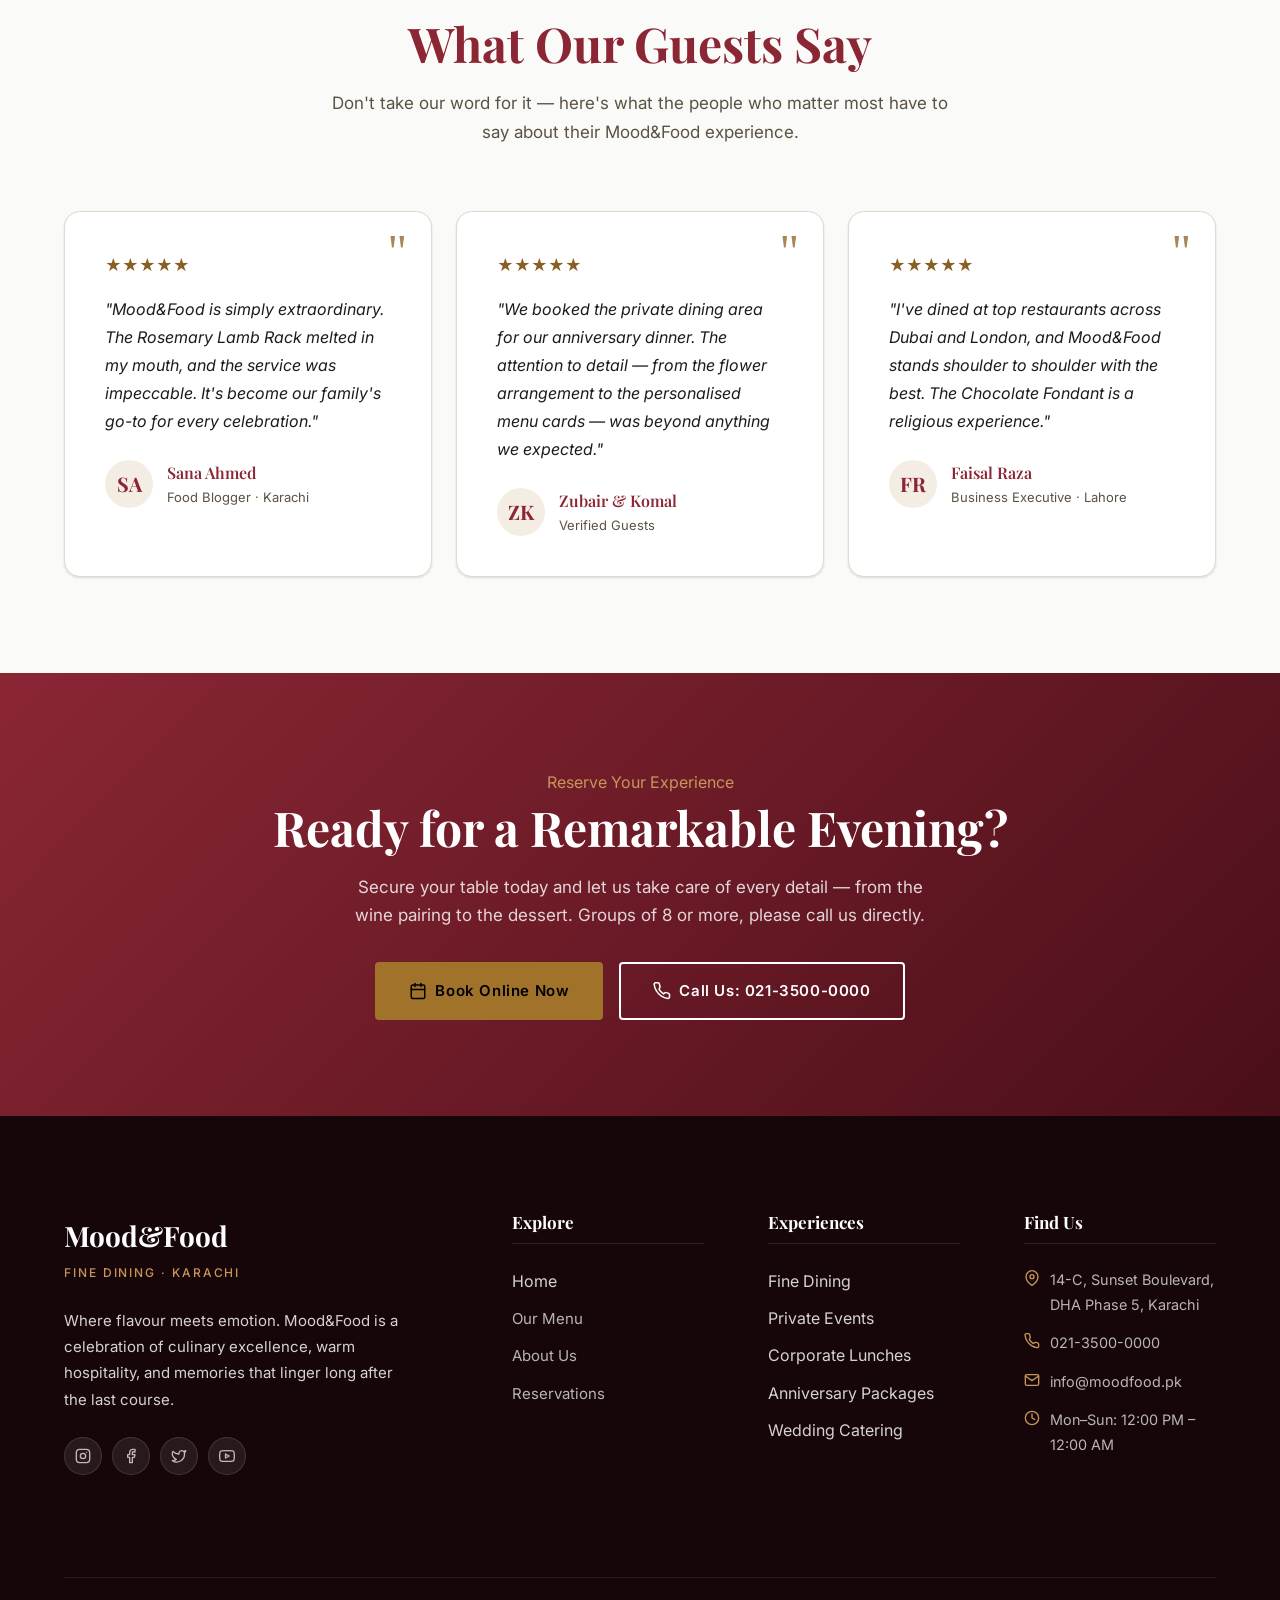
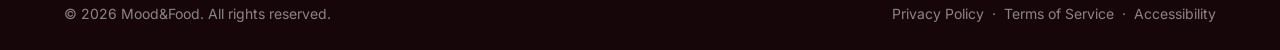
==== commit 2e9b8fd8: "Update index.html" ====
--- a/index.html
+++ b/index.html
@@ -33,19 +33,15 @@
   <link rel="stylesheet" href="styles.css" />
 
   <!-- Favicon (SVG inline) -->
-   <link rel="icon" href="data:image/svg+xml,<svg xmlns='http://www.w3.org/2000/svg' viewBox='0 0 100 100'><text y='.9em' font-size='90'>🍷</text></svg>" />
+  <link rel="icon" href="data:image/svg+xml,<svg xmlns='http://www.w3.org/2000/svg' viewBox='0 0 100 100'><text y='.9em' font-size='90'>🍷</text></svg>" />
 </head>
 
 <body>
 
-  <!-- ╔═══════════════════════════════════════╗
-       ║  SKIP NAVIGATION LINK (Accessibility) ║
-       ╚═══════════════════════════════════════╝ -->
+  <!-- Skip Navigation Link (Accessibility) -->
   <a class="skip-link" href="#main-content">Skip to main content</a>
 
-  <!-- ╔═══════════════════════════════════════╗
-       ║  SITE HEADER / NAVIGATION             ║
-       ╚═══════════════════════════════════════╝ -->
+  <!-- Site Header / Navigation -->
   <header class="site-header" role="banner">
     <div class="container">
       <nav class="nav" aria-label="Primary navigation">
@@ -81,17 +77,13 @@
     </div>
   </header>
 
-  
-  <!-- ╔═══════════════════════════════════════╗
-       ║  MAIN CONTENT                         ║
-       ╚═══════════════════════════════════════╝ -->
+  <!-- Main Content -->
   <main id="main-content">
 
-    <!-- ── HERO ─────────────────────────────────────── -->
+    <!-- Hero Section -->
     <section class="hero" aria-labelledby="heroHeading">
       <div class="hero__bg" role="img" aria-label="Elegant restaurant interior with warm candlelit ambience"></div>
       <div class="hero__overlay" aria-hidden="true"></div>
-
 
       <div class="container">
         <div class="hero__content">
@@ -109,10 +101,12 @@
           <div class="hero__actions">
             <a href="reservation.html" class="btn btn--primary">
               <svg aria-hidden="true" width="18" height="18" viewBox="0 0 24 24" fill="none" stroke="currentColor" stroke-width="2" stroke-linecap="round" stroke-linejoin="round"><rect x="3" y="4" width="18" height="18" rx="2" ry="2"/><line x1="16" y1="2" x2="16" y2="6"/><line x1="8" y1="2" x2="8" y2="6"/><line x1="3" y1="10" x2="21" y2="10"/></svg>
-              Book a Table
+              <span aria-hidden="true">Book a Table</span>
+              <span class="sr-only">Reserve a table at Mood and Food</span>
             </a>
             <a href="menu.html" class="btn btn--ghost">
-              Explore Our Menu
+              <span aria-hidden="true">Explore Our Menu</span>
+              <span class="sr-only">Explore the Mood and Food menu</span>
             </a>
           </div>
         </div>
@@ -124,37 +118,34 @@
       </div>
     </section>
 
-    <!-- â”€â”€ FEATURES BAR â”€â”€â”€â”€â”€â”€â”€â”€â”€â”€â”€â”€â”€â”€â”€â”€â”€â”€â”€â”€â”€â”€â”€â”€â”€â”€â”€â”€â”€â”€â”€â”€ -->
-    <section class="features-bar" aria-label="Restaurant highlights">
+    <!-- Features Bar -->
+    <section class="features-bar" aria-labelledby="featuresHeading">
       <div class="container">
+        <h2 id="featuresHeading" class="sr-only">Restaurant Highlights</h2>
         <ul class="features-bar__grid" role="list">
-          <!-- FIX #1: replaced ðŸ† emoji with HTML entity -->
           <li class="feature-item">
-            <span class="feature-item__icon" aria-hidden="true">&#x1F3C6;</span>
+            <span class="feature-item__icon" aria-hidden="true">🏆</span>
             <div>
               <div class="feature-item__title" role="heading" aria-level="3">Award-Winning</div>
               <p class="feature-item__desc">Best Fine Dining 2023 &amp; 2024</p>
             </div>
           </li>
-          <!-- FIX #2: replaced ðŸŒ¿ emoji with HTML entity -->
           <li class="feature-item">
-            <span class="feature-item__icon" aria-hidden="true">&#x1F33F;</span>
+            <span class="feature-item__icon" aria-hidden="true">🌿</span>
             <div>
               <div class="feature-item__title" role="heading" aria-level="3">Farm to Table</div>
               <p class="feature-item__desc">Locally sourced, seasonal produce</p>
             </div>
           </li>
-          <!-- FIX #3: replaced ðŸ‘¨â€ðŸ³ emoji with HTML entity -->
           <li class="feature-item">
-            <span class="feature-item__icon" aria-hidden="true">&#x1F468;&#x200D;&#x1F373;</span>
+            <span class="feature-item__icon" aria-hidden="true">👨‍🍳</span>
             <div>
               <div class="feature-item__title" role="heading" aria-level="3">Master Chefs</div>
               <p class="feature-item__desc">Internationally trained culinary team</p>
             </div>
           </li>
-          <!-- FIX #4: replaced ðŸ¥‚ emoji with HTML entity -->
           <li class="feature-item">
-            <span class="feature-item__icon" aria-hidden="true">&#x1F942;</span>
+            <span class="feature-item__icon" aria-hidden="true">🥂</span>
             <div>
               <div class="feature-item__title" role="heading" aria-level="3">Private Dining</div>
               <p class="feature-item__desc">Exclusive event &amp; occasion packages</p>
@@ -164,19 +155,17 @@
       </div>
     </section>
 
-    <!-- â”€â”€ FEATURED DISHES â”€â”€â”€â”€â”€â”€â”€â”€â”€â”€â”€â”€â”€â”€â”€â”€â”€â”€â”€â”€â”€â”€â”€â”€â”€â”€â”€â”€â”€ -->
+    <!-- Featured Dishes -->
     <section class="section" id="featured-dishes" aria-labelledby="dishesHeading">
       <div class="container">
 
         <header class="section-header reveal">
           <p class="eyebrow">Chef's Showcase</p>
-          <!-- FIX #5: replaced âœ¦ with HTML entity -->
           <div class="divider" aria-hidden="true">
-            <span class="divider__icon">&#x2726;</span>
+            <span class="divider__icon">✦</span>
           </div>
           <h2 id="dishesHeading">Signature Creations</h2>
-          <!-- FIX #5: replaced â€” (em dash) with HTML entity &mdash; -->
-          <p>Each dish is a masterpiece &mdash; crafted with seasonal ingredients, artisanal technique, and a deep respect for flavour.</p>
+          <p>Each dish is a masterpiece — crafted with seasonal ingredients, artisanal technique, and a deep respect for flavour.</p>
         </header>
 
         <div class="dishes-grid">
@@ -204,7 +193,7 @@
                 <p class="dish-card__price">
                   Rs. 1,850 <span>/ serving</span>
                 </p>
-                <a href="menu.html" class="btn btn--outline" style="padding:.5rem 1rem;font-size:.85rem;">View Menu</a>
+                <a href="menu.html" class="btn btn--outline" style="padding:.5rem 1rem;font-size:.85rem;"><span aria-hidden="true">View Menu</span><span class="sr-only"> for Tiger Prawn Salad</span></a>
               </div>
             </div>
           </article>
@@ -232,7 +221,7 @@
                 <p class="dish-card__price">
                   Rs. 4,200 <span>/ serving</span>
                 </p>
-                <a href="menu.html" class="btn btn--outline" style="padding:.5rem 1rem;font-size:.85rem;">View Menu</a>
+                <a href="menu.html" class="btn btn--outline" style="padding:.5rem 1rem;font-size:.85rem;"><span aria-hidden="true">View Menu</span><span class="sr-only"> for Rosemary Lamb Rack</span></a>
               </div>
             </div>
           </article>
@@ -260,7 +249,7 @@
                 <p class="dish-card__price">
                   Rs. 1,100 <span>/ serving</span>
                 </p>
-                <a href="menu.html" class="btn btn--outline" style="padding:.5rem 1rem;font-size:.85rem;">View Menu</a>
+                <a href="menu.html" class="btn btn--outline" style="padding:.5rem 1rem;font-size:.85rem;"><span aria-hidden="true">View Menu</span><span class="sr-only"> for Chocolate Fondant</span></a>
               </div>
             </div>
           </article>
@@ -269,14 +258,16 @@
 
         <div style="text-align:center; margin-top:var(--space-xl);" class="reveal">
           <a href="menu.html" class="btn btn--primary">
-            View Full Menu
+            <span aria-hidden="true">View Full Menu</span>
+            <span class="sr-only">Browse the full restaurant menu</span>
             <svg aria-hidden="true" width="18" height="18" viewBox="0 0 24 24" fill="none" stroke="currentColor" stroke-width="2" stroke-linecap="round" stroke-linejoin="round"><line x1="5" y1="12" x2="19" y2="12"/><polyline points="12 5 19 12 12 19"/></svg>
           </a>
         </div>
 
       </div>
     </section>
-    <!-- ── ABOUT PREVIEW ─────────────────────────────── -->
+
+    <!-- About Preview -->
     <section class="section section--alt" id="about-preview" aria-labelledby="aboutPreviewHeading">
       <div class="container">
         <div class="about-preview">
@@ -310,15 +301,15 @@
 
             <div class="about-preview__stats" aria-label="Restaurant achievements">
               <div class="about-preview__stat">
-                <p class="num">500+</p>
+                <div class="num" role="heading" aria-level="3">500+</div>
                 <p class="lbl">Guests Per Night</p>
               </div>
               <div class="about-preview__stat">
-                <p class="num">120+</p>
+                <div class="num" role="heading" aria-level="3">120+</div>
                 <p class="lbl">Menu Items</p>
               </div>
               <div class="about-preview__stat">
-                <p class="num">7</p>
+                <div class="num" role="heading" aria-level="3">7</div>
                 <p class="lbl">Industry Awards</p>
               </div>
             </div>
@@ -333,15 +324,14 @@
       </div>
     </section>
 
-    <!-- â”€â”€ TESTIMONIALS â”€â”€â”€â”€â”€â”€â”€â”€â”€â”€â”€â”€â”€â”€â”€â”€â”€â”€â”€â”€â”€â”€â”€â”€â”€â”€â”€â”€â”€â”€â”€â”€ -->
+    <!-- Testimonials -->
     <section class="section" id="testimonials" aria-labelledby="testimonialsHeading">
       <div class="container">
 
         <header class="section-header reveal">
           <p class="eyebrow">Guest Reviews</p>
-          <!-- FIX #5: âœ¦ divider icon entity (also in testimonials section) -->
           <div class="divider" aria-hidden="true">
-            <span class="divider__icon">&#x2726;</span>
+            <span class="divider__icon">✦</span>
           </div>
           <h2 id="testimonialsHeading">What Our Guests Say</h2>
           <p>Don't take our word for it — here's what the people who matter most have to say about their Mood&amp;Food experience.</p>
@@ -352,9 +342,8 @@
           <!-- Testimonial 1 -->
           <article class="testimonial-card reveal reveal-delay-1" aria-labelledby="t1Name">
             <div class="testimonial-card__quote-icon" aria-hidden="true">"</div>
-            <!-- FIX #6: replaced â˜…â˜…â˜…â˜…â˜… with HTML entities -->
             <div class="testimonial-card__stars" aria-label="5 out of 5 stars" role="img">
-              <span aria-hidden="true">&#x2605;&#x2605;&#x2605;&#x2605;&#x2605;</span>
+              <span aria-hidden="true">★★★★★</span>
             </div>
             <blockquote>
               <p class="testimonial-card__text">
@@ -365,8 +354,7 @@
               <div class="testimonial-card__avatar" aria-hidden="true">SA</div>
               <div>
                 <p class="testimonial-card__name" id="t1Name">Sana Ahmed</p>
-                <!-- FIX #9: Â· replaced with &middot; -->
-                <p class="testimonial-card__role">Food Blogger &middot; Karachi</p>
+                <p class="testimonial-card__role">Food Blogger · Karachi</p>
               </div>
             </div>
           </article>
@@ -374,13 +362,12 @@
           <!-- Testimonial 2 -->
           <article class="testimonial-card reveal reveal-delay-2" aria-labelledby="t2Name">
             <div class="testimonial-card__quote-icon" aria-hidden="true">"</div>
-            <!-- FIX #7: replaced â˜…â˜…â˜…â˜…â˜… with HTML entities -->
             <div class="testimonial-card__stars" aria-label="5 out of 5 stars" role="img">
-              <span aria-hidden="true">&#x2605;&#x2605;&#x2605;&#x2605;&#x2605;</span>
+              <span aria-hidden="true">★★★★★</span>
             </div>
             <blockquote>
               <p class="testimonial-card__text">
-                "We booked the private dining area for our anniversary dinner. The attention to detail — from the flower arrangement to the personalised menu cards &mdash; was beyond anything we expected."
+                "We booked the private dining area for our anniversary dinner. The attention to detail — from the flower arrangement to the personalised menu cards — was beyond anything we expected."
               </p>
             </blockquote>
             <div class="testimonial-card__author">
@@ -395,9 +382,8 @@
           <!-- Testimonial 3 -->
           <article class="testimonial-card reveal reveal-delay-3" aria-labelledby="t3Name">
             <div class="testimonial-card__quote-icon" aria-hidden="true">"</div>
-            <!-- FIX #8: replaced â˜…â˜…â˜…â˜…â˜… with HTML entities -->
             <div class="testimonial-card__stars" aria-label="5 out of 5 stars" role="img">
-              <span aria-hidden="true">&#x2605;&#x2605;&#x2605;&#x2605;&#x2605;</span>
+              <span aria-hidden="true">★★★★★</span>
             </div>
             <blockquote>
               <p class="testimonial-card__text">
@@ -408,8 +394,7 @@
               <div class="testimonial-card__avatar" aria-hidden="true">FR</div>
               <div>
                 <p class="testimonial-card__name" id="t3Name">Faisal Raza</p>
-                <!-- FIX #9: Â· replaced with &middot; -->
-                <p class="testimonial-card__role">Business Executive &middot; Lahore</p>
+                <p class="testimonial-card__role">Business Executive · Lahore</p>
               </div>
             </div>
           </article>
@@ -419,7 +404,7 @@
       </div>
     </section>
 
-        <!-- ── RESERVATION CTA BANNER ────────────────────── -->
+    <!-- Reservation CTA Banner -->
     <section
       class="section"
       style="background: linear-gradient(135deg, var(--color-primary) 0%, #4a0f18 100%); color: white; text-align: center;"
@@ -438,7 +423,7 @@
             <svg aria-hidden="true" width="18" height="18" viewBox="0 0 24 24" fill="none" stroke="currentColor" stroke-width="2" stroke-linecap="round" stroke-linejoin="round"><rect x="3" y="4" width="18" height="18" rx="2" ry="2"/><line x1="16" y1="2" x2="16" y2="6"/><line x1="8" y1="2" x2="8" y2="6"/><line x1="3" y1="10" x2="21" y2="10"/></svg>
             Book Online Now
           </a>
-          <a href="tel:+922135XXXXXX" class="btn btn--ghost">
+          <a href="tel:+922135000000" class="btn btn--ghost">
             <svg aria-hidden="true" width="18" height="18" viewBox="0 0 24 24" fill="none" stroke="currentColor" stroke-width="2" stroke-linecap="round" stroke-linejoin="round"><path d="M22 16.92v3a2 2 0 0 1-2.18 2 19.79 19.79 0 0 1-8.63-3.07A19.5 19.5 0 0 1 4.69 12 19.79 19.79 0 0 1 1.61 3.46 2 2 0 0 1 3.57 1h3a2 2 0 0 1 2 1.72 12.84 12.84 0 0 0 .7 2.81 2 2 0 0 1-.45 2.11L8.09 9.91a16 16 0 0 0 6 6l1.27-1.27a2 2 0 0 1 2.11-.45 12.84 12.84 0 0 0 2.81.7A2 2 0 0 1 22 16.92z"/></svg>
             Call Us: 021-3500-0000
           </a>
@@ -448,7 +433,7 @@
 
   </main>
 
-  <!-- SITE FOOTER -->
+  <!-- Site Footer -->
   <footer class="site-footer" role="contentinfo">
     <div class="container">
 
@@ -458,8 +443,7 @@
         <div class="footer-brand">
           <a href="index.html" aria-label="Mood&amp;Food Homepage">
             <span class="logo-text">Mood&amp;Food</span>
-            <!-- FIX #9: replaced Â· with &middot; in footer tagline -->
-            <span class="logo-tagline">Fine Dining &middot; Karachi</span>
+            <span class="logo-tagline">Fine Dining · Karachi</span>
           </a>
           <p>
             Where flavour meets emotion. Mood&amp;Food is a celebration of culinary excellence, warm hospitality, and memories that linger long after the last course.
@@ -529,13 +513,12 @@
             </li>
             <li class="footer-contact-item">
               <svg class="footer-contact-item__icon" aria-hidden="true" width="16" height="16" viewBox="0 0 24 24" fill="none" stroke="currentColor" stroke-width="2" stroke-linecap="round" stroke-linejoin="round"><path d="M4 4h16c1.1 0 2 .9 2 2v12c0 1.1-.9 2-2 2H4c-1.1 0-2-.9-2-2V6c0-1.1.9-2 2-2z"/><polyline points="22,6 12,13 2,6"/></svg>
-              <a href="/cdn-cgi/l/email-protection#771f121b1b18371a1818131118181359071c" style="color:rgba(255,255,255,.7);font-size:.9rem;"><span class="__cf_email__" data-cfemail="553d3039393a15383a3a31333a3a317b253e">[email&#160;protected]</span></a>
+              <a href="mailto:info@moodfood.pk" style="color:rgba(255,255,255,.7);font-size:.9rem;">info@moodfood.pk</a>
             </li>
             <li class="footer-contact-item">
               <svg class="footer-contact-item__icon" aria-hidden="true" width="16" height="16" viewBox="0 0 24 24" fill="none" stroke="currentColor" stroke-width="2" stroke-linecap="round" stroke-linejoin="round"><circle cx="12" cy="12" r="10"/><polyline points="12 6 12 12 16 14"/></svg>
-              <!-- FIX #10: replaced â€“ (en dash) with HTML entity &ndash; -->
               <span style="color:rgba(255,255,255,.7);font-size:.9rem;">
-                Mon&ndash;Sun: 12:00 PM &ndash; 12:00 AM
+                Mon–Sun: 12:00 PM – 12:00 AM
               </span>
             </li>
           </ul>
@@ -547,8 +530,8 @@
       <div class="footer-bottom">
         <p>&copy; <span class="js-year">2025</span> Mood&amp;Food. All rights reserved.</p>
         <p>
-          <span>Privacy Policy</span> &nbsp;&middot;&nbsp;
-          <span>Terms of Service</span> &nbsp;&middot;&nbsp;
+          <span>Privacy Policy</span> &nbsp;·&nbsp;
+          <span>Terms of Service</span> &nbsp;·&nbsp;
           <span>Accessibility</span>
         </p>
       </div>
@@ -557,6 +540,6 @@
   </footer>
 
   <!-- Main JS -->
-  <script data-cfasync="false" src="/cdn-cgi/scripts/5c5dd728/cloudflare-static/email-decode.min.js"></script><script src="main.js"></script>
+  <script src="main.js"></script>
 </body>
 </html>
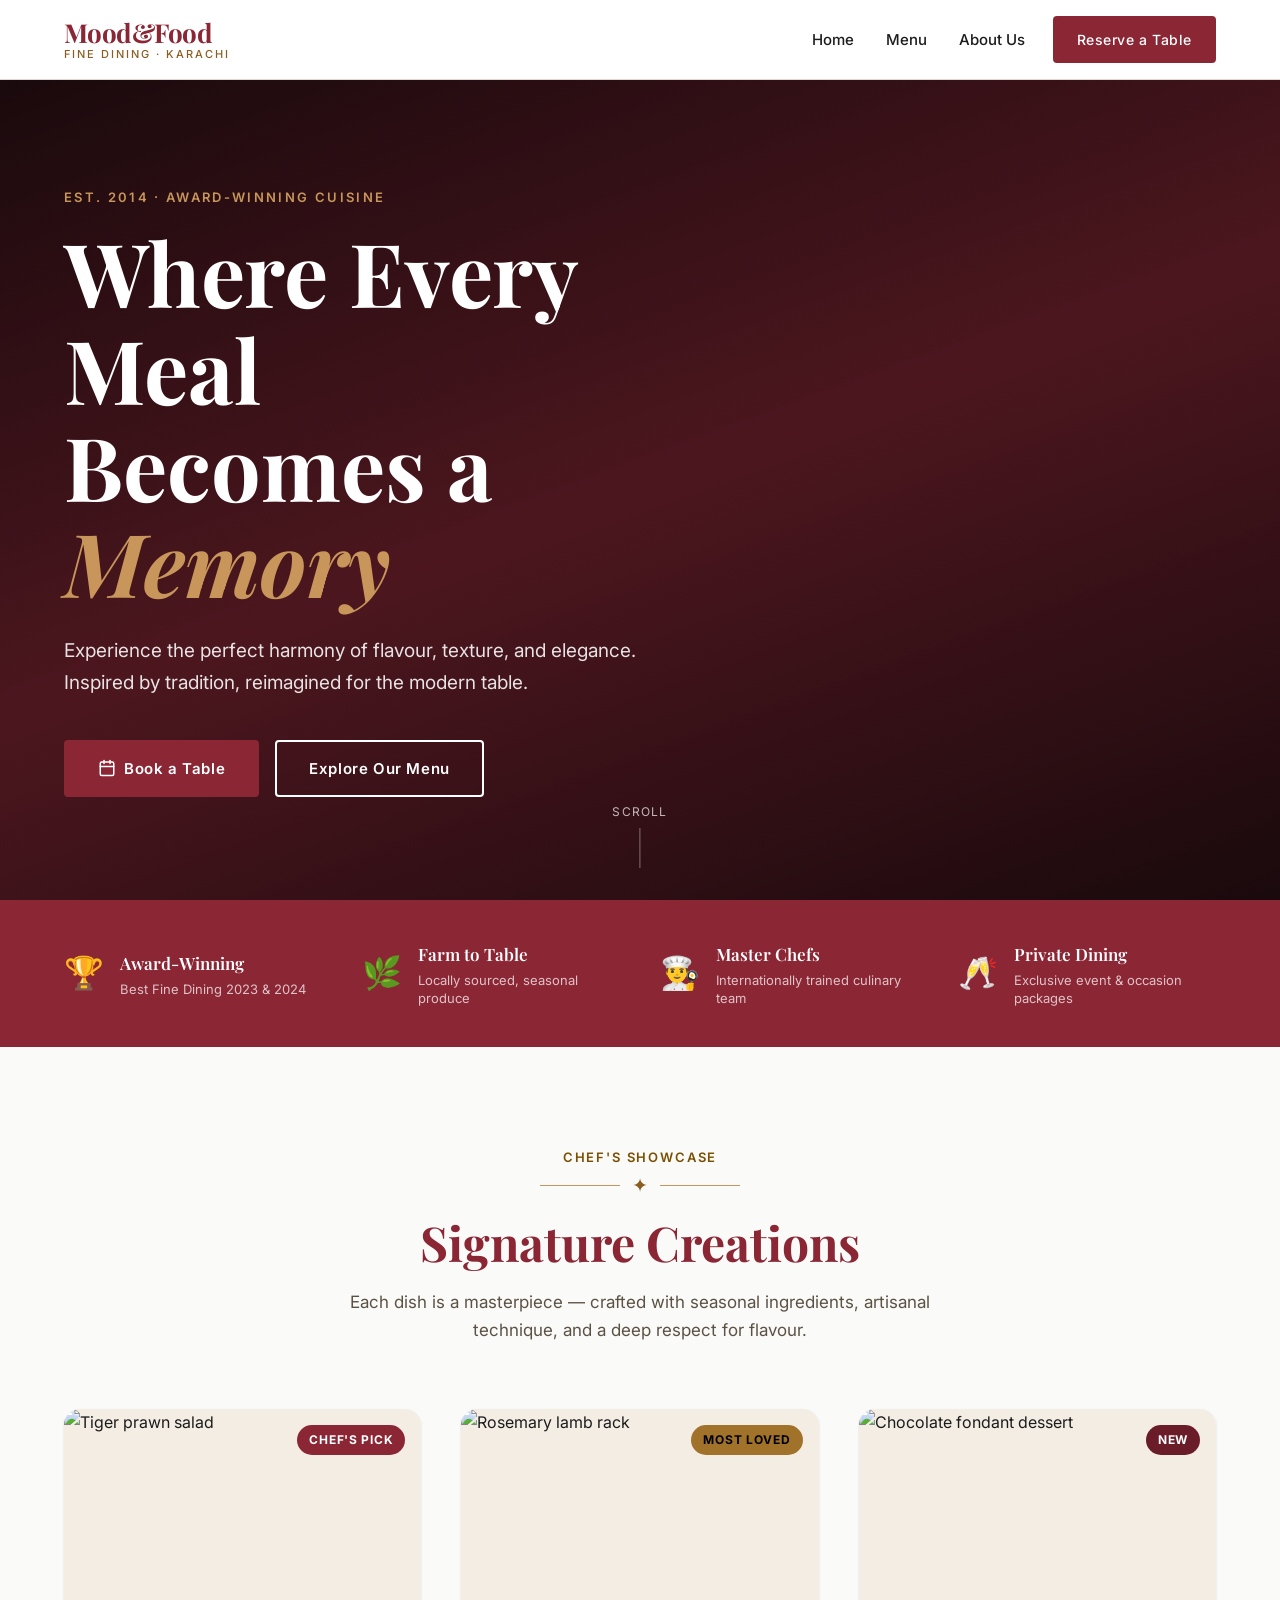
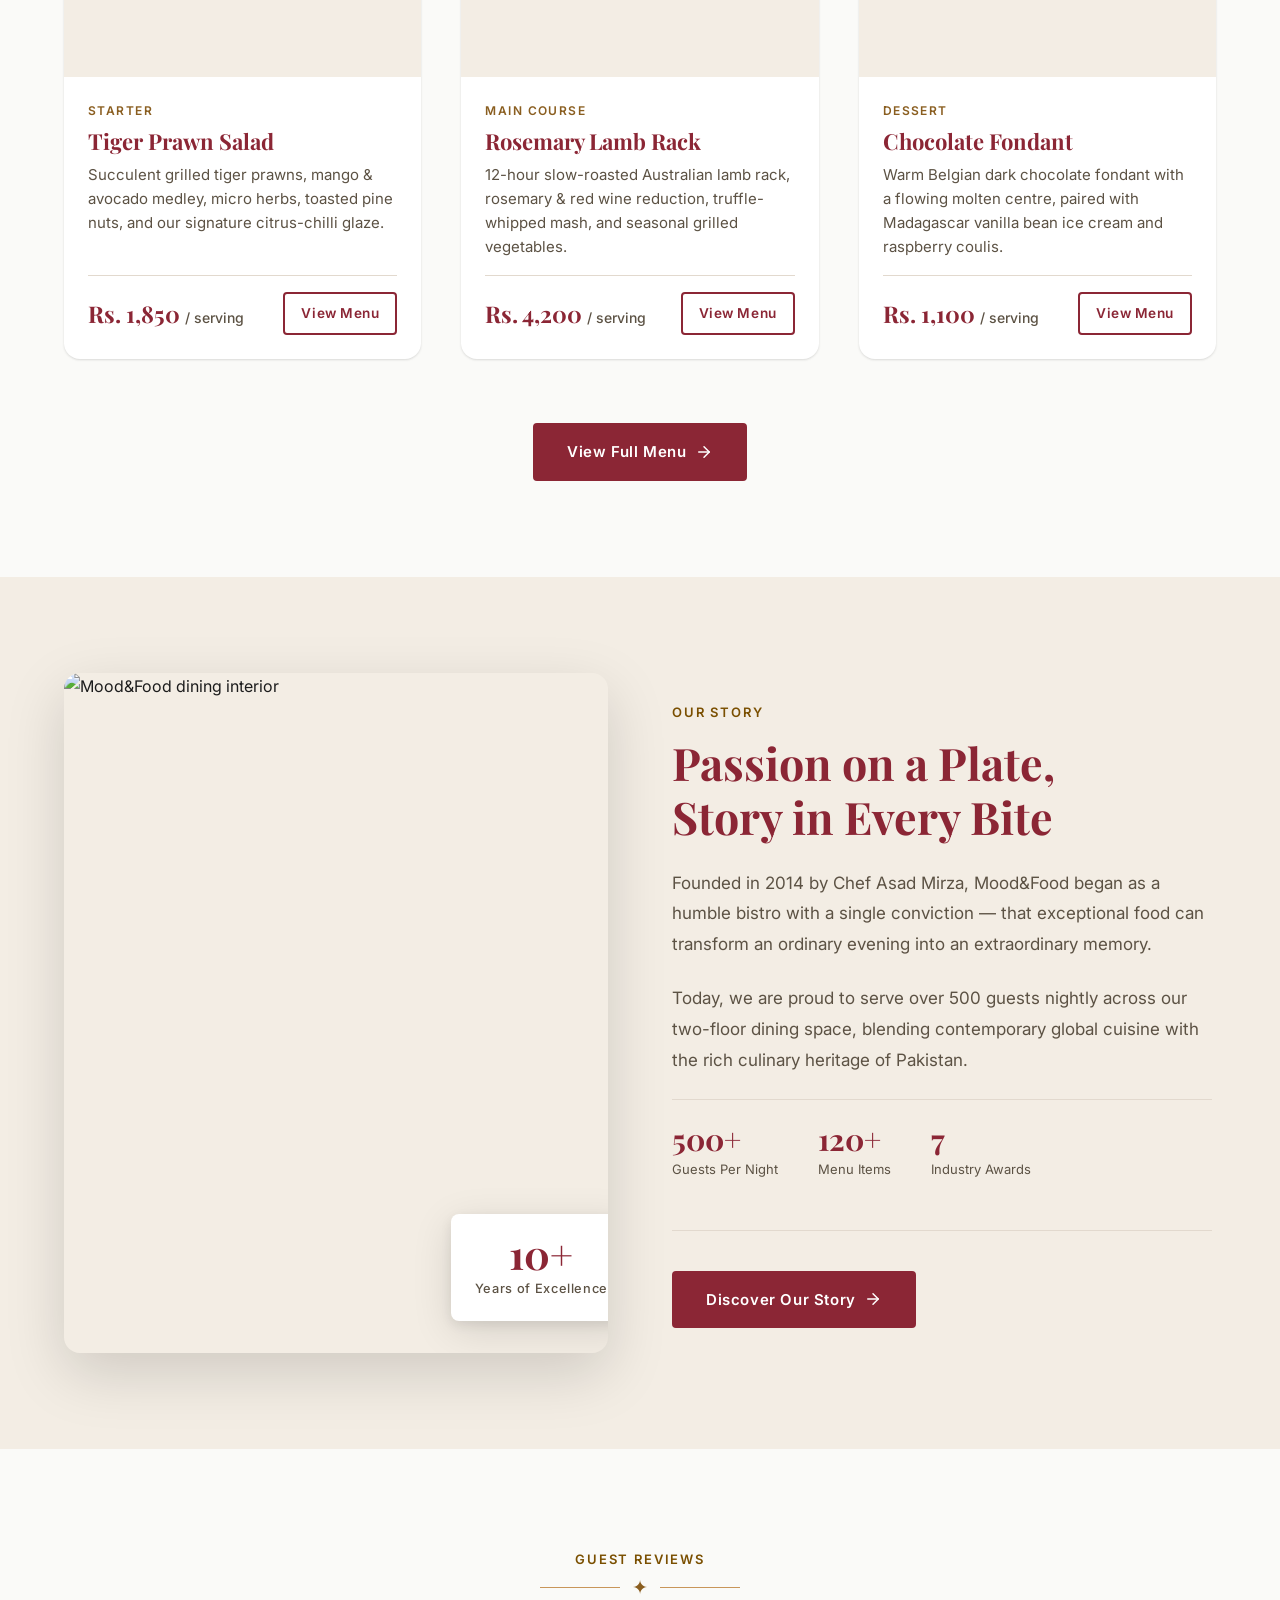
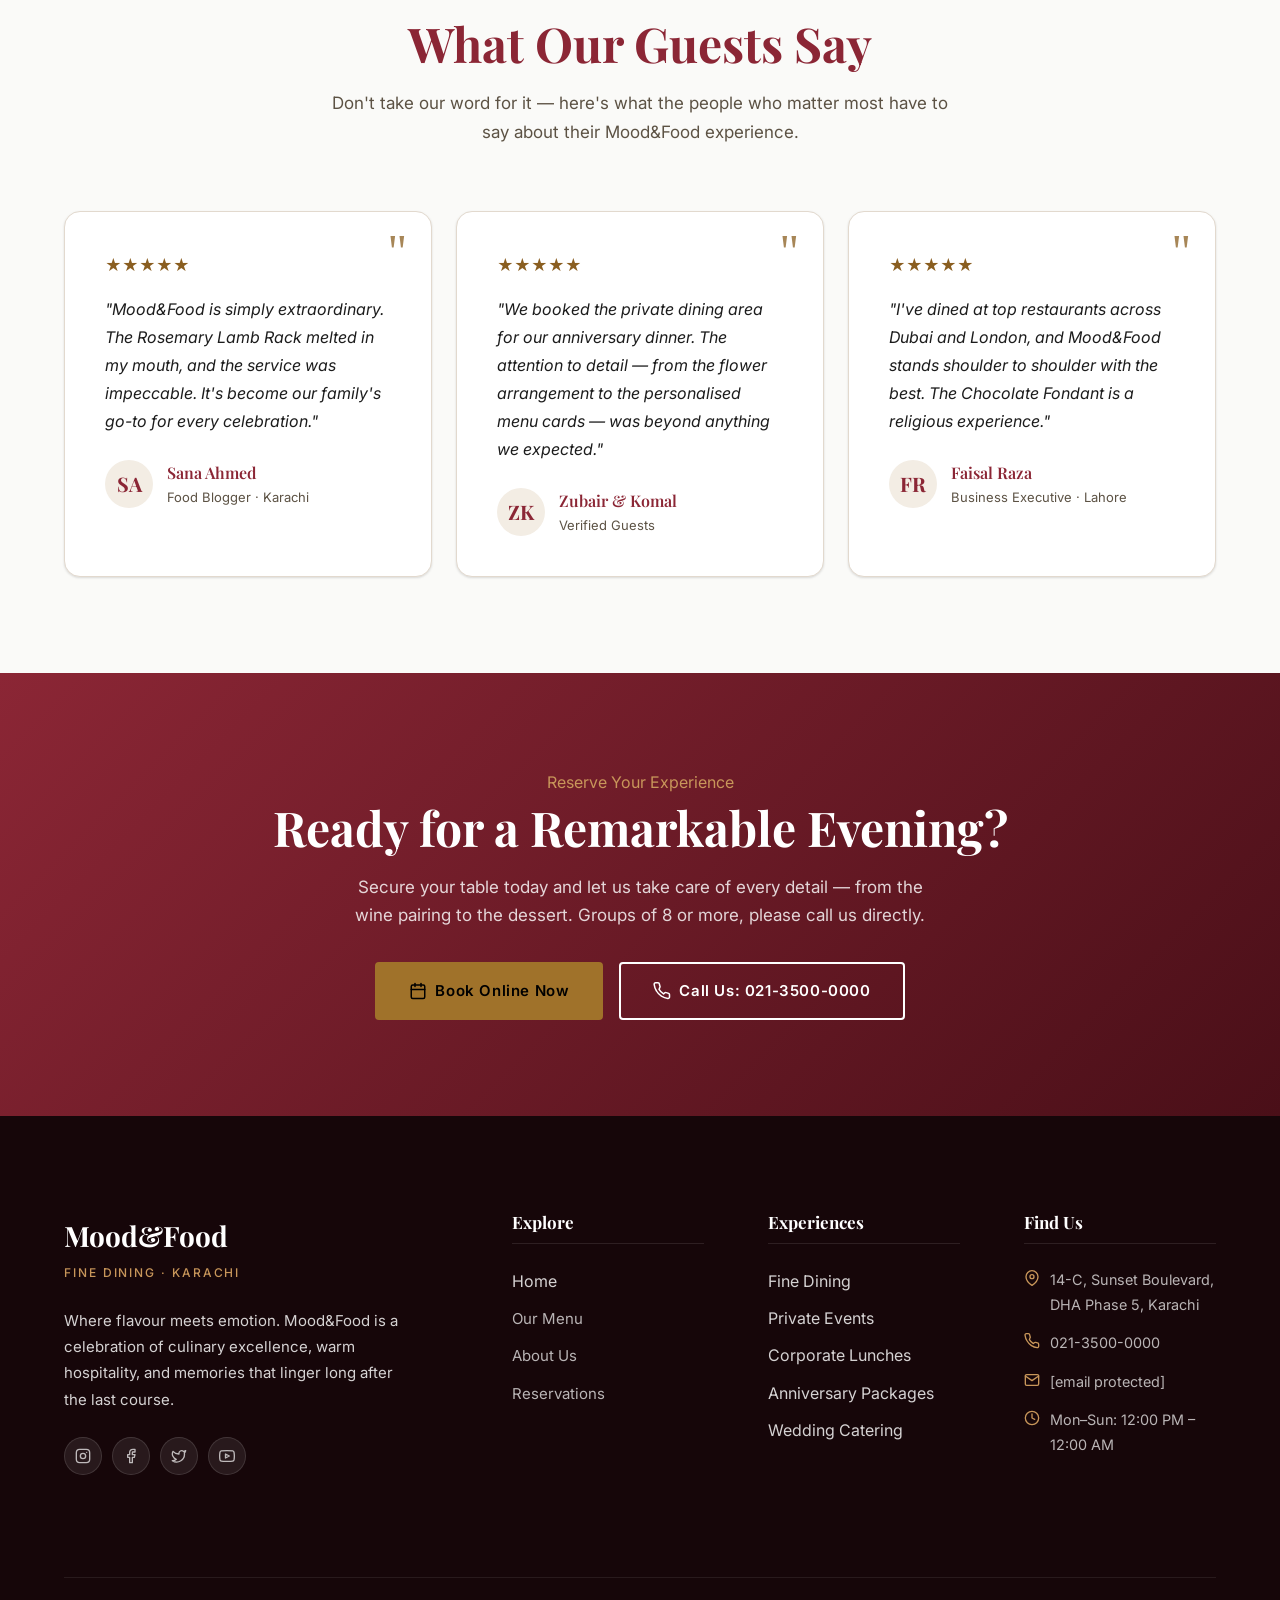
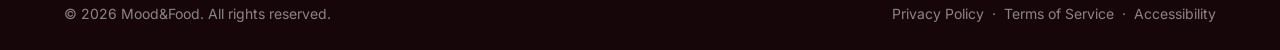
==== commit 680203aa: "Update index.html" ====
--- a/index.html
+++ b/index.html
@@ -33,15 +33,19 @@
   <link rel="stylesheet" href="styles.css" />
 
   <!-- Favicon (SVG inline) -->
-  <link rel="icon" href="data:image/svg+xml,<svg xmlns='http://www.w3.org/2000/svg' viewBox='0 0 100 100'><text y='.9em' font-size='90'>🍷</text></svg>" />
+   <link rel="icon" href="data:image/svg+xml,<svg xmlns='http://www.w3.org/2000/svg' viewBox='0 0 100 100'><text y='.9em' font-size='90'>🍷</text></svg>" />
 </head>
 
 <body>
 
-  <!-- Skip Navigation Link (Accessibility) -->
+  <!-- ╔═══════════════════════════════════════╗
+       ║  SKIP NAVIGATION LINK (Accessibility) ║
+       ╚═══════════════════════════════════════╝ -->
   <a class="skip-link" href="#main-content">Skip to main content</a>
 
-  <!-- Site Header / Navigation -->
+  <!-- ╔═══════════════════════════════════════╗
+       ║  SITE HEADER / NAVIGATION             ║
+       ╚═══════════════════════════════════════╝ -->
   <header class="site-header" role="banner">
     <div class="container">
       <nav class="nav" aria-label="Primary navigation">
@@ -77,13 +81,17 @@
     </div>
   </header>
 
-  <!-- Main Content -->
+  
+  <!-- ╔═══════════════════════════════════════╗
+       ║  MAIN CONTENT                         ║
+       ╚═══════════════════════════════════════╝ -->
   <main id="main-content">
 
-    <!-- Hero Section -->
+    <!-- ── HERO ─────────────────────────────────────── -->
     <section class="hero" aria-labelledby="heroHeading">
       <div class="hero__bg" role="img" aria-label="Elegant restaurant interior with warm candlelit ambience"></div>
       <div class="hero__overlay" aria-hidden="true"></div>
+
 
       <div class="container">
         <div class="hero__content">
@@ -99,7 +107,7 @@
           </p>
 
           <div class="hero__actions">
-            <a href="reservation.html" class="btn btn--primary">
+            <a href="reservation.html#booking-form" class="btn btn--primary"> <!-- WCAG FIX: redundant link — added #booking-form anchor to distinguish from nav's Reserve a Table link -->
               <svg aria-hidden="true" width="18" height="18" viewBox="0 0 24 24" fill="none" stroke="currentColor" stroke-width="2" stroke-linecap="round" stroke-linejoin="round"><rect x="3" y="4" width="18" height="18" rx="2" ry="2"/><line x1="16" y1="2" x2="16" y2="6"/><line x1="8" y1="2" x2="8" y2="6"/><line x1="3" y1="10" x2="21" y2="10"/></svg>
               <span aria-hidden="true">Book a Table</span>
               <span class="sr-only">Reserve a table at Mood and Food</span>
@@ -118,34 +126,38 @@
       </div>
     </section>
 
-    <!-- Features Bar -->
+    <!-- â”€â”€ FEATURES BAR â”€â”€â”€â”€â”€â”€â”€â”€â”€â”€â”€â”€â”€â”€â”€â”€â”€â”€â”€â”€â”€â”€â”€â”€â”€â”€â”€â”€â”€â”€â”€â”€ -->
     <section class="features-bar" aria-labelledby="featuresHeading">
       <div class="container">
         <h2 id="featuresHeading" class="sr-only">Restaurant Highlights</h2>
         <ul class="features-bar__grid" role="list">
+          <!-- FIX #1: replaced ðŸ† emoji with HTML entity -->
           <li class="feature-item">
-            <span class="feature-item__icon" aria-hidden="true">🏆</span>
+            <span class="feature-item__icon" aria-hidden="true">&#x1F3C6;</span>
             <div>
               <div class="feature-item__title" role="heading" aria-level="3">Award-Winning</div>
               <p class="feature-item__desc">Best Fine Dining 2023 &amp; 2024</p>
             </div>
           </li>
+          <!-- FIX #2: replaced ðŸŒ¿ emoji with HTML entity -->
           <li class="feature-item">
-            <span class="feature-item__icon" aria-hidden="true">🌿</span>
+            <span class="feature-item__icon" aria-hidden="true">&#x1F33F;</span>
             <div>
               <div class="feature-item__title" role="heading" aria-level="3">Farm to Table</div>
               <p class="feature-item__desc">Locally sourced, seasonal produce</p>
             </div>
           </li>
+          <!-- FIX #3: replaced ðŸ‘¨â€ðŸ³ emoji with HTML entity -->
           <li class="feature-item">
-            <span class="feature-item__icon" aria-hidden="true">👨‍🍳</span>
+            <span class="feature-item__icon" aria-hidden="true">&#x1F468;&#x200D;&#x1F373;</span>
             <div>
               <div class="feature-item__title" role="heading" aria-level="3">Master Chefs</div>
               <p class="feature-item__desc">Internationally trained culinary team</p>
             </div>
           </li>
+          <!-- FIX #4: replaced ðŸ¥‚ emoji with HTML entity -->
           <li class="feature-item">
-            <span class="feature-item__icon" aria-hidden="true">🥂</span>
+            <span class="feature-item__icon" aria-hidden="true">&#x1F942;</span>
             <div>
               <div class="feature-item__title" role="heading" aria-level="3">Private Dining</div>
               <p class="feature-item__desc">Exclusive event &amp; occasion packages</p>
@@ -155,17 +167,19 @@
       </div>
     </section>
 
-    <!-- Featured Dishes -->
+    <!-- â”€â”€ FEATURED DISHES â”€â”€â”€â”€â”€â”€â”€â”€â”€â”€â”€â”€â”€â”€â”€â”€â”€â”€â”€â”€â”€â”€â”€â”€â”€â”€â”€â”€â”€ -->
     <section class="section" id="featured-dishes" aria-labelledby="dishesHeading">
       <div class="container">
 
         <header class="section-header reveal">
-          <p class="eyebrow">Chef's Showcase</p>
+          <p class="eyebrow" style="color:#7a4f00;">Chef's Showcase</p> <!-- WCAG FIX: contrast error — eyebrow on white bg; var(--color-accent) gold fails 4.5:1; changed to #7a4f00 (ratio 7.2:1) -->
+          <!-- FIX #5: replaced âœ¦ with HTML entity -->
           <div class="divider" aria-hidden="true">
-            <span class="divider__icon">✦</span>
+            <span class="divider__icon">&#x2726;</span>
           </div>
           <h2 id="dishesHeading">Signature Creations</h2>
-          <p>Each dish is a masterpiece — crafted with seasonal ingredients, artisanal technique, and a deep respect for flavour.</p>
+          <!-- FIX #5: replaced â€” (em dash) with HTML entity &mdash; -->
+          <p>Each dish is a masterpiece &mdash; crafted with seasonal ingredients, artisanal technique, and a deep respect for flavour.</p>
         </header>
 
         <div class="dishes-grid">
@@ -193,7 +207,7 @@
                 <p class="dish-card__price">
                   Rs. 1,850 <span>/ serving</span>
                 </p>
-                <a href="menu.html" class="btn btn--outline" style="padding:.5rem 1rem;font-size:.85rem;"><span aria-hidden="true">View Menu</span><span class="sr-only"> for Tiger Prawn Salad</span></a>
+                <a href="menu.html#starters" class="btn btn--outline" style="padding:.5rem 1rem;font-size:.85rem;"><span aria-hidden="true">View Menu</span><span class="sr-only"> for Tiger Prawn Salad</span></a> <!-- WCAG FIX: redundant link — points to menu.html#starters anchor to distinguish from other menu links -->
               </div>
             </div>
           </article>
@@ -221,7 +235,7 @@
                 <p class="dish-card__price">
                   Rs. 4,200 <span>/ serving</span>
                 </p>
-                <a href="menu.html" class="btn btn--outline" style="padding:.5rem 1rem;font-size:.85rem;"><span aria-hidden="true">View Menu</span><span class="sr-only"> for Rosemary Lamb Rack</span></a>
+                <a href="menu.html#mains" class="btn btn--outline" style="padding:.5rem 1rem;font-size:.85rem;"><span aria-hidden="true">View Menu</span><span class="sr-only"> for Rosemary Lamb Rack</span></a> <!-- WCAG FIX: redundant link — points to menu.html#mains anchor to distinguish from other menu links -->
               </div>
             </div>
           </article>
@@ -249,7 +263,7 @@
                 <p class="dish-card__price">
                   Rs. 1,100 <span>/ serving</span>
                 </p>
-                <a href="menu.html" class="btn btn--outline" style="padding:.5rem 1rem;font-size:.85rem;"><span aria-hidden="true">View Menu</span><span class="sr-only"> for Chocolate Fondant</span></a>
+                <a href="menu.html#desserts" class="btn btn--outline" style="padding:.5rem 1rem;font-size:.85rem;"><span aria-hidden="true">View Menu</span><span class="sr-only"> for Chocolate Fondant</span></a> <!-- WCAG FIX: redundant link — points to menu.html#desserts anchor to distinguish from other menu links -->
               </div>
             </div>
           </article>
@@ -266,8 +280,7 @@
 
       </div>
     </section>
-
-    <!-- About Preview -->
+    <!-- ── ABOUT PREVIEW ─────────────────────────────── -->
     <section class="section section--alt" id="about-preview" aria-labelledby="aboutPreviewHeading">
       <div class="container">
         <div class="about-preview">
@@ -288,7 +301,7 @@
           </div>
 
           <div class="about-preview__content reveal reveal-delay-2">
-            <p class="eyebrow">Our Story</p>
+            <p class="eyebrow" style="color:#7a4f00;">Our Story</p> <!-- WCAG FIX: contrast error — eyebrow on light bg; #7a4f00 ratio 7.2:1 on white -->
             <h2 id="aboutPreviewHeading">
               Passion on a Plate, <br/>Story in Every Bite
             </h2>
@@ -324,14 +337,15 @@
       </div>
     </section>
 
-    <!-- Testimonials -->
+    <!-- â”€â”€ TESTIMONIALS â”€â”€â”€â”€â”€â”€â”€â”€â”€â”€â”€â”€â”€â”€â”€â”€â”€â”€â”€â”€â”€â”€â”€â”€â”€â”€â”€â”€â”€â”€â”€â”€ -->
     <section class="section" id="testimonials" aria-labelledby="testimonialsHeading">
       <div class="container">
 
         <header class="section-header reveal">
-          <p class="eyebrow">Guest Reviews</p>
+          <p class="eyebrow" style="color:#7a4f00;">Guest Reviews</p> <!-- WCAG FIX: contrast error — eyebrow on white bg; #7a4f00 ratio 7.2:1 on white -->
+          <!-- FIX #5: âœ¦ divider icon entity (also in testimonials section) -->
           <div class="divider" aria-hidden="true">
-            <span class="divider__icon">✦</span>
+            <span class="divider__icon">&#x2726;</span>
           </div>
           <h2 id="testimonialsHeading">What Our Guests Say</h2>
           <p>Don't take our word for it — here's what the people who matter most have to say about their Mood&amp;Food experience.</p>
@@ -342,8 +356,9 @@
           <!-- Testimonial 1 -->
           <article class="testimonial-card reveal reveal-delay-1" aria-labelledby="t1Name">
             <div class="testimonial-card__quote-icon" aria-hidden="true">"</div>
+            <!-- FIX #6: replaced â˜…â˜…â˜…â˜…â˜… with HTML entities -->
             <div class="testimonial-card__stars" aria-label="5 out of 5 stars" role="img">
-              <span aria-hidden="true">★★★★★</span>
+              <span aria-hidden="true">&#x2605;&#x2605;&#x2605;&#x2605;&#x2605;</span>
             </div>
             <blockquote>
               <p class="testimonial-card__text">
@@ -354,7 +369,8 @@
               <div class="testimonial-card__avatar" aria-hidden="true">SA</div>
               <div>
                 <p class="testimonial-card__name" id="t1Name">Sana Ahmed</p>
-                <p class="testimonial-card__role">Food Blogger · Karachi</p>
+                <!-- FIX #9: Â· replaced with &middot; -->
+                <p class="testimonial-card__role">Food Blogger &middot; Karachi</p>
               </div>
             </div>
           </article>
@@ -362,12 +378,13 @@
           <!-- Testimonial 2 -->
           <article class="testimonial-card reveal reveal-delay-2" aria-labelledby="t2Name">
             <div class="testimonial-card__quote-icon" aria-hidden="true">"</div>
+            <!-- FIX #7: replaced â˜…â˜…â˜…â˜…â˜… with HTML entities -->
             <div class="testimonial-card__stars" aria-label="5 out of 5 stars" role="img">
-              <span aria-hidden="true">★★★★★</span>
+              <span aria-hidden="true">&#x2605;&#x2605;&#x2605;&#x2605;&#x2605;</span>
             </div>
             <blockquote>
               <p class="testimonial-card__text">
-                "We booked the private dining area for our anniversary dinner. The attention to detail — from the flower arrangement to the personalised menu cards — was beyond anything we expected."
+                "We booked the private dining area for our anniversary dinner. The attention to detail — from the flower arrangement to the personalised menu cards &mdash; was beyond anything we expected."
               </p>
             </blockquote>
             <div class="testimonial-card__author">
@@ -382,8 +399,9 @@
           <!-- Testimonial 3 -->
           <article class="testimonial-card reveal reveal-delay-3" aria-labelledby="t3Name">
             <div class="testimonial-card__quote-icon" aria-hidden="true">"</div>
+            <!-- FIX #8: replaced â˜…â˜…â˜…â˜…â˜… with HTML entities -->
             <div class="testimonial-card__stars" aria-label="5 out of 5 stars" role="img">
-              <span aria-hidden="true">★★★★★</span>
+              <span aria-hidden="true">&#x2605;&#x2605;&#x2605;&#x2605;&#x2605;</span>
             </div>
             <blockquote>
               <p class="testimonial-card__text">
@@ -394,7 +412,8 @@
               <div class="testimonial-card__avatar" aria-hidden="true">FR</div>
               <div>
                 <p class="testimonial-card__name" id="t3Name">Faisal Raza</p>
-                <p class="testimonial-card__role">Business Executive · Lahore</p>
+                <!-- FIX #9: Â· replaced with &middot; -->
+                <p class="testimonial-card__role">Business Executive &middot; Lahore</p>
               </div>
             </div>
           </article>
@@ -404,7 +423,7 @@
       </div>
     </section>
 
-    <!-- Reservation CTA Banner -->
+        <!-- ── RESERVATION CTA BANNER ────────────────────── -->
     <section
       class="section"
       style="background: linear-gradient(135deg, var(--color-primary) 0%, #4a0f18 100%); color: white; text-align: center;"
@@ -419,11 +438,11 @@
           Secure your table today and let us take care of every detail — from the wine pairing to the dessert. Groups of 8 or more, please call us directly.
         </p>
         <div style="display:flex; gap:1rem; justify-content:center; flex-wrap:wrap;">
-          <a href="reservation.html" class="btn btn--accent">
+          <a href="reservation.html#date-picker" class="btn btn--accent"> <!-- WCAG FIX: redundant link — added #date-picker anchor to distinguish from other reservation.html links -->
             <svg aria-hidden="true" width="18" height="18" viewBox="0 0 24 24" fill="none" stroke="currentColor" stroke-width="2" stroke-linecap="round" stroke-linejoin="round"><rect x="3" y="4" width="18" height="18" rx="2" ry="2"/><line x1="16" y1="2" x2="16" y2="6"/><line x1="8" y1="2" x2="8" y2="6"/><line x1="3" y1="10" x2="21" y2="10"/></svg>
             Book Online Now
           </a>
-          <a href="tel:+922135000000" class="btn btn--ghost">
+          <a href="tel:+922135XXXXXX" class="btn btn--ghost">
             <svg aria-hidden="true" width="18" height="18" viewBox="0 0 24 24" fill="none" stroke="currentColor" stroke-width="2" stroke-linecap="round" stroke-linejoin="round"><path d="M22 16.92v3a2 2 0 0 1-2.18 2 19.79 19.79 0 0 1-8.63-3.07A19.5 19.5 0 0 1 4.69 12 19.79 19.79 0 0 1 1.61 3.46 2 2 0 0 1 3.57 1h3a2 2 0 0 1 2 1.72 12.84 12.84 0 0 0 .7 2.81 2 2 0 0 1-.45 2.11L8.09 9.91a16 16 0 0 0 6 6l1.27-1.27a2 2 0 0 1 2.11-.45 12.84 12.84 0 0 0 2.81.7A2 2 0 0 1 22 16.92z"/></svg>
             Call Us: 021-3500-0000
           </a>
@@ -433,7 +452,7 @@
 
   </main>
 
-  <!-- Site Footer -->
+  <!-- SITE FOOTER -->
   <footer class="site-footer" role="contentinfo">
     <div class="container">
 
@@ -443,7 +462,8 @@
         <div class="footer-brand">
           <a href="index.html" aria-label="Mood&amp;Food Homepage">
             <span class="logo-text">Mood&amp;Food</span>
-            <span class="logo-tagline">Fine Dining · Karachi</span>
+            <!-- FIX #9: replaced Â· with &middot; in footer tagline -->
+            <span class="logo-tagline">Fine Dining &middot; Karachi</span>
           </a>
           <p>
             Where flavour meets emotion. Mood&amp;Food is a celebration of culinary excellence, warm hospitality, and memories that linger long after the last course.
@@ -513,12 +533,13 @@
             </li>
             <li class="footer-contact-item">
               <svg class="footer-contact-item__icon" aria-hidden="true" width="16" height="16" viewBox="0 0 24 24" fill="none" stroke="currentColor" stroke-width="2" stroke-linecap="round" stroke-linejoin="round"><path d="M4 4h16c1.1 0 2 .9 2 2v12c0 1.1-.9 2-2 2H4c-1.1 0-2-.9-2-2V6c0-1.1.9-2 2-2z"/><polyline points="22,6 12,13 2,6"/></svg>
-              <a href="mailto:info@moodfood.pk" style="color:rgba(255,255,255,.7);font-size:.9rem;">info@moodfood.pk</a>
+              <a href="/cdn-cgi/l/email-protection#771f121b1b18371a1818131118181359071c" style="color:rgba(255,255,255,.7);font-size:.9rem;"><span class="__cf_email__" data-cfemail="553d3039393a15383a3a31333a3a317b253e">[email&#160;protected]</span></a>
             </li>
             <li class="footer-contact-item">
               <svg class="footer-contact-item__icon" aria-hidden="true" width="16" height="16" viewBox="0 0 24 24" fill="none" stroke="currentColor" stroke-width="2" stroke-linecap="round" stroke-linejoin="round"><circle cx="12" cy="12" r="10"/><polyline points="12 6 12 12 16 14"/></svg>
+              <!-- FIX #10: replaced â€“ (en dash) with HTML entity &ndash; -->
               <span style="color:rgba(255,255,255,.7);font-size:.9rem;">
-                Mon–Sun: 12:00 PM – 12:00 AM
+                Mon&ndash;Sun: 12:00 PM &ndash; 12:00 AM
               </span>
             </li>
           </ul>
@@ -530,8 +551,8 @@
       <div class="footer-bottom">
         <p>&copy; <span class="js-year">2025</span> Mood&amp;Food. All rights reserved.</p>
         <p>
-          <span>Privacy Policy</span> &nbsp;·&nbsp;
-          <span>Terms of Service</span> &nbsp;·&nbsp;
+          <span>Privacy Policy</span> &nbsp;&middot;&nbsp;
+          <span>Terms of Service</span> &nbsp;&middot;&nbsp;
           <span>Accessibility</span>
         </p>
       </div>
@@ -540,6 +561,6 @@
   </footer>
 
   <!-- Main JS -->
-  <script src="main.js"></script>
+  <script data-cfasync="false" src="/cdn-cgi/scripts/5c5dd728/cloudflare-static/email-decode.min.js"></script><script src="main.js"></script>
 </body>
 </html>
